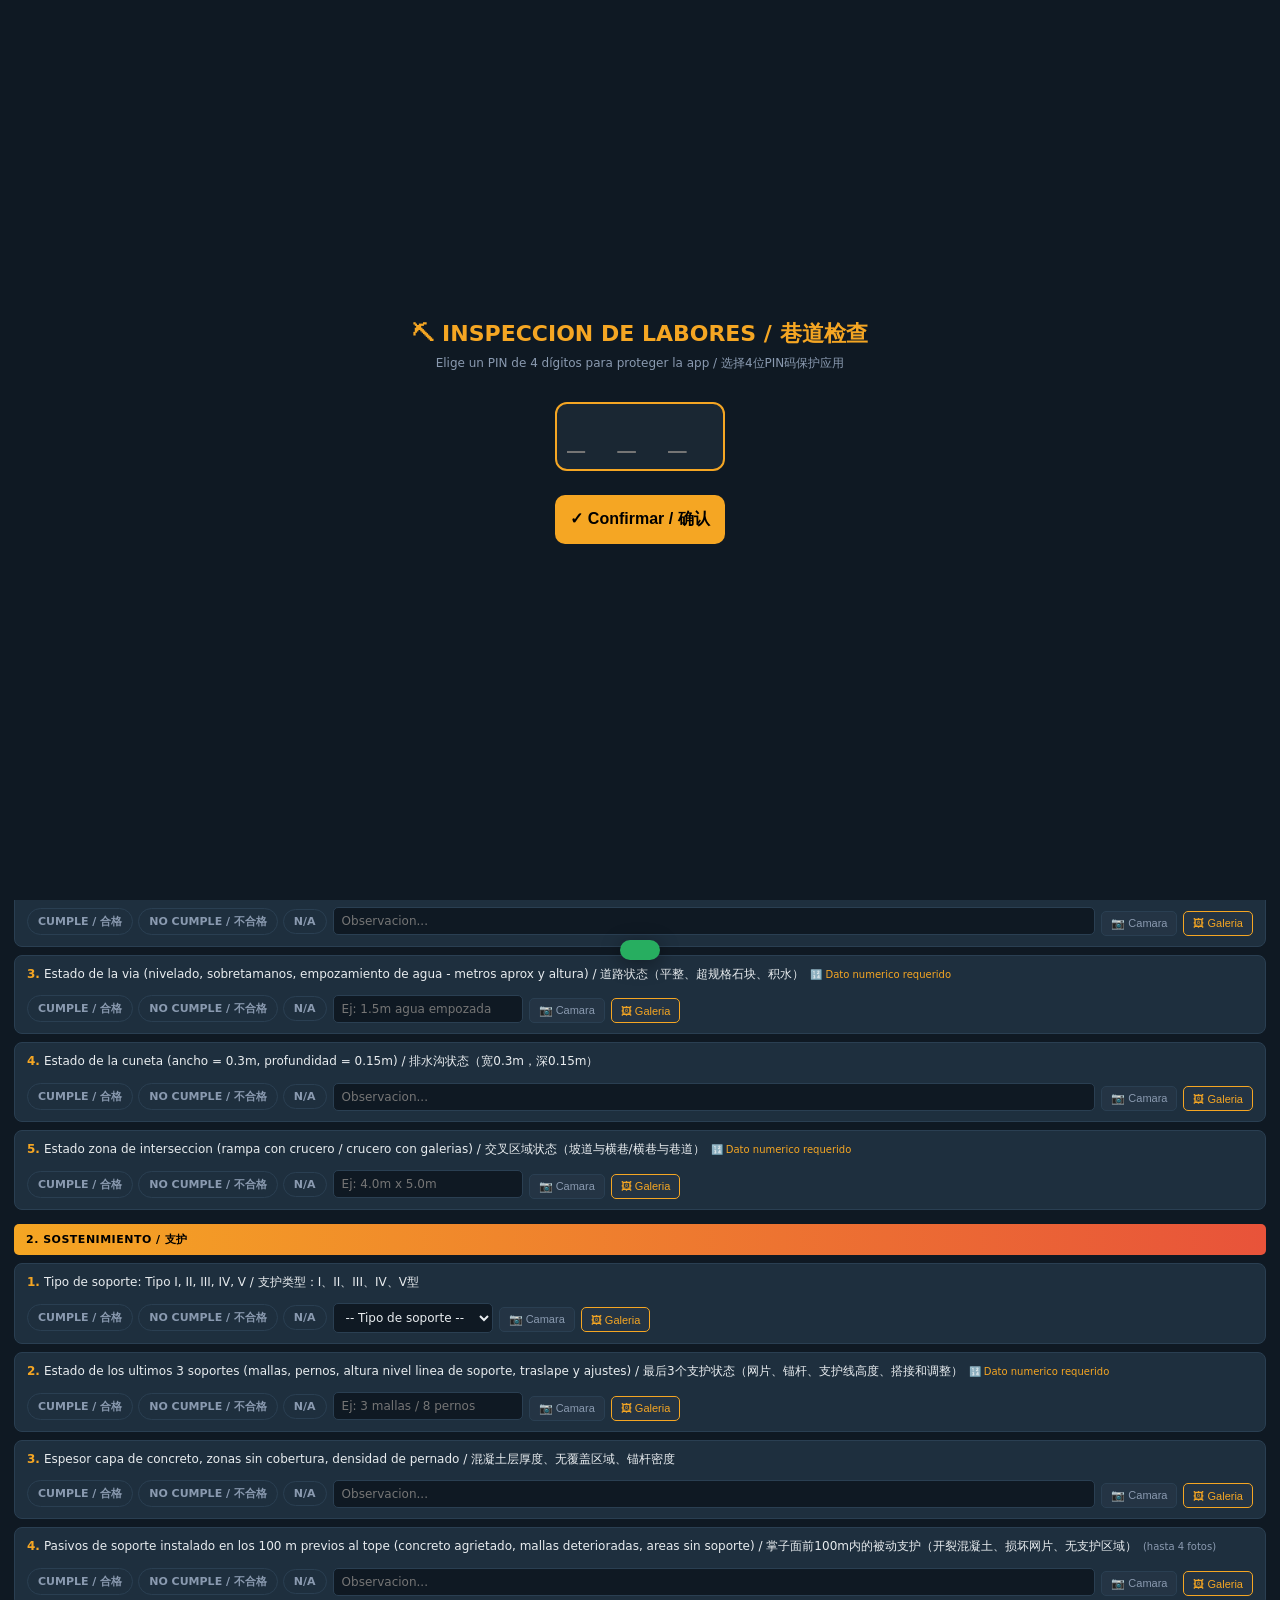
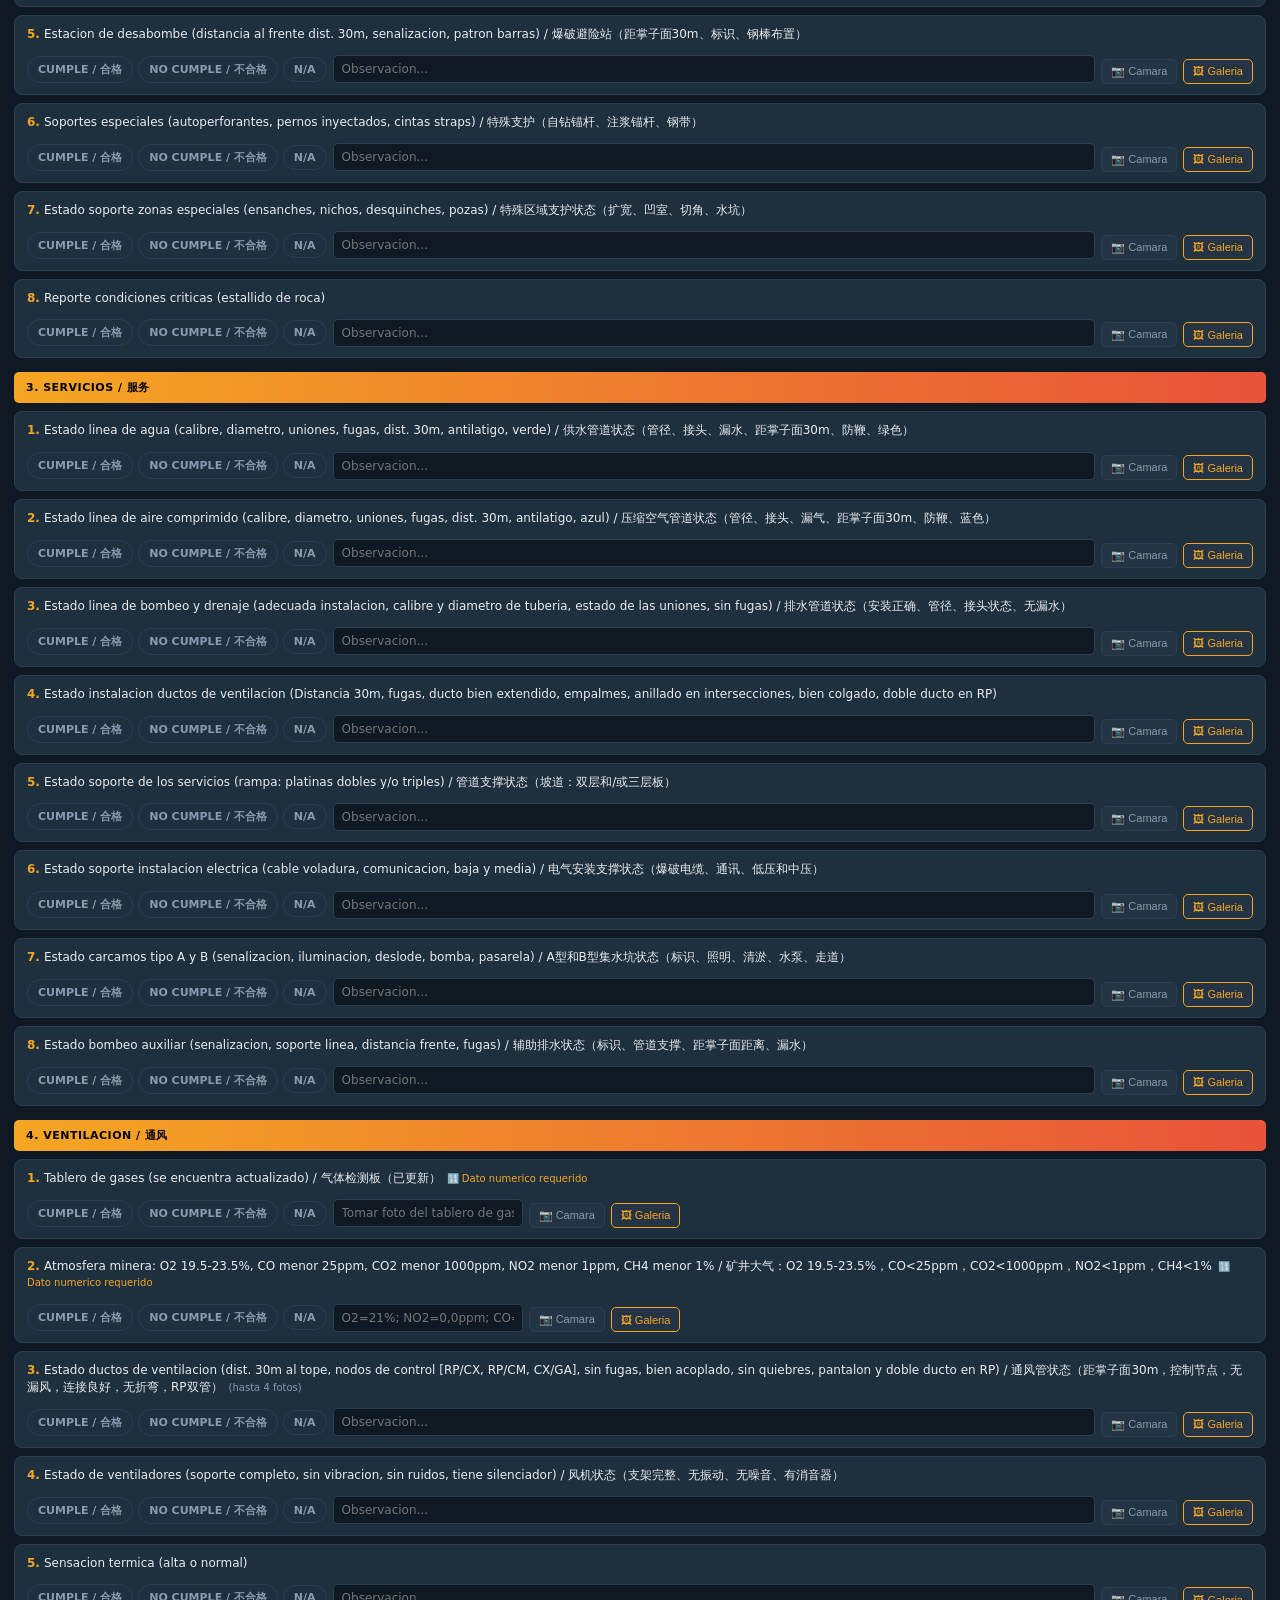
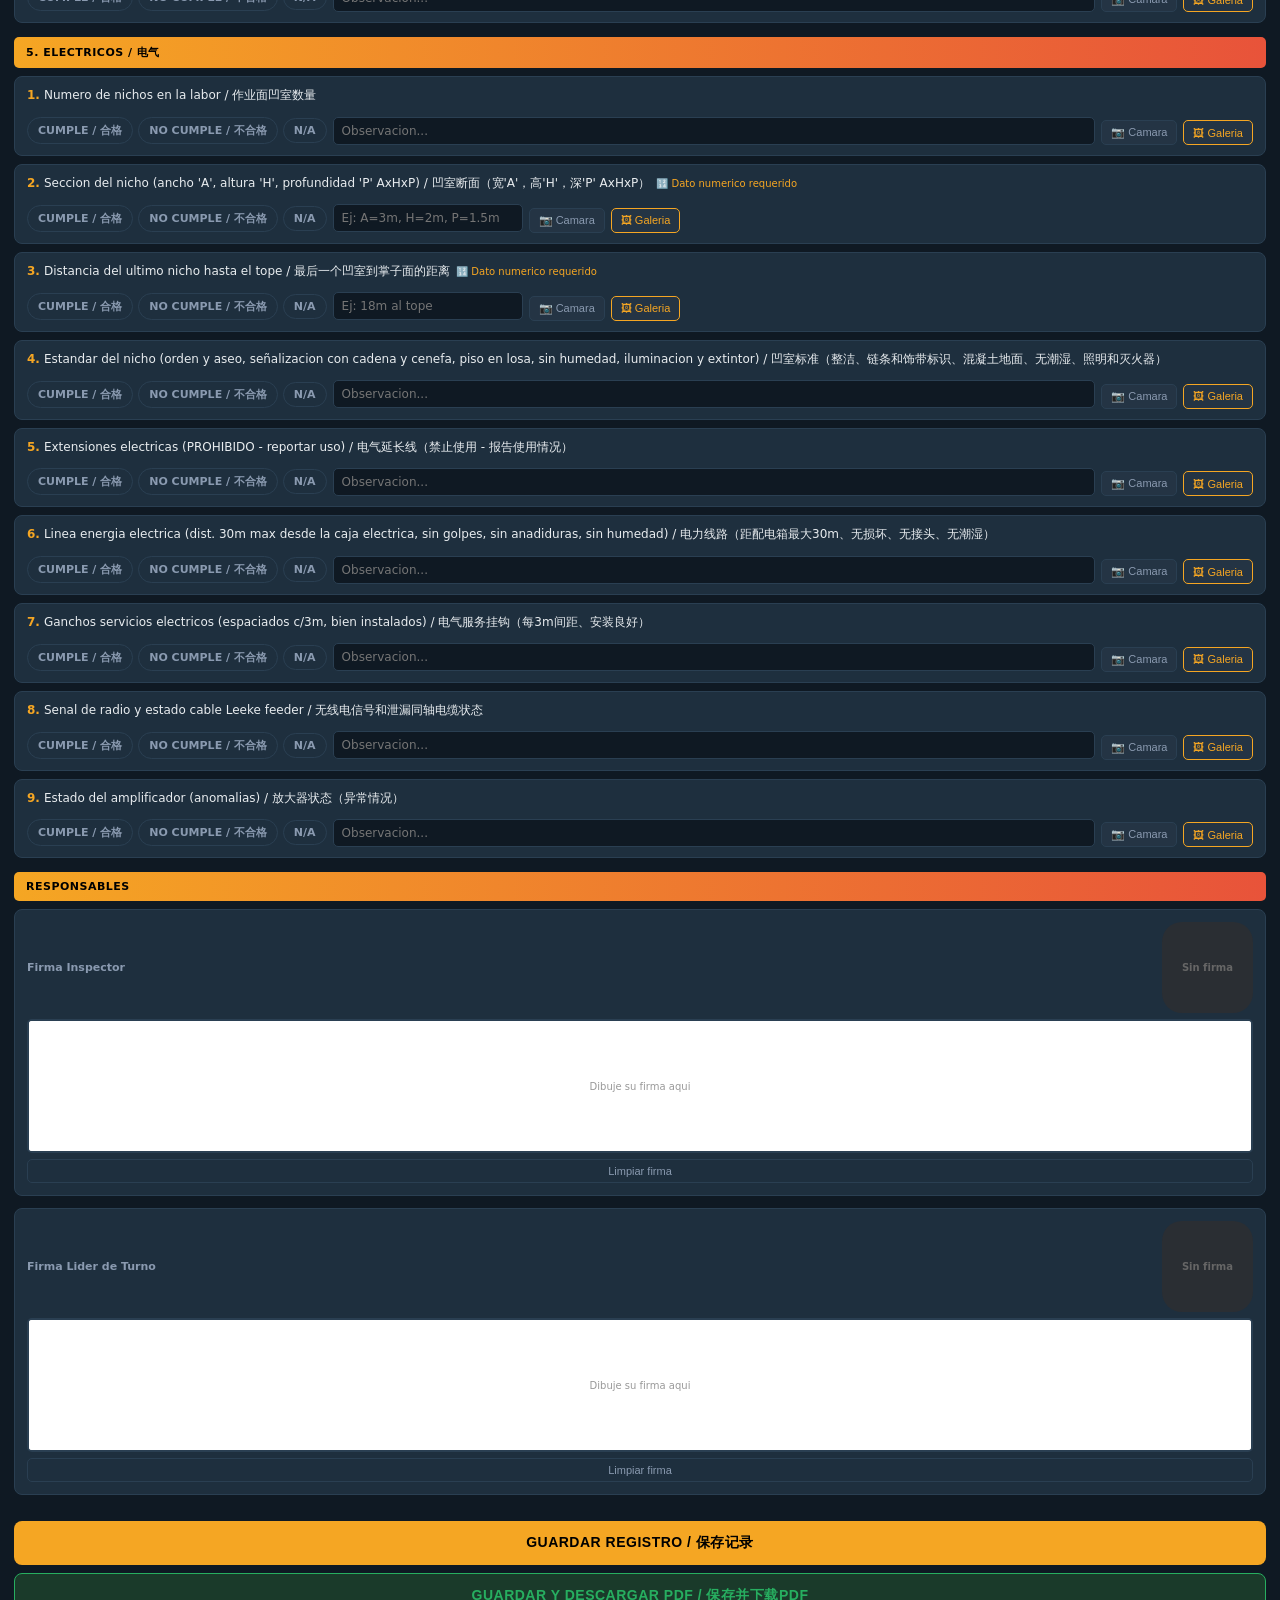
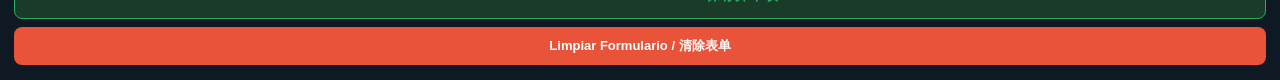
==== index.html @ 02105bdb "Rename Register_Inspeccion.html to index.html" ====
<!DOCTYPE html>
<html lang="es">
<head>
<meta charset="UTF-8">
<meta http-equiv="Content-Security-Policy" content="default-src 'self' 'unsafe-inline' 'unsafe-eval' data: blob:; connect-src 'self' https://script.google.com https://drive.google.com https://sheets.googleapis.com https://cdnjs.cloudflare.com; script-src 'self' 'unsafe-inline' 'unsafe-eval' https://cdnjs.cloudflare.com; img-src 'self' data: blob:;">
<meta name="viewport" content="width=device-width, initial-scale=1.0, maximum-scale=1.0, user-scalable=no">
<meta name="mobile-web-app-capable" content="yes">
<title>Inspeccion de Labores</title>
<!-- SheetJS cargado de forma diferida solo cuando hay internet - si no, exporta CSV -->
<style>
:root{--c-bg:#0f1923;--c-surface:#1a2733;--c-card:#1e2f3e;--c-border:#2a3f52;--c-accent:#f5a623;--c-accent2:#e8533a;--c-ok:#27ae60;--c-no:#e74c3c;--c-na:#7f8c8d;--c-text:#e8ecef;--c-muted:#8a9ab0;--c-section:#243444;--r:8px;--r-sm:5px;--font:'Segoe UI',system-ui,sans-serif}
*{box-sizing:border-box;margin:0;padding:0;-webkit-tap-highlight-color:transparent}
body{background:var(--c-bg);color:var(--c-text);font-family:var(--font);font-size:14px;min-height:100vh}
.app-header{background:linear-gradient(135deg,#1a2733 0%,#0f1923 100%);border-bottom:2px solid var(--c-accent);padding:12px 16px;position:sticky;top:0;z-index:100}
.app-header h1{font-size:13px;font-weight:700;color:var(--c-accent);letter-spacing:.5px;text-transform:uppercase}
.app-header p{font-size:11px;color:var(--c-muted);margin-top:2px}
.header-row{display:flex;align-items:center;justify-content:space-between}
.badge{background:var(--c-accent);color:#000;font-size:10px;font-weight:700;padding:2px 7px;border-radius:20px}
.tabs{display:flex;background:var(--c-surface);border-bottom:1px solid var(--c-border);overflow-x:auto;scrollbar-width:none}
.tabs::-webkit-scrollbar{display:none}
.tab{flex:0 0 auto;padding:10px 14px;font-size:12px;font-weight:600;color:var(--c-muted);cursor:pointer;border-bottom:2px solid transparent;white-space:nowrap}
.tab.active{color:var(--c-accent);border-bottom-color:var(--c-accent)}
.view{display:none;padding:14px}.view.active{display:block}
.form-header{background:var(--c-card);border-radius:var(--r);padding:14px;margin-bottom:14px;border:1px solid var(--c-border)}
.form-title{font-size:12px;font-weight:700;color:var(--c-accent);text-transform:uppercase;letter-spacing:.5px;margin-bottom:10px;display:flex;align-items:center;justify-content:space-between;flex-wrap:wrap;gap:6px}
.maestro-tag{font-size:9px;font-weight:600;background:var(--c-section);color:var(--c-muted);padding:2px 8px;border-radius:20px;border:1px solid var(--c-border)}
.maestro-tag.updated{color:var(--c-ok);border-color:var(--c-ok);background:#1a3a2a}
.field-grid{display:grid;grid-template-columns:1fr 1fr;gap:8px}
.field{display:flex;flex-direction:column;gap:4px}.field.full{grid-column:1/-1}
.field label{font-size:10px;font-weight:600;color:var(--c-muted);text-transform:uppercase;letter-spacing:.4px;display:flex;align-items:center;gap:5px}
.lbl-m{font-size:9px;color:var(--c-accent);font-weight:700;background:#2a1f05;padding:1px 5px;border-radius:10px}
.lbl-s{font-size:9px;color:#4fc3f7;font-weight:700;background:#051a2a;padding:1px 5px;border-radius:10px}
.select-wrap{position:relative}
.select-wrap::after{content:'\25BE';position:absolute;right:10px;top:50%;transform:translateY(-50%);color:var(--c-muted);pointer-events:none;font-size:12px}
.field select,.field input[type=date]{background:var(--c-bg);border:1px solid var(--c-border);border-radius:var(--r-sm);color:var(--c-text);font-size:13px;padding:8px 10px;font-family:var(--font);outline:none;width:100%;appearance:none;-webkit-appearance:none}
.field select:focus,.field input[type=date]:focus{border-color:var(--c-accent)}
.labor-wrap{position:relative}
.labor-search{width:100%;background:var(--c-bg);border:1.5px solid #4fc3f7;border-radius:var(--r-sm);color:var(--c-text);font-size:13px;padding:8px 10px;font-family:var(--font);outline:none}
.labor-search.has-val{border-color:var(--c-ok);color:var(--c-ok)}
.labor-search::placeholder{color:var(--c-muted)}
.labor-dd{display:none;position:absolute;z-index:300;width:100%;max-height:220px;overflow-y:auto;background:var(--c-card);border:1.5px solid #4fc3f7;border-top:none;border-radius:0 0 var(--r-sm) var(--r-sm);box-shadow:0 8px 24px rgba(0,0,0,.4)}
.labor-dd.open{display:block}
.labor-opt{padding:9px 12px;font-size:12px;cursor:pointer;color:var(--c-text);border-bottom:1px solid var(--c-border);font-family:monospace}
.labor-opt:hover,.labor-opt.sel{background:var(--c-section);color:#4fc3f7}
.labor-hint{font-size:10px;color:var(--c-muted);margin-top:4px}
.id-box{background:var(--c-bg);border:1.5px solid var(--c-accent);border-radius:var(--r-sm);padding:8px 12px;margin-bottom:10px;display:flex;align-items:center;justify-content:space-between}
.id-lbl{font-size:10px;font-weight:700;color:var(--c-muted);text-transform:uppercase;letter-spacing:.5px}
.id-val{font-size:16px;font-weight:800;color:var(--c-accent);font-family:monospace}
.sec-header{background:linear-gradient(90deg,var(--c-accent) 0%,var(--c-accent2) 100%);color:#000;font-size:11px;font-weight:800;padding:8px 12px;border-radius:var(--r-sm);margin:14px 0 8px;text-transform:uppercase;letter-spacing:.5px}
.item-card{background:var(--c-card);border:1px solid var(--c-border);border-radius:var(--r);margin-bottom:8px;overflow:hidden}
.item-card.has-value{border-color:#2a5040}
.item-desc{padding:10px 12px 6px;font-size:12px;line-height:1.4;color:var(--c-text)}
.item-desc .num{color:var(--c-accent);font-weight:700;margin-right:4px}
.item-controls{display:flex;gap:6px;padding:6px 12px 10px;align-items:center;flex-wrap:wrap}
.radio-group{display:flex;gap:5px}
.radio-btn{display:flex;align-items:center;cursor:pointer}
.radio-btn input[type=radio]{display:none}
.radio-lbl{padding:5px 10px;border-radius:20px;font-size:11px;font-weight:700;border:1.5px solid var(--c-border);color:var(--c-muted);cursor:pointer;white-space:nowrap}
.radio-btn.opt-ok input:checked+.radio-lbl{background:#1a4a30;color:var(--c-ok);border-color:var(--c-ok)}
.radio-btn.opt-no input:checked+.radio-lbl{background:#4a1a1a;color:var(--c-no);border-color:var(--c-no)}
.radio-btn.opt-na input:checked+.radio-lbl{background:#2a2e33;color:#aaa;border-color:#555}
.obs-field{flex:1;min-width:130px;background:var(--c-bg);border:1px solid var(--c-border);border-radius:var(--r-sm);color:var(--c-text);font-size:12px;padding:6px 8px;font-family:var(--font);outline:none}
.obs-field:focus{border-color:var(--c-accent)}
.photo-btn{background:var(--c-section);border:1px solid var(--c-border);border-radius:var(--r-sm);color:var(--c-muted);font-size:11px;padding:5px 9px;cursor:pointer;white-space:nowrap;display:flex;align-items:center;gap:4px}
.photo-btn-gallery{background:var(--c-section);border:1px solid var(--c-accent);color:var(--c-accent)}
.photo-btn-del{background:#2a1010;border:1px solid var(--c-no);color:var(--c-no)}
.photo-controls{display:flex;gap:6px;flex-wrap:wrap;margin-top:4px}
.photo-count{background:var(--c-accent);color:#000;font-size:10px;font-weight:700;padding:1px 5px;border-radius:10px}
.firma-section{margin-top:14px}
.firma-block{background:var(--c-card);border:1px solid var(--c-border);border-radius:var(--r);padding:12px;margin-bottom:12px}
.firma-block.signed{border-color:#2a6040}
.canvas-wrap{background:#fff;border-radius:var(--r-sm);overflow:hidden;border:2px solid var(--c-border);position:relative}
.canvas-wrap.active-sig{border-color:var(--c-accent)}
.sig-canvas{display:block;touch-action:none;cursor:crosshair}
.canvas-label{font-size:11px;color:var(--c-muted);margin-bottom:6px;font-weight:600;display:flex;align-items:center;justify-content:space-between}
.sig-status{font-size:10px;font-weight:700;padding:2px 8px;border-radius:20px}
.sig-status.empty{background:#2a2e33;color:#666}
.sig-status.done{background:#1a4a30;color:var(--c-ok)}
.sig-hint{font-size:10px;color:#999;text-align:center;position:absolute;top:50%;left:50%;transform:translate(-50%,-50%);pointer-events:none;transition:opacity .2s}
.sig-actions{display:flex;gap:8px;margin-top:6px}
.btn-clear-sig{background:none;border:1px solid var(--c-border);color:var(--c-muted);font-size:11px;padding:5px 12px;border-radius:var(--r-sm);cursor:pointer;flex:1}
.sig-preview{margin-top:8px;display:none}
.sig-preview .preview-label{font-size:10px;color:var(--c-muted);margin-bottom:4px}
.sig-preview img{width:100%;border-radius:var(--r-sm);border:1px solid var(--c-border);background:#fff}
.btn-primary{background:var(--c-accent);color:#000;font-weight:800;font-size:14px;padding:13px;border:none;border-radius:var(--r);cursor:pointer;width:100%;text-transform:uppercase;letter-spacing:.5px;margin-top:14px}
.btn-primary:active{opacity:.8}
.btn-save-pdf{background:#1a3a2a;color:var(--c-ok);font-weight:800;font-size:14px;padding:13px;border:1.5px solid var(--c-ok);border-radius:var(--r);cursor:pointer;width:100%;text-transform:uppercase;letter-spacing:.5px;margin-top:8px;display:flex;align-items:center;justify-content:center;gap:8px}
.btn-save-pdf:active{opacity:.8}
.btn-danger{background:var(--c-accent2);color:#fff;font-weight:700;font-size:13px;padding:10px;border:none;border-radius:var(--r);cursor:pointer;width:100%;margin-top:8px}
.record-card{background:var(--c-card);border:1px solid var(--c-border);border-radius:var(--r);padding:12px;margin-bottom:10px}
.record-head{display:flex;justify-content:space-between;align-items:flex-start;margin-bottom:8px}
.record-id{font-size:11px;font-weight:700;color:var(--c-accent)}
.record-date{font-size:11px;color:var(--c-muted)}
.record-meta{display:flex;flex-wrap:wrap;gap:5px;margin-bottom:8px}
.meta-chip{background:var(--c-section);font-size:11px;padding:3px 8px;border-radius:20px;color:var(--c-muted)}
.meta-chip span{color:var(--c-text);font-weight:600}
.record-stats{display:flex;gap:8px;margin-bottom:10px}
.stat{text-align:center;background:var(--c-bg);border-radius:var(--r-sm);padding:6px 10px;flex:1}
.stat-num{font-size:18px;font-weight:800}.stat-lbl{font-size:10px;color:var(--c-muted)}
.stat.ok .stat-num{color:var(--c-ok)}.stat.no .stat-num{color:var(--c-no)}.stat.na .stat-num{color:var(--c-na)}
.record-actions{display:flex;gap:6px;flex-wrap:wrap}
.btn-act{font-size:11px;font-weight:700;padding:8px 10px;border-radius:var(--r-sm);cursor:pointer;border:none}
.btn-view{background:var(--c-section);color:var(--c-text);border:1px solid var(--c-border);flex:1;min-width:50px}
.btn-add-sig{background:#1a3a2a;color:var(--c-ok);border:1px solid var(--c-ok)}
.record-card-pending-sig{border-color:var(--c-accent);border-width:1.5px}
.btn-xls{background:#1a2a3a;color:#4fc3f7;border:1px solid #2a5070}
.btn-del{background:#3a1a1a;color:var(--c-no);border:1px solid #5a2020}
.detail-overlay{display:none;position:fixed;inset:0;background:var(--c-bg);z-index:200;overflow-y:auto}
.detail-overlay.open{display:block}
.detail-header{background:var(--c-surface);padding:14px 16px;display:flex;align-items:center;gap:12px;position:sticky;top:0;z-index:10;border-bottom:1px solid var(--c-border)}
.btn-back{background:none;border:none;color:var(--c-accent);font-size:20px;cursor:pointer;padding:0 4px}
.detail-title{font-size:13px;font-weight:700;color:var(--c-text);flex:1}
.detail-body{padding:14px}
.detail-item{display:flex;justify-content:space-between;align-items:flex-start;padding:8px 0;border-bottom:1px solid var(--c-border);gap:8px}
.detail-item-desc{font-size:12px;color:var(--c-text);flex:1;line-height:1.4}
.detail-item-status{font-size:11px;font-weight:700;padding:3px 8px;border-radius:20px;white-space:nowrap}
.status-ok{background:#1a4a30;color:var(--c-ok)}.status-no{background:#4a1a1a;color:var(--c-no)}.status-na{background:#2a2e33;color:#aaa}
.detail-obs{font-size:11px;color:var(--c-muted);margin-top:3px;font-style:italic}
.photo-thumb{display:flex;flex-wrap:wrap;gap:4px;margin-top:5px}
.photo-thumb img{width:54px;height:54px;object-fit:cover;border-radius:4px;border:1px solid var(--c-border)}
.export-row{display:flex;gap:8px;margin-bottom:12px;flex-wrap:wrap}
.exp-pdf{flex:1;background:#1a3a2a;color:var(--c-ok);border:1.5px solid var(--c-ok);font-size:13px;font-weight:700;padding:10px;border-radius:var(--r);cursor:pointer}
.exp-xls{flex:1;background:#1a2a3a;color:#4fc3f7;border:1.5px solid #4fc3f7;font-size:13px;font-weight:700;padding:10px;border-radius:var(--r);cursor:pointer}
.config-card{background:var(--c-card);border:1px solid var(--c-border);border-radius:var(--r);padding:14px;margin-bottom:14px}
.config-title{font-size:12px;font-weight:700;color:var(--c-accent);text-transform:uppercase;margin-bottom:8px}
.drop-zone{border:2px dashed var(--c-border);border-radius:var(--r);padding:24px;text-align:center;margin:10px 0;cursor:pointer}
.drop-icon{font-size:32px;margin-bottom:8px}
.drop-text{font-size:12px;color:var(--c-muted)}
.btn-import{background:var(--c-accent);color:#000;font-size:12px;font-weight:700;padding:8px 16px;border:none;border-radius:var(--r-sm);cursor:pointer;margin-top:8px}
.import-status{font-size:11px;text-align:center;margin-top:8px;min-height:16px}
.labor-list-item{display:flex;align-items:center;gap:8px;padding:5px 8px;border-radius:4px;margin-bottom:3px}
.labor-list-item:nth-child(odd){background:var(--c-section)}
.labor-num{font-size:10px;color:var(--c-muted);min-width:24px}
.labor-code{font-size:12px;color:#4fc3f7;font-family:monospace}
.empty{text-align:center;padding:40px 20px;color:var(--c-muted)}
.empty-icon{font-size:40px;margin-bottom:12px}
.toast{position:fixed;bottom:20px;left:50%;transform:translateX(-50%) translateY(80px);background:#27ae60;color:#fff;padding:10px 20px;border-radius:20px;font-size:13px;font-weight:600;z-index:999;transition:transform .3s;white-space:nowrap;box-shadow:0 4px 20px rgba(0,0,0,.4)}
.toast.show{transform:translateX(-50%) translateY(0)}.toast.error{background:var(--c-accent2)}
.counter-bar{display:flex;gap:8px;padding:10px 14px;background:var(--c-surface);border-bottom:1px solid var(--c-border)}
.counter{flex:1;text-align:center}.counter-n{font-size:16px;font-weight:800}.counter-l{font-size:10px;color:var(--c-muted)}
.c-ok{color:var(--c-ok)}.c-no{color:var(--c-no)}.c-na{color:var(--c-na)}.c-pending{color:var(--c-accent)}
.loading-overlay{display:none;position:fixed;inset:0;background:rgba(15,25,35,.88);z-index:500;align-items:center;justify-content:center;flex-direction:column;gap:14px}
.loading-overlay.show{display:flex}
.spinner{width:40px;height:40px;border:4px solid var(--c-border);border-top-color:var(--c-accent);border-radius:50%;animation:spin .8s linear infinite}
@keyframes spin{to{transform:rotate(360deg)}}
.loading-txt{color:var(--c-text);font-size:13px;font-weight:600}
.setup-overlay{display:none;position:fixed;inset:0;background:rgba(15,25,35,.95);z-index:600;align-items:center;justify-content:center;padding:20px}
.setup-overlay.show{display:flex}
.setup-card{background:var(--c-card);border:1px solid var(--c-accent);border-radius:var(--r);padding:24px 20px;max-width:380px;text-align:center}
.setup-icon{font-size:40px;margin-bottom:12px}
.setup-card h2{font-size:15px;color:var(--c-accent);margin-bottom:10px}
.setup-card p{font-size:12px;color:var(--c-muted);line-height:1.6;margin-bottom:14px;text-align:left}
.setup-card code{background:var(--c-bg);padding:2px 6px;border-radius:4px;color:#4fc3f7;font-family:monospace}
.btn-setup{background:var(--c-accent);color:#000;font-weight:700;font-size:13px;padding:10px 20px;border:none;border-radius:var(--r-sm);cursor:pointer;width:100%}

.pin-overlay{position:fixed;top:0;left:0;width:100%;height:100%;background:#0F1923;z-index:99999;display:flex;flex-direction:column;align-items:center;justify-content:center;padding:20px;box-sizing:border-box}
.pin-logo{color:var(--c-accent);font-size:22px;font-weight:700;margin-bottom:6px}
.pin-sub{color:var(--c-muted);font-size:12px;margin-bottom:30px;text-align:center}
.pin-dots{display:flex;gap:16px;margin-bottom:30px}
.pin-dot{width:18px;height:18px;border-radius:50%;border:2px solid var(--c-border);background:transparent;transition:background .2s}
.pin-dot.filled{background:var(--c-accent);border-color:var(--c-accent)}
.pin-keypad{display:grid;grid-template-columns:repeat(3,1fr);gap:12px;width:240px}
.pin-key{background:var(--c-section);border:1px solid var(--c-border);border-radius:12px;color:var(--c-text);font-size:22px;font-weight:600;padding:16px;text-align:center;cursor:pointer;user-select:none;transition:background .1s}
.pin-key:active{background:var(--c-accent);color:#000}
.pin-key.del{font-size:16px;color:var(--c-muted)}
.pin-error{color:var(--c-no);font-size:12px;height:18px;margin-top:8px;text-align:center}
.pin-hint{color:var(--c-muted);font-size:11px;margin-top:16px;text-align:center}
</style>

<link rel="manifest" href="/inspeccion-labores/manifest.json">
<meta name="theme-color" content="#F5A623">
<meta name="apple-mobile-web-app-capable" content="yes">
<meta name="apple-mobile-web-app-status-bar-style" content="black-translucent">
<meta name="apple-mobile-web-app-title" content="Inspeccion">
<meta name="mobile-web-app-capable" content="yes">
<link rel="apple-touch-icon" href="data:image/svg+xml,%3Csvg xmlns='http://www.w3.org/2000/svg' viewBox='0 0 100 100'%3E%3Crect width='100' height='100' fill='%230F1923'/%3E%3Ctext y='.9em' font-size='80' x='10'%3E%E2%9B%8F%3C/text%3E%3C/svg%3E">
<script>
if("serviceWorker" in navigator){
  // Actualizar hora atmósfera cuando se hace foco en ese campo
document.addEventListener("focusin", function(e){
  if(e.target && e.target.id === "obs-sec4_1"){
    actualizarPlaceholderAtmosfera();
  }
});

window.addEventListener("load", function(){
    navigator.serviceWorker.register("/inspeccion-labores/sw.js", {scope: "/inspeccion-labores/"})
      .then(function(reg){
        console.log("SW registrado OK:", reg.scope);
        // Verificar actualizaciones
        reg.addEventListener("updatefound", function(){
          var newSW = reg.installing;
          newSW.addEventListener("statechange", function(){
            if(newSW.state === "installed" && navigator.serviceWorker.controller){
              newSW.postMessage({action: "skipWaiting"});
            }
          });
        });
      })
      .catch(function(err){ console.log("SW error:", err); });

    // Al recuperar conexion tras offline: recargar suavemente
    navigator.serviceWorker.addEventListener("controllerchange", function(){
      if(!window._swReloading){
        window._swReloading = true;
        window.location.reload();
      }
    });
  });
}
</script>
</head>
<body>
<div class="setup-overlay" id="setupOverlay">
  <div class="setup-card">
    <div class="setup-icon">&#128193;</div>
    <h2>Carpeta de Trabajo Offline</h2>
    <p>
      Esta aplicacion guarda todos los registros, fotos y firmas directamente en el almacenamiento de tu dispositivo.<br><br>
      Para mantener todo organizado, te recomendamos:<br><br>
      1. Crea una carpeta llamada <code>InspeccionLabores</code> en tu dispositivo (Descargas o Documentos)<br>
      2. Guarda este archivo HTML dentro de esa carpeta<br>
      3. Todos los PDF y Excel que generes, guardalos tambien ahi<br><br>
      Una vez configurado, la app funciona <b style="color:#4fc3f7">100% sin conexion a internet</b>.
    </p>
    <button class="btn-setup" onclick="closeSetup()">Entendido, continuar</button>
  </div>
</div>

<div class="app-header">
  <div id="storageAviso" style="display:none"></div>
  <div class="header-row">
    <div>
      <h1>Inspeccion de Labores</h1>
      <p>Inspector de Proyectos</p>
    </div>
    <span class="badge" id="recordCount">0 reg.</span>
  </div>
</div>

<div class="tabs">
  <div class="tab active" onclick="switchTab('form')">Nuevo / 新建</div>
  <div class="tab" onclick="switchTab('records')">Guardados / 已保存</div>
  <div class="tab" onclick="switchTab('config')">Maestro / 主表</div>
</div>

<div class="counter-bar" id="counterBar">
  <div class="counter"><div class="counter-n c-ok" id="cnt-ok">0</div><div class="counter-l">CUMPLE / 合格</div></div>
  <div class="counter"><div class="counter-n c-no" id="cnt-no">0</div><div class="counter-l">NO CUMPLE / 不合格</div></div>
  <div class="counter"><div class="counter-n c-na" id="cnt-na">0</div><div class="counter-l">N/A / 不适用</div></div>
  <div class="counter"><div class="counter-n c-pending" id="cnt-pending">0</div><div class="counter-l">PENDIENTE / 待处理</div></div>
</div>
<div style="padding:0 12px 2px;display:flex;justify-content:flex-end">
  <span id="storageIndicator" style="font-size:10px;color:var(--c-muted)"></span>
</div>
<div style="padding:0 12px 4px">
  <div class="progress-bar-wrap">
    <div class="progress-bar-fill" id="progressFill" style="width:0%"></div>
  </div>
  <div class="progress-pct" id="progressPct">0% completado (0/35 ítems)</div>
</div>

<div class="view active" id="view-form">
  <div class="form-header">
    <div class="form-title">
      Datos Generales / 基本信息
      <span class="maestro-tag" id="maestroTag">Maestro original</span>
    </div>

    <div class="id-box">
      <span class="id-lbl">ID Registro</span>
      <span class="id-val" id="displayID">---</span>
    </div>

    <div class="field-grid">
      <div class="field">
        <label>Fecha / 日期</label>
        <input type="date" id="f-fecha" onchange="generateID()">
      </div>
      <div class="field">
        <label>Turno / 班次</label>
        <div class="select-wrap">
          <select id="f-turno" onchange="onTurnoChange(this.value)">
        <option value="">-- Turno --</option>
        <option value="Dia">Día</option>
        <option value="Noche">Noche</option>
          </select>
        </div>
      </div>
      <div class="field full">
        <label>Inspector / 检查员 <span class="lbl-m">MAESTRO</span></label>
        <div class="select-wrap">
          <select id="f-inspector">
        <option value="">-- Inspector --</option>
        <option value="Cindy Paola Muñoz Cifuentes">Cindy Paola Muñoz Cifuentes</option>
        <option value="Lizeth Johana Hernandez Oliveros">Lizeth Johana Hernandez Oliveros</option>
        <option value="Andrea Rosas">Andrea Rosas</option>
        <option value="Camilo Arias">Camilo Arias</option>
        <option value="Abel Silva">Abel Silva</option>
        <option value="Jenesis Llanos">Jenesis Llanos</option>
        <option value="Leonardo Montes">Leonardo Montes</option>
          </select>
        </div>
      </div>
      <div class="field full">
        <label>Contratista / 承包商 <span class="lbl-m">MAESTRO</span></label>
        <div class="select-wrap">
          <select id="f-contratista" onchange="onContratistaChange(this.value)">
        <option value="">-- Contratista --</option>
        <option value="HONGDA LIAN SHAO">HONGDA LIAN SHAO</option>
        <option value="JIN SHAN ANDES">JIN SHAN ANDES</option>
        <option value="OPERACION MINA">OPERACION MINA</option>
          </select>
        </div>
      </div>
      <div class="field">
        <label>Semana / 周 <span class="lbl-r">*</span></label>
        <div class="select-wrap">
          <select id="f-semana">
        <option value="">-- Semana --</option>
        <option value="1">Semana 1 (26 Sep - 02 Oct)</option>
        <option value="2">Semana 2 (03 Oct - 09 Oct)</option>
        <option value="3">Semana 3 (10 Oct - 16 Oct)</option>
        <option value="4">Semana 4 (17 Oct - 23 Oct)</option>
        <option value="5">Semana 5 (24 Oct - 25 Oct)</option>
          </select>
        </div>
      </div>
      <div class="field">
        <label>Guardia / 警卫 <span class="lbl-m">MAESTRO</span></label>
        <div class="select-wrap">
          <select id="f-guardia">
        <option value="">-- Guardia --</option>
        <option value="A">A</option>
        <option value="B">B</option>
        <option value="C">C</option>
          </select>
        </div>
      </div>
      <div class="field">
        <label>Lider Turno / 班长 <span class="lbl-m">MAESTRO</span></label>
        <div class="select-wrap">
          <select id="f-lider">
        <option value="">-- Lider de Turno --</option>
          </select>
        </div>
      </div>
      <div class="field full">
        <label>Actividad / 活动 <span class="lbl-m">MAESTRO</span></label>
        <div class="select-wrap">
          <select id="f-actividad">
        <option value="">-- Actividad --</option>
        <option value="Balastreo">Balastreo</option>
        <option value="Bombeo auxiliar">Bombeo auxiliar</option>
        <option value="Calafateo">Calafateo</option>
        <option value="Cargue de explosivo">Cargue de explosivo</option>
        <option value="Cartografía">Cartografía</option>
        <option value="Control de pasivos">Control de pasivos</option>
        <option value="Desabombe">Desabombe</option>
        <option value="Deslode">Deslode</option>
        <option value="Desquinche">Desquinche</option>
        <option value="Emboquille">Emboquille</option>
        <option value="Ensanche">Ensanche</option>
        <option value="Instalación autoperforantes">Instalación autoperforantes</option>
        <option value="Instalación cableado eléctrico">Instalación cableado eléctrico</option>
        <option value="Instalación cinta strap">Instalación cinta strap</option>
        <option value="Instalación de anclas de servicios">Instalación de anclas de servicios</option>
        <option value="Instalación tuberia">Instalación tuberia</option>
        <option value="Instalación ventilador">Instalación ventilador</option>
        <option value="Inyección de pernos">Inyección de pernos</option>
        <option value="Lanzado frente de avance">Lanzado frente de avance</option>
        <option value="Lanzado intersección">Lanzado intersección</option>
        <option value="Lanzado pasivos">Lanzado pasivos</option>
        <option value="Levantamiento topográfico">Levantamiento topográfico</option>
        <option value="Limpieza de estéril">Limpieza de estéril</option>
        <option value="Limpieza de mineral">Limpieza de mineral</option>
        <option value="Limpieza de pata">Limpieza de pata</option>
        <option value="Muestreo geológico">Muestreo geológico</option>
        <option value="Perforación Camara">Perforación Camara</option>
        <option value="Perforación Crucero">Perforación Crucero</option>
        <option value="Perforación Despate">Perforación Despate</option>
        <option value="Perforación Food Wall">Perforación Food Wall</option>
        <option value="Perforación Galería">Perforación Galería</option>
        <option value="Perforación Jackleg">Perforación Jackleg</option>
        <option value="Perforación Rampa">Perforación Rampa</option>
        <option value="Perforación Realce">Perforación Realce</option>
        <option value="Perforación nicho">Perforación nicho</option>
        <option value="Predril">Predril</option>
        <option value="Reperforación">Reperforación</option>
        <option value="Sin actividad">Sin actividad</option>
        <option value="Soporte">Soporte</option>
        <option value="Soporte Tipo II">Soporte Tipo II</option>
        <option value="Soporte Tipo IV">Soporte Tipo IV</option>
        <option value="Soporte Tipo V">Soporte Tipo V</option>
        <option value="Soporte tipo I">Soporte tipo I</option>
        <option value="SoporteTipo III">SoporteTipo III</option>
        <option value="Vaceado de losa">Vaceado de losa</option>
        <option value="Ventilación">Ventilación</option>
        <optgroup label="— Labor no realizada —">
        <option value="Parado por geología">Parado por geología</option>
        <option value="Sin acceso por carga acumulada">Sin acceso por carga acumulada</option>
        <option value="La labor está inundada">La labor está inundada</option>
        <option value="La labor no cuenta con ventilación">La labor no cuenta con ventilación</option>
        <option value="La labor no se ha emboquillado">La labor no se ha emboquillado</option>
        <option value="Frente parado por decisiones técnicas">Frente parado por decisiones técnicas</option>
        <option value="La labor pasa a fase de explotación">La labor pasa a fase de explotación</option>
        </optgroup>
          </select>
        </div>
      </div>
      <div class="field full">
        <label>Labor / 工作面 <span class="lbl-s">SEMANAL</span></label>
        <div class="labor-wrap">
          <input class="labor-search" id="laborSearch" type="text"
            placeholder="Selecciona primero la Contratista..."
            autocomplete="off" oninput="filterLabor()"
            onfocus="openLaborDD()" onblur="closeLaborDD()"
            disabled>
          <div class="labor-dd" id="laborDD"></div>
        </div>
        <div class="labor-hint" id="laborHint">Sin seleccion - toca para buscar</div>
        <input type="hidden" id="f-labor">
      </div>
      <div class="field full" id="finality-field" style="display:none">
        <label>Finalidad / 目的 <span class="lbl-m">MAESTRO</span></label>
        <input type="text" id="f-finality" readonly
          style="background:var(--c-section);color:var(--c-accent);font-weight:600;border:1px solid var(--c-border);border-radius:var(--r);padding:9px 12px;width:100%;box-sizing:border-box;cursor:default"
          placeholder="—">
      </div>
    </div>
  </div>

  <div id="checklistContainer"></div>

  <div class="firma-section">
    <div class="sec-header">Responsables</div>

    <div class="firma-block" id="blk-sigInspector">
      <div class="canvas-label">
        <span>Firma Inspector</span>
        <span class="sig-status empty" id="st-sigInspector">Sin firma</span>
      </div>
      <div class="canvas-wrap" id="wrap-sigInspector">
        <canvas id="sigInspector"></canvas>
        <div class="sig-hint" id="hint-sigInspector">Dibuje su firma aqui</div>
      </div>
      <div class="sig-actions">
        <button class="btn-clear-sig" onclick="clearSig('sigInspector')">Limpiar firma</button>
      </div>
      <div class="sig-preview" id="prev-sigInspector">
        <div class="preview-label">Vista previa capturada:</div>
        <img id="prevImg-sigInspector" src="" alt="Firma inspector">
      </div>
    </div>

    <div class="firma-block" id="blk-sigLider">
      <div class="canvas-label">
        <span>Firma Lider de Turno</span>
        <span class="sig-status empty" id="st-sigLider">Sin firma</span>
      </div>
      <div class="canvas-wrap" id="wrap-sigLider">
        <canvas id="sigLider"></canvas>
        <div class="sig-hint" id="hint-sigLider">Dibuje su firma aqui</div>
      </div>
      <div class="sig-actions">
        <button class="btn-clear-sig" onclick="clearSig('sigLider')">Limpiar firma</button>
      </div>
      <div class="sig-preview" id="prev-sigLider">
        <div class="preview-label">Vista previa capturada:</div>
        <img id="prevImg-sigLider" src="" alt="Firma lider">
      </div>
    </div>
  </div>

  <button class="btn-primary" onclick="saveRecord()">GUARDAR REGISTRO / 保存记录</button>
  <button class="btn-save-pdf" onclick="saveAndDownloadPDF()">GUARDAR Y DESCARGAR PDF / 保存并下载PDF</button>
  <button class="btn-danger" onclick="resetForm()">Limpiar Formulario / 清除表单</button>
</div>

<div class="view" id="view-records">
  <div id="export-warning" style="display:none;background:#2a1010;border:1px solid var(--c-no);border-radius:var(--r);padding:10px 12px;margin-bottom:10px;font-size:12px;color:var(--c-no)">
    ⚠ <strong>Registros pendientes de exportar / 待导出记录</strong> — expórtalos antes de cerrar la app o desinstalarla para no perder la información.
  </div>
  <button class="btn-xls btn-act" style="width:100%;margin-bottom:12px;padding:11px;font-size:13px;border-radius:var(--r)"
    onclick="exportAllXLS()">Exportar TODOS a Excel / 导出全部到Excel</button>
  <div id="recordsList"></div>
</div>

<div class="view" id="view-config">
  <div class="config-card">
    <div class="config-title">Actualizar Maestro Semanal</div>
    <p style="font-size:12px;color:var(--c-muted);line-height:1.6;margin-bottom:4px">
      Cada semana el administrador sube el nuevo Excel maestro.<br>
      Solo se actualiza la lista de <span style="color:#4fc3f7;font-weight:700">Labor</span> desde el Maestro.<br>
      Los demas campos se mantienen del maestro original.
    </p>
    <div class="drop-zone" onclick="document.getElementById('maestroInput').click()">
      <div class="drop-icon">&#128194;</div>
      <div class="drop-text">Toca para seleccionar el archivo .xlsx actualizado</div>
      <button class="btn-import">Seleccionar archivo</button>
    </div>
    <input type="file" id="maestroInput" accept=".xlsx,.xls" style="display:none" onchange="importMaestro(this)">
    <button onclick="importarMaestroDispositivo()" style="width:100%;margin-top:10px;padding:12px;font-size:13px;background:var(--c-ok);color:#fff;border:none;border-radius:var(--r);cursor:pointer;font-weight:700">📂 Importar Maestro desde dispositivo</button>
    <button onclick="mostrarPantallaPIN('set')" style="width:100%;margin-top:8px;padding:10px;font-size:12px;background:#1a2733;color:var(--c-muted);border:1px solid var(--c-border);border-radius:var(--r);cursor:pointer">🔒 Cambiar PIN de seguridad</button>
    <div class="import-status" id="importStatus"></div>
  </div>

  <div class="config-card">
    <div class="config-title">Carpeta de Trabajo</div>
    <p style="font-size:12px;color:var(--c-muted);line-height:1.6">
      Guarda este archivo y todos los PDF/Excel generados en una carpeta llamada
      <code style="background:var(--c-bg);padding:2px 6px;border-radius:4px;color:#4fc3f7">InspeccionLabores</code>
      en tu dispositivo para mantener todo organizado y disponible sin conexion.
    </p>
  </div>

  <div class="config-card">
    <div class="config-title" style="display:flex;align-items:center;justify-content:space-between">
      <span>Labores vigentes</span>
      <span id="laborCount" style="font-size:11px;color:var(--c-muted);font-weight:400"></span>
    </div>
    <div id="laborListPreview" style="max-height:350px;overflow-y:auto;margin-top:8px"></div>
  </div>
</div>

<div class="detail-overlay" id="detailOverlay">
  <div class="detail-header">
    <button class="btn-back" onclick="closeDetail()">&#8592;</button>
    <div class="detail-title" id="detailTitle">Detalle del Registro</div>
  </div>
  <div class="detail-body" id="detailBody"></div>
</div>

<div class="loading-overlay" id="loadingOverlay">
  <div class="spinner"></div>
  <div class="loading-txt" id="loadingTxt">Generando...</div>
</div>
<div class="toast" id="toast"></div>
<script>
var MAESTRO = {
  actividades: ["Balastreo", "Bombeo auxiliar", "Calafateo", "Cargue de explosivo", "Cartografía", "Control de pasivos", "Desabombe", "Deslode", "Desquinche", "Emboquille", "Ensanche", "Instalación autoperforantes", "Instalación cableado eléctrico", "Instalación cinta strap", "Instalación de anclas de servicios", "Instalación tuberia", "Instalación ventilador", "Inyección de pernos", "Lanzado frente de avance", "Lanzado intersección", "Lanzado pasivos", "Levantamiento topográfico", "Limpieza de estéril", "Limpieza de mineral", "Limpieza de pata", "Muestreo geológico", "Perforación Camara", "Perforación Crucero", "Perforación Despate", "Perforación Food Wall", "Perforación Galería", "Perforación Jackleg", "Perforación Rampa", "Perforación Realce", "Perforación nicho", "Predril", "Reperforación", "Sin actividad", "Soporte", "Soporte Tipo II", "Soporte Tipo IV", "Soporte Tipo V", "Soporte tipo I", "SoporteTipo III", "Vaceado de losa", "Ventilación"],
  inspectores: ["Cindy Paola Muñoz Cifuentes", "Lizeth Johana Hernandez Oliveros", "Andrea Rosas", "Camilo Arias", "Abel Silva", "Jenesis Llanos", "Leonardo Montes"],
  contratistas: ["HONGDA LIAN SHAO", "JIN SHAN ANDES"],
  guardias: ["A", "B"],
  laboresBase: [],
  metrosCM: {},
  laboresMaestroCompleto: {},
  laboresFinality: {},
  laboresSeccion: {},
  laboresPorContratista: {
    "JIN SHAN ANDES": [],
    "HONGDA LIAN SHAO": [],
    "OPERACION MINA": []
  }
};

var SECTIONS = [
  {id:"sec1",num:"1",title:"SECCION / 断面",items:[
    "Medidas seccion de la labor evaluada (GA solo aplica en el ancho) / 评估作业断面尺寸（GA仅适用于宽度）",
    "Estado de la gradiente (marcada +/- 10m, actualizada) / 坡度状态（每10m标记，已更新）",
    "Estado de la via (nivelado, sobretamanos, empozamiento de agua - metros aprox y altura) / 道路状态（平整、超规格石块、积水）",
    "Estado de la cuneta (ancho = 0.3m, profundidad = 0.15m) / 排水沟状态（宽0.3m，深0.15m）",
    "Estado zona de interseccion (rampa con crucero / crucero con galerias) / 交叉区域状态（坡道与横巷/横巷与巷道）"
  ]},
  {id:"sec2",num:"2",title:"SOSTENIMIENTO / 支护",items:[
    "Tipo de soporte: Tipo I, II, III, IV, V / 支护类型：I、II、III、IV、V型",
    "Estado de los ultimos 3 soportes (mallas, pernos, altura nivel linea de soporte, traslape y ajustes) / 最后3个支护状态（网片、锚杆、支护线高度、搭接和调整）",
    "Espesor capa de concreto, zonas sin cobertura, densidad de pernado / 混凝土层厚度、无覆盖区域、锚杆密度",
    "Pasivos de soporte instalado en los 100 m previos al tope (concreto agrietado, mallas deterioradas, areas sin soporte) / 掌子面前100m内的被动支护（开裂混凝土、损坏网片、无支护区域）",
    "Estacion de desabombe (distancia al frente dist. 30m, senalizacion, patron barras) / 爆破避险站（距掌子面30m、标识、钢棒布置）",
    "Soportes especiales (autoperforantes, pernos inyectados, cintas straps) / 特殊支护（自钻锚杆、注浆锚杆、钢带）",
    "Estado soporte zonas especiales (ensanches, nichos, desquinches, pozas) / 特殊区域支护状态（扩宽、凹室、切角、水坑）",
    "Reporte condiciones criticas (estallido de roca)"
  ]},
  {id:"sec3",num:"3",title:"SERVICIOS / 服务",items:[
    "Estado linea de agua (calibre, diametro, uniones, fugas, dist. 30m, antilatigo, verde) / 供水管道状态（管径、接头、漏水、距掌子面30m、防鞭、绿色）",
    "Estado linea de aire comprimido (calibre, diametro, uniones, fugas, dist. 30m, antilatigo, azul) / 压缩空气管道状态（管径、接头、漏气、距掌子面30m、防鞭、蓝色）",
    "Estado linea de bombeo y drenaje (adecuada instalacion, calibre y diametro de tuberia, estado de las uniones, sin fugas) / 排水管道状态（安装正确、管径、接头状态、无漏水）",
    "Estado instalacion ductos de ventilacion (Distancia 30m, fugas, ducto bien extendido, empalmes, anillado en intersecciones, bien colgado, doble ducto en RP)",
    "Estado soporte de los servicios (rampa: platinas dobles y/o triples) / 管道支撑状态（坡道：双层和/或三层板）",
    "Estado soporte instalacion electrica (cable voladura, comunicacion, baja y media) / 电气安装支撑状态（爆破电缆、通讯、低压和中压）",
    "Estado carcamos tipo A y B (senalizacion, iluminacion, deslode, bomba, pasarela) / A型和B型集水坑状态（标识、照明、清淤、水泵、走道）",
    "Estado bombeo auxiliar (senalizacion, soporte linea, distancia frente, fugas) / 辅助排水状态（标识、管道支撑、距掌子面距离、漏水）"
  ]},
  {id:"sec4",num:"4",title:"VENTILACION / 通风",items:[
    "Tablero de gases (se encuentra actualizado) / 气体检测板（已更新）",
    "Atmosfera minera: O2 19.5-23.5%, CO menor 25ppm, CO2 menor 1000ppm, NO2 menor 1ppm, CH4 menor 1% / 矿井大气：O2 19.5-23.5%，CO<25ppm，CO2<1000ppm，NO2<1ppm，CH4<1%",
    "Estado ductos de ventilacion (dist. 30m al tope, nodos de control [RP/CX, RP/CM, CX/GA], sin fugas, bien acoplado, sin quiebres, pantalon y doble ducto en RP) / 通风管状态（距掌子面30m，控制节点，无漏风，连接良好，无折弯，RP双管）",
    "Estado de ventiladores (soporte completo, sin vibracion, sin ruidos, tiene silenciador) / 风机状态（支架完整、无振动、无噪音、有消音器）",
    "Sensacion termica (alta o normal)"
  ]},
  {id:"sec5",num:"5",title:"ELECTRICOS / 电气",items:[
    "Numero de nichos en la labor / 作业面凹室数量",
    "Seccion del nicho (ancho 'A', altura 'H', profundidad 'P' AxHxP) / 凹室断面（宽'A'，高'H'，深'P' AxHxP）",
    "Distancia del ultimo nicho hasta el tope / 最后一个凹室到掌子面的距离",
    "Estandar del nicho (orden y aseo, señalizacion con cadena y cenefa, piso en losa, sin humedad, iluminacion y extintor) / 凹室标准（整洁、链条和饰带标识、混凝土地面、无潮湿、照明和灭火器）",
    "Extensiones electricas (PROHIBIDO - reportar uso) / 电气延长线（禁止使用 - 报告使用情况）",
    "Linea energia electrica (dist. 30m max desde la caja electrica, sin golpes, sin anadiduras, sin humedad) / 电力线路（距配电箱最大30m、无损坏、无接头、无潮湿）",
    "Ganchos servicios electricos (espaciados c/3m, bien instalados) / 电气服务挂钩（每3m间距、安装良好）",
    "Senal de radio y estado cable Leeke feeder / 无线电信号和泄漏同轴电缆状态",
    "Estado del amplificador (anomalias) / 放大器状态（异常情况）"
  ]}
];

var formData = {};
var photos = {};

var LIDERES_POR_CONTRATISTA = {
  "OPERACION MINA": [
    "Kevin Aleyzer Villa Garzon",
    "Juan Sebastian Castro Moreno",
    "Andres Felipe Pinto Chapuel",
    "Zamyr Saddam Laiseca Lazaro",
    "Samuel Emiro Alvarez Amaya",
    "Carlos Aurelio Reyes Perez",
    "Julian Humberto Fernandez Niño",
    "Oscar Mario Benjumea Zuluaga",
    "Hernan Dario Santiago Alvarez",
    "Haryd Raul Abuchaibe Correa",
    "Nestor Dionisio Serrano Martinez"
  ],
  "JIN SHAN ANDES": [
    "Clemente Piña Moreno",
    "Wilmer Andrés Londoño Basilio",
    "Edwin Arturo Zuluaga Salazar",
    "Juan David López Díaz",
    "Fabian Monsalve",
    "Carlos Polo"
  ],
  "HONGDA LIAN SHAO": [
    "Luis Gómez",
    "Deider Pérez",
    "Sebastian Gallego",
    "Cristian Duarte",
    "Juan Hidalgo",
    "Guillermo Obregon",
    "Oscar Quiroz",
    "Duver Gómez",
    "Weimar Garcia",
    "Luis Garcia"
  ]
};

function onContratistaChange(val){
  // Limpiar labor
  document.getElementById("f-labor").value = "";
  var inp = document.getElementById("laborSearch");
  var dd  = document.getElementById("laborDD");
  if(inp) inp.value = "";
  if(dd){ dd.innerHTML = ""; dd.classList.remove("open"); }

  // Limpiar Finality
  var finField = document.getElementById("finality-field");
  var finInp   = document.getElementById("f-finality");
  if(finField){ finField.style.display = "none"; }
  if(finInp)  { finInp.value = ""; }

  // Filtrar lider de turno según contratista
  var selLider = document.getElementById("f-lider");
  selLider.innerHTML = '<option value="">-- Lider de Turno --</option>';
  if(val && LIDERES_POR_CONTRATISTA[val]){
    LIDERES_POR_CONTRATISTA[val].forEach(function(nombre){
      var opt = document.createElement("option");
      opt.value = nombre;
      opt.textContent = nombre;
      selLider.appendChild(opt);
    });
  }

  if(!val){
    if(inp){ inp.disabled=true; inp.style.opacity="0.5"; inp.placeholder="Selecciona primero la Contratista..."; }
    return;
  }
  var labores = MAESTRO.laboresPorContratista[val] || [];
  if(inp){ inp.disabled=false; inp.style.opacity="1"; inp.placeholder="Buscar labor "+val.split(" ")[0]+"... ("+labores.length+" labores Oct-Sep-Ago)"; }
}

function getLabores(){
  try{
    var s = JSON.parse(localStorage.getItem("maestroLabores") || "null");
    return s || MAESTRO.laboresBase;
  }catch(e){ return MAESTRO.laboresBase; }
}
function getMaestroMeta(){
  try{ return JSON.parse(localStorage.getItem("maestroMeta") || "null"); }
  catch(e){ return null; }
}

var laborBlurTimer = null;
var LABOR_REGEX = /^(VS|YR)_\d{4}_(GA|RP|CX|CM|FW)\d{2,4}[NSEW]?$/;

function validarFormatoLabor(val){
  return LABOR_REGEX.test(val.trim());
}

function getUltimos3Meses(){
  return ['October','September','August'];
}

function getLaboresByContratista(){
  var cont = document.getElementById("f-contratista").value;
  if(!cont) return getLabores();
  var lista = MAESTRO.laboresPorContratista[cont] || [];
  return lista;
}

function filterLabor(){
  var cont = document.getElementById("f-contratista").value;
  if(!cont) return;
  var q = document.getElementById("laborSearch").value.trim();
  var all = getLaboresByContratista();
  var list = q ? all.filter(function(l){ return l.toLowerCase().indexOf(q.toLowerCase()) !== -1; }) : all;
  var dd = document.getElementById("laborDD");
  var finMap = MAESTRO.laboresFinality || {};
  var html = "";

  for(var i=0;i<Math.min(list.length,100);i++){
    var l = list[i];
    var cur = document.getElementById("f-labor").value;
    var selCls = (l===cur) ? " sel" : "";
    var fin = finMap[l] ? "<span style='color:var(--c-muted);font-size:10px;margin-left:6px'>— " + finMap[l] + "</span>" : "";
    html += "<div class=\"labor-opt" + selCls + "\" onmousedown=\"selectLabor(\'" + l + "\')\">" + l + fin + "</div>";
  }

  // Si no hay resultados y el texto tiene formato válido → permitir usar texto libre
  if(list.length === 0 && q){
    if(validarFormatoLabor(q)){
      html = "<div class=\"labor-opt\" style=\"color:var(--c-accent);border:1px solid var(--c-accent);border-radius:4px;margin:4px\" onmousedown=\"selectLabor('" + q + "')\">✓ Usar: <strong>" + q + "</strong> — no está en el plan</div>";
    } else {
      html = "<div class=\"labor-opt\" style=\"color:var(--c-muted);cursor:default\">"
           + "<div>Sin resultados en el plan.</div>"
           + "<div style='font-size:10px;margin-top:4px;color:var(--c-no)'>Para digitar una labor, use el formato:</div>"
           + "<div style='font-size:10px;font-family:monospace;color:var(--c-accent)'>[VS|YR]_[0000]_[GA|RP|CX|CM|FW][0000][N|S|E|W]</div>"
           + "<div style='font-size:10px;color:var(--c-muted)'>Ej: VS_0946_GA9389W</div>"
           + "</div>";
    }
  }

  dd.innerHTML = html;
  dd.classList.add("open");
}

function renderLaborDD(list){
  var dd = document.getElementById("laborDD");
  var cur = document.getElementById("f-labor").value;
  if(!list.length){
    dd.innerHTML = "<div class=\"labor-opt\" style=\"color:var(--c-muted);cursor:default\">Sin resultados</div>";
    return;
  }
  var finMap = MAESTRO.laboresFinality || {};
  var html = "";
  for(var i=0;i<Math.min(list.length,100);i++){
    var l = list[i];
    var selCls = (l===cur) ? " sel" : "";
    var fin = finMap[l] ? "<span style='color:var(--c-muted);font-size:10px;margin-left:6px'>— " + finMap[l] + "</span>" : "";
    html += "<div class=\"labor-opt" + selCls + "\" onmousedown=\"selectLabor(\'" + l + "\')\">" + l + fin + "</div>";
  }
  dd.innerHTML = html;
}
function openLaborDD(){
  clearTimeout(laborBlurTimer);
  var cont = document.getElementById("f-contratista").value;
  if(!cont){
    // Sin contratista seleccionada: no abrir dropdown
    return;
  }
  var labores = getLaboresByContratista();
  renderLaborDD(labores);
  document.getElementById("laborDD").classList.add("open");
}
function closeLaborDD(){
  laborBlurTimer = setTimeout(function(){
    document.getElementById("laborDD").classList.remove("open");
  }, 250);
}
function selectLabor(val){
  clearTimeout(laborBlurTimer);
  document.getElementById("f-labor").value = val;
  var inp = document.getElementById("laborSearch");
  inp.value = val;
  inp.classList.add("has-val");
  var hint = document.getElementById("laborHint");
  hint.textContent = "Seleccionado: " + val;
  hint.style.color = "#4fc3f7";
  document.getElementById("laborDD").classList.remove("open");

  // Mostrar Finality si existe
  var finMap = MAESTRO.laboresFinality || {};
  var finVal = finMap[val] || "";
  var finField = document.getElementById("finality-field");
  var finInp   = document.getElementById("f-finality");
  if(finField && finInp){
    if(finVal){
      finInp.value = finVal;
      finField.style.display = "block";
    } else {
      finInp.value = "";
      finField.style.display = "none";
    }
  }

  // ── Ductos ventilación: CM/FW >= 20m → instale bifurcación ──────────────
  var ductoId = "sec4_2";  // Estado ductos de ventilación
  var obsDucto = document.getElementById("obs-" + ductoId);
  if(obsDucto){
    var aplicaBifurcacion = false;
    if(/CM/i.test(val) || /FW/i.test(val)){
      var metrosCM3 = MAESTRO.metrosCM || {};
      if((metrosCM3[val] || 0) >= 20) aplicaBifurcacion = true;
    }
    if(aplicaBifurcacion){
      var txtBif = "Instale bifurcacion de ducto";
      if(!obsDucto.value || obsDucto.value === txtBif){
        obsDucto.value = txtBif;
        obsDucto.style.border = "1.5px solid var(--c-accent)";
        if(!formData[ductoId]) formData[ductoId] = {status:null, obs:"", photos:[]};
        formData[ductoId].obs = txtBif;
      }
    } else {
      if(obsDucto.value === "Instale bifurcacion de ducto"){
        obsDucto.value = "";
        obsDucto.style.border = "";
        if(formData[ductoId]) formData[ductoId].obs = "";
      }
    }
  }

  // ── Atmósfera: actualizar hora ─────────────────────────────────────────────
  setTimeout(actualizarPlaceholderAtmosfera, 500);

  // ── Cuneta: auto-llenar observacion para RP, CX, CM>=30m ─────────────────
  var cunetaObsId = "sec1_3";
  var obsCuneta = document.getElementById("obs-" + cunetaObsId);
  if(obsCuneta){
    var aplicaCuneta = false;
    if(/RP/i.test(val) || /CX/i.test(val)){
      aplicaCuneta = true;
    } else if(/CM/i.test(val)){
      var metrosCM2 = MAESTRO.metrosCM || {};
      if((metrosCM2[val] || 0) >= 30) aplicaCuneta = true;
    }
    if(aplicaCuneta){
      obsCuneta.value = "A=0.3m, P=0.15m";
      obsCuneta.style.border = "1.5px solid var(--c-ok)";
      if(!formData[cunetaObsId]) formData[cunetaObsId] = {status:null, obs:"", photos:[]};
      formData[cunetaObsId].obs = "A=0.3m, P=0.15m";
    } else {
      if(obsCuneta.value === "A=0.3m, P=0.15m"){
        obsCuneta.value = "";
        obsCuneta.style.border = "";
        if(formData[cunetaObsId]) formData[cunetaObsId].obs = "";
      }
    }
  }

  // Actualizar cuneta visibility
  updateCunetaVisibility();

  // Pre-llenar seccion nicho (sec5_1) según iniciales de la labor
  // Formato labor: VS_XXXX_INICIALES o YR_XXXX_INICIALES
  var nichoId = "sec5_1";
  var obsNicho = document.getElementById("obs-" + nichoId);
  if(!obsNicho) return;

  var medida = "";
  if(/RP/i.test(val)){
    medida = "A=3m, H=3m, P=2.5m";
  } else if(/GA/i.test(val) || /CX/i.test(val) || /FW/i.test(val)){
    medida = "A=2m, H=2m, P=2m";
  } else if(/CM/i.test(val)){
    // CM aplica solo si tiene >= 30m planeados en el Maestro
    var metrosCM = MAESTRO.metrosCM || {};
    var metros = metrosCM[val] || 0;
    if(metros >= 30){
      medida = "A=2m, H=2m, P=2m";
    }
  }

  // ── Medidas sección desde Maestro con +7% tolerancia ────────────────────
  var seccionId = "sec1_0";
  var obsSec = document.getElementById("obs-" + seccionId);
  if(obsSec){
    var seccionMap = MAESTRO.laboresSeccion || {};
    var medidaBase = seccionMap[val];
    if(medidaBase){
      // Parsear "ancho x alto" → aplicar +7%
      var partes = medidaBase.split("x").map(function(p){ return parseFloat(p.trim()); });
      var ancho = partes[0]; var alto = partes[1];
      var anchoMax = Math.round(ancho * 1.07 * 10) / 10;
      var altoMax  = alto ? Math.round(alto  * 1.07 * 10) / 10 : null;
      var esGA = /GA/i.test(val);
      var medMostrar, placeholder, hint;
      if(esGA){
        // GA: mostrar ambas medidas pero solo validar ancho
        medMostrar = anchoMax + "m x " + altoMax + "m";
        placeholder = "GA - Máx ancho: " + anchoMax + "m (base " + ancho + "m +7%) — Solo se valida el ancho";
        hint = "GA: si el ancho supera " + anchoMax + "m → NO CUMPLE. La altura es solo referencia.";
      } else {
        medMostrar = anchoMax + "m x " + altoMax + "m";
        placeholder = "Máx tolerado: " + anchoMax + "m x " + altoMax + "m (base " + ancho + "x" + alto + " +7%) — Si es mayor: NO CUMPLE + foto";
        hint = "Si la medida supera " + anchoMax + "m x " + altoMax + "m → marcar NO CUMPLE + foto obligatoria";
      }
      obsSec.placeholder = placeholder;
      obsSec.value = medMostrar;
      obsSec.style.border = "1.5px solid var(--c-accent)";
      if(!formData[seccionId]) formData[seccionId] = {status:null, obs:"", photos:[]};
      formData[seccionId].obs = medMostrar;
      // Guardar medida para validación posterior
      window._seccionMax = {ancho: anchoMax, alto: altoMax, esGA: esGA, labor: val};
      showToast("Sección " + val.split("_")[2] + ": máx " + medMostrar);
    } else {
      // Fallback por tipo si no está en el mapa
      var medSec = "", pl = "";
      if(/RP/i.test(val)){   medSec="5.4m x 5.4m";  pl="RP: máx 5.4m x 5.4m"; }
      else if(/GA/i.test(val)){ medSec="3.5m (solo ancho)"; pl="GA: máx 3.5m ancho"; }
      else if(/CX/i.test(val)){ medSec="4.8m x 4.6m"; pl="CX: máx 4.8m x 4.6m"; }
      if(medSec){
        obsSec.value = medSec; obsSec.placeholder = pl;
        obsSec.style.border = "1.5px solid var(--c-accent)";
        if(!formData[seccionId]) formData[seccionId] = {status:null, obs:"", photos:[]};
        formData[seccionId].obs = medSec;
      }
    }
  }

  if(medida){
    obsNicho.value = medida;
    obsNicho.style.border = "1.5px solid var(--c-ok)";
    obsNicho.style.background = "";
    // Guardar en formData
    if(!formData[nichoId]) formData[nichoId] = {status:null, obs:"", photos:[]};
    formData[nichoId].obs = medida;
    showToast("Sección nicho: " + medida);
  } else {
    // Limpiar si no coincide con ningún patrón
    if(obsNicho.value === "A=3m, H=3m, P=2.5m" || obsNicho.value === "A=2m, H=2m, P=2m"){
      obsNicho.value = "";
      obsNicho.style.border = "";
      if(formData[nichoId]) formData[nichoId].obs = "";
    }
  }
}

function importMaestro(input){
  var file = input.files[0];
  if(!file) return;
  showLoading("Leyendo Maestro...");
  var reader = new FileReader();
  reader.onload = function(e){
    try{
      var data = new Uint8Array(e.target.result);
      var wb = XLSX.read(data, {type:"array"});
      var ws = wb.Sheets[wb.SheetNames[0]];
      var rows = XLSX.utils.sheet_to_json(ws, {header:1, defval:null});
      procesarMaestroGitHub(rows);
      localStorage.setItem("maestroImportado", JSON.stringify({
        data: rows,
        importadoAt: new Date().toISOString(),
        filename: file.name
      }));
      hideLoading();
    }catch(err){
      hideLoading();
      showToast("Error leyendo el archivo", true);
      console.error(err);
    }
  };
  reader.readAsArrayBuffer(file);
  input.value = "";
}

function updateMaestroTag(){
  var meta = getMaestroMeta();
  var tag = document.getElementById("maestroTag");
  if(meta){
    var d = new Date(meta.updatedAt);
    tag.textContent = "Actualizado " + d.toLocaleDateString("es-CO");
    tag.className = "maestro-tag updated";
  }
}

function renderLaborListPreview(){
  var labores = getLabores();
  var meta = getMaestroMeta();
  document.getElementById("laborCount").textContent = labores.length + " labores";
  var st = document.getElementById("importStatus");
  if(meta){
    st.innerHTML = "<span style=\"color:var(--c-ok)\">" + meta.filename + " - " + meta.count + " labores - " + new Date(meta.updatedAt).toLocaleString("es-CO") + "</span>";
  }else{
    st.innerHTML = "<span style=\"color:var(--c-muted)\">Usando maestro original (" + labores.length + " labores)</span>";
  }
  var html = "";
  for(var i=0;i<labores.length;i++){
    html += "<div class=\"labor-list-item\"><span class=\"labor-num\">" + (i+1) + "</span><span class=\"labor-code\">" + labores[i] + "</span></div>";
  }
  document.getElementById("laborListPreview").innerHTML = html;
}
</script>
<script>
// Items con campo alfanumerico obligatorio en observacion
// Formato: secId_idx : label de ejemplo
var NUMERIC_ITEMS = {
  "sec4_0": {label:"Tomar foto del tablero de gases"},
  "sec4_1": {label:"O2=21%; NO2=0,0ppm; CO=25ppm; CO2=0,0ppm; LEL=0,0 | Hora: HH:MM"},
  "sec1_0": {label:"Ej: 3.5m x 4.2m"},
  "sec1_2": {label:"Ej: 1.5m agua empozada"},
  "sec1_4": {label:"Ej: 4.0m x 5.0m"},
  "sec2_1": {label:"Ej: 3 mallas / 8 pernos"},
  "sec5_1": {label:"Ej: A=3m, H=2m, P=1.5m"},
  "sec5_2": {label:"Ej: 18m al tope"}
};

// Items que solo muestran CUMPLE / NO CUMPLE para labores RP o CX (sec1_3 = Estado cuneta)
var CUNETA_ONLY_RP_CX = "sec1_3";

// Item con lista desplegable de tipo de soporte (sec2_0)
var TIPO_SOPORTE_ID = "sec2_0";
var TIPOS_SOPORTE = ["Tipo I","Tipo II","Tipo III","Tipo IV","Tipo V"];

// Item con hasta 4 fotos (sec2_3 = Estado soporte instalado)
var MAX4_FOTO_IDS = {"sec2_3": true, "sec4_2": true}; // Items que permiten hasta 4 fotos

function isLaborRpCx(){
  var labor = document.getElementById("f-labor").value || "";
  return /_(RP|CX)/i.test(labor);
}

function renderChecklist(){
  var c = document.getElementById("checklistContainer");
  c.innerHTML = "";
  for(var s=0;s<SECTIONS.length;s++){
    var sec = SECTIONS[s];
    var h = document.createElement("div");
    h.className = "sec-header";
    h.textContent = sec.num + ". " + sec.title;
    c.appendChild(h);
    for(var idx=0; idx<sec.items.length; idx++){
      (function(sec, idx){
        var id = sec.id + "_" + idx;
        var card = document.createElement("div");
        card.className = "item-card";
        card.id = "card-" + id;
        var es = sec.items[idx];
        var numInfo = NUMERIC_ITEMS[id];
        var isTipoSoporte = (id === TIPO_SOPORTE_ID);
        var isCuneta = (id === CUNETA_ONLY_RP_CX);
        var is4Fotos = (MAX4_FOTO_IDS[id] === true);

        var cardHtml = "<div class=\"item-desc\"><span class=\"num\">" + (idx+1) + ".</span>" + es;
        if(numInfo) cardHtml += "<span style=\"color:var(--c-accent);font-size:10px;margin-left:6px\">&#128290; Dato numerico requerido</span>";
        if(is4Fotos) cardHtml += "<span style=\"color:var(--c-muted);font-size:10px;margin-left:6px\">(hasta 4 fotos)</span>";
        cardHtml += "</div>";

        cardHtml += "<div class=\"item-controls\"><div class=\"radio-group\">";
        cardHtml += "<label class=\"radio-btn opt-ok\"><input type=\"radio\" name=\"" + id + "\" value=\"ok\" onchange=\"onStatus(&quot;" + id + "&quot;,&quot;ok&quot;)\"><span class=\"radio-lbl\">CUMPLE / 合格</span></label>";
        cardHtml += "<label class=\"radio-btn opt-no\"><input type=\"radio\" name=\"" + id + "\" value=\"no\" onchange=\"onStatus(&quot;" + id + "&quot;,&quot;no&quot;)\"><span class=\"radio-lbl\">NO CUMPLE / 不合格</span></label>";
        // Cuneta: solo muestra N/A si la labor NO es RP/CX
        if(!isCuneta){
          cardHtml += "<label class=\"radio-btn opt-na\"><input type=\"radio\" name=\"" + id + "\" value=\"na\" onchange=\"onStatus(&quot;" + id + "&quot;,&quot;na&quot;)\"><span class=\"radio-lbl\">N/A</span></label>";
        } else {
          // Si es cuneta, mostrar N/A solo cuando labor no es RP/CX
          if(!isLaborRpCx()){
            cardHtml += "<label class=\"radio-btn opt-na\"><input type=\"radio\" name=\"" + id + "\" value=\"na\" onchange=\"onStatus(&quot;" + id + "&quot;,&quot;na&quot;)\"><span class=\"radio-lbl\">N/A</span></label>";
          }
        }
        cardHtml += "</div>";

        // Campo de observacion: numerico, lista soporte, o texto libre
        if(isTipoSoporte){
          // Lista desplegable tipo de soporte
          cardHtml += "<select class=\"obs-field\" id=\"obs-" + id + "\" onchange=\"onObs(&quot;" + id + "&quot;,this.value)\" style=\"max-width:160px\">";
          cardHtml += "<option value=\"\">-- Tipo de soporte --</option>";
          for(var t=0;t<TIPOS_SOPORTE.length;t++){
            cardHtml += "<option value=\"" + TIPOS_SOPORTE[t] + "\">" + TIPOS_SOPORTE[t] + "</option>";
          }
          cardHtml += "</select>";
        } else if(numInfo){
          // Campo numerico con placeholder descriptivo
          cardHtml += "<input class=\"obs-field\" type=\"text\" placeholder=\"" + numInfo.label + "\" id=\"obs-" + id + "\" oninput=\"onObs(&quot;" + id + "&quot;,this.value)\" style=\"max-width:190px\">";
        } else {
          cardHtml += "<input class=\"obs-field\" type=\"text\" placeholder=\"Observacion...\" id=\"obs-" + id + "\" oninput=\"onObs(&quot;" + id + "&quot;,this.value)\">";
        }

        // Boton foto con maxFotos segun el item + opcion galeria + boton eliminar
        var maxF = is4Fotos ? 4 : 1;
        cardHtml += "<div class=\"photo-controls\" id=\"photo-controls-" + id + "\">";
        cardHtml += "<button class=\"photo-btn\" onclick=\"addPhotoItem(&quot;" + id + "&quot;," + maxF + ",false)\">📷 Camara <span id=\"pcount-" + id + "\" class=\"photo-count\" style=\"display:none\">0</span></button>";
        cardHtml += "<button class=\"photo-btn photo-btn-gallery\" onclick=\"addPhotoItem(&quot;" + id + "&quot;," + maxF + ",true)\">🖼 Galeria</button>";
        cardHtml += "<button class=\"photo-btn photo-btn-del\" id=\"delfoto-" + id + "\" onclick=\"deletePhoto(&quot;" + id + "&quot;)\" style=\"display:none\">🗑 Borrar foto</button>";
        cardHtml += "</div>";
        cardHtml += "</div>";

        card.innerHTML = cardHtml;
        c.appendChild(card);
      })(sec, idx);
    }
  }
  updateCounters();

  // Actualizar cuneta según labor seleccionada
  updateCunetaVisibility();
}

function updateCunetaVisibility(){
  // Si la labor tiene RP o CX, ocultar opcion N/A en cuneta y mostrar solo CUMPLE/NO CUMPLE
  var cunetaCard = document.getElementById("card-" + CUNETA_ONLY_RP_CX);
  if(!cunetaCard) return;
  var naLabel = cunetaCard.querySelector(".opt-na");
  if(naLabel){
    naLabel.style.display = isLaborRpCx() ? "none" : "";
  }
}

// Escuchar cambio de labor para actualizar cuneta
document.addEventListener("DOMContentLoaded", function(){
  var laborInp = document.getElementById("f-labor");
  if(laborInp) laborInp.addEventListener("change", updateCunetaVisibility);
  // También al seleccionar del dropdown
  var laborSearch = document.getElementById("laborSearch");
  if(laborSearch) laborSearch.addEventListener("input", function(){
    setTimeout(updateCunetaVisibility, 300);
  });
});

function onStatus(id, val){
  if(!formData[id]) formData[id] = {status:null, obs:"", photos:[]};
  formData[id].status = val;
  var card = document.getElementById("card-" + id);
  card.classList.add("has-value");

  // Si es NO CUMPLE: resaltar campos obs y foto como obligatorios
  var obsField = document.getElementById("obs-" + id);
  var pcountEl = document.getElementById("pcount-" + id);
  var photoBtn = card.querySelector(".photo-btn");

  if(val === "no"){
    // Marcar observacion como obligatoria
    if(obsField){
      obsField.placeholder = "OBLIGATORIO: Describe el hallazgo...";
      obsField.style.border = "1.5px solid var(--c-no)";
      obsField.style.background = "#2a1010";
      obsField.oninput = function(){
        onObs(id, this.value);
        // Si ya tiene texto, vuelve a borde normal
        if(this.value.trim().length > 0){
          this.style.border = "1.5px solid var(--c-ok)";
          this.style.background = "var(--c-bg)";
        } else {
          this.style.border = "1.5px solid var(--c-no)";
          this.style.background = "#2a1010";
        }
      };
    }
    // Marcar foto como obligatoria
    if(photoBtn){
      photoBtn.style.background = "#4a1a1a";
      photoBtn.style.borderColor = "var(--c-no)";
      photoBtn.style.color = "var(--c-no)";
      photoBtn.innerHTML = "FOTO OBLIGATORIA <span id=\"pcount-" + id + "\" class=\"photo-count\" style=\"display:none\">1</span>";
    }
    // Mostrar aviso en la tarjeta
    if(!document.getElementById("nc-warn-" + id)){
      var warn = document.createElement("div");
      warn.id = "nc-warn-" + id;
      warn.style.cssText = "background:#4a1a1a;color:var(--c-no);font-size:10px;font-weight:700;padding:4px 12px;border-top:1px solid var(--c-no)";
      warn.textContent = "NO CUMPLE — Observacion y foto son obligatorias para guardar";
      card.appendChild(warn);
    }
  } else {
    // Si cambia a CUMPLE o N/A, restaurar campos
    if(obsField){
      obsField.placeholder = "Observacion...";
      obsField.style.border = "";
      obsField.style.background = "";
      obsField.oninput = function(){ onObs(id, this.value); };
    }
    if(photoBtn){
      photoBtn.style.background = "";
      photoBtn.style.borderColor = "";
      photoBtn.style.color = "";
      photoBtn.innerHTML = "Foto <span id=\"pcount-" + id + "\" class=\"photo-count\" style=\""+(formData[id]&&formData[id].photos&&formData[id].photos.length?"":"display:none")+"\">"+((formData[id]&&formData[id].photos)?formData[id].photos.length:"0")+"</span>";
    }
    var oldWarn = document.getElementById("nc-warn-" + id);
    if(oldWarn) oldWarn.remove();
  }
  updateCounters();
}
function onObs(id, val){
  if(!formData[id]) formData[id] = {status:null, obs:"", photos:[]};
  formData[id].obs = val;

  // Regla: si sec5_2 (distancia último nicho) >= 80m
  // → alertar en obs de sec5_0 (número de nichos) que se debe construir nicho
  if(id === "sec5_2"){
    var nichoAlertId = "sec5_0";
    var obsNichoEl = document.getElementById("obs-" + nichoAlertId);
    var ALERTA = "⚠ CONSTRUIR NICHO — distancia al tope supera 80m";

    // Extraer valor numérico del texto ingresado
    var num = parseFloat(val.replace(",", "."));

    if(!isNaN(num) && num >= 80){
      // 1. Activar alerta en observación de "Número de nichos"
      if(obsNichoEl){
        obsNichoEl.value = ALERTA;
        obsNichoEl.style.border     = "1.5px solid var(--c-no)";
        obsNichoEl.style.background = "#2a1010";
        obsNichoEl.style.color      = "var(--c-no)";
        obsNichoEl.style.fontWeight = "700";
        obsNichoEl.readOnly = true;
      }
      // 2. Guardar obs en formData
      if(!formData[nichoAlertId]) formData[nichoAlertId] = {status:null, obs:"", photos:[]};
      formData[nichoAlertId].obs = ALERTA;

      // 3. Marcar automáticamente como NO CUMPLE
      formData[nichoAlertId].status = "no";
      var radioNo = document.querySelector("input[name='" + nichoAlertId + "'][value='no']");
      if(radioNo){
        radioNo.checked = true;
        var card = document.getElementById("card-" + nichoAlertId);
        if(card) card.classList.add("has-value");
      }
      updateCounters();

      // 4. Activar estado visual de foto obligatoria en el ítem 1
      var cardNicho = document.getElementById("card-" + nichoAlertId);
      if(cardNicho){
        var photoBtn = cardNicho.querySelector(".photo-btn");
        if(photoBtn){
          photoBtn.style.background  = "#4a1a1a";
          photoBtn.style.borderColor = "var(--c-no)";
          photoBtn.style.color       = "var(--c-no)";
          photoBtn.innerHTML = "FOTO OBLIGATORIA <span id='pcount-" + nichoAlertId + "' class='photo-count' style='display:" + (photos[nichoAlertId] && photos[nichoAlertId].length ? "inline" : "none") + "'>" + (photos[nichoAlertId] ? photos[nichoAlertId].length : 0) + "</span>";
        }
        // Aviso visual en tarjeta si no existe ya
        if(!document.getElementById("nc-warn-" + nichoAlertId)){
          var warn = document.createElement("div");
          warn.id = "nc-warn-" + nichoAlertId;
          warn.style.cssText = "background:#4a1a1a;color:var(--c-no);font-size:10px;font-weight:700;padding:4px 12px;border-top:1px solid var(--c-no)";
          warn.textContent = "NO CUMPLE automatico — Distancia >= 80m: CONSTRUIR NICHO. Foto obligatoria.";
          cardNicho.appendChild(warn);
        }
      }
      // 5. Toast de aviso
      showToast("Distancia >= 80m — N°1 marcado NO CUMPLE. Adjunta foto.", true);

    } else {
      // Si bajan de 80m o borran el valor: limpiar todo lo automático
      if(obsNichoEl && obsNichoEl.value === ALERTA){
        obsNichoEl.value = "";
        obsNichoEl.style.border     = "";
        obsNichoEl.style.background = "";
        obsNichoEl.style.color      = "";
        obsNichoEl.style.fontWeight = "";
        obsNichoEl.readOnly = false;
        if(formData[nichoAlertId]){
          formData[nichoAlertId].obs    = "";
          formData[nichoAlertId].status = null;
        }
        // Desmarcar radio NO CUMPLE
        var radioNo = document.querySelector("input[name='" + nichoAlertId + "'][value='no']");
        if(radioNo) radioNo.checked = false;
        // Limpiar aviso visual
        var oldWarn = document.getElementById("nc-warn-" + nichoAlertId);
        if(oldWarn) oldWarn.remove();
        // Restaurar botón foto
        var cardNicho = document.getElementById("card-" + nichoAlertId);
        if(cardNicho){
          var photoBtn = cardNicho.querySelector(".photo-btn");
          if(photoBtn){
            photoBtn.style.background  = "";
            photoBtn.style.borderColor = "";
            photoBtn.style.color       = "";
            var cnt = photos[nichoAlertId] ? photos[nichoAlertId].length : 0;
            photoBtn.innerHTML = "Foto <span id='pcount-" + nichoAlertId + "' class='photo-count' style='display:" + (cnt ? "inline" : "none") + "'>" + cnt + "</span>";
          }
        }
        updateCounters();
      }
    }
  }
}
function deletePhoto(id){
  if(!photos[id] || photos[id].length === 0){
    showToast("No hay foto para borrar", true);
    return;
  }
  if(!confirm("¿Borrar la foto de este hallazgo?")){return;}
  // Borrar la ultima foto (o unica)
  photos[id].pop();
  if(!formData[id]) formData[id] = {status:null, obs:"", photos:[]};
  formData[id].photos = photos[id];
  // Actualizar contador
  var sp = document.getElementById("pcount-" + id);
  if(sp){
    if(photos[id].length > 0){
      sp.textContent = photos[id].length;
    } else {
      sp.style.display = "none";
      sp.textContent = "0";
    }
  }
  // Ocultar boton borrar si no quedan fotos
  var delBtn = document.getElementById("delfoto-" + id);
  if(delBtn && photos[id].length === 0) delBtn.style.display = "none";
  // Restaurar estilo del boton foto si era NC obligatorio
  var card = document.getElementById("card-" + id);
  if(card){
    var photoBtn = card.querySelector(".photo-btn");
    if(photoBtn && photos[id].length === 0){
      photoBtn.style.background = "";
      photoBtn.style.borderColor = "";
      photoBtn.style.color = "";
    }
  }
  showToast("Foto eliminada correctamente");
}

function mostrarBannerBorrarRegistros(n){
  var old = document.getElementById("bannerBorrar");
  if(old) old.remove();

  var banner = document.createElement("div");
  banner.id = "bannerBorrar";
  banner.style.cssText = "position:fixed;bottom:0;left:0;right:0;background:#1a3a2a;border-top:2px solid var(--c-ok);padding:16px;z-index:9999;display:flex;flex-direction:column;gap:10px;box-shadow:0 -4px 20px rgba(0,0,0,0.4)";
  banner.innerHTML = '<div style="color:var(--c-ok);font-weight:700;font-size:13px">✓ Excel exportado correctamente</div>'
    + '<div style="color:#a0c4a0;font-size:12px">¿Eliminar los ' + n + ' registro(s) de la app para liberar espacio?<br>Confirma que el archivo Excel se descargó antes de borrar.</div>'
    + '<div style="display:flex;gap:10px">'
    + '<button onclick="confirmarBorrarRegistros()" style="flex:2;background:var(--c-ok);color:#fff;border:none;padding:12px;border-radius:8px;font-size:14px;font-weight:700;cursor:pointer">🗑 Sí, eliminar registros / 删除记录</button>'
    + '<button onclick="document.getElementById(\'bannerBorrar\').remove()" style="flex:1;background:var(--c-section);color:var(--c-muted);border:1px solid var(--c-border);padding:12px;border-radius:8px;font-size:13px;cursor:pointer">Conservar / 保留</button>'
    + '</div>';
  document.body.appendChild(banner);
}

function confirmarBorrarRegistros(){
  localStorage.removeItem("inspRecords");
  var banner = document.getElementById("bannerBorrar");
  if(banner) banner.remove();
  renderRecords();
  updateBadge();
  showToast("✓ Registros eliminados — app lista para nuevas inspecciones");
}
function updatePhotoDeleteBtn(id){
  var delBtn = document.getElementById("delfoto-" + id);
  if(delBtn){
    delBtn.style.display = (photos[id] && photos[id].length > 0) ? "flex" : "none";
  }
}
function updateCounters(){
  var ok=0, no=0, na=0, p=0;
  for(var s=0;s<SECTIONS.length;s++){
    var sec = SECTIONS[s];
    for(var i=0;i<sec.items.length;i++){
      var d = formData[sec.id + "_" + i];
      if(!d || !d.status) p++;
      else if(d.status==="ok") ok++;
      else if(d.status==="no") no++;
      else na++;
    }
  }
  document.getElementById("cnt-ok").textContent = ok;
  document.getElementById("cnt-no").textContent = no;
  document.getElementById("cnt-na").textContent = na;
  document.getElementById("cnt-pending").textContent = p;
  // Actualizar barra de progreso
  var total = ok + no + na + p;
  var done  = ok + no + na;
  var pct   = total > 0 ? Math.round(done/total*100) : 0;
  var fill  = document.getElementById("progressFill");
  var label = document.getElementById("progressPct");
  if(fill)  fill.style.width = pct + "%";
  if(fill){
    if(pct === 100) fill.style.background = "linear-gradient(90deg,var(--c-ok),#4fc3f7)";
    else if(pct >= 50) fill.style.background = "linear-gradient(90deg,#F5A623,#4fc3f7)";
    else fill.style.background = "linear-gradient(90deg,var(--c-no),#F5A623)";
  }
  if(label) label.textContent = pct + "% completado (" + done + "/" + total + " ítems)";
}

function addPhoto(id){ addPhotoItem(id, 1, false); }

function addPhotoItem(id, maxFotos, fromGallery){
  maxFotos = maxFotos || 1;
  var actual = (photos[id] || []).length;
  if(actual >= maxFotos){
    showToast("Maximo " + maxFotos + " foto(s). Borra la actual primero.", true);
    return;
  }
  var inp = document.createElement("input");
  inp.type = "file";
  inp.accept = "image/*";
  if(!fromGallery) inp.capture = "environment";
  inp.multiple = false;
  inp.onchange = function(){
    var files = Array.prototype.slice.call(this.files);
    var f = files[0]; if(!f) return;
    (function(f){
      var reader = new FileReader();
      reader.onload = function(e){
        var img = new Image();
        img.onload = function(){
          var canvas = document.createElement("canvas");
          var MAX = 480;
          var w = img.width, h = img.height;
          if(w > MAX){ h = Math.round(h*MAX/w); w = MAX; }
          if(h > MAX){ w = Math.round(w*MAX/h); h = MAX; }
          canvas.width = w; canvas.height = h;
          var ctx = canvas.getContext("2d");
          ctx.drawImage(img,0,0,w,h);

          // ── MARCA DE AGUA ──────────────────────────────────────────
          // Construir texto: ID_REGISTRO | #NUM | Nombre ítem
          var itemNum = obtenerNumeroItem(id);
          var itemNombre = obtenerNombreItem(id);
          var recID = document.getElementById("f-recID") ?
                      document.getElementById("f-recID").value :
                      (typeof generateID === "function" ? "" : "");
          // Si no hay ID aún usar labor + fecha
          if(!recID){
            var labor = (document.getElementById("f-labor")||{}).value || "";
            var fecha = (document.getElementById("f-fecha")||{}).value || "";
            recID = labor && fecha ? labor + "_" + fecha : "PENDIENTE";
          }
          var waterText = recID + " | #" + itemNum + " | " + itemNombre;

          var fontSize = Math.max(11, Math.round(w * 0.032));
          ctx.font = "bold " + fontSize + "px Arial";
          var textW = ctx.measureText(waterText).width;
          var padX = 8, padY = 6, barH = fontSize + padY * 2;

          // Fondo semitransparente
          ctx.fillStyle = "rgba(0,0,0,0.55)";
          ctx.fillRect(0, h - barH, w, barH);

          // Texto blanco
          ctx.fillStyle = "#FFFFFF";
          ctx.fillText(waterText, padX, h - padY - 1, w - padX * 2);
          // ──────────────────────────────────────────────────────────

          var url = canvas.toDataURL("image/jpeg", 0.5);
          if(!photos[id]) photos[id] = [];
          photos[id].push(url);
          if(!formData[id]) formData[id] = {status:null, obs:"", photos:[]};
          formData[id].photos = photos[id];
          var sp = document.getElementById("pcount-" + id);
          if(sp){ sp.style.display = "inline"; sp.textContent = photos[id].length; }
          var delBtn = document.getElementById("delfoto-" + id);
          if(delBtn) delBtn.style.display = "flex";
          showToast("Foto guardada (" + photos[id].length + "/" + maxFotos + ")");
        };
        img.src = e.target.result;
      };
      reader.readAsDataURL(f);
    })(f);
  };
  inp.click();
}

// Obtener número del ítem (ej: sec2_3 → número secuencial global)
function obtenerNumeroItem(id){
  var num = 0;
  for(var s=0; s<SECTIONS.length; s++){
    for(var i=0; i<SECTIONS[s].items.length; i++){
      num++;
      if(SECTIONS[s].id + "_" + i === id) return num;
    }
  }
  return id;
}

// Obtener nombre abreviado del ítem (máx 40 chars, sin texto chino)
function obtenerNombreItem(id){
  for(var s=0; s<SECTIONS.length; s++){
    for(var i=0; i<SECTIONS[s].items.length; i++){
      if(SECTIONS[s].id + "_" + i === id){
        var nombre = SECTIONS[s].items[i];
        // Eliminar texto chino y lo que venga después de /
        nombre = nombre.split("/")[0].trim();
        // Eliminar paréntesis largos
        nombre = nombre.replace(/\s*\([^)]{20,}\)/g,"").trim();
        // Truncar
        if(nombre.length > 38) nombre = nombre.substring(0,36) + "..";
        return nombre;
      }
    }
  }
  return id;
}

var sigState = {};
function initSig(cid){
  var cv = document.getElementById(cid);
  var wrap = document.getElementById("wrap-" + cid);
  if(!cv || !wrap) return;
  var W = wrap.clientWidth || 320, H = 130, DPR = window.devicePixelRatio || 1;
  cv.width = Math.floor(W*DPR);
  cv.height = Math.floor(H*DPR);
  cv.style.width = W + "px";
  cv.style.height = H + "px";
  cv.style.display = "block";
  var ctx = cv.getContext("2d");
  ctx.scale(DPR, DPR);
  ctx.fillStyle = "#ffffff";
  ctx.fillRect(0,0,W,H);
  ctx.strokeStyle = "#111111";
  ctx.lineWidth = 2.2;
  ctx.lineCap = "round";
  ctx.lineJoin = "round";
  sigState[cid] = {hasStrokes:false, ctx:ctx, W:W, H:H};
  var drawing=false, lx=0, ly=0;

  function pos(e){
    var rc = cv.getBoundingClientRect();
    var s = e.touches ? e.touches[0] : e;
    return [s.clientX - rc.left, s.clientY - rc.top];
  }
  function start(e){
    drawing = true;
    var p = pos(e); lx=p[0]; ly=p[1];
    ctx.beginPath();
    ctx.arc(lx,ly,1.1,0,Math.PI*2);
    ctx.fillStyle = "#111";
    ctx.fill();
  }
  function move(e){
    if(!drawing) return;
    var p = pos(e);
    ctx.beginPath();
    ctx.moveTo(lx,ly);
    ctx.lineTo(p[0],p[1]);
    ctx.stroke();
    lx=p[0]; ly=p[1];
    if(!sigState[cid].hasStrokes){
      sigState[cid].hasStrokes = true;
      var hint = document.getElementById("hint-" + cid);
      if(hint) hint.style.opacity = "0";
      document.getElementById("wrap-" + cid).classList.add("active-sig");
    }
  }
  function end(){
    if(!drawing) return;
    drawing = false;
    if(sigState[cid].hasStrokes){
      updateSigStatus(cid, true);
      showSigPreview(cid);
    }
  }
  cv.addEventListener("mousedown", function(e){ e.preventDefault(); start(e); });
  cv.addEventListener("mousemove", function(e){ e.preventDefault(); move(e); });
  cv.addEventListener("mouseup", end);
  cv.addEventListener("mouseleave", end);
  cv.addEventListener("touchstart", function(e){ e.preventDefault(); start(e); }, {passive:false});
  cv.addEventListener("touchmove", function(e){ e.preventDefault(); move(e); }, {passive:false});
  cv.addEventListener("touchend", end, {passive:false});
}
function updateSigStatus(cid, signed){
  var st = document.getElementById("st-" + cid);
  var blk = document.getElementById("blk-" + cid);
  if(!st) return;
  if(signed){
    st.textContent = "Firmado";
    st.className = "sig-status done";
    if(blk) blk.classList.add("signed");
  }else{
    st.textContent = "Sin firma";
    st.className = "sig-status empty";
    if(blk) blk.classList.remove("signed");
  }
}
function showSigPreview(cid){
  var prev = document.getElementById("prev-" + cid);
  var img = document.getElementById("prevImg-" + cid);
  var cv = document.getElementById(cid);
  if(!prev || !img || !cv) return;
  img.src = cv.toDataURL("image/png");
  prev.style.display = "block";
}
function clearSig(cid){
  var cv = document.getElementById(cid);
  var s = sigState[cid];
  if(!cv || !s) return;
  s.ctx.fillStyle = "#ffffff";
  s.ctx.fillRect(0,0,s.W,s.H);
  s.hasStrokes = false;
  var hint = document.getElementById("hint-" + cid);
  if(hint) hint.style.opacity = "1";
  document.getElementById("wrap-" + cid).classList.remove("active-sig");
  updateSigStatus(cid, false);
  var prev = document.getElementById("prev-" + cid);
  if(prev) prev.style.display = "none";
}
function getSigData(cid){
  var cv = document.getElementById(cid);
  var s = sigState[cid];
  if(!cv || !s || !s.hasStrokes) return null;
  return cv.toDataURL("image/png");
}
function isSigEmpty(cid){
  return !sigState[cid] || !sigState[cid].hasStrokes;
}

function generateID(){
  var fecha = document.getElementById("f-fecha").value || getFechaLocal();
  var d = fecha.replace(/-/g, "");
  var key = "idSeq_" + d;
  var seq = parseInt(localStorage.getItem(key) || "0", 10) + 1;
  localStorage.setItem(key, seq);
  var id = "INS-" + d + "-" + String(seq).padStart(4, "0");
  document.getElementById("displayID").textContent = id;
  return id;
}

function saveRecord(){
  var fecha = document.getElementById("f-fecha").value;
  var inspector = document.getElementById("f-inspector").value;
  var labor = document.getElementById("f-labor").value;
  if(!fecha){ showToast("Selecciona la fecha", true); return; }
  if(!inspector){ showToast("Selecciona el inspector", true); return; }
  if(!labor){ showToast("Selecciona la labor", true); return; }
  // Validar formato si fue digitada manualmente
  var laborAll = getLaboresByContratista();
  if(laborAll.indexOf(labor) === -1 && !validarFormatoLabor(labor)){
    showToast("⚠ Formato inválido. Ej: VS_0946_GA9389W o YR_0886_CX00", true);
    return;
  }
  var ncSinObs = [], ncSinFoto = [];
  for(var sv=0;sv<SECTIONS.length;sv++){
    var secv = SECTIONS[sv];
    for(var iv=0;iv<secv.items.length;iv++){
      var iidv = secv.id + "_" + iv;
      var dv = formData[iidv];
      if(dv && dv.status === "no"){
        if(!dv.obs || dv.obs.trim().length === 0) ncSinObs.push(secv.num+"."+(iv+1));
        if(!dv.photos || dv.photos.length === 0) ncSinFoto.push(secv.num+"."+(iv+1));
      }
    }
  }
  if(ncSinObs.length > 0){
    showToast("Falta observacion en NC: " + ncSinObs.slice(0,3).join(", ") + (ncSinObs.length>3?" y "+(ncSinObs.length-3)+" mas":""), true);
    return;
  }
  if(ncSinFoto.length > 0){
    if(!confirm("Faltan fotos en " + ncSinFoto.length + " hallazgo(s) NC:\n" + ncSinFoto.slice(0,5).join(", ") + "\n\n¿Guardar sin fotos?")) return;
  }

  if(isSigEmpty("sigInspector") || isSigEmpty("sigLider")){
    var faltan = [];
    if(isSigEmpty("sigInspector")) faltan.push("Inspector");
    if(isSigEmpty("sigLider")) faltan.push("Lider");
    if(!confirm("Falta firma de: " + faltan.join(" y ") + "\n\nGuardar de todas formas?")) return;
  }
  var rec = {
    id: Date.now(),
    recID: generateID(),
    savedAt: new Date().toISOString(),
    fecha: fecha,
    turno: document.getElementById("f-turno").value,
    actividad: document.getElementById("f-actividad").value,
    inspector: inspector,
    labor: labor,
    contratista: document.getElementById("f-contratista").value,
    semana: document.getElementById("f-semana").value,
    guardia: document.getElementById("f-guardia").value,
    lider: document.getElementById("f-lider").value,
    items: JSON.parse(JSON.stringify(formData)),
    sigInspector: getSigData("sigInspector"),
    sigLider: getSigData("sigLider")
  };
  var recs = getRecords();
  recs.unshift(rec);
  try{
    localStorage.setItem("inspRecords", JSON.stringify(recs));
    updateBadge();
    // Sincronizar con Google Sheets
    syncToSheets(rec, function(){
      showToast("Registro guardado y enviado a Google Sheets ✓");
    }, function(err){
      if(err === "offline"){
        showToast("Guardado localmente — se sincronizara al conectarse");
      verificarAlmacenamiento();
      } else {
        showToast("Guardado localmente — reintentando Sheets...");
      verificarAlmacenamiento();
      }
    });
    resetForm();
    setTimeout(function(){ switchTab("records"); }, 900);
  }catch(e){
    showToast("Almacenamiento lleno - exporta a Excel primero", true);
  }
}
function getRecords(){
  try{ return JSON.parse(localStorage.getItem("inspRecords") || "[]"); }
  catch(e){ return []; }
}

function saveAndDownloadPDF(){
  // Validar campos obligatorios
  var fecha = document.getElementById("f-fecha").value;
  var inspector = document.getElementById("f-inspector").value;
  var labor = document.getElementById("f-labor").value;
  if(!fecha){ showToast("Selecciona la fecha", true); return; }
  if(!inspector){ showToast("Selecciona el inspector", true); return; }
  if(!labor){ showToast("Selecciona la labor", true); return; }
  if(isSigEmpty("sigInspector") || isSigEmpty("sigLider")){
    var faltan = [];
    if(isSigEmpty("sigInspector")) faltan.push("Inspector");
    if(isSigEmpty("sigLider")) faltan.push("Lider");
    if(!confirm("Falta firma de: " + faltan.join(" y ") + "\n\nContinuar y descargar PDF de todas formas?")) return;
  }
  // Construir y guardar el registro
  var rec = {
    id: Date.now(),
    recID: generateID(),
    savedAt: new Date().toISOString(),
    fecha: fecha,
    turno: document.getElementById("f-turno").value,
    actividad: document.getElementById("f-actividad").value,
    inspector: inspector,
    labor: labor,
    contratista: document.getElementById("f-contratista").value,
    semana: document.getElementById("f-semana").value,
    guardia: document.getElementById("f-guardia").value,
    lider: document.getElementById("f-lider").value,
    items: JSON.parse(JSON.stringify(formData)),
    sigInspector: getSigData("sigInspector"),
    sigLider: getSigData("sigLider")
  };
  var recs = getRecords();
  recs.unshift(rec);
  try{
    localStorage.setItem("inspRecords", JSON.stringify(recs));
    updateBadge();
    showToast("Registro guardado — generando PDF...");
    // Sincronizar con Google Sheets
    syncToSheets(rec, null, null);
    // Generar y descargar PDF directamente (descarga como archivo HTML imprimible)
    setTimeout(function(){
      downloadPDFDirect(rec);
      resetForm();
    }, 400);
  }catch(e){
    showToast("Almacenamiento lleno - exporta a Excel primero", true);
  }
}

function downloadPDFDirect(rec){
  // Generar el HTML del informe y descargarlo directamente como archivo
  // El inspector lo abre desde la carpeta InspeccionLabores y usa Imprimir > Guardar PDF
  var vs = Object.keys(rec.items || {}).map(function(k){ return rec.items[k]; });
  var okN = vs.filter(function(v){ return v && v.status==="ok"; }).length;
  var noN = vs.filter(function(v){ return v && v.status==="no"; }).length;
  var naN = vs.filter(function(v){ return v && v.status==="na"; }).length;
  var totN = 0;
  for(var s=0;s<SECTIONS.length;s++) totN += SECTIONS[s].items.length;
  var pct = (totN-naN)>0 ? Math.round(okN/(totN-naN)*100) : 0;
  var idDisp = rec.recID || ("INS-" + rec.id.toString().slice(-6));

  var filas = "";
  var gN = 0;
  for(var s=0;s<SECTIONS.length;s++){
    var sec = SECTIONS[s];
    filas += "<tr class=\"sec-row\"><td colspan=\"4\">" + sec.num + ". " + sec.title + "</td></tr>";
    for(var i=0;i<sec.items.length;i++){
      gN++;
      var iid = sec.id + "_" + i;
      var d = rec.items[iid];
      var es = sec.items[i];
      var st = d ? (d.status==="ok" ? "CUMPLE" : d.status==="no" ? "NO CUMPLE" : "N/A") : "-";
      var cls = d ? (d.status==="ok" ? "ok" : d.status==="no" ? "no" : "na") : "";
      var obsHtml = (d && d.obs) ? "<div class=\"obs\">Obs: " + d.obs + "</div>" : "";
      var fotoHtml = "";
      if(d && d.photos && d.photos.length){
        fotoHtml = "<div class=\"fotos\"><img src=\"" + d.photos[0] + "\"></div>";
      }
      var altCls = (gN%2===0) ? "alt" : "";
      filas += "<tr class=\"" + altCls + "\"><td class=\"num\">" + gN + "</td>" +
               "<td class=\"desc\">" + es + obsHtml + fotoHtml + "</td>" +
               "<td class=\"badge " + cls + "\">" + st + "</td>" +
               "<td class=\"obsCol\">" + (d&&d.obs?d.obs:"") + "</td></tr>";
    }
  }
  var firmaInsp = rec.sigInspector ? ("<img src=\"" + rec.sigInspector + "\" class=\"sig-img\">") : "<div class=\"no-sig\">Sin firma</div>";
  var firmaLid  = rec.sigLider     ? ("<img src=\"" + rec.sigLider     + "\" class=\"sig-img\">") : "<div class=\"no-sig\">Sin firma</div>";

  var doc = "";
  doc += "<!DOCTYPE html><html><head><meta charset=\"UTF-8\">";
  doc += "<title>Inspeccion " + idDisp + "</title><style>";
  doc += "*{box-sizing:border-box;margin:0;padding:0}";
  doc += "body{font-family:Arial,sans-serif;font-size:9pt;color:#1a1a1a;background:#fff}";
  doc += ".header{background:#0f1923;color:#fff;padding:10px 14px;display:flex;justify-content:space-between;align-items:center}";
  doc += ".header h1{font-size:12pt;color:#f5a623;font-weight:bold;margin-bottom:2px}";
  doc += ".header p{font-size:7.5pt;color:#8a9ab0;margin:0}";
  doc += ".rec-id{font-size:13pt;font-weight:bold;color:#f5a623;font-family:monospace;text-align:right}";
  doc += ".rec-date{font-size:7pt;color:#8a9ab0;text-align:right}";
  doc += ".datos{background:#1e2f3e;color:#e8ecef;padding:8px 14px}";
  doc += ".datos-grid{display:grid;grid-template-columns:1fr 1fr;gap:5px 16px;margin-top:6px}";
  doc += ".dato-lbl{font-size:6.5pt;color:#8a9ab0;text-transform:uppercase}";
  doc += ".dato-val{font-size:8.5pt;font-weight:bold;color:#e8ecef;word-break:break-word}";
  doc += ".labor-row{margin:6px 0 4px;border-top:1px solid #2a3f52;padding-top:5px}";
  doc += ".labor-val{font-size:10pt;font-weight:bold;color:#4fc3f7;font-family:monospace}";
  doc += ".stats{display:grid;grid-template-columns:repeat(5,1fr);gap:3px;margin:6px 0}";
  doc += ".stat{padding:5px 4px;text-align:center;border-radius:3px}";
  doc += ".stat-num{font-size:14pt;font-weight:bold;display:block}";
  doc += ".stat-lbl{font-size:6pt;text-transform:uppercase;display:block;margin-top:1px}";
  doc += ".s0{background:#334e68;color:#e8ecef}.s1{background:#1a6b3a;color:#fff}";
  doc += ".s2{background:#b91c1c;color:#fff}.s3{background:#6b7280;color:#fff}.s4{background:#c07800;color:#fff}";
  doc += "table{width:100%;border-collapse:collapse;font-size:8pt}";
  doc += "th{background:#0f1923;color:#f5a623;padding:4px 5px;text-align:left;font-size:7.5pt;border:1px solid #2a3f52}";
  doc += "td{padding:3px 5px;border:1px solid #dde2e8;vertical-align:top}";
  doc += "tr.alt td{background:#f7f8fa}";
  doc += "tr.sec-row td{background:#1a2733;color:#f5a623;font-weight:bold;font-size:8pt;padding:4px 6px;border:none}";
  doc += ".num{width:22px;text-align:center;color:#6b7280;font-size:7.5pt}";
  doc += ".desc{width:52%}.obs{font-size:7pt;color:#6b7280;margin-top:2px;font-style:italic}";
  doc += ".fotos img{width:50px;height:50px;object-fit:cover;border-radius:2px;border:1px solid #dde2e8;margin-top:3px}";
  doc += ".badge{width:56px;text-align:center;font-weight:bold;font-size:7pt;border-radius:3px;white-space:nowrap}";
  doc += ".badge.ok{background:#e8f5ee;color:#1a6b3a}.badge.no{background:#fdecea;color:#b91c1c}.badge.na{background:#f3f4f6;color:#6b7280}";
  doc += ".obsCol{font-size:7.5pt;color:#444;width:22%}";
  doc += ".firmas{display:grid;grid-template-columns:1fr 1fr;gap:10px;margin-top:8px;padding:8px 14px}";
  doc += ".firma-box{border:1px solid #dde2e8;border-radius:4px;padding:6px;text-align:center;background:#f9fafb}";
  doc += ".firma-lbl{font-size:7pt;color:#6b7280;margin-bottom:4px;text-transform:uppercase;letter-spacing:.3px}";
  doc += ".firma-nombre{font-size:8.5pt;font-weight:bold;color:#1a1a1a;margin-top:4px}";
  doc += ".sig-img{max-width:100%;height:50px;object-fit:contain;background:#fff;display:block;margin:0 auto}";
  doc += ".no-sig{height:50px;line-height:50px;color:#ccc;font-size:8pt}";
  doc += ".pie{padding:4px 14px;border-top:1px solid #dde2e8;display:flex;justify-content:space-between;font-size:6.5pt;color:#8a9ab0}";
  doc += ".print-bar{background:#1a2733;padding:10px 14px;display:flex;gap:10px;align-items:center;border-bottom:2px solid #f5a623;position:sticky;top:0}";
  doc += ".btn-p{background:#f5a623;color:#000;font-weight:bold;font-size:11pt;padding:8px 20px;border:none;border-radius:6px;cursor:pointer}";
  doc += ".hint{color:#8a9ab0;font-size:9pt}";
  doc += "@media print{body{-webkit-print-color-adjust:exact;print-color-adjust:exact}.print-bar{display:none}}";
  doc += "<\/style>\n<\/head><body>";
  doc += "<div class=\"print-bar\">";
  doc += "<button class=\"btn-p\" onclick=\"window.print()\">Imprimir / Guardar como PDF</button>";
  doc += "<span class=\"hint\">Elige Imprimir y selecciona Guardar como PDF. Guardalo en la carpeta InspeccionLabores</span>";
  doc += "</div>";
  doc += "<div class=\"header\"><div><h1>INFORME DE INSPECCION DE LABORES / 巷道检查</h1><p>Inspector de Proyectos</p></div>";
  doc += "<div><div class=\"rec-id\">" + idDisp + "</div><div class=\"rec-date\">" + new Date(rec.savedAt).toLocaleString("es-CO") + "</div></div></div>";
  doc += "<div class=\"datos\">";
  doc += "<div class=\"labor-row\"><span class=\"dato-lbl\">Labor / Actividad</span><br>";
  doc += "<span class=\"labor-val\">" + (rec.labor||"-") + "</span>";
  doc += "<span style=\"margin:0 8px;color:#8a9ab0\">|</span>";
  doc += "<span style=\"color:#e8ecef;font-size:8.5pt\">" + (rec.actividad||"-") + "</span></div>";
  doc += "<div class=\"datos-grid\">";
  doc += "<div><div class=\"dato-lbl\">Fecha</div><div class=\"dato-val\">" + (rec.fecha||"-") + "</div></div>";
  doc += "<div><div class=\"dato-lbl\">Turno</div><div class=\"dato-val\">" + (rec.turno||"-") + "</div></div>";
  doc += "<div><div class=\"dato-lbl\">Guardia</div><div class=\"dato-val\">" + (rec.guardia||"-") + "</div></div>";
  doc += "<div><div class=\"dato-lbl\">Inspector</div><div class=\"dato-val\">" + (rec.inspector||"-") + "</div></div>";
  doc += "<div><div class=\"dato-lbl\">Contratista</div><div class=\"dato-val\">" + (rec.contratista||"-") + "</div></div>";
  doc += "<div><div class=\"dato-lbl\">Lider de Turno</div><div class=\"dato-val\">" + (rec.lider||"-") + "</div></div>";
  doc += "<div><div class=\"dato-lbl\">Semana</div><div class=\"dato-val\">" + (rec.semana||"-") + "</div></div>";
  doc += "<div><div class=\"dato-lbl\">Finalidad</div><div class=\"dato-val\">" + ((MAESTRO.laboresFinality&&MAESTRO.laboresFinality[rec.labor])||"-") + "</div></div>";
  doc += "</div></div>";
  doc += "<div class=\"stats\">";
  doc += "<div class=\"stat s0\"><span class=\"stat-num\">" + totN + "</span><span class=\"stat-lbl\">Total</span></div>";
  doc += "<div class=\"stat s1\"><span class=\"stat-num\">" + okN + "</span><span class=\"stat-lbl\">Cumple / 合格</span></div>";
  doc += "<div class=\"stat s2\"><span class=\"stat-num\">" + noN + "</span><span class=\"stat-lbl\">No Cumple / 不合格</span></div>";
  doc += "<div class=\"stat s3\"><span class=\"stat-num\">" + naN + "</span><span class=\"stat-lbl\">N/A</span></div>";
  doc += "<div class=\"stat s4\"><span class=\"stat-num\">" + pct + "%</span><span class=\"stat-lbl\">Cumplim.</span></div>";
  doc += "</div>";
  doc += "<table><thead><tr><th style=\"width:22px\">N</th><th>Estandar</th><th style=\"width:58px\">Resultado</th><th style=\"width:22%\">Observacion</th></tr></thead>";
  doc += "<tbody>" + filas + "</tbody></table>";
  doc += "<div class=\"firmas\">";
  doc += "<div class=\"firma-box\"><div class=\"firma-lbl\">Firma Inspector</div>" + firmaInsp + "<div class=\"firma-nombre\">" + (rec.inspector||"-") + "</div></div>";
  doc += "<div class=\"firma-box\"><div class=\"firma-lbl\">Firma Lider de Turno</div>" + firmaLid + "<div class=\"firma-nombre\">" + (rec.lider||"-") + "</div></div>";
  doc += "</div>";
  doc += "<div class=\"pie\"><span>" + idDisp + " | " + (rec.labor||"") + " | " + (rec.fecha||"") + " | " + (rec.inspector||"") + "</span><span>Inspeccion de Labores</span></div>";
  doc += "<\/body><\/html>";

  // Descarga directa como archivo .html
  var blob = new Blob([doc], {type:"text/html;charset=utf-8"});
  var url = URL.createObjectURL(blob);
  var a = document.createElement("a");
  a.href = url;
  a.download = idDisp + "_" + (rec.labor||"labor").replace(/[^a-zA-Z0-9_-]/g,"_") + ".html";
  document.body.appendChild(a);
  a.click();
  document.body.removeChild(a);
  URL.revokeObjectURL(url);
  showToast("PDF descargado en tu carpeta InspeccionLabores");
}

function resetForm(){
  formData = {};
  photos = {};
  ["f-fecha","f-actividad","f-inspector","f-contratista","f-semana","f-guardia","f-lider","f-turno"].forEach(function(id){
    document.getElementById(id).value = "";
  });
  document.getElementById("f-labor").value = "";
  var ls = document.getElementById("laborSearch");
  ls.value = "";
  ls.classList.remove("has-val");
  var lh = document.getElementById("laborHint");
  lh.textContent = "Sin seleccion - toca para buscar";
  lh.style.color = "";
  document.getElementById("laborDD").innerHTML = "";
  renderChecklist();
  clearSig("sigInspector");
  clearSig("sigLider");
  document.getElementById("f-fecha").value = getFechaLocal();
  generateID();
}
</script>
<script>
function renderRecords(){
  var recs = getRecords();
  var list = document.getElementById("recordsList");
  if(!recs.length){
    list.innerHTML = "<div class=\"empty\"><div class=\"empty-icon\">[ ]</div><p>No hay registros guardados aun.</p></div>";
    return;
  }
  // Fecha de hoy en formato YYYY-MM-DD
  var hoy = getFechaLocal();

  var html = "";
  for(var i=0;i<recs.length;i++){
    var r = recs[i];
    var v = Object.keys(r.items || {}).map(function(k){ return r.items[k]; });
    var ok = v.filter(function(x){ return x && x.status==="ok"; }).length;
    var no = v.filter(function(x){ return x && x.status==="no"; }).length;
    var na = v.filter(function(x){ return x && x.status==="na"; }).length;
    var d = new Date(r.savedAt);
    var ds = d.toLocaleDateString("es-CO", {day:"2-digit", month:"short", year:"numeric"});
    var ts = d.toLocaleTimeString("es-CO", {hour:"2-digit", minute:"2-digit"});
    var tp = v.reduce(function(s,x){ return s + (x && x.photos ? x.photos.length : 0); }, 0);
    var hasSigInsp = r.sigInspector && r.sigInspector.length > 10;
    var hasSigLider = r.sigLider && r.sigLider.length > 10;
    var idDisp = r.recID || ("#" + r.id.toString().slice(-6));

    // Verificar disponibilidad de firma según turno
    var ahora = new Date();
    var horaActual = ahora.getHours() * 60 + ahora.getMinutes(); // minutos del día
    var fechaHoy = getFechaLocal();
    var recFecha = (r.fecha || "").substring(0,10);
    var turno = (r.turno || "").toLowerCase();
    var dentroTurno = false;

    if(turno === "dia"){
      // Turno día: disponible si es el mismo día y hora < 18:00 (1080 min)
      dentroTurno = (recFecha === fechaHoy) && (horaActual < 18 * 60);
    } else if(turno === "noche"){
      // Turno noche: disponible si es el mismo día después de 18:00
      // o si es el día siguiente antes de las 06:00
      var ayer = new Date(ahora); ayer.setDate(ayer.getDate()-1);
      var fechaAyer = ayer.toISOString().split("T")[0];
      if(recFecha === fechaHoy && horaActual >= 18 * 60){
        dentroTurno = true; // misma noche, aún no cierra
      } else if(recFecha === fechaAyer && horaActual < 6 * 60){
        dentroTurno = true; // madrugada siguiente, antes de 06:00
      }
    } else {
      // Sin turno definido: mismo día
      dentroTurno = (recFecha === fechaHoy);
    }

    var faltaFirmaLider = !hasSigLider && dentroTurno;
    var faltaFirmaInsp  = !hasSigInsp  && dentroTurno;
    var pendienteFirma  = faltaFirmaLider || faltaFirmaInsp;

    html += "<div class=\"record-card" + (pendienteFirma ? " record-card-pending-sig" : "") + "\">";
    html += "<div class=\"record-head\"><div class=\"record-id\">" + idDisp + "</div><div class=\"record-date\">" + ds + " " + ts + "</div></div>";
    html += "<div class=\"record-meta\">";
    html += "<div class=\"meta-chip\">Inspector: <span>" + (r.inspector||"-") + "</span></div>";
    html += "<div class=\"meta-chip\">Labor: <span style=\"color:#4fc3f7;font-family:monospace\">" + (r.labor||"-") + "</span></div>";
    if(r.turno) html += "<div class=\"meta-chip\">Turno: <span>" + r.turno + "</span></div>";
    if(tp>0) html += "<div class=\"meta-chip\">Fotos: <span>" + tp + "</span></div>";
    // Indicador de firmas
    if(hasSigInsp && hasSigLider){
      html += "<div class=\"meta-chip\"><span style=\"color:var(--c-ok)\">✓ Firmado completo</span></div>";
    } else {
      if(hasSigInsp) html += "<div class=\"meta-chip\"><span style=\"color:var(--c-ok)\">✓ Firma inspector</span></div>";
      else html += "<div class=\"meta-chip\"><span style=\"color:var(--c-no)\">⚠ Falta firma inspector</span></div>";
      if(hasSigLider) html += "<div class=\"meta-chip\"><span style=\"color:var(--c-ok)\">✓ Firma lider</span></div>";
      else html += "<div class=\"meta-chip\"><span style=\"color:var(--c-no)\">⚠ Falta firma lider</span></div>";
    }
    if(dentroTurno && !hasSigInsp && !hasSigLider){
      var limite = turno === "dia" ? "17:59" : (turno === "noche" ? "05:59" : "hoy");
      html += "<div class=\"meta-chip\"><span style=\"color:var(--c-muted);font-size:10px\">⏱ Disponible para firmar hasta las " + limite + "</span></div>";
    }
    html += "</div>";
    html += "<div class=\"record-stats\">";
    html += "<div class=\"stat ok\"><div class=\"stat-num\">" + ok + "</div><div class=\"stat-lbl\">Cumple / 合格</div></div>";
    html += "<div class=\"stat no\"><div class=\"stat-num\">" + no + "</div><div class=\"stat-lbl\">No Cumple / 不合格</div></div>";
    html += "<div class=\"stat na\"><div class=\"stat-num\">" + na + "</div><div class=\"stat-lbl\">N/A</div></div>";
    html += "</div>";
    html += "<div class=\"record-actions\">";
    html += "<button class=\"btn-act btn-view\" onclick=\"viewDetail(" + r.id + ")\">Ver / 查看</button>";
    html += "<button class=\"btn-act btn-pdf\" onclick=\"exportPDF(" + r.id + ")\">PDF</button>";
    html += "<button class=\"btn-act btn-xls\" onclick=\"exportOneXLS(" + r.id + ")\">Excel</button>";
    html += "<button class=\"btn-act\" onclick=\"deleteRecord(" + r.id + ")\" style=\"background:#2a1010;color:var(--c-no);border:1px solid var(--c-no)\">🗑</button>";
    // Botones de firma — disponibles hasta 12 horas después de guardar
    if(faltaFirmaInsp){
      html += "<button class=\"btn-act btn-add-sig\" onclick=\"agregarFirmaInspector(" + r.id + ")\" style=\"background:#1a2a3a;color:#4fc3f7;border:1px solid #4fc3f7\">✍ Firma Inspector / 检查员签名</button>";
    }
    if(faltaFirmaLider){
      html += "<button class=\"btn-act btn-add-sig\" onclick=\"agregarFirmaLider(" + r.id + ")\">✍ Firma Lider / 班长签名</button>";
    }
    html += "</div></div>";
  }
  list.innerHTML = html;
  // Mostrar/ocultar aviso de exportacion pendiente
  var warn = document.getElementById("export-warning");
  if(warn) warn.style.display = recs.length > 0 ? "block" : "none";
  verificarAlmacenamiento();
}

function deleteRecord(id){
  if(!confirm("Eliminar este registro?")) return;
  var recs = getRecords().filter(function(r){ return r.id !== id; });
  localStorage.setItem("inspRecords", JSON.stringify(recs));
  renderRecords();
  updateBadge();
  showToast("Registro eliminado");
}

function agregarFirmaInspector(id){
  var recs = getRecords();
  var rec = recs.filter(function(r){ return r.id === id; })[0];
  if(!rec){ showToast("Registro no encontrado", true); return; }

  var ahora_f = new Date();
  var horaActual_f = ahora_f.getHours() * 60 + ahora_f.getMinutes();
  var fechaHoy_f = getFechaLocal();
  var recFecha_f = (rec.fecha || "").substring(0,10);
  var turno_f = (rec.turno || "").toLowerCase();
  var dentroTurno_f = false;
  if(turno_f === "dia"){
    dentroTurno_f = (recFecha_f === fechaHoy_f) && (horaActual_f < 18 * 60);
  } else if(turno_f === "noche"){
    var ayer_f = new Date(ahora_f); ayer_f.setDate(ayer_f.getDate()-1);
    var fechaAyer_f = ayer_f.toISOString().split("T")[0];
    dentroTurno_f = (recFecha_f === fechaHoy_f && horaActual_f >= 18*60) || (recFecha_f === fechaAyer_f && horaActual_f < 6*60);
  } else {
    dentroTurno_f = (recFecha_f === fechaHoy_f);
  }
  if(!dentroTurno_f){
    showToast("Fuera del horario del turno para agregar firma", true);
    return;
  }

  var overlay = document.createElement("div");
  overlay.id = "sigInspModal";
  overlay.style.cssText = "position:fixed;top:0;left:0;width:100%;height:100%;background:rgba(0,0,0,0.85);z-index:9999;display:flex;flex-direction:column;align-items:center;justify-content:center;padding:20px;box-sizing:border-box";
  overlay.innerHTML = '<div style="background:var(--c-card);border-radius:12px;padding:20px;width:100%;max-width:400px">'
    + '<div style="color:#4fc3f7;font-size:14px;font-weight:700;margin-bottom:4px">FIRMA INSPECTOR / 检查员签名</div>'
    + '<div style="color:var(--c-muted);font-size:11px;margin-bottom:4px">Registro: ' + (rec.recID||id) + '</div>'
    + '<div style="color:var(--c-muted);font-size:11px;margin-bottom:12px">Inspector: ' + (rec.inspector||"-") + '</div>'
    + '<div style="background:#fff;border-radius:8px;overflow:hidden;border:1px solid var(--c-border)">'
    + '<canvas id="sigInspModal-canvas" style="width:100%;display:block;touch-action:none"></canvas>'
    + '</div>'
    + '<div style="color:var(--c-muted);font-size:10px;text-align:center;margin-top:6px">Firma del inspector / 检查员签名</div>'
    + '<div style="display:flex;gap:10px;margin-top:14px">'
    + '<button onclick="clearSigInspModal()" style="flex:1;background:var(--c-section);color:var(--c-muted);border:none;padding:10px;border-radius:8px;font-size:13px;cursor:pointer">Limpiar</button>'
    + '<button onclick="guardarFirmaInspector(' + id + ')" style="flex:2;background:#1a3a4a;color:#4fc3f7;border:1px solid #4fc3f7;padding:10px;border-radius:8px;font-size:13px;font-weight:700;cursor:pointer">Guardar Firma / 保存签名</button>'
    + '<button onclick="cerrarModalFirmaInsp()" style="flex:1;background:var(--c-accent2);color:#fff;border:none;padding:10px;border-radius:8px;font-size:13px;cursor:pointer">Cancelar / 取消</button>'
    + '</div></div>';
  document.body.appendChild(overlay);

  var canvas = document.getElementById("sigInspModal-canvas");
  canvas.width = canvas.offsetWidth * (window.devicePixelRatio || 1);
  canvas.height = 160 * (window.devicePixelRatio || 1);
  canvas.style.height = "160px";
  var ctx = canvas.getContext("2d");
  ctx.fillStyle = "#ffffff"; ctx.fillRect(0,0,canvas.width,canvas.height);
  ctx.scale(window.devicePixelRatio||1, window.devicePixelRatio||1);
  ctx.strokeStyle = "#111"; ctx.lineWidth = 2; ctx.lineCap = "round";
  var drawing = false; var hasStrokes = false;
  function getPos(e){ var rect=canvas.getBoundingClientRect(); var src=e.touches?e.touches[0]:e; return{x:src.clientX-rect.left,y:src.clientY-rect.top}; }
  canvas.addEventListener("mousedown",function(e){drawing=true;var p=getPos(e);ctx.beginPath();ctx.moveTo(p.x,p.y);});
  canvas.addEventListener("mousemove",function(e){if(!drawing)return;var p=getPos(e);ctx.lineTo(p.x,p.y);ctx.stroke();hasStrokes=true;});
  canvas.addEventListener("mouseup",function(){drawing=false;});
  canvas.addEventListener("touchstart",function(e){e.preventDefault();drawing=true;var p=getPos(e);ctx.beginPath();ctx.moveTo(p.x,p.y);});
  canvas.addEventListener("touchmove",function(e){e.preventDefault();if(!drawing)return;var p=getPos(e);ctx.lineTo(p.x,p.y);ctx.stroke();hasStrokes=true;});
  canvas.addEventListener("touchend",function(){drawing=false;});
  window._sigInspModalHasStrokes = function(){ return hasStrokes; };
  window._sigInspModalData = function(){ return canvas.toDataURL("image/png"); };
}

function clearSigInspModal(){
  var canvas = document.getElementById("sigInspModal-canvas");
  if(!canvas) return;
  var ctx = canvas.getContext("2d");
  ctx.fillStyle="#ffffff"; ctx.fillRect(0,0,canvas.width,canvas.height);
}

function cerrarModalFirmaInsp(){
  var m = document.getElementById("sigInspModal");
  if(m) m.remove();
}

function guardarFirmaInspector(id){
  if(!window._sigInspModalHasStrokes || !window._sigInspModalHasStrokes()){
    showToast("Por favor dibuje la firma del inspector", true); return;
  }
  var sigData = window._sigInspModalData ? window._sigInspModalData() : null;
  if(!sigData){ showToast("Error capturando firma", true); return; }
  var recs = getRecords();
  for(var i=0;i<recs.length;i++){
    if(recs[i].id === id){
      recs[i].sigInspector = sigData;
      recs[i].firmaInspAt = new Date().toISOString();
      break;
    }
  }
  localStorage.setItem("inspRecords", JSON.stringify(recs));
  cerrarModalFirmaInsp();
  renderRecords();
  showToast("Firma del inspector guardada ✓ / 检查员签名已保存 ✓");
}
function agregarFirmaLider(id){
  var recs = getRecords();
  var rec = recs.filter(function(r){ return r.id === id; })[0];
  if(!rec){ showToast("Registro no encontrado", true); return; }

  // Verificar dentro de 12 horas
  var ahora_l = new Date();
  var horaActual_l = ahora_l.getHours() * 60 + ahora_l.getMinutes();
  var fechaHoy_l = getFechaLocal();
  var recFecha_l = (rec.fecha || "").substring(0,10);
  var turno_l = (rec.turno || "").toLowerCase();
  var dentroTurno_l = false;
  if(turno_l === "dia"){
    dentroTurno_l = (recFecha_l === fechaHoy_l) && (horaActual_l < 18 * 60);
  } else if(turno_l === "noche"){
    var ayer_l = new Date(ahora_l); ayer_l.setDate(ayer_l.getDate()-1);
    var fechaAyer_l = ayer_l.toISOString().split("T")[0];
    dentroTurno_l = (recFecha_l === fechaHoy_l && horaActual_l >= 18*60) || (recFecha_l === fechaAyer_l && horaActual_l < 6*60);
  } else {
    dentroTurno_l = (recFecha_l === fechaHoy_l);
  }
  if(!dentroTurno_l){
    showToast("Fuera del horario del turno para agregar firma", true);
    return;
  }

  // Crear modal para capturar firma del líder
  var overlay = document.createElement("div");
  overlay.id = "sigLiderModal";
  overlay.style.cssText = "position:fixed;top:0;left:0;width:100%;height:100%;background:rgba(0,0,0,0.85);z-index:9999;display:flex;flex-direction:column;align-items:center;justify-content:center;padding:20px;box-sizing:border-box";

  overlay.innerHTML = '<div style="background:var(--c-card);border-radius:12px;padding:20px;width:100%;max-width:400px">'
    + '<div style="color:var(--c-accent);font-size:14px;font-weight:700;margin-bottom:4px">FIRMA LIDER DE TURNO / 班长签名</div>'
    + '<div style="color:var(--c-muted);font-size:11px;margin-bottom:4px">Registro: ' + (rec.recID||id) + '</div>'
    + '<div style="color:var(--c-muted);font-size:11px;margin-bottom:12px">Lider: ' + (rec.lider||"-") + '</div>'
    + '<div style="background:#fff;border-radius:8px;overflow:hidden;border:1px solid var(--c-border)">'
    + '<canvas id="sigLiderModal-canvas" style="width:100%;display:block;touch-action:none"></canvas>'
    + '</div>'
    + '<div style="color:var(--c-muted);font-size:10px;text-align:center;margin-top:6px">Dibuje la firma del lider aqui</div>'
    + '<div style="display:flex;gap:10px;margin-top:14px">'
    + '<button onclick="clearSigModal()" style="flex:1;background:var(--c-section);color:var(--c-muted);border:none;padding:10px;border-radius:8px;font-size:13px;cursor:pointer">Limpiar</button>'
    + '<button onclick="guardarFirmaLider(' + id + ')" style="flex:2;background:var(--c-ok);color:#fff;border:none;padding:10px;border-radius:8px;font-size:13px;font-weight:700;cursor:pointer">Guardar Firma / 保存签名</button>'
    + '<button onclick="cerrarModalFirma()" style="flex:1;background:var(--c-accent2);color:#fff;border:none;padding:10px;border-radius:8px;font-size:13px;cursor:pointer">Cancelar / 取消</button>'
    + '</div></div>';

  document.body.appendChild(overlay);

  // Inicializar canvas de firma
  var canvas = document.getElementById("sigLiderModal-canvas");
  canvas.width = canvas.offsetWidth * (window.devicePixelRatio || 1);
  canvas.height = 160 * (window.devicePixelRatio || 1);
  canvas.style.height = "160px";
  var ctx = canvas.getContext("2d");
  ctx.fillStyle = "#ffffff";
  ctx.fillRect(0,0,canvas.width,canvas.height);
  ctx.scale(window.devicePixelRatio||1, window.devicePixelRatio||1);
  ctx.strokeStyle = "#111";
  ctx.lineWidth = 2;
  ctx.lineCap = "round";

  var drawing = false;
  var hasStrokes = false;

  function getPos(e){
    var rect = canvas.getBoundingClientRect();
    var src = e.touches ? e.touches[0] : e;
    return { x: src.clientX - rect.left, y: src.clientY - rect.top };
  }
  canvas.addEventListener("mousedown", function(e){ drawing=true; var p=getPos(e); ctx.beginPath(); ctx.moveTo(p.x,p.y); });
  canvas.addEventListener("mousemove", function(e){ if(!drawing) return; var p=getPos(e); ctx.lineTo(p.x,p.y); ctx.stroke(); hasStrokes=true; });
  canvas.addEventListener("mouseup", function(){ drawing=false; });
  canvas.addEventListener("touchstart", function(e){ e.preventDefault(); drawing=true; var p=getPos(e); ctx.beginPath(); ctx.moveTo(p.x,p.y); });
  canvas.addEventListener("touchmove", function(e){ e.preventDefault(); if(!drawing) return; var p=getPos(e); ctx.lineTo(p.x,p.y); ctx.stroke(); hasStrokes=true; });
  canvas.addEventListener("touchend", function(){ drawing=false; });

  window._sigModalHasStrokes = function(){ return hasStrokes; };
  window._sigModalData = function(){ return canvas.toDataURL("image/png"); };
}

function clearSigModal(){
  var canvas = document.getElementById("sigLiderModal-canvas");
  if(!canvas) return;
  var ctx = canvas.getContext("2d");
  ctx.fillStyle="#ffffff";
  ctx.fillRect(0,0,canvas.width,canvas.height);
}

function cerrarModalFirma(){
  var m = document.getElementById("sigLiderModal");
  if(m) m.remove();
}

function guardarFirmaLider(id){
  if(!window._sigModalHasStrokes || !window._sigModalHasStrokes()){
    showToast("Por favor dibuje la firma del lider", true);
    return;
  }
  var sigData = window._sigModalData ? window._sigModalData() : null;
  if(!sigData){ showToast("Error capturando firma", true); return; }

  // Actualizar el registro en localStorage
  var recs = getRecords();
  for(var i=0;i<recs.length;i++){
    if(recs[i].id === id){
      recs[i].sigLider = sigData;
      recs[i].firmaLiderAt = new Date().toISOString();
      break;
    }
  }
  localStorage.setItem("inspRecords", JSON.stringify(recs));
  cerrarModalFirma();
  renderRecords();
  showToast("Firma del lider guardada ✓ / 班长签名已保存 ✓");
}

function viewDetail(id){
  var rec = getRecords().filter(function(r){ return r.id === id; })[0];
  if(!rec) return;
  var idDisp = rec.recID || ("#" + id.toString().slice(-6));
  document.getElementById("detailTitle").textContent = idDisp + " - " + (rec.inspector||"");

  var html = "<div class=\"export-row\">";
  html += "<button class=\"exp-pdf\" onclick=\"exportPDF(" + id + ")\">Exportar PDF</button>";
  html += "<button class=\"exp-xls\" onclick=\"exportOneXLS(" + id + ")\">Exportar Excel</button>";
  html += "</div>";

  html += "<div class=\"form-header\" style=\"margin-bottom:14px\">";
  html += "<div class=\"form-title\">Datos Generales / 基本信息</div>";
  html += "<div style=\"display:grid;grid-template-columns:1fr 1fr;gap:6px;font-size:12px\">";
  html += "<div style=\"grid-column:1/-1;background:var(--c-bg);border:1px solid var(--c-accent);border-radius:4px;padding:6px 10px;display:flex;align-items:center;justify-content:space-between;margin-bottom:4px\">";
  html += "<span style=\"font-size:10px;color:var(--c-muted);font-weight:600;text-transform:uppercase\">ID Registro</span>";
  html += "<span style=\"font-size:15px;font-weight:800;color:var(--c-accent);font-family:monospace\">" + idDisp + "</span></div>";
  html += "<div><b>Fecha:</b> " + (rec.fecha||"-") + "</div><div><b>Turno:</b> " + (rec.turno||"-") + "</div>";
  html += "<div><b>Inspector:</b> " + (rec.inspector||"-") + "</div><div><b>Guardia:</b> " + (rec.guardia||"-") + "</div>";
  html += "<div style=\"grid-column:1/-1\"><b>Labor:</b> <span style=\"color:#4fc3f7;font-family:monospace;font-size:13px\">" + (rec.labor||"-") + "</span></div>";
  html += "<div><b>Contratista:</b> " + (rec.contratista||"-") + "</div><div><b>Lider:</b> " + (rec.lider||"-") + "</div>";
  html += "<div style=\"grid-column:1/-1\"><b>Actividad:</b> " + (rec.actividad||"-") + "</div>";
  html += "</div></div>";

  for(var s=0;s<SECTIONS.length;s++){
    var sec = SECTIONS[s];
    html += "<div class=\"sec-header\">" + sec.num + ". " + sec.title + "</div>";
    for(var i=0;i<sec.items.length;i++){
      var iid = sec.id + "_" + i;
      var d = rec.items[iid];
      var sh = "<span class=\"detail-item-status\" style=\"background:#2a2e33;color:#555\">-</span>";
      if(d && d.status==="ok") sh = "<span class=\"detail-item-status status-ok\">CUMPLE / 合格</span>";
      if(d && d.status==="no") sh = "<span class=\"detail-item-status status-no\">NO CUMPLE / 不合格</span>";
      if(d && d.status==="na") sh = "<span class=\"detail-item-status status-na\">N/A</span>";
      var es = sec.items[i];
      var thumbs = "";
      if(d && d.photos && d.photos.length){
        thumbs = "<div class=\"photo-thumb\">";
        for(var pj=0;pj<d.photos.length;pj++){
          thumbs += "<img src=\"" + d.photos[pj] + "\" loading=\"lazy\">";
        }
        thumbs += "</div>";
      }
      var obsHtml = (d && d.obs) ? "<div class=\"detail-obs\">" + d.obs + "</div>" : "";
      html += "<div class=\"detail-item\"><div class=\"detail-item-desc\">" + (i+1) + ". " + es + obsHtml + thumbs + "</div>" + sh + "</div>";
    }
  }

  if(rec.sigInspector || rec.sigLider){
    html += "<div class=\"firma-section\"><div class=\"sec-header\">Firmas capturadas</div>";
    if(rec.sigInspector){
      html += "<div style=\"margin-bottom:10px\"><div style=\"font-size:11px;color:var(--c-muted);margin-bottom:5px\">Inspector</div>";
      html += "<div class=\"canvas-wrap\"><img src=\"" + rec.sigInspector + "\" style=\"width:100%;display:block;background:#fff\"></div></div>";
    }
    if(rec.sigLider){
      html += "<div><div style=\"font-size:11px;color:var(--c-muted);margin-bottom:5px\">Lider de Turno</div>";
      html += "<div class=\"canvas-wrap\"><img src=\"" + rec.sigLider + "\" style=\"width:100%;display:block;background:#fff\"></div></div>";
    }
    html += "</div>";
  }

  document.getElementById("detailBody").innerHTML = html;
  document.getElementById("detailOverlay").classList.add("open");
}
function closeDetail(){
  document.getElementById("detailOverlay").classList.remove("open");
}

function exportPDF(id){
  var rec = getRecords().filter(function(r){ return r.id === id; })[0];
  if(!rec){ showToast("Registro no encontrado", true); return; }

  var vs = Object.keys(rec.items || {}).map(function(k){ return rec.items[k]; });
  var okN = vs.filter(function(v){ return v && v.status==="ok"; }).length;
  var noN = vs.filter(function(v){ return v && v.status==="no"; }).length;
  var naN = vs.filter(function(v){ return v && v.status==="na"; }).length;
  var totN = 0;
  for(var s=0;s<SECTIONS.length;s++) totN += SECTIONS[s].items.length;
  var pct = (totN-naN) > 0 ? Math.round(okN/(totN-naN)*100) : 0;

  var filas = "";
  var gN = 0;
  for(var s=0;s<SECTIONS.length;s++){
    var sec = SECTIONS[s];
    filas += "<tr class=\"sec-row\"><td colspan=\"4\">" + sec.num + ". " + sec.title + "</td></tr>";
    for(var i=0;i<sec.items.length;i++){
      gN++;
      var iid = sec.id + "_" + i;
      var d = rec.items[iid];
      var es = sec.items[i];
      var st = d ? (d.status==="ok" ? "CUMPLE" : d.status==="no" ? "NO CUMPLE" : "N/A") : "-";
      var cls = d ? (d.status==="ok" ? "ok" : d.status==="no" ? "no" : "na") : "";
      var obsHtml = (d && d.obs) ? "<div class=\"obs\">Obs: " + d.obs + "</div>" : "";
      var fotoHtml = "";
      if(d && d.photos && d.photos.length){
        fotoHtml = "<div class=\"fotos\">";
        var maxShow = Math.min(d.photos.length, 6);
        for(var pj=0;pj<maxShow;pj++){
          fotoHtml += "<img src=\"" + d.photos[pj] + "\">";
        }
        fotoHtml += "</div>";
      }
      var altCls = (gN % 2 === 0) ? "alt" : "";
      filas += "<tr class=\"" + altCls + "\"><td class=\"num\">" + gN + "</td><td class=\"desc\">" + es + obsHtml + fotoHtml + "</td><td class=\"badge " + cls + "\">" + st + "</td><td class=\"obsCol\">" + (d && d.obs ? d.obs : "") + "</td></tr>";
    }
  }

  var firmaInsp = rec.sigInspector ? ("<img src=\"" + rec.sigInspector + "\" class=\"sig-img\">") : "<div class=\"no-sig\">Sin firma</div>";
  var firmaLid = rec.sigLider ? ("<img src=\"" + rec.sigLider + "\" class=\"sig-img\">") : "<div class=\"no-sig\">Sin firma</div>";
  var idDisp = rec.recID || ("ID-" + rec.id.toString().slice(-6));

  var doc = "";
  doc += "<!DOCTYPE html><html><head><meta charset=\"UTF-8\">";
  doc += "<title>Inspeccion " + idDisp + "</title><style>";
  doc += "*{box-sizing:border-box;margin:0;padding:0}";
  doc += "body{font-family:Arial,sans-serif;font-size:9pt;color:#1a1a1a;background:#fff}";
  doc += ".header{background:#0f1923;color:#fff;padding:10px 14px;display:flex;justify-content:space-between;align-items:center}";
  doc += ".header h1{font-size:12pt;color:#f5a623;font-weight:bold;margin-bottom:2px}";
  doc += ".header p{font-size:7.5pt;color:#8a9ab0}";
  doc += ".rec-id{font-size:13pt;font-weight:bold;color:#f5a623;font-family:monospace;text-align:right}";
  doc += ".rec-date{font-size:7pt;color:#8a9ab0;text-align:right}";
  doc += ".datos{background:#1e2f3e;color:#e8ecef;padding:8px 14px}";
  doc += ".datos-grid{display:grid;grid-template-columns:1fr 1fr;gap:5px 16px;margin-top:6px}";
  doc += ".dato-lbl{font-size:6.5pt;color:#8a9ab0;text-transform:uppercase}";
  doc += ".dato-val{font-size:8.5pt;font-weight:bold;color:#e8ecef;word-break:break-word}";
  doc += ".labor-row{margin:6px 0 4px;border-top:1px solid #2a3f52;padding-top:5px}";
  doc += ".labor-val{font-size:10pt;font-weight:bold;color:#4fc3f7;font-family:monospace}";
  doc += ".act-val{font-size:8.5pt;color:#e8ecef}";
  doc += ".stats{display:grid;grid-template-columns:repeat(5,1fr);gap:3px;margin:6px 0}";
  doc += ".stat{padding:5px 4px;text-align:center;border-radius:3px}";
  doc += ".stat-num{font-size:14pt;font-weight:bold;display:block}";
  doc += ".stat-lbl{font-size:6pt;text-transform:uppercase;display:block;margin-top:1px}";
  doc += ".s0{background:#334e68;color:#e8ecef}.s1{background:#1a6b3a;color:#fff}";
  doc += ".s2{background:#b91c1c;color:#fff}.s3{background:#6b7280;color:#fff}.s4{background:#c07800;color:#fff}";
  doc += "table{width:100%;border-collapse:collapse;font-size:8pt}";
  doc += "th{background:#0f1923;color:#f5a623;padding:4px 5px;text-align:left;font-size:7.5pt;border:1px solid #2a3f52}";
  doc += "td{padding:3px 5px;border:1px solid #dde2e8;vertical-align:top}";
  doc += "tr.alt td{background:#f7f8fa}";
  doc += "tr.sec-row td{background:#1a2733;color:#f5a623;font-weight:bold;font-size:8pt;padding:4px 6px;border:none}";
  doc += ".num{width:22px;text-align:center;color:#6b7280;font-size:7.5pt}";
  doc += ".desc{width:55%}";
  doc += ".obs{font-size:7pt;color:#6b7280;margin-top:2px;font-style:italic}";
  doc += ".fotos{display:flex;gap:3px;margin-top:3px;flex-wrap:wrap}";
  doc += ".fotos img{width:46px;height:46px;object-fit:cover;border-radius:2px;border:1px solid #dde2e8}";
  doc += ".badge{width:56px;text-align:center;font-weight:bold;font-size:7pt;border-radius:3px;white-space:nowrap}";
  doc += ".badge.ok{background:#e8f5ee;color:#1a6b3a}.badge.no{background:#fdecea;color:#b91c1c}.badge.na{background:#f3f4f6;color:#6b7280}";
  doc += ".obsCol{font-size:7.5pt;color:#444;width:22%}";
  doc += ".firmas{display:grid;grid-template-columns:1fr 1fr;gap:10px;margin-top:8px}";
  doc += ".firma-box{border:1px solid #dde2e8;border-radius:4px;padding:6px;text-align:center;background:#f9fafb}";
  doc += ".firma-lbl{font-size:7pt;color:#6b7280;margin-bottom:4px;text-transform:uppercase}";
  doc += ".firma-nombre{font-size:8.5pt;font-weight:bold;color:#1a1a1a;margin-top:4px}";
  doc += ".sig-img{max-width:100%;height:50px;object-fit:contain;background:#fff;display:block;margin:0 auto}";
  doc += ".no-sig{height:50px;line-height:50px;color:#ccc;font-size:8pt}";
  doc += ".pie{margin-top:8px;border-top:1px solid #dde2e8;padding-top:4px;font-size:6.5pt;color:#8a9ab0;display:flex;justify-content:space-between}";
  doc += "@media print{body{-webkit-print-color-adjust:exact;print-color-adjust:exact}.no-print{display:none}}";
  doc += ".print-bar{background:#1a2733;padding:10px 14px;display:flex;gap:10px;align-items:center;position:sticky;top:0;border-bottom:2px solid #f5a623}";
  doc += ".btn-print{background:#f5a623;color:#000;font-weight:bold;font-size:11pt;padding:8px 20px;border:none;border-radius:6px;cursor:pointer}";
  doc += ".btn-close{background:#2a3f52;color:#e8ecef;font-size:10pt;padding:8px 14px;border:none;border-radius:6px;cursor:pointer}";
  doc += ".print-hint{color:#8a9ab0;font-size:9pt}";
  doc += "<\/style>\n<\/head><body>";

  doc += "<div class=\"print-bar no-print\">";
  doc += "<button class=\"btn-print\" onclick=\"window.print()\">Imprimir o Guardar como PDF</button>";
  doc += "<button class=\"btn-close\" onclick=\"window.close()\">Cerrar</button>";
  doc += "<span class=\"print-hint\">Usa Imprimir y elige Guardar como PDF, luego guardalo en tu carpeta InspeccionLabores</span>";
  doc += "</div>";

  doc += "<div class=\"header\"><div><h1>INFORME DE INSPECCION DE LABORES / 巷道检查</h1><p>Inspector de Proyectos</p></div>";
  doc += "<div><div class=\"rec-id\">" + idDisp + "</div><div class=\"rec-date\">" + new Date(rec.savedAt).toLocaleString("es-CO") + "</div></div></div>";

  doc += "<div class=\"datos\">";
  doc += "<div class=\"labor-row\"><span class=\"dato-lbl\">Labor / Actividad:</span><br>";
  doc += "<span class=\"labor-val\">" + (rec.labor||"-") + "</span>";
  doc += "<span style=\"margin-left:10px;color:#8a9ab0\">|</span>";
  doc += "<span style=\"margin-left:10px\" class=\"act-val\">" + (rec.actividad||"-") + "</span></div>";
  doc += "<div class=\"datos-grid\">";
  doc += "<div><div class=\"dato-lbl\">Fecha</div><div class=\"dato-val\">" + (rec.fecha||"-") + "</div></div>";
  doc += "<div><div class=\"dato-lbl\">Turno</div><div class=\"dato-val\">" + (rec.turno||"-") + "</div></div>";
  doc += "<div><div class=\"dato-lbl\">Guardia</div><div class=\"dato-val\">" + (rec.guardia||"-") + "</div></div>";
  doc += "<div><div class=\"dato-lbl\">Inspector</div><div class=\"dato-val\">" + (rec.inspector||"-") + "</div></div>";
  doc += "<div><div class=\"dato-lbl\">Contratista</div><div class=\"dato-val\">" + (rec.contratista||"-") + "</div></div>";
  doc += "<div><div class=\"dato-lbl\">Lider de Turno</div><div class=\"dato-val\">" + (rec.lider||"-") + "</div></div>";
  doc += "<div><div class=\"dato-lbl\">Semana</div><div class=\"dato-val\">" + (rec.semana||"-") + "</div></div>";
  doc += "<div><div class=\"dato-lbl\">Finalidad</div><div class=\"dato-val\">" + ((MAESTRO.laboresFinality&&MAESTRO.laboresFinality[rec.labor])||"-") + "</div></div>";
  doc += "</div></div>";

  doc += "<div class=\"stats\">";
  doc += "<div class=\"stat s0\"><span class=\"stat-num\">" + totN + "</span><span class=\"stat-lbl\">Total</span></div>";
  doc += "<div class=\"stat s1\"><span class=\"stat-num\">" + okN + "</span><span class=\"stat-lbl\">Cumple / 合格</span></div>";
  doc += "<div class=\"stat s2\"><span class=\"stat-num\">" + noN + "</span><span class=\"stat-lbl\">No Cumple / 不合格</span></div>";
  doc += "<div class=\"stat s3\"><span class=\"stat-num\">" + naN + "</span><span class=\"stat-lbl\">N/A</span></div>";
  doc += "<div class=\"stat s4\"><span class=\"stat-num\">" + pct + "%</span><span class=\"stat-lbl\">Cumplim.</span></div>";
  doc += "</div>";

  doc += "<table><thead><tr><th style=\"width:22px\">N</th><th>Estandar de Reconocimiento</th><th style=\"width:58px\">Resultado</th><th style=\"width:22%\">Observacion</th></tr></thead>";
  doc += "<tbody>" + filas + "</tbody></table>";

  doc += "<div class=\"firmas\">";
  doc += "<div class=\"firma-box\"><div class=\"firma-lbl\">Firma Inspector</div>" + firmaInsp + "<div class=\"firma-nombre\">" + (rec.inspector||"-") + "</div></div>";
  doc += "<div class=\"firma-box\"><div class=\"firma-lbl\">Firma Lider de Turno</div>" + firmaLid + "<div class=\"firma-nombre\">" + (rec.lider||"-") + "</div></div>";
  doc += "</div>";

  doc += "<div class=\"pie\"><span>" + idDisp + " | " + (rec.labor||"") + " | " + (rec.fecha||"") + " | " + (rec.inspector||"") + "</span><span>Inspeccion de Labores</span></div>";
  doc += "<\/body><\/html>";

  var win = window.open("", "_blank");
  if(win){
    win.document.open();
    win.document.write(doc);
    win.document.close();
    showToast("Informe listo - usa Imprimir para guardar como PDF");
  }else{
    var blob = new Blob([doc], {type:"text/html;charset=utf-8"});
    var url = URL.createObjectURL(blob);
    var a = document.createElement("a");
    a.href = url;
    a.download = "Inspeccion_" + (rec.fecha||"sf") + "_" + (rec.labor||"labor").replace(/[^a-zA-Z0-9_-]/g,"_") + ".html";
    a.click();
    URL.revokeObjectURL(url);
    showToast("Descargado como HTML - abrelo y usa Imprimir, Guardar como PDF");
  }
}

function buildRows(recs){
  var hdr = ["ID REGISTRO","FECHA","TURNO","INSPECTOR","LABOR","CONTRATISTA","GUARDIA","LIDER TURNO","ACTIVIDAD","GUARDADO","TOTAL","CUMPLE","NO CUMPLE","N/A","% CUMPLIM."];
  for(var s=0;s<SECTIONS.length;s++){
    var sec = SECTIONS[s];
    for(var i=0;i<sec.items.length;i++){
      hdr.push("["+sec.num+"."+(i+1)+"] "+sec.items[i].substring(0,30));
      hdr.push("Observacion");
      hdr.push("Fotos");
    }
  }
  var rows = [hdr];
  for(var r=0;r<recs.length;r++){
    var rec = recs[r];
    var vs = Object.keys(rec.items||{}).map(function(k){ return rec.items[k]; });
    var ok = vs.filter(function(v){ return v&&v.status==="ok"; }).length;
    var no = vs.filter(function(v){ return v&&v.status==="no"; }).length;
    var na = vs.filter(function(v){ return v&&v.status==="na"; }).length;
    var tot = 0;
    for(var s2=0;s2<SECTIONS.length;s2++) tot += SECTIONS[s2].items.length;
    var pct = (tot-na)>0 ? parseFloat(((ok/(tot-na))*100).toFixed(1)) : 0;
    var base = [
      rec.recID||rec.id.toString().slice(-6),
      rec.fecha||"",rec.turno||"",rec.inspector||"",rec.labor||"",
      rec.contratista||"",rec.guardia||"",rec.lider||"",rec.actividad||"",
      new Date(rec.savedAt).toLocaleString("es-CO"),
      tot,ok,no,na,pct
    ];
    var items = [];
    for(var s3=0;s3<SECTIONS.length;s3++){
      var sec3 = SECTIONS[s3];
      for(var i3=0;i3<sec3.items.length;i3++){
        var d = rec.items[sec3.id+"_"+i3];
        var status = d?(d.status==="ok"?"CUMPLE":d.status==="no"?"NO CUMPLE":"N/A"):"PENDIENTE";
        items.push(status,(d&&d.obs)?d.obs:"",(d&&d.photos)?d.photos.length:0);
      }
    }
    rows.push(base.concat(items));
  }
  return rows;
}

// ── Exportar como CSV (100% offline, sin librerías externas) ──────────────
function rowsToCSV(rows){
  return rows.map(function(row){
    return row.map(function(cell){
      var v = String(cell===null||cell===undefined?"":cell);
      // Escapar comillas y envolver en comillas si contiene coma, salto o comilla
      if(v.indexOf(",")!==-1||v.indexOf("\n")!==-1||v.indexOf('"')!==-1){
        v = '"'+v.replace(/"/g,'""')+'"';
      }
      return v;
    }).join(",");
  }).join("\r\n");
}

function downloadCSV(rows, filename){
  var csv = "\uFEFF" + rowsToCSV(rows); // BOM para UTF-8 en Excel
  var blob = new Blob([csv], {type:"text/csv;charset=utf-8;"});
  var url = URL.createObjectURL(blob);
  var a = document.createElement("a");
  a.href = url;
  a.download = filename;
  document.body.appendChild(a);
  a.click();
  document.body.removeChild(a);
  URL.revokeObjectURL(url);
}

// ── Intentar XLSX si SheetJS está disponible (online), si no CSV (offline) ──
function exportOneXLS(id){
  var rec = getRecords().filter(function(r){ return r.id===id; })[0];
  if(!rec) return;
  var rows = buildRows([rec]);
  var base = "Inspeccion_"+(rec.fecha||"sf")+"_"+(rec.inspector||"").replace(/ /g,"_");
  if(typeof XLSX !== "undefined"){
    try{
      var ws=XLSX.utils.aoa_to_sheet(rows);
      ws["!cols"]=rows[0].map(function(_,ci){
        return {wch:Math.min(Math.max(10,rows.reduce(function(m,r){return Math.max(m,String(r[ci]||"").length);},0))+2,45)};
      });
      var wb=XLSX.utils.book_new();
      XLSX.utils.book_append_sheet(wb,ws,"Registros");
      XLSX.writeFile(wb,base+".xlsx");
      showToast("Excel descargado");
      return;
    }catch(e){ console.warn("XLSX falló, usando CSV:", e); }
  }
  // Fallback offline: CSV (se abre en Excel perfectamente)
  downloadCSV(rows, base+".csv");
  showToast("Descargado como CSV (abre en Excel)");
}

function buildHallazgosRows(recs){
  // Construir hallazgos NC con contador global continuo
  var hallazgos = [];
  var ncSeq = 0;
  for(var ri=0;ri<recs.length;ri++){
    var rec = recs[ri];
    for(var s=0;s<SECTIONS.length;s++){
      var sec = SECTIONS[s];
      for(var i=0;i<sec.items.length;i++){
        var d = rec.items[sec.id+"_"+i];
        if(d && d.status==="no"){
          ncSeq++;
          hallazgos.push({
            ncId: "NC-"+String(ncSeq).padStart(4,"0"),
            recId: rec.recID||rec.id.toString().slice(-6),
            fecha: rec.fecha||"",
            turno: rec.turno||"",
            inspector: rec.inspector||"",
            labor: rec.labor||"",
            contratista: rec.contratista||"",
            lider: rec.lider||"",
            seccion: sec.num+". "+sec.title,
            estandar: sec.items[i],
            observacion: d.obs||"",
            foto: (d.photos && d.photos[0]) ? d.photos[0] : null
          });
        }
      }
    }
  }
  return hallazgos;
}

function exportAllXLS(){
  var recs = getRecords();
  if(!recs.length){ showToast("No hay registros", true); return; }
  showLoading("Generando Excel completo...");
  setTimeout(function(){
    try{
      var fname = "BD_Inspecciones_"+getFechaLocal();

      if(typeof XLSX !== "undefined"){
        try{
          var wb = XLSX.utils.book_new();

          // ── Hoja 1: BD_Registros ──────────────────────────────────────────
          var rows = buildRows(recs);
          var ws1 = XLSX.utils.aoa_to_sheet(rows);
          ws1["!cols"] = rows[0].map(function(_,ci){
            return {wch:Math.min(Math.max(10,rows.reduce(function(m,r){return Math.max(m,String(r[ci]||"").length);},0))+2,45)};
          });
          XLSX.utils.book_append_sheet(wb, ws1, "BD_Registros");

          // ── Hoja 2: Hallazgos_NoConformidades con fotos ───────────────────
          var hallazgos = buildHallazgosRows(recs);
          var hdrNC = ["ID HALLAZGO NC","ID REGISTRO","FECHA","TURNO","INSPECTOR",
                       "LABOR","CONTRATISTA","LIDER TURNO","SECCION",
                       "ESTANDAR NO CUMPLE","OBSERVACION","FOTO (base64)","ESTADO CIERRE"];
          var rowsNC = [hdrNC];
          for(var hi=0;hi<hallazgos.length;hi++){
            var h = hallazgos[hi];
            rowsNC.push([
              h.ncId, h.recId, h.fecha, h.turno, h.inspector,
              h.labor, h.contratista, h.lider, h.seccion,
              h.estandar, h.observacion,
              h.foto ? "FOTO_ADJUNTA" : "Sin foto",
              "PENDIENTE"
            ]);
          }
          var ws2 = XLSX.utils.aoa_to_sheet(rowsNC);
          ws2["!cols"] = hdrNC.map(function(h,i){
            return {wch: i===9?40 : i===10?35 : i===11?15 : Math.min(25,h.length+4)};
          });

          // Insertar fotos como imágenes en columna L (índice 11)
          if(!ws2["!images"]) ws2["!images"] = [];
          for(var fi=0;fi<hallazgos.length;fi++){
            if(hallazgos[fi].foto){
              try{
                var b64 = hallazgos[fi].foto.replace(/^data:image\/\w+;base64,/,"");
                var tipo = hallazgos[fi].foto.indexOf("png") !== -1 ? "PNG" : "JPEG";
                ws2["!images"].push({
                  "!pos": {r: fi+1, c: 11},
                  "!datatype": "base64",
                  "!data": b64,
                  "!ext": tipo.toLowerCase(),
                  "!w": 80, "!h": 60
                });
              }catch(imgErr){ console.warn("Foto no insertada:", imgErr); }
            }
          }
          XLSX.utils.book_append_sheet(wb, ws2, "Hallazgos_NC");

          // Ajustar altura de filas en Hallazgos para ver fotos
          ws2["!rows"] = rowsNC.map(function(_,i){
            return i===0 ? {hpt:20} : {hpt:50};
          });

          XLSX.writeFile(wb, fname+".xlsx");

          // Descargar fotos individualmente nombradas con ID NC
          var totalFotos = hallazgos.filter(function(h){ return h.foto; }).length;
          var fotosDescargadas = 0;

          function mostrarBannerFinal(){
            hideLoading();
            mostrarBannerBorrarRegistros(recs.length);
          }

          if(totalFotos > 0){
            showToast("Excel guardado. Descargando "+totalFotos+" foto(s)...");
            setTimeout(function(){
              hallazgos.forEach(function(h, idx){
                if(!h.foto) return;
                setTimeout(function(){
                  try{
                    var itemN = obtenerNumeroItem(h.id||""); var nombreFoto = h.ncId+"_#"+itemN+"_"+h.inspector.split(" ")[0]+".jpg";
                    var a = document.createElement("a");
                    a.href = h.foto;
                    a.download = nombreFoto;
                    document.body.appendChild(a);
                    a.click();
                    document.body.removeChild(a);
                    fotosDescargadas++;
                    if(fotosDescargadas === totalFotos){
                      showToast("✓ "+totalFotos+" foto(s) descargada(s)");
                      mostrarBannerFinal();
                    }
                  }catch(fe){ console.warn("Error descargando foto:", fe); }
                }, idx * 800);
              });
            }, 1000);
          } else {
            showToast("Excel completo: "+recs.length+" registro(s)");
            mostrarBannerFinal();
          }
          return;
        }catch(e){
          console.warn("XLSX falló:", e);
        }
      }
      // Fallback offline: CSV
      var rows2 = buildRows(recs);
      downloadCSV(rows2, fname+".csv");
      showToast("CSV descargado — abrelo en Excel");
    }catch(e){
      console.error(e);
      showToast("Error al exportar", true);
    }
    hideLoading();
  }, 150);
}

function exportOneXLS(id){
  var rec = getRecords().filter(function(r){ return r.id===id; })[0];
  if(!rec) return;
  var fname = "Inspeccion_"+(rec.fecha||"sf")+"_"+(rec.inspector||"").split(" ")[0];
  if(typeof XLSX !== "undefined"){
    try{
      var wb = XLSX.utils.book_new();
      var rows = buildRows([rec]);
      var ws = XLSX.utils.aoa_to_sheet(rows);
      ws["!cols"] = rows[0].map(function(_,ci){
        return {wch:Math.min(Math.max(10,rows.reduce(function(m,r){return Math.max(m,String(r[ci]||"").length);},0))+2,45)};
      });
      XLSX.utils.book_append_sheet(wb, ws, "Registro");

      // Hallazgos NC de este registro
      var hallazgos = buildHallazgosRows([rec]);
      if(hallazgos.length){
        var hdrNC = ["ID HALLAZGO NC","ESTANDAR NO CUMPLE","OBSERVACION","SECCION","FOTO","ESTADO"];
        var rowsNC = [hdrNC];
        for(var hi=0;hi<hallazgos.length;hi++){
          var h = hallazgos[hi];
          rowsNC.push([h.ncId, h.estandar, h.observacion, h.seccion,
                       h.foto ? "FOTO_ADJUNTA" : "Sin foto", "PENDIENTE"]);
        }
        var ws2 = XLSX.utils.aoa_to_sheet(rowsNC);
        XLSX.utils.book_append_sheet(wb, ws2, "Hallazgos_NC");
      }
      XLSX.writeFile(wb, fname+".xlsx");
      // Descargar fotos del registro
      var totalF = hallazgos.filter(function(h){ return h.foto; }).length;
      if(totalF > 0){
        setTimeout(function(){
          hallazgos.forEach(function(h, idx){
            if(!h.foto) return;
            setTimeout(function(){
              var a = document.createElement("a");
              a.href = h.foto;
              var itemN2 = obtenerNumeroItem(h.id||""); a.download = h.ncId+"_#"+itemN2+"_"+h.inspector.split(" ")[0]+".jpg";
              document.body.appendChild(a);
              a.click();
              document.body.removeChild(a);
            }, idx * 800);
          });
          showToast("Excel + "+totalF+" foto(s) descargadas");
        }, 800);
      } else {
        showToast("Excel descargado");
      }
      return;
    }catch(e){ console.warn("XLSX falló:", e); }
  }
  downloadCSV(buildRows([rec]), fname+".csv");
  showToast("CSV descargado");
}

// ── Cargar SheetJS de forma diferida solo si hay conexión ──────────────────
(function loadXLSXifOnline(){
  if(!navigator.onLine) return; // sin internet, no intentar
  var s = document.createElement("script");
  s.src = "https://cdnjs.cloudflare.com/ajax/libs/xlsx/0.18.5/xlsx.full.min.js";
  s.onerror = function(){ console.log("SheetJS no disponible — modo CSV offline activo"); };
  s.onload  = function(){ console.log("SheetJS cargado — exportacion Excel disponible"); };
  document.head.appendChild(s);
}());

function switchTab(name){
  var views = document.querySelectorAll(".view");
  for(var i=0;i<views.length;i++) views[i].classList.remove("active");
  var tabs = document.querySelectorAll(".tab");
  for(var j=0;j<tabs.length;j++) tabs[j].classList.remove("active");
  document.getElementById("view-" + name).classList.add("active");
  var idx = (name==="form") ? 0 : (name==="records") ? 1 : 2;
  tabs[idx].classList.add("active");
  if(name==="records") renderRecords();
  if(name==="config") renderLaborListPreview();
  document.getElementById("counterBar").style.display = (name==="form") ? "flex" : "none";
}
function updateBadge(){
  document.getElementById("recordCount").textContent = getRecords().length + " reg.";
}
function showToast(msg, err){
  var t = document.getElementById("toast");
  t.textContent = msg;
  t.className = "toast show" + (err ? " error" : "");
  setTimeout(function(){ t.classList.remove("show"); }, 2800);
}
function showLoading(txt){
  document.getElementById("loadingTxt").textContent = txt || "Procesando...";
  document.getElementById("loadingOverlay").classList.add("show");
}
function hideLoading(){
  document.getElementById("loadingOverlay").classList.remove("show");
}
function closeSetup(){
  document.getElementById("setupOverlay").classList.remove("show");
  localStorage.setItem("setupSeen", "3.1");
}

window.addEventListener("load", function(){
  renderChecklist();
  requestAnimationFrame(function(){
    initSig("sigInspector");
    initSig("sigLider");
  });
  document.getElementById("f-fecha").value = getFechaLocal();
  generateID();
  updateBadge();
  updateMaestroTag();
  // Mostrar setup si es primera vez O si se actualizó la app (nueva versión)
  var APP_VERSION = "3.1";
  if(localStorage.getItem("setupSeen") !== APP_VERSION){
    document.getElementById("setupOverlay").classList.add("show");
  }
});
window.addEventListener("resize", function(){
  if(isSigEmpty("sigInspector")) initSig("sigInspector");
  if(isSigEmpty("sigLider")) initSig("sigLider");
});

// ── Sincronización con Google Sheets ─────────────────────────────────────────
var SHEETS_URL = "https://script.google.com/macros/s/AKfycbyZrqrKJJtKb0KfvAQaa9lvN4b3KWM-R91cuGgn5PrVfp7T4cR9LqCfAvrzFE9X8SwUTQ/exec";
var SYNC_KEY   = "pendingSyncQueue";

function getPendingQueue(){
  try{ return JSON.parse(localStorage.getItem(SYNC_KEY) || "[]"); }
  catch(e){ return []; }
}
function savePendingQueue(q){
  try{ localStorage.setItem(SYNC_KEY, JSON.stringify(q)); }
  catch(e){}
}

function buildSyncPayload(rec){
  var vs = Object.keys(rec.items || {}).map(function(k){ return rec.items[k]; });
  var ok = vs.filter(function(v){ return v && v.status==="ok"; }).length;
  var no = vs.filter(function(v){ return v && v.status==="no"; }).length;
  var na = vs.filter(function(v){ return v && v.status==="na"; }).length;
  var tot = 0;
  for(var s=0;s<SECTIONS.length;s++) tot += SECTIONS[s].items.length;
  var pct = (tot-na)>0 ? parseFloat(((ok/(tot-na))*100).toFixed(1)) : 0;

  // Hallazgos NC
  var hallazgos = [];
  for(var si=0;si<SECTIONS.length;si++){
    var sec = SECTIONS[si];
    for(var ii=0;ii<sec.items.length;ii++){
      var d = rec.items[sec.id+"_"+ii];
      if(d && d.status==="no"){
        hallazgos.push({
          seccion:    sec.num+". "+sec.title,
          estandar:   sec.items[ii],
          observacion: d.obs || "",
          fotoBase64: (d.photos && d.photos[0]) ? d.photos[0] : ""
        });
      }
    }
  }

  return {
    recID:        rec.recID || rec.id.toString().slice(-6),
    fecha:        rec.fecha || "",
    turno:        rec.turno || "",
    inspector:    rec.inspector || "",
    contratista:  rec.contratista || "",
    guardia:      rec.guardia || "",
    lider:        rec.lider || "",
    actividad:    rec.actividad || "",
    labor:        rec.labor || "",
    savedAt:      rec.savedAt || new Date().toISOString(),
    total:        tot,
    cumple:       ok,
    noCumple:     no,
    na:           na,
    pct:          pct,
    hallazgos:    hallazgos,
    sigInspector: rec.sigInspector || "",
    sigLider:     rec.sigLider     || ""
  };
}

function syncToSheets(rec, onSuccess, onError){
  if(!navigator.onLine){
    // Sin conexion: guardar en cola pendiente
    var q = getPendingQueue();
    q.push(buildSyncPayload(rec));
    savePendingQueue(q);
    if(onError) onError("offline");
    return;
  }
  var payload = buildSyncPayload(rec);
  // Usar GET con datos en URL para evitar bloqueos CORS/CSP
  var params = encodeURIComponent(JSON.stringify(payload));
  var getUrl = SHEETS_URL + "?data=" + params;
  var img = new Image();
  img.onload = img.onerror = function(){
    if(onSuccess) onSuccess();
  };
  img.src = getUrl;
  // También intentar fetch como respaldo
  fetch(getUrl, {method:"GET", mode:"no-cors"})
    .then(function(){ if(onSuccess) onSuccess(); })
    .catch(function(err){
      var q = getPendingQueue();
      q.push(payload);
      savePendingQueue(q);
      if(onError) onError(err);
    });
}

function syncPendingQueue(){
  if(!navigator.onLine) return;
  var q = getPendingQueue();
  if(!q.length) return;
  var remaining = [];
  var sent = 0;
  q.forEach(function(payload){
    fetch(SHEETS_URL, {
      method: "POST",
      mode:   "no-cors",
      headers: {"Content-Type":"application/json"},
      body: JSON.stringify(payload)
    }).then(function(){
      sent++;
      if(sent > 0) showToast(sent + " registro(s) sincronizado(s) con Google Sheets");
    }).catch(function(){
      remaining.push(payload);
    });
  });
  savePendingQueue(remaining);
}

// Al recuperar conexion: sincronizar cola pendiente automaticamente
window.addEventListener("online", function(){
  setTimeout(syncPendingQueue, 2000);
});

// Intentar sincronizar al cargar si hay pendientes
window.addEventListener("load", function(){
  setTimeout(function(){
    if(navigator.onLine && getPendingQueue().length > 0){
      syncPendingQueue();
    }
  }, 3000);
});


// ── Aviso registros sin exportar al cerrar/salir ──────────────────────────────
function tieneRegistrosSinExportar(){
  var recs = getRecords();
  return recs && recs.length > 0;
}

function mostrarAvisoExportacion(){
  if(!tieneRegistrosSinExportar()) return false;
  var recs = getRecords();
  var msg = "⚠ ATENCIÓN: Tienes " + recs.length + " registro(s) guardado(s) sin exportar.\n\n" +
            "Si eliminas la app o borras el navegador, estos registros se perderán.\n\n" +
            "¿Deseas exportarlos ahora antes de continuar?";
  return confirm(msg);
}

// Detectar cierre de pestaña/navegador
window.addEventListener("beforeunload", function(e){
  if(tieneRegistrosSinExportar()){
    var msg = "Tienes registros sin exportar. ¿Seguro que deseas salir?";
    e.preventDefault();
    e.returnValue = msg;
    return msg;
  }
});

// Verificar al cargar la app si hay registros pendientes hace más de 1 turno (12h)
window.addEventListener("load", function(){
  setTimeout(function(){
    var recs = getRecords();
    if(!recs || !recs.length) return;
    // Verificar si algún registro tiene más de 12 horas sin exportar
    var ahora = new Date().getTime();
    var masAntiguo = recs.reduce(function(min, r){
      var t = new Date(r.savedAt).getTime();
      return t < min ? t : min;
    }, ahora);
    var horas = Math.floor((ahora - masAntiguo) / 3600000);
    if(horas >= 12){
      showToast("⚠ Tienes " + recs.length + " registro(s) con más de " + horas + "h sin exportar", true);
    }
  }, 3000);
});


function onTurnoChange(val){
  var fechaInp = document.getElementById("f-fecha");
  if(!fechaInp) return;
  var ahora = new Date();
  var hora = ahora.getHours();
  if(val === "Dia"){
    // Turno día: 06:00-18:00 — usar fecha actual
    fechaInp.value = getFechaLocal();
  } else if(val === "Noche"){
    if(hora < 6){
      var ayer = new Date(ahora);
      ayer.setDate(ayer.getDate() - 1);
      var y=ayer.getFullYear(),m=String(ayer.getMonth()+1).padStart(2,"0"),d=String(ayer.getDate()).padStart(2,"0");
      fechaInp.value = y+"-"+m+"-"+d;
    } else {
      fechaInp.value = getFechaLocal();
    }
  }
}


// ── Carga dinámica del Maestro desde GitHub ───────────────────────────────────
var MAESTRO_GITHUB_URL = "https://raw.githubusercontent.com/JMMS14373/inspeccion-labores/main/Maestro.xlsx";

function cargarMaestroDesdeGitHub(){
  if(!navigator.onLine) return; // Sin red, usar maestro embebido
  fetch(MAESTRO_GITHUB_URL)
    .then(function(r){ return r.arrayBuffer(); })
    .then(function(buffer){
      if(typeof XLSX === "undefined"){ return; }
      var wb = XLSX.read(buffer, {type:"array"});
      var ws = wb.Sheets[wb.SheetNames[0]];
      var data = XLSX.utils.sheet_to_json(ws, {header:1, defval:null});
      procesarMaestroGitHub(data);
    })
    .catch(function(err){ console.log("Maestro GitHub no disponible, usando embebido:", err); });
}

function procesarMaestroGitHub(data){
  var CONTRATISTAS = ["JIN SHAN ANDES","HONGDA LIAN SHAO","OPERACION MINA"];
  var MESES_OBJ = ["October","September","August"];

  var mapa = {};
  var mapaSeccion  = {};
  var mapaFinality = {};
  var mapaActive   = {};
  var metrosCM     = {};

  // Auto-detectar columnas desde la fila de cabeceras (fila 0)
  var headers = data[0] || [];
  var colMonthly = -1, colMonth = -1, colCont = -1;
  var colSize = -1, colMetros = -1, colFin = -1, colActive = -1;

  for(var ci=0; ci<headers.length; ci++){
    var h = headers[ci] ? String(headers[ci]).toLowerCase().trim() : '';
    if(h.indexOf('monthly plan') !== -1 && colMonthly === -1) colMonthly = ci;
    if((h === 'month / 月' || h === 'month') && colMonth === -1) colMonth = ci;
    if((h === 'contractor / 承包商' || h === 'contractor') && colCont === -1) colCont = ci;
    if(h.indexOf('size') !== -1 && colSize === -1) colSize = ci;
    if(h.indexOf('meters plan') !== -1 && colMetros === -1) colMetros = ci;
    if(h.indexOf('finality') !== -1 && colFin === -1) colFin = ci;
    if(h.indexOf('active') !== -1 && colActive === -1) colActive = ci;
  }

  // Fallback a índices conocidos si no encuentra cabeceras
  if(colMonthly === -1) colMonthly = 25;  // Col Z
  if(colMonth   === -1) colMonth   = 21;  // Col V
  if(colCont    === -1) colCont    = 22;  // Col W
  if(colSize    === -1) colSize    = 26;  // Col AA
  if(colMetros  === -1) colMetros  = 27;  // Col AB
  if(colFin     === -1) colFin     = 28;  // Col AC
  if(colActive  === -1) colActive  = 29;  // Col AD

  console.log("procesarMaestroGitHub cols:", {colMonthly:colMonthly, colMonth:colMonth, colCont:colCont, colFin:colFin, colActive:colActive});

  function getVal(row, idx){
    var v = row[idx];
    return (v === null || v === undefined || v === "") ? null : String(v).trim();
  }

  for(var ri=1; ri<data.length; ri++){
    var row = data[ri];
    if(!row || row.length < colMonthly) continue;

    var mes      = getVal(row, colMonth);
    var cont     = getVal(row, colCont);
    var labor    = getVal(row, colMonthly);
    var seccion  = getVal(row, colSize);
    var metros   = row[colMetros];
    var finality = getVal(row, colFin);
    var active   = row[colActive];

    if(!mes || !labor) continue;
    if(MESES_OBJ.indexOf(mes) === -1) continue;
    if(!/^(VS|YR)_/.test(labor)) continue;

    var isActive = (active === true || String(active).toLowerCase() === 'true');
    mapaActive[labor] = isActive;
    if(!isActive) continue;

    if(cont && CONTRATISTAS.indexOf(cont) !== -1){
      if(!mapa[mes]) mapa[mes] = {};
      if(!mapa[mes][cont]) mapa[mes][cont] = [];
      if(mapa[mes][cont].indexOf(labor) === -1) mapa[mes][cont].push(labor);
    }

    if(seccion && !mapaSeccion[labor]) mapaSeccion[labor] = seccion;

    if(finality && !mapaFinality[labor]){
      var finClean = finality.replace(/\s*\/\s*[\u4e00-\u9fff\u3000-\u303f]+.*$/, '').trim();
      finClean = finClean.replace(/[\u4e00-\u9fff]+.*$/, '').trim().replace(/\/$/, '').trim();
      if(finClean) mapaFinality[labor] = finClean;
    }

    if((labor.indexOf('CM') !== -1 || labor.indexOf('FW') !== -1) && metros){
      try{
        var m = parseInt(String(metros).replace('m',''));
        if(!metrosCM[labor] || m > metrosCM[labor]) metrosCM[labor] = m;
      }catch(e){}
    }
  }

  // Construir lista final Oct→Sep→Aug sin repetir
  var mapaFinal = {};
  CONTRATISTAS.forEach(function(cont){
    var seen = {}, lista = [];
    MESES_OBJ.forEach(function(mes){
      if(mapa[mes] && mapa[mes][cont]){
        mapa[mes][cont].forEach(function(lab){
          if(!seen[lab]){ seen[lab]=true; lista.push(lab); }
        });
      }
    });
    mapaFinal[cont] = lista;
  });

  // Actualizar MAESTRO
  MAESTRO.laboresMaestroCompleto = mapa;
  MAESTRO.laboresPorContratista  = mapaFinal;
  MAESTRO.laboresSeccion         = mapaSeccion;
  MAESTRO.laboresFinality        = mapaFinality;
  MAESTRO.laboresActive          = mapaActive;
  MAESTRO.metrosCM               = metrosCM;
  var todas = [];
  CONTRATISTAS.forEach(function(c){
    (mapaFinal[c]||[]).forEach(function(l){ if(todas.indexOf(l)===-1) todas.push(l); });
  });
  MAESTRO.laboresBase = todas;

  // Actualizar UI
  var st = document.getElementById("importStatus");
  if(st) st.innerHTML = "<span style='color:var(--c-ok)'>✓ Maestro importado: JIN=" +
    (mapaFinal["JIN SHAN ANDES"]||[]).length + " HONGDA=" +
    (mapaFinal["HONGDA LIAN SHAO"]||[]).length + " OM=" +
    (mapaFinal["OPERACION MINA"]||[]).length + " | Finality=" +
    Object.keys(mapaFinality).length + "</span>";

  var contEl = document.getElementById("f-contratista");
  if(contEl && contEl.value) onContratistaChange(contEl.value);

  showToast("Maestro actualizado correctamente \u2713");
}
// Cargar al iniciar si hay conexión
window.addEventListener("load", function(){
  setTimeout(cargarMaestroDesdeGitHub, 2000);
});


// ── Monitor de almacenamiento ─────────────────────────────────────────────────
function verificarAlmacenamiento(){
  try{
    // Calcular uso actual del localStorage
    var total = 0;
    for(var key in localStorage){
      if(localStorage.hasOwnProperty(key)){
        total += localStorage[key].length * 2; // UTF-16 = 2 bytes por char
      }
    }
    var usadoMB = (total / 1024 / 1024).toFixed(2);
    var limiteEstimado = /iPhone|iPad|iPod/i.test(navigator.userAgent) ? 5 : 10;
    var porcentaje = Math.round((usadoMB / limiteEstimado) * 100);

    // Actualizar indicador visual si existe
    var indicador = document.getElementById("storageIndicator");
    if(indicador){
      indicador.textContent = usadoMB + "MB / ~" + limiteEstimado + "MB (" + porcentaje + "%)";
      indicador.style.color = porcentaje >= 70 ? "var(--c-no)" : porcentaje >= 50 ? "var(--c-accent)" : "var(--c-muted)";
    }

    // Avisos por nivel
    if(porcentaje >= 90){
      mostrarAvisoAlmacenamiento("🔴 CRÍTICO: Almacenamiento al " + porcentaje + "% — Exporta y limpia la app AHORA para evitar pérdida de datos", "no");
    } else if(porcentaje >= 70){
      mostrarAvisoAlmacenamiento("🟡 Almacenamiento al " + porcentaje + "% — Exporta los registros pronto para liberar espacio", "accent");
    } else {
      // Ocultar aviso si existe
      var aviso = document.getElementById("storageAviso");
      if(aviso) aviso.style.display = "none";
    }
  }catch(e){ console.warn("Error verificando almacenamiento:", e); }
}

function mostrarAvisoAlmacenamiento(msg, tipo){
  var aviso = document.getElementById("storageAviso");
  if(!aviso){
    aviso = document.createElement("div");
    aviso.id = "storageAviso";
    aviso.style.cssText = "position:fixed;top:0;left:0;right:0;padding:10px 14px;font-size:12px;font-weight:600;text-align:center;z-index:8888;cursor:pointer";
    aviso.onclick = function(){ switchTab("records"); };
    document.body.appendChild(aviso);
  }
  aviso.style.display = "block";
  aviso.textContent = msg;
  if(tipo === "no"){
    aviso.style.background = "#2a1010";
    aviso.style.color = "var(--c-no)";
    aviso.style.borderBottom = "2px solid var(--c-no)";
  } else {
    aviso.style.background = "#2a1a00";
    aviso.style.color = "var(--c-accent)";
    aviso.style.borderBottom = "2px solid var(--c-accent)";
  }
}

// Verificar al cargar y cada vez que se guarda un registro
window.addEventListener("load", function(){
  setTimeout(verificarAlmacenamiento, 1500);
});
window.addEventListener("storage", verificarAlmacenamiento);


// ── Placeholder dinámico con hora para Atmósfera (sec4_1) ─────────────────
function actualizarPlaceholderAtmosfera(){
  var obsAtm = document.getElementById("obs-sec4_1");
  if(!obsAtm) return;
  var ahora = new Date();
  var hora = String(ahora.getHours()).padStart(2,"0") + ":" + String(ahora.getMinutes()).padStart(2,"0");
  obsAtm.placeholder = "O2=21%; NO2=0,0ppm; CO=25ppm; CO2=0,0ppm; LEL=0,0 | Hora: " + hora;
  // Si está vacío, pre-llenar con los valores
  if(!obsAtm.value){
    obsAtm.value = "O2=21%; NO2=0,0ppm; CO=25ppm; CO2=0,0ppm; LEL=0,0 | Hora: " + hora;
    if(!formData["sec4_1"]) formData["sec4_1"] = {status:null, obs:"", photos:[]};
    formData["sec4_1"].obs = obsAtm.value;
  }
}


function getFechaLocal(){
  var ahora = new Date();
  var y = ahora.getFullYear();
  var m = String(ahora.getMonth()+1).padStart(2,"0");
  var d = String(ahora.getDate()).padStart(2,"0");
  return y+"-"+m+"-"+d;
}

// ── PIN DE SEGURIDAD ──────────────────────────────────────────────────────────
var PIN_KEY = "appInspPin";
var PIN_LAST_ACTIVE = "appInspLastActive";
var PIN_TIMEOUT = 15 * 60 * 1000; // 15 minutos
var _pinBuffer = "";
var _pinMode = ""; // "set" | "confirm" | "unlock"
var _pinTemp = "";

function pinGuardado(){ return !!localStorage.getItem(PIN_KEY); }
function pinCorrecto(p){ return localStorage.getItem(PIN_KEY) === p; }

function actualizarActividadPin(){
  localStorage.setItem(PIN_LAST_ACTIVE, Date.now().toString());
}

function verificarTimeoutPin(){
  if(!pinGuardado()) return;
  var last = parseInt(localStorage.getItem(PIN_LAST_ACTIVE)||"0");
  if(Date.now() - last > PIN_TIMEOUT){
    mostrarPantallaPIN("unlock");
  }
}

function mostrarPantallaPIN(modo){
  _pinMode = modo;
  _pinBuffer = "";

  var overlay = document.getElementById("pinOverlay");
  if(overlay) overlay.remove();

  var sub = modo === "set"
    ? "Elige un PIN de 4 dígitos para proteger la app / 选择4位PIN码保护应用"
    : "La app está bloqueada. Ingresa tu PIN / 应用已锁定，请输入PIN码";

  var ov = document.createElement("div");
  ov.id = "pinOverlay";
  ov.className = "pin-overlay";
  ov.innerHTML =
    '<div class="pin-logo">⛏ INSPECCION DE LABORES / 巷道检查</div>' +
    '<div class="pin-sub">' + sub + '</div>' +
    '<input id="pinInput" type="tel" inputmode="numeric" pattern="[0-9]*" maxlength="4" ' +
    'placeholder="_ _ _ _" autocomplete="off" ' +
    'style="font-size:32px;letter-spacing:12px;text-align:center;width:170px;padding:14px 10px;' +
    'background:#1a2733;border:2px solid var(--c-accent);border-radius:12px;' +
    'color:var(--c-accent);margin-bottom:24px;outline:none;box-sizing:border-box;">' +
    '<button id="pinBtn" onclick="pinNativoConfirmar()" ' +
    'style="background:var(--c-accent);color:#000;border:none;width:170px;' +
    'padding:14px;border-radius:10px;font-size:16px;font-weight:700;cursor:pointer;margin-bottom:12px;">' +
    '✓ Confirmar / 确认</button>' +
    '<div class="pin-error" id="pinError"></div>' +
    (modo === "unlock" ? '<div class="pin-hint">¿Olvidaste tu PIN? Contacta al administrador</div>' : '');

  document.body.appendChild(ov);

  var inp = document.getElementById("pinInput");
  if(inp){
    inp.addEventListener("input", function(){
      this.value = this.value.replace(/\D/g,'').slice(0,4);
      _pinBuffer = this.value;
    });
    inp.addEventListener("keydown", function(e){
      if(e.key === "Enter") pinNativoConfirmar();
    });
    setTimeout(function(){ inp.focus(); }, 400);
  }
}

function pinNativoConfirmar(){
  actualizarActividadPin();
  var err = document.getElementById("pinError");
  if(err) err.textContent = "";
  var inp = document.getElementById("pinInput");
  if(inp) _pinBuffer = inp.value.replace(/\D/g,'').slice(0,4);

  if(_pinBuffer.length < 4){
    if(err) err.textContent = "Ingresa 4 dígitos / 请输入4位数字";
    return;
  }
  if(_pinMode === "set"){
    localStorage.setItem(PIN_KEY, _pinBuffer);
    actualizarActividadPin();
    var ov = document.getElementById("pinOverlay");
    if(ov) ov.remove();
    showToast("PIN configurado correctamente ✓");
  } else if(_pinMode === "unlock"){
    if(pinCorrecto(_pinBuffer)){
      actualizarActividadPin();
      var ov = document.getElementById("pinOverlay");
      if(ov) ov.remove();
    } else {
      _pinBuffer = "";
      if(inp){ inp.value = ""; inp.focus(); }
      if(err) err.textContent = "PIN incorrecto. Intenta de nuevo / 密码错误，请重试";
    }
  }
}

function actualizarDotsPIN(){ /* no-op con input nativo */ }

// Importar Maestro desde archivo del dispositivo
function importarMaestroDispositivo(){
  var inp = document.createElement("input");
  inp.type = "file";
  inp.accept = ".xlsx,.xls";
  inp.onchange = function(){
    var file = this.files[0];
    if(!file){ return; }
    showLoading("Leyendo Maestro...");
    var reader = new FileReader();
    reader.onload = function(e){
      try{
        if(typeof XLSX === "undefined"){ hideLoading(); showToast("Error: XLSX no disponible", true); return; }
        var wb = XLSX.read(e.target.result, {type:"array"});
        var ws = wb.Sheets[wb.SheetNames[0]];
        var data = XLSX.utils.sheet_to_json(ws, {header:1, defval:null});
        procesarMaestroGitHub(data);
        // Guardar en localStorage para persistencia
        localStorage.setItem("maestroImportado", JSON.stringify({
          data: data,
          importadoAt: new Date().toISOString(),
          filename: file.name
        }));
        hideLoading();
        showToast("Maestro actualizado correctamente ✓");
        // Actualizar hint de labores
        var cont = document.getElementById("f-contratista");
        if(cont && cont.value) onContratistaChange(cont.value);
      }catch(err){
        hideLoading();
        showToast("Error al leer el Maestro: " + err.message, true);
      }
    };
    reader.readAsArrayBuffer(file);
  };
  inp.click();
}

// Cargar Maestro guardado en localStorage al iniciar
function cargarMaestroGuardado(){
  try{
    var saved = localStorage.getItem("maestroImportado");
    if(!saved) return;
    var obj = JSON.parse(saved);
    if(obj && obj.data){
      procesarMaestroGitHub(obj.data);
      var d = new Date(obj.importadoAt);
      var st = document.getElementById("importStatus");
      if(st) st.innerHTML = "<span style=\"color:var(--c-ok)\">" + obj.filename + " — " + d.toLocaleString("es-CO") + "</span>";
    }
  }catch(e){ console.warn("Error cargando Maestro guardado:", e); }
}

// Control de actividad para bloqueo automático
document.addEventListener("touchstart", actualizarActividadPin);
document.addEventListener("click", actualizarActividadPin);
document.addEventListener("keydown", actualizarActividadPin);

// Verificar timeout cada 60 segundos
setInterval(verificarTimeoutPin, 60000);

// Inicializar PIN al cargar
window.addEventListener("load", function(){
  setTimeout(function(){
    cargarMaestroGuardado();
    if(!pinGuardado()){
      mostrarPantallaPIN("set");
    } else {
      var last = parseInt(localStorage.getItem(PIN_LAST_ACTIVE)||"0");
      if(Date.now() - last > PIN_TIMEOUT){
        mostrarPantallaPIN("unlock");
      } else {
        actualizarActividadPin();
      }
    }
  }, 500);
});

</script>
</body>
</html>
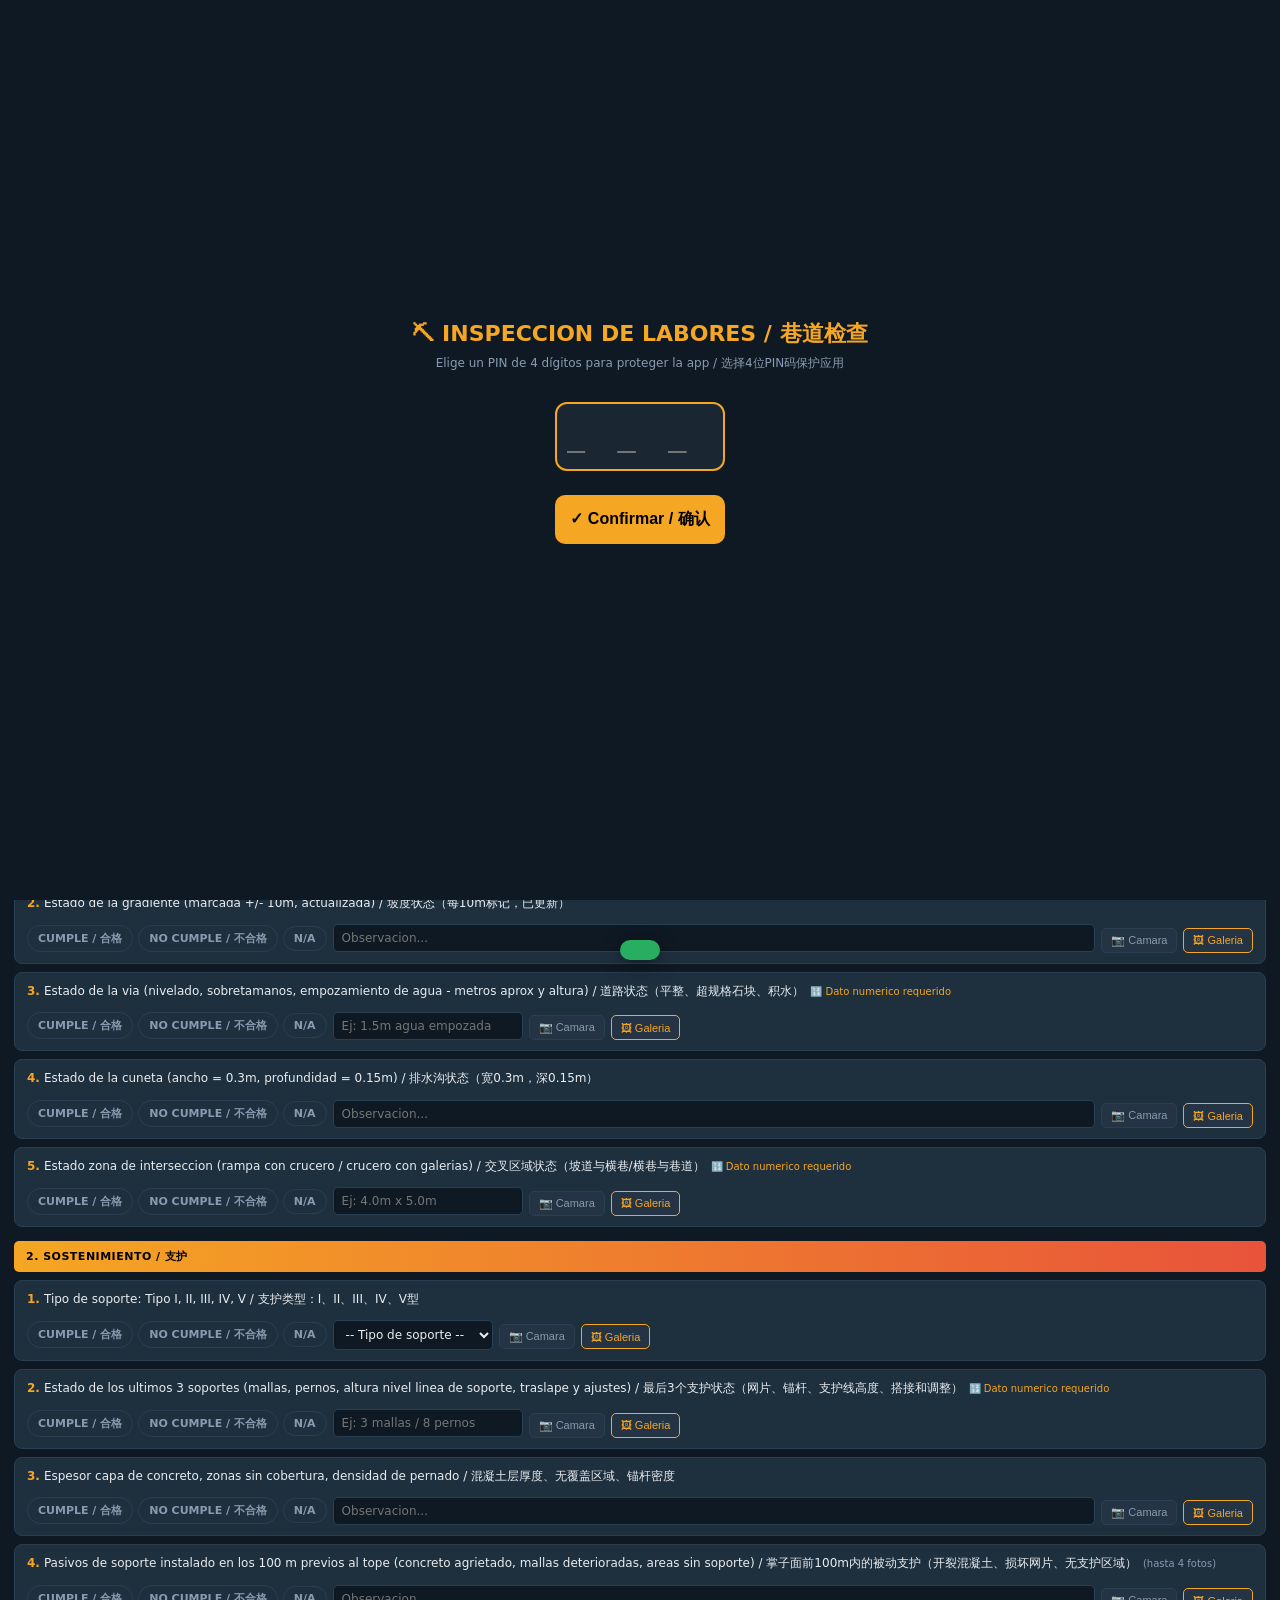
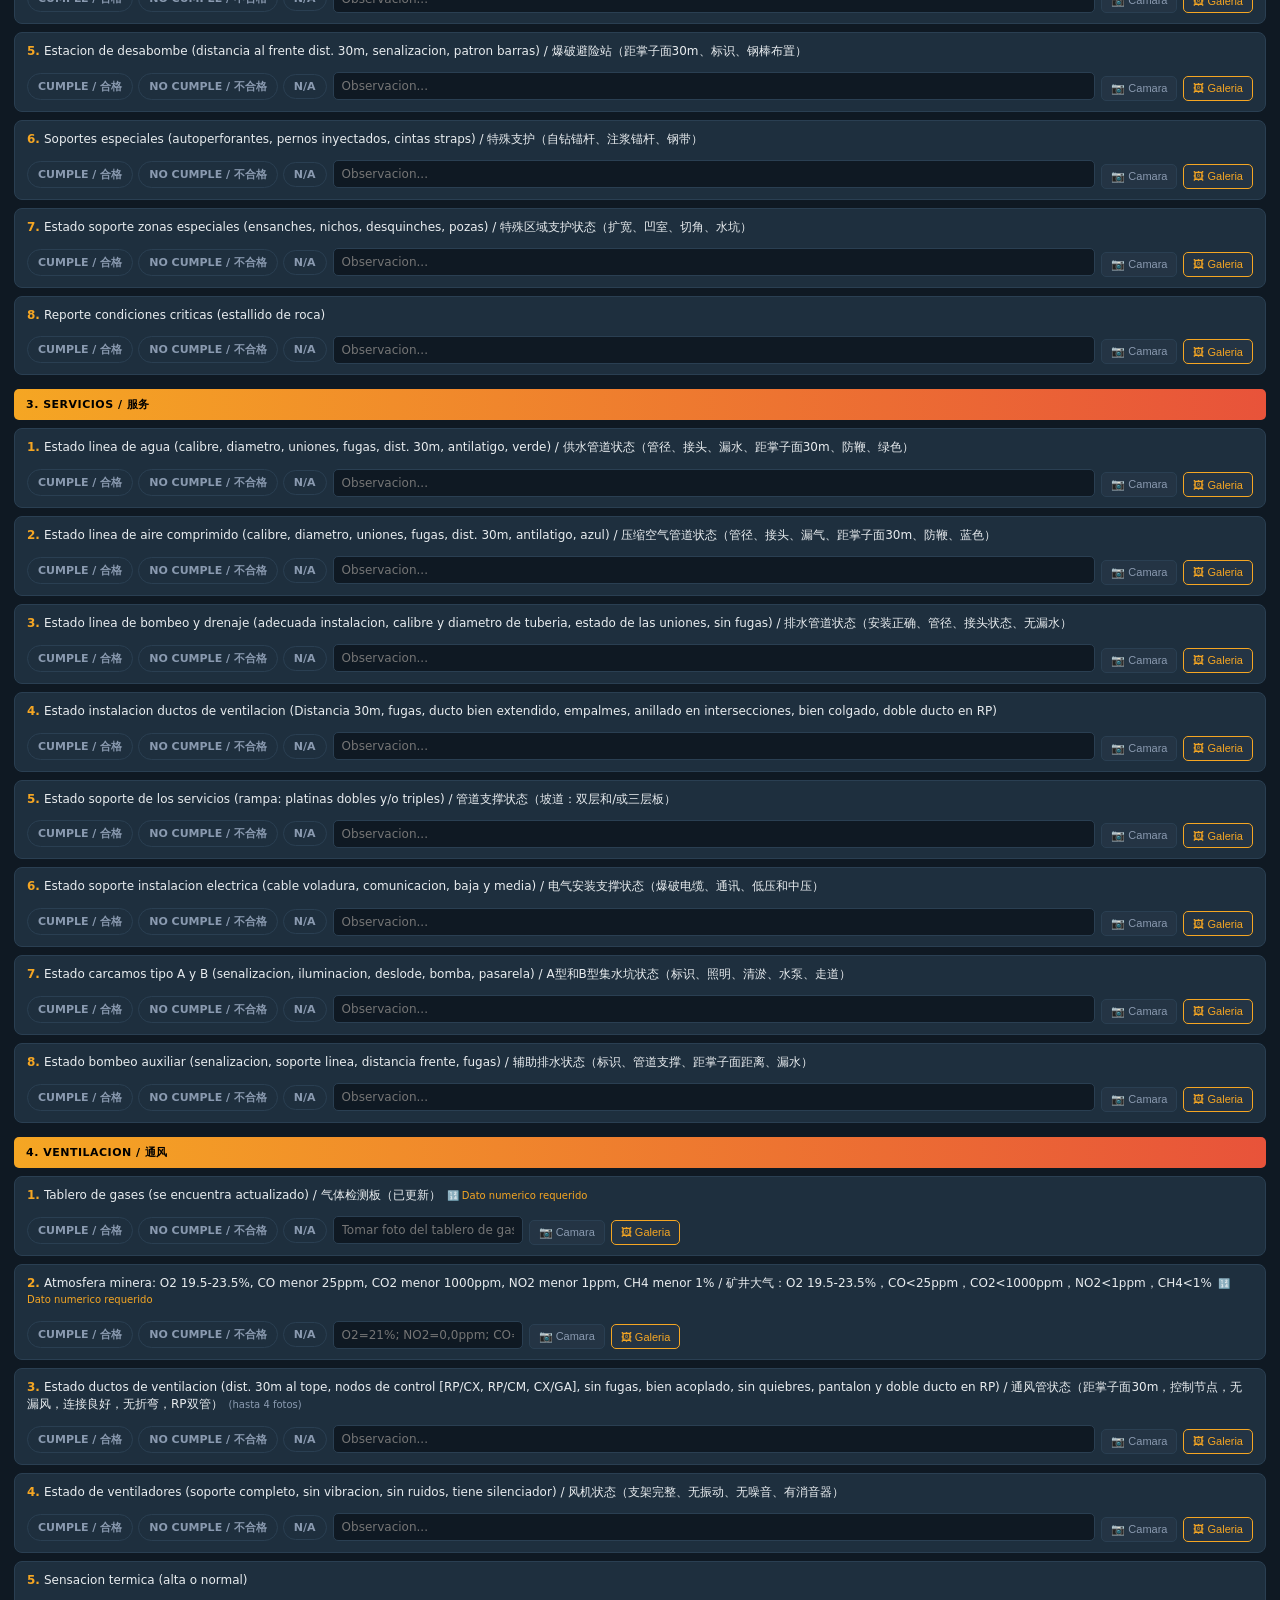
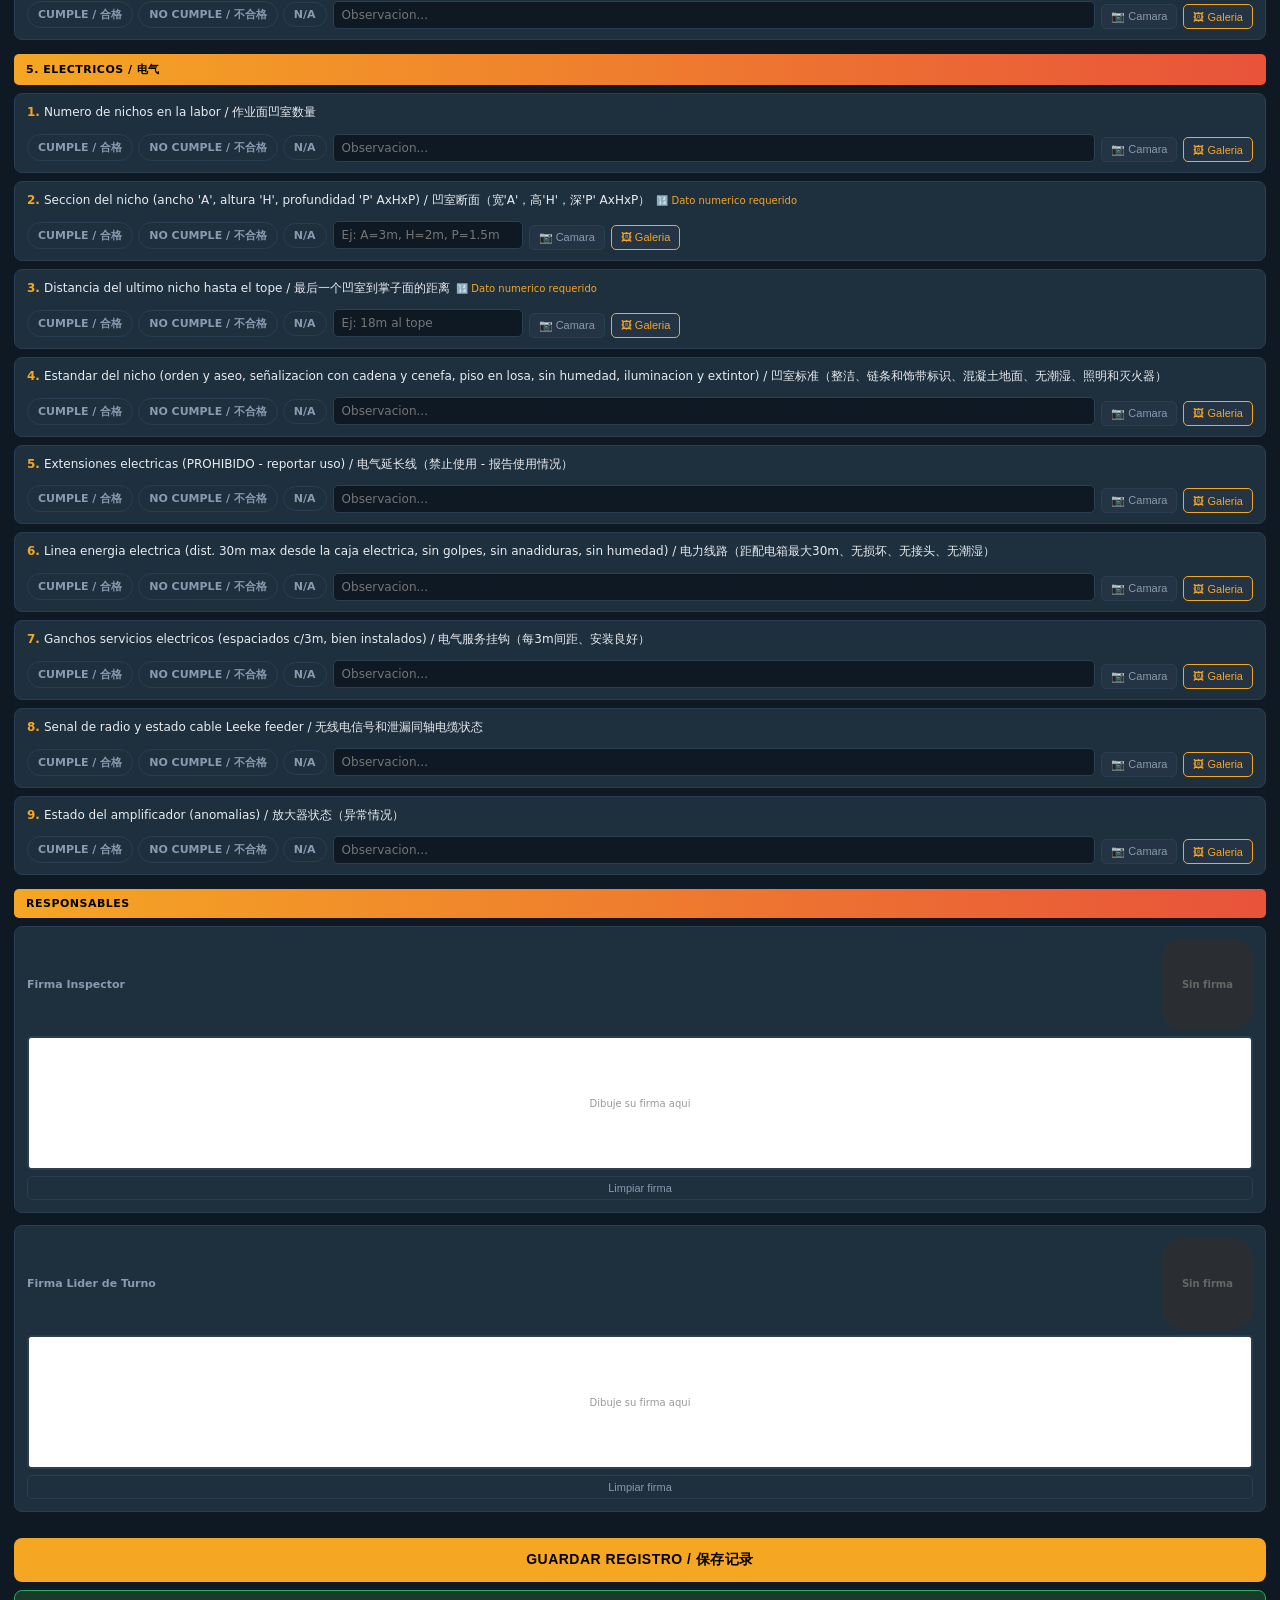
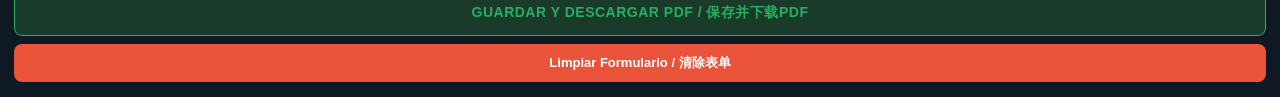
==== commit fda6a95a: "Add files via upload" ====
--- a/index.html
+++ b/index.html
@@ -2,170 +2,12 @@
 <html lang="es">
 <head>
 <meta charset="UTF-8">
-<meta http-equiv="Content-Security-Policy" content="default-src 'self' 'unsafe-inline' 'unsafe-eval' data: blob:; connect-src 'self' https://script.google.com https://drive.google.com https://sheets.googleapis.com https://cdnjs.cloudflare.com; script-src 'self' 'unsafe-inline' 'unsafe-eval' https://cdnjs.cloudflare.com; img-src 'self' data: blob:;">
+<meta http-equiv="Content-Security-Policy" content="default-src 'self' 'unsafe-inline' 'unsafe-eval' data: blob:; connect-src 'self' https://cdnjs.cloudflare.com; script-src 'self' 'unsafe-inline' 'unsafe-eval' https://cdnjs.cloudflare.com; img-src 'self' data: blob:;">
 <meta name="viewport" content="width=device-width, initial-scale=1.0, maximum-scale=1.0, user-scalable=no">
 <meta name="mobile-web-app-capable" content="yes">
 <title>Inspeccion de Labores</title>
 <!-- SheetJS cargado de forma diferida solo cuando hay internet - si no, exporta CSV -->
-<style>
-:root{--c-bg:#0f1923;--c-surface:#1a2733;--c-card:#1e2f3e;--c-border:#2a3f52;--c-accent:#f5a623;--c-accent2:#e8533a;--c-ok:#27ae60;--c-no:#e74c3c;--c-na:#7f8c8d;--c-text:#e8ecef;--c-muted:#8a9ab0;--c-section:#243444;--r:8px;--r-sm:5px;--font:'Segoe UI',system-ui,sans-serif}
-*{box-sizing:border-box;margin:0;padding:0;-webkit-tap-highlight-color:transparent}
-body{background:var(--c-bg);color:var(--c-text);font-family:var(--font);font-size:14px;min-height:100vh}
-.app-header{background:linear-gradient(135deg,#1a2733 0%,#0f1923 100%);border-bottom:2px solid var(--c-accent);padding:12px 16px;position:sticky;top:0;z-index:100}
-.app-header h1{font-size:13px;font-weight:700;color:var(--c-accent);letter-spacing:.5px;text-transform:uppercase}
-.app-header p{font-size:11px;color:var(--c-muted);margin-top:2px}
-.header-row{display:flex;align-items:center;justify-content:space-between}
-.badge{background:var(--c-accent);color:#000;font-size:10px;font-weight:700;padding:2px 7px;border-radius:20px}
-.tabs{display:flex;background:var(--c-surface);border-bottom:1px solid var(--c-border);overflow-x:auto;scrollbar-width:none}
-.tabs::-webkit-scrollbar{display:none}
-.tab{flex:0 0 auto;padding:10px 14px;font-size:12px;font-weight:600;color:var(--c-muted);cursor:pointer;border-bottom:2px solid transparent;white-space:nowrap}
-.tab.active{color:var(--c-accent);border-bottom-color:var(--c-accent)}
-.view{display:none;padding:14px}.view.active{display:block}
-.form-header{background:var(--c-card);border-radius:var(--r);padding:14px;margin-bottom:14px;border:1px solid var(--c-border)}
-.form-title{font-size:12px;font-weight:700;color:var(--c-accent);text-transform:uppercase;letter-spacing:.5px;margin-bottom:10px;display:flex;align-items:center;justify-content:space-between;flex-wrap:wrap;gap:6px}
-.maestro-tag{font-size:9px;font-weight:600;background:var(--c-section);color:var(--c-muted);padding:2px 8px;border-radius:20px;border:1px solid var(--c-border)}
-.maestro-tag.updated{color:var(--c-ok);border-color:var(--c-ok);background:#1a3a2a}
-.field-grid{display:grid;grid-template-columns:1fr 1fr;gap:8px}
-.field{display:flex;flex-direction:column;gap:4px}.field.full{grid-column:1/-1}
-.field label{font-size:10px;font-weight:600;color:var(--c-muted);text-transform:uppercase;letter-spacing:.4px;display:flex;align-items:center;gap:5px}
-.lbl-m{font-size:9px;color:var(--c-accent);font-weight:700;background:#2a1f05;padding:1px 5px;border-radius:10px}
-.lbl-s{font-size:9px;color:#4fc3f7;font-weight:700;background:#051a2a;padding:1px 5px;border-radius:10px}
-.select-wrap{position:relative}
-.select-wrap::after{content:'\25BE';position:absolute;right:10px;top:50%;transform:translateY(-50%);color:var(--c-muted);pointer-events:none;font-size:12px}
-.field select,.field input[type=date]{background:var(--c-bg);border:1px solid var(--c-border);border-radius:var(--r-sm);color:var(--c-text);font-size:13px;padding:8px 10px;font-family:var(--font);outline:none;width:100%;appearance:none;-webkit-appearance:none}
-.field select:focus,.field input[type=date]:focus{border-color:var(--c-accent)}
-.labor-wrap{position:relative}
-.labor-search{width:100%;background:var(--c-bg);border:1.5px solid #4fc3f7;border-radius:var(--r-sm);color:var(--c-text);font-size:13px;padding:8px 10px;font-family:var(--font);outline:none}
-.labor-search.has-val{border-color:var(--c-ok);color:var(--c-ok)}
-.labor-search::placeholder{color:var(--c-muted)}
-.labor-dd{display:none;position:absolute;z-index:300;width:100%;max-height:220px;overflow-y:auto;background:var(--c-card);border:1.5px solid #4fc3f7;border-top:none;border-radius:0 0 var(--r-sm) var(--r-sm);box-shadow:0 8px 24px rgba(0,0,0,.4)}
-.labor-dd.open{display:block}
-.labor-opt{padding:9px 12px;font-size:12px;cursor:pointer;color:var(--c-text);border-bottom:1px solid var(--c-border);font-family:monospace}
-.labor-opt:hover,.labor-opt.sel{background:var(--c-section);color:#4fc3f7}
-.labor-hint{font-size:10px;color:var(--c-muted);margin-top:4px}
-.id-box{background:var(--c-bg);border:1.5px solid var(--c-accent);border-radius:var(--r-sm);padding:8px 12px;margin-bottom:10px;display:flex;align-items:center;justify-content:space-between}
-.id-lbl{font-size:10px;font-weight:700;color:var(--c-muted);text-transform:uppercase;letter-spacing:.5px}
-.id-val{font-size:16px;font-weight:800;color:var(--c-accent);font-family:monospace}
-.sec-header{background:linear-gradient(90deg,var(--c-accent) 0%,var(--c-accent2) 100%);color:#000;font-size:11px;font-weight:800;padding:8px 12px;border-radius:var(--r-sm);margin:14px 0 8px;text-transform:uppercase;letter-spacing:.5px}
-.item-card{background:var(--c-card);border:1px solid var(--c-border);border-radius:var(--r);margin-bottom:8px;overflow:hidden}
-.item-card.has-value{border-color:#2a5040}
-.item-desc{padding:10px 12px 6px;font-size:12px;line-height:1.4;color:var(--c-text)}
-.item-desc .num{color:var(--c-accent);font-weight:700;margin-right:4px}
-.item-controls{display:flex;gap:6px;padding:6px 12px 10px;align-items:center;flex-wrap:wrap}
-.radio-group{display:flex;gap:5px}
-.radio-btn{display:flex;align-items:center;cursor:pointer}
-.radio-btn input[type=radio]{display:none}
-.radio-lbl{padding:5px 10px;border-radius:20px;font-size:11px;font-weight:700;border:1.5px solid var(--c-border);color:var(--c-muted);cursor:pointer;white-space:nowrap}
-.radio-btn.opt-ok input:checked+.radio-lbl{background:#1a4a30;color:var(--c-ok);border-color:var(--c-ok)}
-.radio-btn.opt-no input:checked+.radio-lbl{background:#4a1a1a;color:var(--c-no);border-color:var(--c-no)}
-.radio-btn.opt-na input:checked+.radio-lbl{background:#2a2e33;color:#aaa;border-color:#555}
-.obs-field{flex:1;min-width:130px;background:var(--c-bg);border:1px solid var(--c-border);border-radius:var(--r-sm);color:var(--c-text);font-size:12px;padding:6px 8px;font-family:var(--font);outline:none}
-.obs-field:focus{border-color:var(--c-accent)}
-.photo-btn{background:var(--c-section);border:1px solid var(--c-border);border-radius:var(--r-sm);color:var(--c-muted);font-size:11px;padding:5px 9px;cursor:pointer;white-space:nowrap;display:flex;align-items:center;gap:4px}
-.photo-btn-gallery{background:var(--c-section);border:1px solid var(--c-accent);color:var(--c-accent)}
-.photo-btn-del{background:#2a1010;border:1px solid var(--c-no);color:var(--c-no)}
-.photo-controls{display:flex;gap:6px;flex-wrap:wrap;margin-top:4px}
-.photo-count{background:var(--c-accent);color:#000;font-size:10px;font-weight:700;padding:1px 5px;border-radius:10px}
-.firma-section{margin-top:14px}
-.firma-block{background:var(--c-card);border:1px solid var(--c-border);border-radius:var(--r);padding:12px;margin-bottom:12px}
-.firma-block.signed{border-color:#2a6040}
-.canvas-wrap{background:#fff;border-radius:var(--r-sm);overflow:hidden;border:2px solid var(--c-border);position:relative}
-.canvas-wrap.active-sig{border-color:var(--c-accent)}
-.sig-canvas{display:block;touch-action:none;cursor:crosshair}
-.canvas-label{font-size:11px;color:var(--c-muted);margin-bottom:6px;font-weight:600;display:flex;align-items:center;justify-content:space-between}
-.sig-status{font-size:10px;font-weight:700;padding:2px 8px;border-radius:20px}
-.sig-status.empty{background:#2a2e33;color:#666}
-.sig-status.done{background:#1a4a30;color:var(--c-ok)}
-.sig-hint{font-size:10px;color:#999;text-align:center;position:absolute;top:50%;left:50%;transform:translate(-50%,-50%);pointer-events:none;transition:opacity .2s}
-.sig-actions{display:flex;gap:8px;margin-top:6px}
-.btn-clear-sig{background:none;border:1px solid var(--c-border);color:var(--c-muted);font-size:11px;padding:5px 12px;border-radius:var(--r-sm);cursor:pointer;flex:1}
-.sig-preview{margin-top:8px;display:none}
-.sig-preview .preview-label{font-size:10px;color:var(--c-muted);margin-bottom:4px}
-.sig-preview img{width:100%;border-radius:var(--r-sm);border:1px solid var(--c-border);background:#fff}
-.btn-primary{background:var(--c-accent);color:#000;font-weight:800;font-size:14px;padding:13px;border:none;border-radius:var(--r);cursor:pointer;width:100%;text-transform:uppercase;letter-spacing:.5px;margin-top:14px}
-.btn-primary:active{opacity:.8}
-.btn-save-pdf{background:#1a3a2a;color:var(--c-ok);font-weight:800;font-size:14px;padding:13px;border:1.5px solid var(--c-ok);border-radius:var(--r);cursor:pointer;width:100%;text-transform:uppercase;letter-spacing:.5px;margin-top:8px;display:flex;align-items:center;justify-content:center;gap:8px}
-.btn-save-pdf:active{opacity:.8}
-.btn-danger{background:var(--c-accent2);color:#fff;font-weight:700;font-size:13px;padding:10px;border:none;border-radius:var(--r);cursor:pointer;width:100%;margin-top:8px}
-.record-card{background:var(--c-card);border:1px solid var(--c-border);border-radius:var(--r);padding:12px;margin-bottom:10px}
-.record-head{display:flex;justify-content:space-between;align-items:flex-start;margin-bottom:8px}
-.record-id{font-size:11px;font-weight:700;color:var(--c-accent)}
-.record-date{font-size:11px;color:var(--c-muted)}
-.record-meta{display:flex;flex-wrap:wrap;gap:5px;margin-bottom:8px}
-.meta-chip{background:var(--c-section);font-size:11px;padding:3px 8px;border-radius:20px;color:var(--c-muted)}
-.meta-chip span{color:var(--c-text);font-weight:600}
-.record-stats{display:flex;gap:8px;margin-bottom:10px}
-.stat{text-align:center;background:var(--c-bg);border-radius:var(--r-sm);padding:6px 10px;flex:1}
-.stat-num{font-size:18px;font-weight:800}.stat-lbl{font-size:10px;color:var(--c-muted)}
-.stat.ok .stat-num{color:var(--c-ok)}.stat.no .stat-num{color:var(--c-no)}.stat.na .stat-num{color:var(--c-na)}
-.record-actions{display:flex;gap:6px;flex-wrap:wrap}
-.btn-act{font-size:11px;font-weight:700;padding:8px 10px;border-radius:var(--r-sm);cursor:pointer;border:none}
-.btn-view{background:var(--c-section);color:var(--c-text);border:1px solid var(--c-border);flex:1;min-width:50px}
-.btn-add-sig{background:#1a3a2a;color:var(--c-ok);border:1px solid var(--c-ok)}
-.record-card-pending-sig{border-color:var(--c-accent);border-width:1.5px}
-.btn-xls{background:#1a2a3a;color:#4fc3f7;border:1px solid #2a5070}
-.btn-del{background:#3a1a1a;color:var(--c-no);border:1px solid #5a2020}
-.detail-overlay{display:none;position:fixed;inset:0;background:var(--c-bg);z-index:200;overflow-y:auto}
-.detail-overlay.open{display:block}
-.detail-header{background:var(--c-surface);padding:14px 16px;display:flex;align-items:center;gap:12px;position:sticky;top:0;z-index:10;border-bottom:1px solid var(--c-border)}
-.btn-back{background:none;border:none;color:var(--c-accent);font-size:20px;cursor:pointer;padding:0 4px}
-.detail-title{font-size:13px;font-weight:700;color:var(--c-text);flex:1}
-.detail-body{padding:14px}
-.detail-item{display:flex;justify-content:space-between;align-items:flex-start;padding:8px 0;border-bottom:1px solid var(--c-border);gap:8px}
-.detail-item-desc{font-size:12px;color:var(--c-text);flex:1;line-height:1.4}
-.detail-item-status{font-size:11px;font-weight:700;padding:3px 8px;border-radius:20px;white-space:nowrap}
-.status-ok{background:#1a4a30;color:var(--c-ok)}.status-no{background:#4a1a1a;color:var(--c-no)}.status-na{background:#2a2e33;color:#aaa}
-.detail-obs{font-size:11px;color:var(--c-muted);margin-top:3px;font-style:italic}
-.photo-thumb{display:flex;flex-wrap:wrap;gap:4px;margin-top:5px}
-.photo-thumb img{width:54px;height:54px;object-fit:cover;border-radius:4px;border:1px solid var(--c-border)}
-.export-row{display:flex;gap:8px;margin-bottom:12px;flex-wrap:wrap}
-.exp-pdf{flex:1;background:#1a3a2a;color:var(--c-ok);border:1.5px solid var(--c-ok);font-size:13px;font-weight:700;padding:10px;border-radius:var(--r);cursor:pointer}
-.exp-xls{flex:1;background:#1a2a3a;color:#4fc3f7;border:1.5px solid #4fc3f7;font-size:13px;font-weight:700;padding:10px;border-radius:var(--r);cursor:pointer}
-.config-card{background:var(--c-card);border:1px solid var(--c-border);border-radius:var(--r);padding:14px;margin-bottom:14px}
-.config-title{font-size:12px;font-weight:700;color:var(--c-accent);text-transform:uppercase;margin-bottom:8px}
-.drop-zone{border:2px dashed var(--c-border);border-radius:var(--r);padding:24px;text-align:center;margin:10px 0;cursor:pointer}
-.drop-icon{font-size:32px;margin-bottom:8px}
-.drop-text{font-size:12px;color:var(--c-muted)}
-.btn-import{background:var(--c-accent);color:#000;font-size:12px;font-weight:700;padding:8px 16px;border:none;border-radius:var(--r-sm);cursor:pointer;margin-top:8px}
-.import-status{font-size:11px;text-align:center;margin-top:8px;min-height:16px}
-.labor-list-item{display:flex;align-items:center;gap:8px;padding:5px 8px;border-radius:4px;margin-bottom:3px}
-.labor-list-item:nth-child(odd){background:var(--c-section)}
-.labor-num{font-size:10px;color:var(--c-muted);min-width:24px}
-.labor-code{font-size:12px;color:#4fc3f7;font-family:monospace}
-.empty{text-align:center;padding:40px 20px;color:var(--c-muted)}
-.empty-icon{font-size:40px;margin-bottom:12px}
-.toast{position:fixed;bottom:20px;left:50%;transform:translateX(-50%) translateY(80px);background:#27ae60;color:#fff;padding:10px 20px;border-radius:20px;font-size:13px;font-weight:600;z-index:999;transition:transform .3s;white-space:nowrap;box-shadow:0 4px 20px rgba(0,0,0,.4)}
-.toast.show{transform:translateX(-50%) translateY(0)}.toast.error{background:var(--c-accent2)}
-.counter-bar{display:flex;gap:8px;padding:10px 14px;background:var(--c-surface);border-bottom:1px solid var(--c-border)}
-.counter{flex:1;text-align:center}.counter-n{font-size:16px;font-weight:800}.counter-l{font-size:10px;color:var(--c-muted)}
-.c-ok{color:var(--c-ok)}.c-no{color:var(--c-no)}.c-na{color:var(--c-na)}.c-pending{color:var(--c-accent)}
-.loading-overlay{display:none;position:fixed;inset:0;background:rgba(15,25,35,.88);z-index:500;align-items:center;justify-content:center;flex-direction:column;gap:14px}
-.loading-overlay.show{display:flex}
-.spinner{width:40px;height:40px;border:4px solid var(--c-border);border-top-color:var(--c-accent);border-radius:50%;animation:spin .8s linear infinite}
-@keyframes spin{to{transform:rotate(360deg)}}
-.loading-txt{color:var(--c-text);font-size:13px;font-weight:600}
-.setup-overlay{display:none;position:fixed;inset:0;background:rgba(15,25,35,.95);z-index:600;align-items:center;justify-content:center;padding:20px}
-.setup-overlay.show{display:flex}
-.setup-card{background:var(--c-card);border:1px solid var(--c-accent);border-radius:var(--r);padding:24px 20px;max-width:380px;text-align:center}
-.setup-icon{font-size:40px;margin-bottom:12px}
-.setup-card h2{font-size:15px;color:var(--c-accent);margin-bottom:10px}
-.setup-card p{font-size:12px;color:var(--c-muted);line-height:1.6;margin-bottom:14px;text-align:left}
-.setup-card code{background:var(--c-bg);padding:2px 6px;border-radius:4px;color:#4fc3f7;font-family:monospace}
-.btn-setup{background:var(--c-accent);color:#000;font-weight:700;font-size:13px;padding:10px 20px;border:none;border-radius:var(--r-sm);cursor:pointer;width:100%}
-
-.pin-overlay{position:fixed;top:0;left:0;width:100%;height:100%;background:#0F1923;z-index:99999;display:flex;flex-direction:column;align-items:center;justify-content:center;padding:20px;box-sizing:border-box}
-.pin-logo{color:var(--c-accent);font-size:22px;font-weight:700;margin-bottom:6px}
-.pin-sub{color:var(--c-muted);font-size:12px;margin-bottom:30px;text-align:center}
-.pin-dots{display:flex;gap:16px;margin-bottom:30px}
-.pin-dot{width:18px;height:18px;border-radius:50%;border:2px solid var(--c-border);background:transparent;transition:background .2s}
-.pin-dot.filled{background:var(--c-accent);border-color:var(--c-accent)}
-.pin-keypad{display:grid;grid-template-columns:repeat(3,1fr);gap:12px;width:240px}
-.pin-key{background:var(--c-section);border:1px solid var(--c-border);border-radius:12px;color:var(--c-text);font-size:22px;font-weight:600;padding:16px;text-align:center;cursor:pointer;user-select:none;transition:background .1s}
-.pin-key:active{background:var(--c-accent);color:#000}
-.pin-key.del{font-size:16px;color:var(--c-muted)}
-.pin-error{color:var(--c-no);font-size:12px;height:18px;margin-top:8px;text-align:center}
-.pin-hint{color:var(--c-muted);font-size:11px;margin-top:16px;text-align:center}
-</style>
+<link rel="stylesheet" href="estilos.css">
 
 <link rel="manifest" href="/inspeccion-labores/manifest.json">
 <meta name="theme-color" content="#F5A623">
@@ -175,39 +17,109 @@
 <meta name="mobile-web-app-capable" content="yes">
 <link rel="apple-touch-icon" href="data:image/svg+xml,%3Csvg xmlns='http://www.w3.org/2000/svg' viewBox='0 0 100 100'%3E%3Crect width='100' height='100' fill='%230F1923'/%3E%3Ctext y='.9em' font-size='80' x='10'%3E%E2%9B%8F%3C/text%3E%3C/svg%3E">
 <script>
-if("serviceWorker" in navigator){
-  // Actualizar hora atmósfera cuando se hace foco en ese campo
-document.addEventListener("focusin", function(e){
-  if(e.target && e.target.id === "obs-sec4_1"){
-    actualizarPlaceholderAtmosfera();
+// ── ACTUALIZACIÓN FORZADA DE LA APP ───────────────────────────────────────────
+// APP_BUILD debe coincidir con CACHE_NAME de sw.js. Al subir una versión nueva se cambian los dos.
+var APP_BUILD = "4.5";
+(function(){
+  if(!("serviceWorker" in navigator)) return;
+  var BASE = "/inspeccion-labores/";
+  var recargando = false, pendiente = false;
+  var teniaControl = !!navigator.serviceWorker.controller;   // en la primera instalacion no hay que recargar
+
+  // ¿Hay un registro a medio llenar? (no se recarga encima del trabajo del inspector)
+  function ocupado(){
+    try{
+      for(var k in photos){ if(photos[k] && photos[k].length) return true; }
+      for(var j in formData){ if(formData[j] && formData[j].status) return true; }
+      var ids = ["f-labor","f-inspector","f-contratista","f-lider","f-actividad","f-actividad-otra","f-actividad-motivo"];
+      for(var q=0; q<ids.length; q++){
+        var el = document.getElementById(ids[q]);
+        if(el && el.value) return true;
+      }
+      if(typeof sigState !== "undefined"){
+        for(var sk in sigState){ if(sigState[sk] && sigState[sk].hasStrokes) return true; }
+      }
+    }catch(e){}
+    return false;
   }
-});
-
-window.addEventListener("load", function(){
-    navigator.serviceWorker.register("/inspeccion-labores/sw.js", {scope: "/inspeccion-labores/"})
+
+  function banner(){
+    if(document.getElementById("bannerUpd")) return;
+    var d = document.createElement("div");
+    d.id = "bannerUpd";
+    d.style.cssText = "position:fixed;left:0;right:0;bottom:0;z-index:99999;background:#F5A623;color:#000;padding:10px 12px;font:600 13px Arial,sans-serif;display:flex;gap:10px;align-items:center;justify-content:space-between";
+    d.innerHTML = '<span>Nueva versión disponible. Termina y guarda tu registro: la app se actualizará sola al guardar.<br><small>有新版本。请完成并保存记录，保存后应用将自动更新。</small></span>'
+      + '<button id="bannerUpdBtn" style="background:#000;color:#fff;border:none;border-radius:8px;padding:10px 14px;font-weight:700">Actualizar / 更新</button>';
+    document.body.appendChild(d);
+    document.getElementById("bannerUpdBtn").onclick = function(){
+      if(ocupado() && !confirm("Hay un registro en curso. Si actualizas ahora SE PERDERÁ lo que llevas.\n正在填写的记录将丢失。\n\n¿Actualizar de todos modos? / 仍要更新吗？")) return;
+      recargarLimpio(null, true);
+    };
+  }
+
+  // Borra cachés y service worker viejos y recarga con una URL nueva (esquiva el caché HTTP)
+  function recargarLimpio(version, forzar, soloRecargar){
+    if(recargando) return;
+    if(!forzar && ocupado()){ pendiente = true; banner(); return; }
+    recargando = true;
+    var p = [];
+    if(!soloRecargar){
+    try{ if(window.caches) p.push(caches.keys().then(function(ks){ return Promise.all(ks.map(function(k){ return caches.delete(k); })); })); }catch(e){}
+    try{ p.push(navigator.serviceWorker.getRegistrations().then(function(rs){ return Promise.all(rs.map(function(r){ return r.unregister(); })); })); }catch(e){}
+    }
+    // los registros viven en localStorage y sobreviven a la recarga: no mostrar el aviso de "salir" de beforeunload
+    window.__actualizandoApp = true;
+    var ir = function(){ location.replace(BASE + "?v=" + (version || APP_BUILD) + "&t=" + Date.now()); };
+    Promise.all(p).then(ir, ir);
+  }
+
+  // Compara la versión instalada con la publicada (sin usar ningún caché)
+  function verificarVersion(){
+    if(recargando || !navigator.onLine) return;
+    fetch(BASE + "index.html?_=" + Date.now(), {cache:"no-store"})
+      .then(function(r){ return r.ok ? r.text() : ""; })
+      .then(function(t){
+        var m = /var APP_BUILD = "([^"]+)"/.exec(t);
+        if(m && m[1] !== APP_BUILD){
+          // tope de seguridad: máximo 3 intentos por sesión para no entrar en bucle
+          var n = 0; try{ n = parseInt(sessionStorage.getItem("updTry")||"0",10); sessionStorage.setItem("updTry", String(n+1)); }catch(e){}
+          if(n < 3) recargarLimpio(m[1], false);
+        } else { try{ sessionStorage.removeItem("updTry"); }catch(e){} }
+      }).catch(function(){});
+  }
+
+  window.addEventListener("load", function(){
+    navigator.serviceWorker.register(BASE + "sw.js", {scope: BASE, updateViaCache: "none"})
       .then(function(reg){
-        console.log("SW registrado OK:", reg.scope);
-        // Verificar actualizaciones
+        function revisar(){ try{ reg.update(); }catch(e){} verificarVersion(); }
         reg.addEventListener("updatefound", function(){
-          var newSW = reg.installing;
-          newSW.addEventListener("statechange", function(){
-            if(newSW.state === "installed" && navigator.serviceWorker.controller){
-              newSW.postMessage({action: "skipWaiting"});
+          var nw = reg.installing;
+          if(!nw) return;
+          nw.addEventListener("statechange", function(){
+            if(nw.state === "installed" && navigator.serviceWorker.controller){
+              nw.postMessage({action: "skipWaiting"});
             }
           });
         });
+        revisar();
+        document.addEventListener("visibilitychange", function(){ if(document.visibilityState === "visible") revisar(); });
+        window.addEventListener("online", revisar);
+        setInterval(revisar, 5 * 60 * 1000);
       })
       .catch(function(err){ console.log("SW error:", err); });
 
-    // Al recuperar conexion tras offline: recargar suavemente
+    // Un service worker nuevo tomó el control: recargar cuando no haya un registro en curso
     navigator.serviceWorker.addEventListener("controllerchange", function(){
-      if(!window._swReloading){
-        window._swReloading = true;
-        window.location.reload();
-      }
+      if(!teniaControl) return;
+      if(!ocupado()) recargarLimpio(null, true, true); else { pendiente = true; banner(); }
     });
+    // Si había un registro en curso y ya se guardó/limpió, aplicar la actualización pendiente
+    setInterval(function(){ if(pendiente && !ocupado()) recargarLimpio(null, true, false); }, 10000);
+
+    var tag = document.getElementById("appBuildTag");
+    if(tag) tag.textContent = "v" + APP_BUILD;
   });
-}
+})();
 </script>
 </head>
 <body>
@@ -265,6 +177,7 @@
     <div class="form-title">
       Datos Generales / 基本信息
       <span class="maestro-tag" id="maestroTag">Maestro original</span>
+      <span id="appBuildTag" style="font-size:10px;color:var(--c-muted);margin-left:6px"></span>
     </div>
 
     <div class="id-box">
@@ -292,13 +205,9 @@
         <div class="select-wrap">
           <select id="f-inspector">
         <option value="">-- Inspector --</option>
-        <option value="Cindy Paola Muñoz Cifuentes">Cindy Paola Muñoz Cifuentes</option>
-        <option value="Lizeth Johana Hernandez Oliveros">Lizeth Johana Hernandez Oliveros</option>
-        <option value="Andrea Rosas">Andrea Rosas</option>
-        <option value="Camilo Arias">Camilo Arias</option>
-        <option value="Abel Silva">Abel Silva</option>
-        <option value="Jenesis Llanos">Jenesis Llanos</option>
-        <option value="Leonardo Montes">Leonardo Montes</option>
+        <option value="Inspector Ejemplo 1">Inspector Ejemplo 1</option>
+        <option value="Inspector Ejemplo 2">Inspector Ejemplo 2</option>
+        <option value="Inspector Ejemplo 3">Inspector Ejemplo 3</option>
           </select>
         </div>
       </div>
@@ -307,9 +216,9 @@
         <div class="select-wrap">
           <select id="f-contratista" onchange="onContratistaChange(this.value)">
         <option value="">-- Contratista --</option>
-        <option value="HONGDA LIAN SHAO">HONGDA LIAN SHAO</option>
-        <option value="JIN SHAN ANDES">JIN SHAN ANDES</option>
-        <option value="OPERACION MINA">OPERACION MINA</option>
+        <option value="Contratista 1">Contratista 1</option>
+        <option value="Contratista 2">Contratista 2</option>
+        <option value="Contratista 3">Contratista 3</option>
           </select>
         </div>
       </div>
@@ -318,12 +227,8 @@
         <div class="select-wrap">
           <select id="f-semana">
         <option value="">-- Semana --</option>
-        <option value="1">Semana 1 (26 Sep - 02 Oct)</option>
-        <option value="2">Semana 2 (03 Oct - 09 Oct)</option>
-        <option value="3">Semana 3 (10 Oct - 16 Oct)</option>
-        <option value="4">Semana 4 (17 Oct - 23 Oct)</option>
-        <option value="5">Semana 5 (24 Oct - 25 Oct)</option>
-          </select>
+        </select>
+          <div id="cicloInfo" style="font-size:11px;color:var(--c-muted);margin-top:4px"></div>
         </div>
       </div>
       <div class="field">
@@ -348,7 +253,7 @@
       <div class="field full">
         <label>Actividad / 活动 <span class="lbl-m">MAESTRO</span></label>
         <div class="select-wrap">
-          <select id="f-actividad">
+          <select id="f-actividad" onchange="onActividadChange()">
         <option value="">-- Actividad --</option>
         <option value="Balastreo">Balastreo</option>
         <option value="Bombeo auxiliar">Bombeo auxiliar</option>
@@ -396,7 +301,7 @@
         <option value="SoporteTipo III">SoporteTipo III</option>
         <option value="Vaceado de losa">Vaceado de losa</option>
         <option value="Ventilación">Ventilación</option>
-        <optgroup label="— Labor no realizada —">
+        <optgroup label="— Labor no inspeccionada —">
         <option value="Parado por geología">Parado por geología</option>
         <option value="Sin acceso por carga acumulada">Sin acceso por carga acumulada</option>
         <option value="La labor está inundada">La labor está inundada</option>
@@ -405,8 +310,15 @@
         <option value="Frente parado por decisiones técnicas">Frente parado por decisiones técnicas</option>
         <option value="La labor pasa a fase de explotación">La labor pasa a fase de explotación</option>
         </optgroup>
-          </select>
-        </div>
+        <option value="__otra__">✎ Otra actividad (escribir) / 其他活动（手写）</option>
+          </select>
+        </div>
+        <input id="f-actividad-otra" type="text" maxlength="60" autocomplete="off"
+          placeholder="Escribe la actividad / 请输入活动名称"
+          style="display:none;margin-top:6px;width:100%;box-sizing:border-box;padding:10px;border-radius:8px;border:1px solid var(--c-border);background:var(--c-card);color:var(--c-text,#fff);font-size:14px">
+        <input id="f-actividad-motivo" type="text" maxlength="80" autocomplete="off"
+          placeholder="Motivo de Sin actividad (obligatorio) / 无活动原因（必填）"
+          style="display:none;margin-top:6px;width:100%;box-sizing:border-box;padding:10px;border-radius:8px;border:1px solid var(--c-border);background:var(--c-card);color:var(--c-text,#fff);font-size:14px">
       </div>
       <div class="field full">
         <label>Labor / 工作面 <span class="lbl-s">SEMANAL</span></label>
@@ -536,2881 +448,6 @@
   <div class="loading-txt" id="loadingTxt">Generando...</div>
 </div>
 <div class="toast" id="toast"></div>
-<script>
-var MAESTRO = {
-  actividades: ["Balastreo", "Bombeo auxiliar", "Calafateo", "Cargue de explosivo", "Cartografía", "Control de pasivos", "Desabombe", "Deslode", "Desquinche", "Emboquille", "Ensanche", "Instalación autoperforantes", "Instalación cableado eléctrico", "Instalación cinta strap", "Instalación de anclas de servicios", "Instalación tuberia", "Instalación ventilador", "Inyección de pernos", "Lanzado frente de avance", "Lanzado intersección", "Lanzado pasivos", "Levantamiento topográfico", "Limpieza de estéril", "Limpieza de mineral", "Limpieza de pata", "Muestreo geológico", "Perforación Camara", "Perforación Crucero", "Perforación Despate", "Perforación Food Wall", "Perforación Galería", "Perforación Jackleg", "Perforación Rampa", "Perforación Realce", "Perforación nicho", "Predril", "Reperforación", "Sin actividad", "Soporte", "Soporte Tipo II", "Soporte Tipo IV", "Soporte Tipo V", "Soporte tipo I", "SoporteTipo III", "Vaceado de losa", "Ventilación"],
-  inspectores: ["Cindy Paola Muñoz Cifuentes", "Lizeth Johana Hernandez Oliveros", "Andrea Rosas", "Camilo Arias", "Abel Silva", "Jenesis Llanos", "Leonardo Montes"],
-  contratistas: ["HONGDA LIAN SHAO", "JIN SHAN ANDES"],
-  guardias: ["A", "B"],
-  laboresBase: [],
-  metrosCM: {},
-  laboresMaestroCompleto: {},
-  laboresFinality: {},
-  laboresSeccion: {},
-  laboresPorContratista: {
-    "JIN SHAN ANDES": [],
-    "HONGDA LIAN SHAO": [],
-    "OPERACION MINA": []
-  }
-};
-
-var SECTIONS = [
-  {id:"sec1",num:"1",title:"SECCION / 断面",items:[
-    "Medidas seccion de la labor evaluada (GA solo aplica en el ancho) / 评估作业断面尺寸（GA仅适用于宽度）",
-    "Estado de la gradiente (marcada +/- 10m, actualizada) / 坡度状态（每10m标记，已更新）",
-    "Estado de la via (nivelado, sobretamanos, empozamiento de agua - metros aprox y altura) / 道路状态（平整、超规格石块、积水）",
-    "Estado de la cuneta (ancho = 0.3m, profundidad = 0.15m) / 排水沟状态（宽0.3m，深0.15m）",
-    "Estado zona de interseccion (rampa con crucero / crucero con galerias) / 交叉区域状态（坡道与横巷/横巷与巷道）"
-  ]},
-  {id:"sec2",num:"2",title:"SOSTENIMIENTO / 支护",items:[
-    "Tipo de soporte: Tipo I, II, III, IV, V / 支护类型：I、II、III、IV、V型",
-    "Estado de los ultimos 3 soportes (mallas, pernos, altura nivel linea de soporte, traslape y ajustes) / 最后3个支护状态（网片、锚杆、支护线高度、搭接和调整）",
-    "Espesor capa de concreto, zonas sin cobertura, densidad de pernado / 混凝土层厚度、无覆盖区域、锚杆密度",
-    "Pasivos de soporte instalado en los 100 m previos al tope (concreto agrietado, mallas deterioradas, areas sin soporte) / 掌子面前100m内的被动支护（开裂混凝土、损坏网片、无支护区域）",
-    "Estacion de desabombe (distancia al frente dist. 30m, senalizacion, patron barras) / 爆破避险站（距掌子面30m、标识、钢棒布置）",
-    "Soportes especiales (autoperforantes, pernos inyectados, cintas straps) / 特殊支护（自钻锚杆、注浆锚杆、钢带）",
-    "Estado soporte zonas especiales (ensanches, nichos, desquinches, pozas) / 特殊区域支护状态（扩宽、凹室、切角、水坑）",
-    "Reporte condiciones criticas (estallido de roca)"
-  ]},
-  {id:"sec3",num:"3",title:"SERVICIOS / 服务",items:[
-    "Estado linea de agua (calibre, diametro, uniones, fugas, dist. 30m, antilatigo, verde) / 供水管道状态（管径、接头、漏水、距掌子面30m、防鞭、绿色）",
-    "Estado linea de aire comprimido (calibre, diametro, uniones, fugas, dist. 30m, antilatigo, azul) / 压缩空气管道状态（管径、接头、漏气、距掌子面30m、防鞭、蓝色）",
-    "Estado linea de bombeo y drenaje (adecuada instalacion, calibre y diametro de tuberia, estado de las uniones, sin fugas) / 排水管道状态（安装正确、管径、接头状态、无漏水）",
-    "Estado instalacion ductos de ventilacion (Distancia 30m, fugas, ducto bien extendido, empalmes, anillado en intersecciones, bien colgado, doble ducto en RP)",
-    "Estado soporte de los servicios (rampa: platinas dobles y/o triples) / 管道支撑状态（坡道：双层和/或三层板）",
-    "Estado soporte instalacion electrica (cable voladura, comunicacion, baja y media) / 电气安装支撑状态（爆破电缆、通讯、低压和中压）",
-    "Estado carcamos tipo A y B (senalizacion, iluminacion, deslode, bomba, pasarela) / A型和B型集水坑状态（标识、照明、清淤、水泵、走道）",
-    "Estado bombeo auxiliar (senalizacion, soporte linea, distancia frente, fugas) / 辅助排水状态（标识、管道支撑、距掌子面距离、漏水）"
-  ]},
-  {id:"sec4",num:"4",title:"VENTILACION / 通风",items:[
-    "Tablero de gases (se encuentra actualizado) / 气体检测板（已更新）",
-    "Atmosfera minera: O2 19.5-23.5%, CO menor 25ppm, CO2 menor 1000ppm, NO2 menor 1ppm, CH4 menor 1% / 矿井大气：O2 19.5-23.5%，CO<25ppm，CO2<1000ppm，NO2<1ppm，CH4<1%",
-    "Estado ductos de ventilacion (dist. 30m al tope, nodos de control [RP/CX, RP/CM, CX/GA], sin fugas, bien acoplado, sin quiebres, pantalon y doble ducto en RP) / 通风管状态（距掌子面30m，控制节点，无漏风，连接良好，无折弯，RP双管）",
-    "Estado de ventiladores (soporte completo, sin vibracion, sin ruidos, tiene silenciador) / 风机状态（支架完整、无振动、无噪音、有消音器）",
-    "Sensacion termica (alta o normal)"
-  ]},
-  {id:"sec5",num:"5",title:"ELECTRICOS / 电气",items:[
-    "Numero de nichos en la labor / 作业面凹室数量",
-    "Seccion del nicho (ancho 'A', altura 'H', profundidad 'P' AxHxP) / 凹室断面（宽'A'，高'H'，深'P' AxHxP）",
-    "Distancia del ultimo nicho hasta el tope / 最后一个凹室到掌子面的距离",
-    "Estandar del nicho (orden y aseo, señalizacion con cadena y cenefa, piso en losa, sin humedad, iluminacion y extintor) / 凹室标准（整洁、链条和饰带标识、混凝土地面、无潮湿、照明和灭火器）",
-    "Extensiones electricas (PROHIBIDO - reportar uso) / 电气延长线（禁止使用 - 报告使用情况）",
-    "Linea energia electrica (dist. 30m max desde la caja electrica, sin golpes, sin anadiduras, sin humedad) / 电力线路（距配电箱最大30m、无损坏、无接头、无潮湿）",
-    "Ganchos servicios electricos (espaciados c/3m, bien instalados) / 电气服务挂钩（每3m间距、安装良好）",
-    "Senal de radio y estado cable Leeke feeder / 无线电信号和泄漏同轴电缆状态",
-    "Estado del amplificador (anomalias) / 放大器状态（异常情况）"
-  ]}
-];
-
-var formData = {};
-var photos = {};
-
-var LIDERES_POR_CONTRATISTA = {
-  "OPERACION MINA": [
-    "Kevin Aleyzer Villa Garzon",
-    "Juan Sebastian Castro Moreno",
-    "Andres Felipe Pinto Chapuel",
-    "Zamyr Saddam Laiseca Lazaro",
-    "Samuel Emiro Alvarez Amaya",
-    "Carlos Aurelio Reyes Perez",
-    "Julian Humberto Fernandez Niño",
-    "Oscar Mario Benjumea Zuluaga",
-    "Hernan Dario Santiago Alvarez",
-    "Haryd Raul Abuchaibe Correa",
-    "Nestor Dionisio Serrano Martinez"
-  ],
-  "JIN SHAN ANDES": [
-    "Clemente Piña Moreno",
-    "Wilmer Andrés Londoño Basilio",
-    "Edwin Arturo Zuluaga Salazar",
-    "Juan David López Díaz",
-    "Fabian Monsalve",
-    "Carlos Polo"
-  ],
-  "HONGDA LIAN SHAO": [
-    "Luis Gómez",
-    "Deider Pérez",
-    "Sebastian Gallego",
-    "Cristian Duarte",
-    "Juan Hidalgo",
-    "Guillermo Obregon",
-    "Oscar Quiroz",
-    "Duver Gómez",
-    "Weimar Garcia",
-    "Luis Garcia"
-  ]
-};
-
-function onContratistaChange(val){
-  // Limpiar labor
-  document.getElementById("f-labor").value = "";
-  var inp = document.getElementById("laborSearch");
-  var dd  = document.getElementById("laborDD");
-  if(inp) inp.value = "";
-  if(dd){ dd.innerHTML = ""; dd.classList.remove("open"); }
-
-  // Limpiar Finality
-  var finField = document.getElementById("finality-field");
-  var finInp   = document.getElementById("f-finality");
-  if(finField){ finField.style.display = "none"; }
-  if(finInp)  { finInp.value = ""; }
-
-  // Filtrar lider de turno según contratista
-  var selLider = document.getElementById("f-lider");
-  selLider.innerHTML = '<option value="">-- Lider de Turno --</option>';
-  if(val && LIDERES_POR_CONTRATISTA[val]){
-    LIDERES_POR_CONTRATISTA[val].forEach(function(nombre){
-      var opt = document.createElement("option");
-      opt.value = nombre;
-      opt.textContent = nombre;
-      selLider.appendChild(opt);
-    });
-  }
-
-  if(!val){
-    if(inp){ inp.disabled=true; inp.style.opacity="0.5"; inp.placeholder="Selecciona primero la Contratista..."; }
-    return;
-  }
-  var labores = MAESTRO.laboresPorContratista[val] || [];
-  if(inp){ inp.disabled=false; inp.style.opacity="1"; inp.placeholder="Buscar labor "+val.split(" ")[0]+"... ("+labores.length+" labores Oct-Sep-Ago)"; }
-}
-
-function getLabores(){
-  try{
-    var s = JSON.parse(localStorage.getItem("maestroLabores") || "null");
-    return s || MAESTRO.laboresBase;
-  }catch(e){ return MAESTRO.laboresBase; }
-}
-function getMaestroMeta(){
-  try{ return JSON.parse(localStorage.getItem("maestroMeta") || "null"); }
-  catch(e){ return null; }
-}
-
-var laborBlurTimer = null;
-var LABOR_REGEX = /^(VS|YR)_\d{4}_(GA|RP|CX|CM|FW)\d{2,4}[NSEW]?$/;
-
-function validarFormatoLabor(val){
-  return LABOR_REGEX.test(val.trim());
-}
-
-function getUltimos3Meses(){
-  return ['October','September','August'];
-}
-
-function getLaboresByContratista(){
-  var cont = document.getElementById("f-contratista").value;
-  if(!cont) return getLabores();
-  var lista = MAESTRO.laboresPorContratista[cont] || [];
-  return lista;
-}
-
-function filterLabor(){
-  var cont = document.getElementById("f-contratista").value;
-  if(!cont) return;
-  var q = document.getElementById("laborSearch").value.trim();
-  var all = getLaboresByContratista();
-  var list = q ? all.filter(function(l){ return l.toLowerCase().indexOf(q.toLowerCase()) !== -1; }) : all;
-  var dd = document.getElementById("laborDD");
-  var finMap = MAESTRO.laboresFinality || {};
-  var html = "";
-
-  for(var i=0;i<Math.min(list.length,100);i++){
-    var l = list[i];
-    var cur = document.getElementById("f-labor").value;
-    var selCls = (l===cur) ? " sel" : "";
-    var fin = finMap[l] ? "<span style='color:var(--c-muted);font-size:10px;margin-left:6px'>— " + finMap[l] + "</span>" : "";
-    html += "<div class=\"labor-opt" + selCls + "\" onmousedown=\"selectLabor(\'" + l + "\')\">" + l + fin + "</div>";
-  }
-
-  // Si no hay resultados y el texto tiene formato válido → permitir usar texto libre
-  if(list.length === 0 && q){
-    if(validarFormatoLabor(q)){
-      html = "<div class=\"labor-opt\" style=\"color:var(--c-accent);border:1px solid var(--c-accent);border-radius:4px;margin:4px\" onmousedown=\"selectLabor('" + q + "')\">✓ Usar: <strong>" + q + "</strong> — no está en el plan</div>";
-    } else {
-      html = "<div class=\"labor-opt\" style=\"color:var(--c-muted);cursor:default\">"
-           + "<div>Sin resultados en el plan.</div>"
-           + "<div style='font-size:10px;margin-top:4px;color:var(--c-no)'>Para digitar una labor, use el formato:</div>"
-           + "<div style='font-size:10px;font-family:monospace;color:var(--c-accent)'>[VS|YR]_[0000]_[GA|RP|CX|CM|FW][0000][N|S|E|W]</div>"
-           + "<div style='font-size:10px;color:var(--c-muted)'>Ej: VS_0946_GA9389W</div>"
-           + "</div>";
-    }
-  }
-
-  dd.innerHTML = html;
-  dd.classList.add("open");
-}
-
-function renderLaborDD(list){
-  var dd = document.getElementById("laborDD");
-  var cur = document.getElementById("f-labor").value;
-  if(!list.length){
-    dd.innerHTML = "<div class=\"labor-opt\" style=\"color:var(--c-muted);cursor:default\">Sin resultados</div>";
-    return;
-  }
-  var finMap = MAESTRO.laboresFinality || {};
-  var html = "";
-  for(var i=0;i<Math.min(list.length,100);i++){
-    var l = list[i];
-    var selCls = (l===cur) ? " sel" : "";
-    var fin = finMap[l] ? "<span style='color:var(--c-muted);font-size:10px;margin-left:6px'>— " + finMap[l] + "</span>" : "";
-    html += "<div class=\"labor-opt" + selCls + "\" onmousedown=\"selectLabor(\'" + l + "\')\">" + l + fin + "</div>";
-  }
-  dd.innerHTML = html;
-}
-function openLaborDD(){
-  clearTimeout(laborBlurTimer);
-  var cont = document.getElementById("f-contratista").value;
-  if(!cont){
-    // Sin contratista seleccionada: no abrir dropdown
-    return;
-  }
-  var labores = getLaboresByContratista();
-  renderLaborDD(labores);
-  document.getElementById("laborDD").classList.add("open");
-}
-function closeLaborDD(){
-  laborBlurTimer = setTimeout(function(){
-    document.getElementById("laborDD").classList.remove("open");
-  }, 250);
-}
-function selectLabor(val){
-  clearTimeout(laborBlurTimer);
-  document.getElementById("f-labor").value = val;
-  var inp = document.getElementById("laborSearch");
-  inp.value = val;
-  inp.classList.add("has-val");
-  var hint = document.getElementById("laborHint");
-  hint.textContent = "Seleccionado: " + val;
-  hint.style.color = "#4fc3f7";
-  document.getElementById("laborDD").classList.remove("open");
-
-  // Mostrar Finality si existe
-  var finMap = MAESTRO.laboresFinality || {};
-  var finVal = finMap[val] || "";
-  var finField = document.getElementById("finality-field");
-  var finInp   = document.getElementById("f-finality");
-  if(finField && finInp){
-    if(finVal){
-      finInp.value = finVal;
-      finField.style.display = "block";
-    } else {
-      finInp.value = "";
-      finField.style.display = "none";
-    }
-  }
-
-  // ── Ductos ventilación: CM/FW >= 20m → instale bifurcación ──────────────
-  var ductoId = "sec4_2";  // Estado ductos de ventilación
-  var obsDucto = document.getElementById("obs-" + ductoId);
-  if(obsDucto){
-    var aplicaBifurcacion = false;
-    if(/CM/i.test(val) || /FW/i.test(val)){
-      var metrosCM3 = MAESTRO.metrosCM || {};
-      if((metrosCM3[val] || 0) >= 20) aplicaBifurcacion = true;
-    }
-    if(aplicaBifurcacion){
-      var txtBif = "Instale bifurcacion de ducto";
-      if(!obsDucto.value || obsDucto.value === txtBif){
-        obsDucto.value = txtBif;
-        obsDucto.style.border = "1.5px solid var(--c-accent)";
-        if(!formData[ductoId]) formData[ductoId] = {status:null, obs:"", photos:[]};
-        formData[ductoId].obs = txtBif;
-      }
-    } else {
-      if(obsDucto.value === "Instale bifurcacion de ducto"){
-        obsDucto.value = "";
-        obsDucto.style.border = "";
-        if(formData[ductoId]) formData[ductoId].obs = "";
-      }
-    }
-  }
-
-  // ── Atmósfera: actualizar hora ─────────────────────────────────────────────
-  setTimeout(actualizarPlaceholderAtmosfera, 500);
-
-  // ── Cuneta: auto-llenar observacion para RP, CX, CM>=30m ─────────────────
-  var cunetaObsId = "sec1_3";
-  var obsCuneta = document.getElementById("obs-" + cunetaObsId);
-  if(obsCuneta){
-    var aplicaCuneta = false;
-    if(/RP/i.test(val) || /CX/i.test(val)){
-      aplicaCuneta = true;
-    } else if(/CM/i.test(val)){
-      var metrosCM2 = MAESTRO.metrosCM || {};
-      if((metrosCM2[val] || 0) >= 30) aplicaCuneta = true;
-    }
-    if(aplicaCuneta){
-      obsCuneta.value = "A=0.3m, P=0.15m";
-      obsCuneta.style.border = "1.5px solid var(--c-ok)";
-      if(!formData[cunetaObsId]) formData[cunetaObsId] = {status:null, obs:"", photos:[]};
-      formData[cunetaObsId].obs = "A=0.3m, P=0.15m";
-    } else {
-      if(obsCuneta.value === "A=0.3m, P=0.15m"){
-        obsCuneta.value = "";
-        obsCuneta.style.border = "";
-        if(formData[cunetaObsId]) formData[cunetaObsId].obs = "";
-      }
-    }
-  }
-
-  // Actualizar cuneta visibility
-  updateCunetaVisibility();
-
-  // Pre-llenar seccion nicho (sec5_1) según iniciales de la labor
-  // Formato labor: VS_XXXX_INICIALES o YR_XXXX_INICIALES
-  var nichoId = "sec5_1";
-  var obsNicho = document.getElementById("obs-" + nichoId);
-  if(!obsNicho) return;
-
-  var medida = "";
-  if(/RP/i.test(val)){
-    medida = "A=3m, H=3m, P=2.5m";
-  } else if(/GA/i.test(val) || /CX/i.test(val) || /FW/i.test(val)){
-    medida = "A=2m, H=2m, P=2m";
-  } else if(/CM/i.test(val)){
-    // CM aplica solo si tiene >= 30m planeados en el Maestro
-    var metrosCM = MAESTRO.metrosCM || {};
-    var metros = metrosCM[val] || 0;
-    if(metros >= 30){
-      medida = "A=2m, H=2m, P=2m";
-    }
-  }
-
-  // ── Medidas sección desde Maestro con +7% tolerancia ────────────────────
-  var seccionId = "sec1_0";
-  var obsSec = document.getElementById("obs-" + seccionId);
-  if(obsSec){
-    var seccionMap = MAESTRO.laboresSeccion || {};
-    var medidaBase = seccionMap[val];
-    if(medidaBase){
-      // Parsear "ancho x alto" → aplicar +7%
-      var partes = medidaBase.split("x").map(function(p){ return parseFloat(p.trim()); });
-      var ancho = partes[0]; var alto = partes[1];
-      var anchoMax = Math.round(ancho * 1.07 * 10) / 10;
-      var altoMax  = alto ? Math.round(alto  * 1.07 * 10) / 10 : null;
-      var esGA = /GA/i.test(val);
-      var medMostrar, placeholder, hint;
-      if(esGA){
-        // GA: mostrar ambas medidas pero solo validar ancho
-        medMostrar = anchoMax + "m x " + altoMax + "m";
-        placeholder = "GA - Máx ancho: " + anchoMax + "m (base " + ancho + "m +7%) — Solo se valida el ancho";
-        hint = "GA: si el ancho supera " + anchoMax + "m → NO CUMPLE. La altura es solo referencia.";
-      } else {
-        medMostrar = anchoMax + "m x " + altoMax + "m";
-        placeholder = "Máx tolerado: " + anchoMax + "m x " + altoMax + "m (base " + ancho + "x" + alto + " +7%) — Si es mayor: NO CUMPLE + foto";
-        hint = "Si la medida supera " + anchoMax + "m x " + altoMax + "m → marcar NO CUMPLE + foto obligatoria";
-      }
-      obsSec.placeholder = placeholder;
-      obsSec.value = medMostrar;
-      obsSec.style.border = "1.5px solid var(--c-accent)";
-      if(!formData[seccionId]) formData[seccionId] = {status:null, obs:"", photos:[]};
-      formData[seccionId].obs = medMostrar;
-      // Guardar medida para validación posterior
-      window._seccionMax = {ancho: anchoMax, alto: altoMax, esGA: esGA, labor: val};
-      showToast("Sección " + val.split("_")[2] + ": máx " + medMostrar);
-    } else {
-      // Fallback por tipo si no está en el mapa
-      var medSec = "", pl = "";
-      if(/RP/i.test(val)){   medSec="5.4m x 5.4m";  pl="RP: máx 5.4m x 5.4m"; }
-      else if(/GA/i.test(val)){ medSec="3.5m (solo ancho)"; pl="GA: máx 3.5m ancho"; }
-      else if(/CX/i.test(val)){ medSec="4.8m x 4.6m"; pl="CX: máx 4.8m x 4.6m"; }
-      if(medSec){
-        obsSec.value = medSec; obsSec.placeholder = pl;
-        obsSec.style.border = "1.5px solid var(--c-accent)";
-        if(!formData[seccionId]) formData[seccionId] = {status:null, obs:"", photos:[]};
-        formData[seccionId].obs = medSec;
-      }
-    }
-  }
-
-  if(medida){
-    obsNicho.value = medida;
-    obsNicho.style.border = "1.5px solid var(--c-ok)";
-    obsNicho.style.background = "";
-    // Guardar en formData
-    if(!formData[nichoId]) formData[nichoId] = {status:null, obs:"", photos:[]};
-    formData[nichoId].obs = medida;
-    showToast("Sección nicho: " + medida);
-  } else {
-    // Limpiar si no coincide con ningún patrón
-    if(obsNicho.value === "A=3m, H=3m, P=2.5m" || obsNicho.value === "A=2m, H=2m, P=2m"){
-      obsNicho.value = "";
-      obsNicho.style.border = "";
-      if(formData[nichoId]) formData[nichoId].obs = "";
-    }
-  }
-}
-
-function importMaestro(input){
-  var file = input.files[0];
-  if(!file) return;
-  showLoading("Leyendo Maestro...");
-  var reader = new FileReader();
-  reader.onload = function(e){
-    try{
-      var data = new Uint8Array(e.target.result);
-      var wb = XLSX.read(data, {type:"array"});
-      var ws = wb.Sheets[wb.SheetNames[0]];
-      var rows = XLSX.utils.sheet_to_json(ws, {header:1, defval:null});
-      procesarMaestroGitHub(rows);
-      localStorage.setItem("maestroImportado", JSON.stringify({
-        data: rows,
-        importadoAt: new Date().toISOString(),
-        filename: file.name
-      }));
-      hideLoading();
-    }catch(err){
-      hideLoading();
-      showToast("Error leyendo el archivo", true);
-      console.error(err);
-    }
-  };
-  reader.readAsArrayBuffer(file);
-  input.value = "";
-}
-
-function updateMaestroTag(){
-  var meta = getMaestroMeta();
-  var tag = document.getElementById("maestroTag");
-  if(meta){
-    var d = new Date(meta.updatedAt);
-    tag.textContent = "Actualizado " + d.toLocaleDateString("es-CO");
-    tag.className = "maestro-tag updated";
-  }
-}
-
-function renderLaborListPreview(){
-  var labores = getLabores();
-  var meta = getMaestroMeta();
-  document.getElementById("laborCount").textContent = labores.length + " labores";
-  var st = document.getElementById("importStatus");
-  if(meta){
-    st.innerHTML = "<span style=\"color:var(--c-ok)\">" + meta.filename + " - " + meta.count + " labores - " + new Date(meta.updatedAt).toLocaleString("es-CO") + "</span>";
-  }else{
-    st.innerHTML = "<span style=\"color:var(--c-muted)\">Usando maestro original (" + labores.length + " labores)</span>";
-  }
-  var html = "";
-  for(var i=0;i<labores.length;i++){
-    html += "<div class=\"labor-list-item\"><span class=\"labor-num\">" + (i+1) + "</span><span class=\"labor-code\">" + labores[i] + "</span></div>";
-  }
-  document.getElementById("laborListPreview").innerHTML = html;
-}
-</script>
-<script>
-// Items con campo alfanumerico obligatorio en observacion
-// Formato: secId_idx : label de ejemplo
-var NUMERIC_ITEMS = {
-  "sec4_0": {label:"Tomar foto del tablero de gases"},
-  "sec4_1": {label:"O2=21%; NO2=0,0ppm; CO=25ppm; CO2=0,0ppm; LEL=0,0 | Hora: HH:MM"},
-  "sec1_0": {label:"Ej: 3.5m x 4.2m"},
-  "sec1_2": {label:"Ej: 1.5m agua empozada"},
-  "sec1_4": {label:"Ej: 4.0m x 5.0m"},
-  "sec2_1": {label:"Ej: 3 mallas / 8 pernos"},
-  "sec5_1": {label:"Ej: A=3m, H=2m, P=1.5m"},
-  "sec5_2": {label:"Ej: 18m al tope"}
-};
-
-// Items que solo muestran CUMPLE / NO CUMPLE para labores RP o CX (sec1_3 = Estado cuneta)
-var CUNETA_ONLY_RP_CX = "sec1_3";
-
-// Item con lista desplegable de tipo de soporte (sec2_0)
-var TIPO_SOPORTE_ID = "sec2_0";
-var TIPOS_SOPORTE = ["Tipo I","Tipo II","Tipo III","Tipo IV","Tipo V"];
-
-// Item con hasta 4 fotos (sec2_3 = Estado soporte instalado)
-var MAX4_FOTO_IDS = {"sec2_3": true, "sec4_2": true}; // Items que permiten hasta 4 fotos
-
-function isLaborRpCx(){
-  var labor = document.getElementById("f-labor").value || "";
-  return /_(RP|CX)/i.test(labor);
-}
-
-function renderChecklist(){
-  var c = document.getElementById("checklistContainer");
-  c.innerHTML = "";
-  for(var s=0;s<SECTIONS.length;s++){
-    var sec = SECTIONS[s];
-    var h = document.createElement("div");
-    h.className = "sec-header";
-    h.textContent = sec.num + ". " + sec.title;
-    c.appendChild(h);
-    for(var idx=0; idx<sec.items.length; idx++){
-      (function(sec, idx){
-        var id = sec.id + "_" + idx;
-        var card = document.createElement("div");
-        card.className = "item-card";
-        card.id = "card-" + id;
-        var es = sec.items[idx];
-        var numInfo = NUMERIC_ITEMS[id];
-        var isTipoSoporte = (id === TIPO_SOPORTE_ID);
-        var isCuneta = (id === CUNETA_ONLY_RP_CX);
-        var is4Fotos = (MAX4_FOTO_IDS[id] === true);
-
-        var cardHtml = "<div class=\"item-desc\"><span class=\"num\">" + (idx+1) + ".</span>" + es;
-        if(numInfo) cardHtml += "<span style=\"color:var(--c-accent);font-size:10px;margin-left:6px\">&#128290; Dato numerico requerido</span>";
-        if(is4Fotos) cardHtml += "<span style=\"color:var(--c-muted);font-size:10px;margin-left:6px\">(hasta 4 fotos)</span>";
-        cardHtml += "</div>";
-
-        cardHtml += "<div class=\"item-controls\"><div class=\"radio-group\">";
-        cardHtml += "<label class=\"radio-btn opt-ok\"><input type=\"radio\" name=\"" + id + "\" value=\"ok\" onchange=\"onStatus(&quot;" + id + "&quot;,&quot;ok&quot;)\"><span class=\"radio-lbl\">CUMPLE / 合格</span></label>";
-        cardHtml += "<label class=\"radio-btn opt-no\"><input type=\"radio\" name=\"" + id + "\" value=\"no\" onchange=\"onStatus(&quot;" + id + "&quot;,&quot;no&quot;)\"><span class=\"radio-lbl\">NO CUMPLE / 不合格</span></label>";
-        // Cuneta: solo muestra N/A si la labor NO es RP/CX
-        if(!isCuneta){
-          cardHtml += "<label class=\"radio-btn opt-na\"><input type=\"radio\" name=\"" + id + "\" value=\"na\" onchange=\"onStatus(&quot;" + id + "&quot;,&quot;na&quot;)\"><span class=\"radio-lbl\">N/A</span></label>";
-        } else {
-          // Si es cuneta, mostrar N/A solo cuando labor no es RP/CX
-          if(!isLaborRpCx()){
-            cardHtml += "<label class=\"radio-btn opt-na\"><input type=\"radio\" name=\"" + id + "\" value=\"na\" onchange=\"onStatus(&quot;" + id + "&quot;,&quot;na&quot;)\"><span class=\"radio-lbl\">N/A</span></label>";
-          }
-        }
-        cardHtml += "</div>";
-
-        // Campo de observacion: numerico, lista soporte, o texto libre
-        if(isTipoSoporte){
-          // Lista desplegable tipo de soporte
-          cardHtml += "<select class=\"obs-field\" id=\"obs-" + id + "\" onchange=\"onObs(&quot;" + id + "&quot;,this.value)\" style=\"max-width:160px\">";
-          cardHtml += "<option value=\"\">-- Tipo de soporte --</option>";
-          for(var t=0;t<TIPOS_SOPORTE.length;t++){
-            cardHtml += "<option value=\"" + TIPOS_SOPORTE[t] + "\">" + TIPOS_SOPORTE[t] + "</option>";
-          }
-          cardHtml += "</select>";
-        } else if(numInfo){
-          // Campo numerico con placeholder descriptivo
-          cardHtml += "<input class=\"obs-field\" type=\"text\" placeholder=\"" + numInfo.label + "\" id=\"obs-" + id + "\" oninput=\"onObs(&quot;" + id + "&quot;,this.value)\" style=\"max-width:190px\">";
-        } else {
-          cardHtml += "<input class=\"obs-field\" type=\"text\" placeholder=\"Observacion...\" id=\"obs-" + id + "\" oninput=\"onObs(&quot;" + id + "&quot;,this.value)\">";
-        }
-
-        // Boton foto con maxFotos segun el item + opcion galeria + boton eliminar
-        var maxF = is4Fotos ? 4 : 1;
-        cardHtml += "<div class=\"photo-controls\" id=\"photo-controls-" + id + "\">";
-        cardHtml += "<button class=\"photo-btn\" onclick=\"addPhotoItem(&quot;" + id + "&quot;," + maxF + ",false)\">📷 Camara <span id=\"pcount-" + id + "\" class=\"photo-count\" style=\"display:none\">0</span></button>";
-        cardHtml += "<button class=\"photo-btn photo-btn-gallery\" onclick=\"addPhotoItem(&quot;" + id + "&quot;," + maxF + ",true)\">🖼 Galeria</button>";
-        cardHtml += "<button class=\"photo-btn photo-btn-del\" id=\"delfoto-" + id + "\" onclick=\"deletePhoto(&quot;" + id + "&quot;)\" style=\"display:none\">🗑 Borrar foto</button>";
-        cardHtml += "</div>";
-        cardHtml += "</div>";
-
-        card.innerHTML = cardHtml;
-        c.appendChild(card);
-      })(sec, idx);
-    }
-  }
-  updateCounters();
-
-  // Actualizar cuneta según labor seleccionada
-  updateCunetaVisibility();
-}
-
-function updateCunetaVisibility(){
-  // Si la labor tiene RP o CX, ocultar opcion N/A en cuneta y mostrar solo CUMPLE/NO CUMPLE
-  var cunetaCard = document.getElementById("card-" + CUNETA_ONLY_RP_CX);
-  if(!cunetaCard) return;
-  var naLabel = cunetaCard.querySelector(".opt-na");
-  if(naLabel){
-    naLabel.style.display = isLaborRpCx() ? "none" : "";
-  }
-}
-
-// Escuchar cambio de labor para actualizar cuneta
-document.addEventListener("DOMContentLoaded", function(){
-  var laborInp = document.getElementById("f-labor");
-  if(laborInp) laborInp.addEventListener("change", updateCunetaVisibility);
-  // También al seleccionar del dropdown
-  var laborSearch = document.getElementById("laborSearch");
-  if(laborSearch) laborSearch.addEventListener("input", function(){
-    setTimeout(updateCunetaVisibility, 300);
-  });
-});
-
-function onStatus(id, val){
-  if(!formData[id]) formData[id] = {status:null, obs:"", photos:[]};
-  formData[id].status = val;
-  var card = document.getElementById("card-" + id);
-  card.classList.add("has-value");
-
-  // Si es NO CUMPLE: resaltar campos obs y foto como obligatorios
-  var obsField = document.getElementById("obs-" + id);
-  var pcountEl = document.getElementById("pcount-" + id);
-  var photoBtn = card.querySelector(".photo-btn");
-
-  if(val === "no"){
-    // Marcar observacion como obligatoria
-    if(obsField){
-      obsField.placeholder = "OBLIGATORIO: Describe el hallazgo...";
-      obsField.style.border = "1.5px solid var(--c-no)";
-      obsField.style.background = "#2a1010";
-      obsField.oninput = function(){
-        onObs(id, this.value);
-        // Si ya tiene texto, vuelve a borde normal
-        if(this.value.trim().length > 0){
-          this.style.border = "1.5px solid var(--c-ok)";
-          this.style.background = "var(--c-bg)";
-        } else {
-          this.style.border = "1.5px solid var(--c-no)";
-          this.style.background = "#2a1010";
-        }
-      };
-    }
-    // Marcar foto como obligatoria
-    if(photoBtn){
-      photoBtn.style.background = "#4a1a1a";
-      photoBtn.style.borderColor = "var(--c-no)";
-      photoBtn.style.color = "var(--c-no)";
-      photoBtn.innerHTML = "FOTO OBLIGATORIA <span id=\"pcount-" + id + "\" class=\"photo-count\" style=\"display:none\">1</span>";
-    }
-    // Mostrar aviso en la tarjeta
-    if(!document.getElementById("nc-warn-" + id)){
-      var warn = document.createElement("div");
-      warn.id = "nc-warn-" + id;
-      warn.style.cssText = "background:#4a1a1a;color:var(--c-no);font-size:10px;font-weight:700;padding:4px 12px;border-top:1px solid var(--c-no)";
-      warn.textContent = "NO CUMPLE — Observacion y foto son obligatorias para guardar";
-      card.appendChild(warn);
-    }
-  } else {
-    // Si cambia a CUMPLE o N/A, restaurar campos
-    if(obsField){
-      obsField.placeholder = "Observacion...";
-      obsField.style.border = "";
-      obsField.style.background = "";
-      obsField.oninput = function(){ onObs(id, this.value); };
-    }
-    if(photoBtn){
-      photoBtn.style.background = "";
-      photoBtn.style.borderColor = "";
-      photoBtn.style.color = "";
-      photoBtn.innerHTML = "Foto <span id=\"pcount-" + id + "\" class=\"photo-count\" style=\""+(formData[id]&&formData[id].photos&&formData[id].photos.length?"":"display:none")+"\">"+((formData[id]&&formData[id].photos)?formData[id].photos.length:"0")+"</span>";
-    }
-    var oldWarn = document.getElementById("nc-warn-" + id);
-    if(oldWarn) oldWarn.remove();
-  }
-  updateCounters();
-}
-function onObs(id, val){
-  if(!formData[id]) formData[id] = {status:null, obs:"", photos:[]};
-  formData[id].obs = val;
-
-  // Regla: si sec5_2 (distancia último nicho) >= 80m
-  // → alertar en obs de sec5_0 (número de nichos) que se debe construir nicho
-  if(id === "sec5_2"){
-    var nichoAlertId = "sec5_0";
-    var obsNichoEl = document.getElementById("obs-" + nichoAlertId);
-    var ALERTA = "⚠ CONSTRUIR NICHO — distancia al tope supera 80m";
-
-    // Extraer valor numérico del texto ingresado
-    var num = parseFloat(val.replace(",", "."));
-
-    if(!isNaN(num) && num >= 80){
-      // 1. Activar alerta en observación de "Número de nichos"
-      if(obsNichoEl){
-        obsNichoEl.value = ALERTA;
-        obsNichoEl.style.border     = "1.5px solid var(--c-no)";
-        obsNichoEl.style.background = "#2a1010";
-        obsNichoEl.style.color      = "var(--c-no)";
-        obsNichoEl.style.fontWeight = "700";
-        obsNichoEl.readOnly = true;
-      }
-      // 2. Guardar obs en formData
-      if(!formData[nichoAlertId]) formData[nichoAlertId] = {status:null, obs:"", photos:[]};
-      formData[nichoAlertId].obs = ALERTA;
-
-      // 3. Marcar automáticamente como NO CUMPLE
-      formData[nichoAlertId].status = "no";
-      var radioNo = document.querySelector("input[name='" + nichoAlertId + "'][value='no']");
-      if(radioNo){
-        radioNo.checked = true;
-        var card = document.getElementById("card-" + nichoAlertId);
-        if(card) card.classList.add("has-value");
-      }
-      updateCounters();
-
-      // 4. Activar estado visual de foto obligatoria en el ítem 1
-      var cardNicho = document.getElementById("card-" + nichoAlertId);
-      if(cardNicho){
-        var photoBtn = cardNicho.querySelector(".photo-btn");
-        if(photoBtn){
-          photoBtn.style.background  = "#4a1a1a";
-          photoBtn.style.borderColor = "var(--c-no)";
-          photoBtn.style.color       = "var(--c-no)";
-          photoBtn.innerHTML = "FOTO OBLIGATORIA <span id='pcount-" + nichoAlertId + "' class='photo-count' style='display:" + (photos[nichoAlertId] && photos[nichoAlertId].length ? "inline" : "none") + "'>" + (photos[nichoAlertId] ? photos[nichoAlertId].length : 0) + "</span>";
-        }
-        // Aviso visual en tarjeta si no existe ya
-        if(!document.getElementById("nc-warn-" + nichoAlertId)){
-          var warn = document.createElement("div");
-          warn.id = "nc-warn-" + nichoAlertId;
-          warn.style.cssText = "background:#4a1a1a;color:var(--c-no);font-size:10px;font-weight:700;padding:4px 12px;border-top:1px solid var(--c-no)";
-          warn.textContent = "NO CUMPLE automatico — Distancia >= 80m: CONSTRUIR NICHO. Foto obligatoria.";
-          cardNicho.appendChild(warn);
-        }
-      }
-      // 5. Toast de aviso
-      showToast("Distancia >= 80m — N°1 marcado NO CUMPLE. Adjunta foto.", true);
-
-    } else {
-      // Si bajan de 80m o borran el valor: limpiar todo lo automático
-      if(obsNichoEl && obsNichoEl.value === ALERTA){
-        obsNichoEl.value = "";
-        obsNichoEl.style.border     = "";
-        obsNichoEl.style.background = "";
-        obsNichoEl.style.color      = "";
-        obsNichoEl.style.fontWeight = "";
-        obsNichoEl.readOnly = false;
-        if(formData[nichoAlertId]){
-          formData[nichoAlertId].obs    = "";
-          formData[nichoAlertId].status = null;
-        }
-        // Desmarcar radio NO CUMPLE
-        var radioNo = document.querySelector("input[name='" + nichoAlertId + "'][value='no']");
-        if(radioNo) radioNo.checked = false;
-        // Limpiar aviso visual
-        var oldWarn = document.getElementById("nc-warn-" + nichoAlertId);
-        if(oldWarn) oldWarn.remove();
-        // Restaurar botón foto
-        var cardNicho = document.getElementById("card-" + nichoAlertId);
-        if(cardNicho){
-          var photoBtn = cardNicho.querySelector(".photo-btn");
-          if(photoBtn){
-            photoBtn.style.background  = "";
-            photoBtn.style.borderColor = "";
-            photoBtn.style.color       = "";
-            var cnt = photos[nichoAlertId] ? photos[nichoAlertId].length : 0;
-            photoBtn.innerHTML = "Foto <span id='pcount-" + nichoAlertId + "' class='photo-count' style='display:" + (cnt ? "inline" : "none") + "'>" + cnt + "</span>";
-          }
-        }
-        updateCounters();
-      }
-    }
-  }
-}
-function deletePhoto(id){
-  if(!photos[id] || photos[id].length === 0){
-    showToast("No hay foto para borrar", true);
-    return;
-  }
-  if(!confirm("¿Borrar la foto de este hallazgo?")){return;}
-  // Borrar la ultima foto (o unica)
-  photos[id].pop();
-  if(!formData[id]) formData[id] = {status:null, obs:"", photos:[]};
-  formData[id].photos = photos[id];
-  // Actualizar contador
-  var sp = document.getElementById("pcount-" + id);
-  if(sp){
-    if(photos[id].length > 0){
-      sp.textContent = photos[id].length;
-    } else {
-      sp.style.display = "none";
-      sp.textContent = "0";
-    }
-  }
-  // Ocultar boton borrar si no quedan fotos
-  var delBtn = document.getElementById("delfoto-" + id);
-  if(delBtn && photos[id].length === 0) delBtn.style.display = "none";
-  // Restaurar estilo del boton foto si era NC obligatorio
-  var card = document.getElementById("card-" + id);
-  if(card){
-    var photoBtn = card.querySelector(".photo-btn");
-    if(photoBtn && photos[id].length === 0){
-      photoBtn.style.background = "";
-      photoBtn.style.borderColor = "";
-      photoBtn.style.color = "";
-    }
-  }
-  showToast("Foto eliminada correctamente");
-}
-
-function mostrarBannerBorrarRegistros(n){
-  var old = document.getElementById("bannerBorrar");
-  if(old) old.remove();
-
-  var banner = document.createElement("div");
-  banner.id = "bannerBorrar";
-  banner.style.cssText = "position:fixed;bottom:0;left:0;right:0;background:#1a3a2a;border-top:2px solid var(--c-ok);padding:16px;z-index:9999;display:flex;flex-direction:column;gap:10px;box-shadow:0 -4px 20px rgba(0,0,0,0.4)";
-  banner.innerHTML = '<div style="color:var(--c-ok);font-weight:700;font-size:13px">✓ Excel exportado correctamente</div>'
-    + '<div style="color:#a0c4a0;font-size:12px">¿Eliminar los ' + n + ' registro(s) de la app para liberar espacio?<br>Confirma que el archivo Excel se descargó antes de borrar.</div>'
-    + '<div style="display:flex;gap:10px">'
-    + '<button onclick="confirmarBorrarRegistros()" style="flex:2;background:var(--c-ok);color:#fff;border:none;padding:12px;border-radius:8px;font-size:14px;font-weight:700;cursor:pointer">🗑 Sí, eliminar registros / 删除记录</button>'
-    + '<button onclick="document.getElementById(\'bannerBorrar\').remove()" style="flex:1;background:var(--c-section);color:var(--c-muted);border:1px solid var(--c-border);padding:12px;border-radius:8px;font-size:13px;cursor:pointer">Conservar / 保留</button>'
-    + '</div>';
-  document.body.appendChild(banner);
-}
-
-function confirmarBorrarRegistros(){
-  localStorage.removeItem("inspRecords");
-  var banner = document.getElementById("bannerBorrar");
-  if(banner) banner.remove();
-  renderRecords();
-  updateBadge();
-  showToast("✓ Registros eliminados — app lista para nuevas inspecciones");
-}
-function updatePhotoDeleteBtn(id){
-  var delBtn = document.getElementById("delfoto-" + id);
-  if(delBtn){
-    delBtn.style.display = (photos[id] && photos[id].length > 0) ? "flex" : "none";
-  }
-}
-function updateCounters(){
-  var ok=0, no=0, na=0, p=0;
-  for(var s=0;s<SECTIONS.length;s++){
-    var sec = SECTIONS[s];
-    for(var i=0;i<sec.items.length;i++){
-      var d = formData[sec.id + "_" + i];
-      if(!d || !d.status) p++;
-      else if(d.status==="ok") ok++;
-      else if(d.status==="no") no++;
-      else na++;
-    }
-  }
-  document.getElementById("cnt-ok").textContent = ok;
-  document.getElementById("cnt-no").textContent = no;
-  document.getElementById("cnt-na").textContent = na;
-  document.getElementById("cnt-pending").textContent = p;
-  // Actualizar barra de progreso
-  var total = ok + no + na + p;
-  var done  = ok + no + na;
-  var pct   = total > 0 ? Math.round(done/total*100) : 0;
-  var fill  = document.getElementById("progressFill");
-  var label = document.getElementById("progressPct");
-  if(fill)  fill.style.width = pct + "%";
-  if(fill){
-    if(pct === 100) fill.style.background = "linear-gradient(90deg,var(--c-ok),#4fc3f7)";
-    else if(pct >= 50) fill.style.background = "linear-gradient(90deg,#F5A623,#4fc3f7)";
-    else fill.style.background = "linear-gradient(90deg,var(--c-no),#F5A623)";
-  }
-  if(label) label.textContent = pct + "% completado (" + done + "/" + total + " ítems)";
-}
-
-function addPhoto(id){ addPhotoItem(id, 1, false); }
-
-function addPhotoItem(id, maxFotos, fromGallery){
-  maxFotos = maxFotos || 1;
-  var actual = (photos[id] || []).length;
-  if(actual >= maxFotos){
-    showToast("Maximo " + maxFotos + " foto(s). Borra la actual primero.", true);
-    return;
-  }
-  var inp = document.createElement("input");
-  inp.type = "file";
-  inp.accept = "image/*";
-  if(!fromGallery) inp.capture = "environment";
-  inp.multiple = false;
-  inp.onchange = function(){
-    var files = Array.prototype.slice.call(this.files);
-    var f = files[0]; if(!f) return;
-    (function(f){
-      var reader = new FileReader();
-      reader.onload = function(e){
-        var img = new Image();
-        img.onload = function(){
-          var canvas = document.createElement("canvas");
-          var MAX = 480;
-          var w = img.width, h = img.height;
-          if(w > MAX){ h = Math.round(h*MAX/w); w = MAX; }
-          if(h > MAX){ w = Math.round(w*MAX/h); h = MAX; }
-          canvas.width = w; canvas.height = h;
-          var ctx = canvas.getContext("2d");
-          ctx.drawImage(img,0,0,w,h);
-
-          // ── MARCA DE AGUA ──────────────────────────────────────────
-          // Construir texto: ID_REGISTRO | #NUM | Nombre ítem
-          var itemNum = obtenerNumeroItem(id);
-          var itemNombre = obtenerNombreItem(id);
-          var recID = document.getElementById("f-recID") ?
-                      document.getElementById("f-recID").value :
-                      (typeof generateID === "function" ? "" : "");
-          // Si no hay ID aún usar labor + fecha
-          if(!recID){
-            var labor = (document.getElementById("f-labor")||{}).value || "";
-            var fecha = (document.getElementById("f-fecha")||{}).value || "";
-            recID = labor && fecha ? labor + "_" + fecha : "PENDIENTE";
-          }
-          var waterText = recID + " | #" + itemNum + " | " + itemNombre;
-
-          var fontSize = Math.max(11, Math.round(w * 0.032));
-          ctx.font = "bold " + fontSize + "px Arial";
-          var textW = ctx.measureText(waterText).width;
-          var padX = 8, padY = 6, barH = fontSize + padY * 2;
-
-          // Fondo semitransparente
-          ctx.fillStyle = "rgba(0,0,0,0.55)";
-          ctx.fillRect(0, h - barH, w, barH);
-
-          // Texto blanco
-          ctx.fillStyle = "#FFFFFF";
-          ctx.fillText(waterText, padX, h - padY - 1, w - padX * 2);
-          // ──────────────────────────────────────────────────────────
-
-          var url = canvas.toDataURL("image/jpeg", 0.5);
-          if(!photos[id]) photos[id] = [];
-          photos[id].push(url);
-          if(!formData[id]) formData[id] = {status:null, obs:"", photos:[]};
-          formData[id].photos = photos[id];
-          var sp = document.getElementById("pcount-" + id);
-          if(sp){ sp.style.display = "inline"; sp.textContent = photos[id].length; }
-          var delBtn = document.getElementById("delfoto-" + id);
-          if(delBtn) delBtn.style.display = "flex";
-          showToast("Foto guardada (" + photos[id].length + "/" + maxFotos + ")");
-        };
-        img.src = e.target.result;
-      };
-      reader.readAsDataURL(f);
-    })(f);
-  };
-  inp.click();
-}
-
-// Obtener número del ítem (ej: sec2_3 → número secuencial global)
-function obtenerNumeroItem(id){
-  var num = 0;
-  for(var s=0; s<SECTIONS.length; s++){
-    for(var i=0; i<SECTIONS[s].items.length; i++){
-      num++;
-      if(SECTIONS[s].id + "_" + i === id) return num;
-    }
-  }
-  return id;
-}
-
-// Obtener nombre abreviado del ítem (máx 40 chars, sin texto chino)
-function obtenerNombreItem(id){
-  for(var s=0; s<SECTIONS.length; s++){
-    for(var i=0; i<SECTIONS[s].items.length; i++){
-      if(SECTIONS[s].id + "_" + i === id){
-        var nombre = SECTIONS[s].items[i];
-        // Eliminar texto chino y lo que venga después de /
-        nombre = nombre.split("/")[0].trim();
-        // Eliminar paréntesis largos
-        nombre = nombre.replace(/\s*\([^)]{20,}\)/g,"").trim();
-        // Truncar
-        if(nombre.length > 38) nombre = nombre.substring(0,36) + "..";
-        return nombre;
-      }
-    }
-  }
-  return id;
-}
-
-var sigState = {};
-function initSig(cid){
-  var cv = document.getElementById(cid);
-  var wrap = document.getElementById("wrap-" + cid);
-  if(!cv || !wrap) return;
-  var W = wrap.clientWidth || 320, H = 130, DPR = window.devicePixelRatio || 1;
-  cv.width = Math.floor(W*DPR);
-  cv.height = Math.floor(H*DPR);
-  cv.style.width = W + "px";
-  cv.style.height = H + "px";
-  cv.style.display = "block";
-  var ctx = cv.getContext("2d");
-  ctx.scale(DPR, DPR);
-  ctx.fillStyle = "#ffffff";
-  ctx.fillRect(0,0,W,H);
-  ctx.strokeStyle = "#111111";
-  ctx.lineWidth = 2.2;
-  ctx.lineCap = "round";
-  ctx.lineJoin = "round";
-  sigState[cid] = {hasStrokes:false, ctx:ctx, W:W, H:H};
-  var drawing=false, lx=0, ly=0;
-
-  function pos(e){
-    var rc = cv.getBoundingClientRect();
-    var s = e.touches ? e.touches[0] : e;
-    return [s.clientX - rc.left, s.clientY - rc.top];
-  }
-  function start(e){
-    drawing = true;
-    var p = pos(e); lx=p[0]; ly=p[1];
-    ctx.beginPath();
-    ctx.arc(lx,ly,1.1,0,Math.PI*2);
-    ctx.fillStyle = "#111";
-    ctx.fill();
-  }
-  function move(e){
-    if(!drawing) return;
-    var p = pos(e);
-    ctx.beginPath();
-    ctx.moveTo(lx,ly);
-    ctx.lineTo(p[0],p[1]);
-    ctx.stroke();
-    lx=p[0]; ly=p[1];
-    if(!sigState[cid].hasStrokes){
-      sigState[cid].hasStrokes = true;
-      var hint = document.getElementById("hint-" + cid);
-      if(hint) hint.style.opacity = "0";
-      document.getElementById("wrap-" + cid).classList.add("active-sig");
-    }
-  }
-  function end(){
-    if(!drawing) return;
-    drawing = false;
-    if(sigState[cid].hasStrokes){
-      updateSigStatus(cid, true);
-      showSigPreview(cid);
-    }
-  }
-  cv.addEventListener("mousedown", function(e){ e.preventDefault(); start(e); });
-  cv.addEventListener("mousemove", function(e){ e.preventDefault(); move(e); });
-  cv.addEventListener("mouseup", end);
-  cv.addEventListener("mouseleave", end);
-  cv.addEventListener("touchstart", function(e){ e.preventDefault(); start(e); }, {passive:false});
-  cv.addEventListener("touchmove", function(e){ e.preventDefault(); move(e); }, {passive:false});
-  cv.addEventListener("touchend", end, {passive:false});
-}
-function updateSigStatus(cid, signed){
-  var st = document.getElementById("st-" + cid);
-  var blk = document.getElementById("blk-" + cid);
-  if(!st) return;
-  if(signed){
-    st.textContent = "Firmado";
-    st.className = "sig-status done";
-    if(blk) blk.classList.add("signed");
-  }else{
-    st.textContent = "Sin firma";
-    st.className = "sig-status empty";
-    if(blk) blk.classList.remove("signed");
-  }
-}
-function showSigPreview(cid){
-  var prev = document.getElementById("prev-" + cid);
-  var img = document.getElementById("prevImg-" + cid);
-  var cv = document.getElementById(cid);
-  if(!prev || !img || !cv) return;
-  img.src = cv.toDataURL("image/png");
-  prev.style.display = "block";
-}
-function clearSig(cid){
-  var cv = document.getElementById(cid);
-  var s = sigState[cid];
-  if(!cv || !s) return;
-  s.ctx.fillStyle = "#ffffff";
-  s.ctx.fillRect(0,0,s.W,s.H);
-  s.hasStrokes = false;
-  var hint = document.getElementById("hint-" + cid);
-  if(hint) hint.style.opacity = "1";
-  document.getElementById("wrap-" + cid).classList.remove("active-sig");
-  updateSigStatus(cid, false);
-  var prev = document.getElementById("prev-" + cid);
-  if(prev) prev.style.display = "none";
-}
-function getSigData(cid){
-  var cv = document.getElementById(cid);
-  var s = sigState[cid];
-  if(!cv || !s || !s.hasStrokes) return null;
-  return cv.toDataURL("image/png");
-}
-function isSigEmpty(cid){
-  return !sigState[cid] || !sigState[cid].hasStrokes;
-}
-
-function generateID(){
-  var fecha = document.getElementById("f-fecha").value || getFechaLocal();
-  var d = fecha.replace(/-/g, "");
-  var key = "idSeq_" + d;
-  var seq = parseInt(localStorage.getItem(key) || "0", 10) + 1;
-  localStorage.setItem(key, seq);
-  var id = "INS-" + d + "-" + String(seq).padStart(4, "0");
-  document.getElementById("displayID").textContent = id;
-  return id;
-}
-
-function saveRecord(){
-  var fecha = document.getElementById("f-fecha").value;
-  var inspector = document.getElementById("f-inspector").value;
-  var labor = document.getElementById("f-labor").value;
-  if(!fecha){ showToast("Selecciona la fecha", true); return; }
-  if(!inspector){ showToast("Selecciona el inspector", true); return; }
-  if(!labor){ showToast("Selecciona la labor", true); return; }
-  // Validar formato si fue digitada manualmente
-  var laborAll = getLaboresByContratista();
-  if(laborAll.indexOf(labor) === -1 && !validarFormatoLabor(labor)){
-    showToast("⚠ Formato inválido. Ej: VS_0946_GA9389W o YR_0886_CX00", true);
-    return;
-  }
-  var ncSinObs = [], ncSinFoto = [];
-  for(var sv=0;sv<SECTIONS.length;sv++){
-    var secv = SECTIONS[sv];
-    for(var iv=0;iv<secv.items.length;iv++){
-      var iidv = secv.id + "_" + iv;
-      var dv = formData[iidv];
-      if(dv && dv.status === "no"){
-        if(!dv.obs || dv.obs.trim().length === 0) ncSinObs.push(secv.num+"."+(iv+1));
-        if(!dv.photos || dv.photos.length === 0) ncSinFoto.push(secv.num+"."+(iv+1));
-      }
-    }
-  }
-  if(ncSinObs.length > 0){
-    showToast("Falta observacion en NC: " + ncSinObs.slice(0,3).join(", ") + (ncSinObs.length>3?" y "+(ncSinObs.length-3)+" mas":""), true);
-    return;
-  }
-  if(ncSinFoto.length > 0){
-    if(!confirm("Faltan fotos en " + ncSinFoto.length + " hallazgo(s) NC:\n" + ncSinFoto.slice(0,5).join(", ") + "\n\n¿Guardar sin fotos?")) return;
-  }
-
-  if(isSigEmpty("sigInspector") || isSigEmpty("sigLider")){
-    var faltan = [];
-    if(isSigEmpty("sigInspector")) faltan.push("Inspector");
-    if(isSigEmpty("sigLider")) faltan.push("Lider");
-    if(!confirm("Falta firma de: " + faltan.join(" y ") + "\n\nGuardar de todas formas?")) return;
-  }
-  var rec = {
-    id: Date.now(),
-    recID: generateID(),
-    savedAt: new Date().toISOString(),
-    fecha: fecha,
-    turno: document.getElementById("f-turno").value,
-    actividad: document.getElementById("f-actividad").value,
-    inspector: inspector,
-    labor: labor,
-    contratista: document.getElementById("f-contratista").value,
-    semana: document.getElementById("f-semana").value,
-    guardia: document.getElementById("f-guardia").value,
-    lider: document.getElementById("f-lider").value,
-    items: JSON.parse(JSON.stringify(formData)),
-    sigInspector: getSigData("sigInspector"),
-    sigLider: getSigData("sigLider")
-  };
-  var recs = getRecords();
-  recs.unshift(rec);
-  try{
-    localStorage.setItem("inspRecords", JSON.stringify(recs));
-    updateBadge();
-    // Sincronizar con Google Sheets
-    syncToSheets(rec, function(){
-      showToast("Registro guardado y enviado a Google Sheets ✓");
-    }, function(err){
-      if(err === "offline"){
-        showToast("Guardado localmente — se sincronizara al conectarse");
-      verificarAlmacenamiento();
-      } else {
-        showToast("Guardado localmente — reintentando Sheets...");
-      verificarAlmacenamiento();
-      }
-    });
-    resetForm();
-    setTimeout(function(){ switchTab("records"); }, 900);
-  }catch(e){
-    showToast("Almacenamiento lleno - exporta a Excel primero", true);
-  }
-}
-function getRecords(){
-  try{ return JSON.parse(localStorage.getItem("inspRecords") || "[]"); }
-  catch(e){ return []; }
-}
-
-function saveAndDownloadPDF(){
-  // Validar campos obligatorios
-  var fecha = document.getElementById("f-fecha").value;
-  var inspector = document.getElementById("f-inspector").value;
-  var labor = document.getElementById("f-labor").value;
-  if(!fecha){ showToast("Selecciona la fecha", true); return; }
-  if(!inspector){ showToast("Selecciona el inspector", true); return; }
-  if(!labor){ showToast("Selecciona la labor", true); return; }
-  if(isSigEmpty("sigInspector") || isSigEmpty("sigLider")){
-    var faltan = [];
-    if(isSigEmpty("sigInspector")) faltan.push("Inspector");
-    if(isSigEmpty("sigLider")) faltan.push("Lider");
-    if(!confirm("Falta firma de: " + faltan.join(" y ") + "\n\nContinuar y descargar PDF de todas formas?")) return;
-  }
-  // Construir y guardar el registro
-  var rec = {
-    id: Date.now(),
-    recID: generateID(),
-    savedAt: new Date().toISOString(),
-    fecha: fecha,
-    turno: document.getElementById("f-turno").value,
-    actividad: document.getElementById("f-actividad").value,
-    inspector: inspector,
-    labor: labor,
-    contratista: document.getElementById("f-contratista").value,
-    semana: document.getElementById("f-semana").value,
-    guardia: document.getElementById("f-guardia").value,
-    lider: document.getElementById("f-lider").value,
-    items: JSON.parse(JSON.stringify(formData)),
-    sigInspector: getSigData("sigInspector"),
-    sigLider: getSigData("sigLider")
-  };
-  var recs = getRecords();
-  recs.unshift(rec);
-  try{
-    localStorage.setItem("inspRecords", JSON.stringify(recs));
-    updateBadge();
-    showToast("Registro guardado — generando PDF...");
-    // Sincronizar con Google Sheets
-    syncToSheets(rec, null, null);
-    // Generar y descargar PDF directamente (descarga como archivo HTML imprimible)
-    setTimeout(function(){
-      downloadPDFDirect(rec);
-      resetForm();
-    }, 400);
-  }catch(e){
-    showToast("Almacenamiento lleno - exporta a Excel primero", true);
-  }
-}
-
-function downloadPDFDirect(rec){
-  // Generar el HTML del informe y descargarlo directamente como archivo
-  // El inspector lo abre desde la carpeta InspeccionLabores y usa Imprimir > Guardar PDF
-  var vs = Object.keys(rec.items || {}).map(function(k){ return rec.items[k]; });
-  var okN = vs.filter(function(v){ return v && v.status==="ok"; }).length;
-  var noN = vs.filter(function(v){ return v && v.status==="no"; }).length;
-  var naN = vs.filter(function(v){ return v && v.status==="na"; }).length;
-  var totN = 0;
-  for(var s=0;s<SECTIONS.length;s++) totN += SECTIONS[s].items.length;
-  var pct = (totN-naN)>0 ? Math.round(okN/(totN-naN)*100) : 0;
-  var idDisp = rec.recID || ("INS-" + rec.id.toString().slice(-6));
-
-  var filas = "";
-  var gN = 0;
-  for(var s=0;s<SECTIONS.length;s++){
-    var sec = SECTIONS[s];
-    filas += "<tr class=\"sec-row\"><td colspan=\"4\">" + sec.num + ". " + sec.title + "</td></tr>";
-    for(var i=0;i<sec.items.length;i++){
-      gN++;
-      var iid = sec.id + "_" + i;
-      var d = rec.items[iid];
-      var es = sec.items[i];
-      var st = d ? (d.status==="ok" ? "CUMPLE" : d.status==="no" ? "NO CUMPLE" : "N/A") : "-";
-      var cls = d ? (d.status==="ok" ? "ok" : d.status==="no" ? "no" : "na") : "";
-      var obsHtml = (d && d.obs) ? "<div class=\"obs\">Obs: " + d.obs + "</div>" : "";
-      var fotoHtml = "";
-      if(d && d.photos && d.photos.length){
-        fotoHtml = "<div class=\"fotos\"><img src=\"" + d.photos[0] + "\"></div>";
-      }
-      var altCls = (gN%2===0) ? "alt" : "";
-      filas += "<tr class=\"" + altCls + "\"><td class=\"num\">" + gN + "</td>" +
-               "<td class=\"desc\">" + es + obsHtml + fotoHtml + "</td>" +
-               "<td class=\"badge " + cls + "\">" + st + "</td>" +
-               "<td class=\"obsCol\">" + (d&&d.obs?d.obs:"") + "</td></tr>";
-    }
-  }
-  var firmaInsp = rec.sigInspector ? ("<img src=\"" + rec.sigInspector + "\" class=\"sig-img\">") : "<div class=\"no-sig\">Sin firma</div>";
-  var firmaLid  = rec.sigLider     ? ("<img src=\"" + rec.sigLider     + "\" class=\"sig-img\">") : "<div class=\"no-sig\">Sin firma</div>";
-
-  var doc = "";
-  doc += "<!DOCTYPE html><html><head><meta charset=\"UTF-8\">";
-  doc += "<title>Inspeccion " + idDisp + "</title><style>";
-  doc += "*{box-sizing:border-box;margin:0;padding:0}";
-  doc += "body{font-family:Arial,sans-serif;font-size:9pt;color:#1a1a1a;background:#fff}";
-  doc += ".header{background:#0f1923;color:#fff;padding:10px 14px;display:flex;justify-content:space-between;align-items:center}";
-  doc += ".header h1{font-size:12pt;color:#f5a623;font-weight:bold;margin-bottom:2px}";
-  doc += ".header p{font-size:7.5pt;color:#8a9ab0;margin:0}";
-  doc += ".rec-id{font-size:13pt;font-weight:bold;color:#f5a623;font-family:monospace;text-align:right}";
-  doc += ".rec-date{font-size:7pt;color:#8a9ab0;text-align:right}";
-  doc += ".datos{background:#1e2f3e;color:#e8ecef;padding:8px 14px}";
-  doc += ".datos-grid{display:grid;grid-template-columns:1fr 1fr;gap:5px 16px;margin-top:6px}";
-  doc += ".dato-lbl{font-size:6.5pt;color:#8a9ab0;text-transform:uppercase}";
-  doc += ".dato-val{font-size:8.5pt;font-weight:bold;color:#e8ecef;word-break:break-word}";
-  doc += ".labor-row{margin:6px 0 4px;border-top:1px solid #2a3f52;padding-top:5px}";
-  doc += ".labor-val{font-size:10pt;font-weight:bold;color:#4fc3f7;font-family:monospace}";
-  doc += ".stats{display:grid;grid-template-columns:repeat(5,1fr);gap:3px;margin:6px 0}";
-  doc += ".stat{padding:5px 4px;text-align:center;border-radius:3px}";
-  doc += ".stat-num{font-size:14pt;font-weight:bold;display:block}";
-  doc += ".stat-lbl{font-size:6pt;text-transform:uppercase;display:block;margin-top:1px}";
-  doc += ".s0{background:#334e68;color:#e8ecef}.s1{background:#1a6b3a;color:#fff}";
-  doc += ".s2{background:#b91c1c;color:#fff}.s3{background:#6b7280;color:#fff}.s4{background:#c07800;color:#fff}";
-  doc += "table{width:100%;border-collapse:collapse;font-size:8pt}";
-  doc += "th{background:#0f1923;color:#f5a623;padding:4px 5px;text-align:left;font-size:7.5pt;border:1px solid #2a3f52}";
-  doc += "td{padding:3px 5px;border:1px solid #dde2e8;vertical-align:top}";
-  doc += "tr.alt td{background:#f7f8fa}";
-  doc += "tr.sec-row td{background:#1a2733;color:#f5a623;font-weight:bold;font-size:8pt;padding:4px 6px;border:none}";
-  doc += ".num{width:22px;text-align:center;color:#6b7280;font-size:7.5pt}";
-  doc += ".desc{width:52%}.obs{font-size:7pt;color:#6b7280;margin-top:2px;font-style:italic}";
-  doc += ".fotos img{width:50px;height:50px;object-fit:cover;border-radius:2px;border:1px solid #dde2e8;margin-top:3px}";
-  doc += ".badge{width:56px;text-align:center;font-weight:bold;font-size:7pt;border-radius:3px;white-space:nowrap}";
-  doc += ".badge.ok{background:#e8f5ee;color:#1a6b3a}.badge.no{background:#fdecea;color:#b91c1c}.badge.na{background:#f3f4f6;color:#6b7280}";
-  doc += ".obsCol{font-size:7.5pt;color:#444;width:22%}";
-  doc += ".firmas{display:grid;grid-template-columns:1fr 1fr;gap:10px;margin-top:8px;padding:8px 14px}";
-  doc += ".firma-box{border:1px solid #dde2e8;border-radius:4px;padding:6px;text-align:center;background:#f9fafb}";
-  doc += ".firma-lbl{font-size:7pt;color:#6b7280;margin-bottom:4px;text-transform:uppercase;letter-spacing:.3px}";
-  doc += ".firma-nombre{font-size:8.5pt;font-weight:bold;color:#1a1a1a;margin-top:4px}";
-  doc += ".sig-img{max-width:100%;height:50px;object-fit:contain;background:#fff;display:block;margin:0 auto}";
-  doc += ".no-sig{height:50px;line-height:50px;color:#ccc;font-size:8pt}";
-  doc += ".pie{padding:4px 14px;border-top:1px solid #dde2e8;display:flex;justify-content:space-between;font-size:6.5pt;color:#8a9ab0}";
-  doc += ".print-bar{background:#1a2733;padding:10px 14px;display:flex;gap:10px;align-items:center;border-bottom:2px solid #f5a623;position:sticky;top:0}";
-  doc += ".btn-p{background:#f5a623;color:#000;font-weight:bold;font-size:11pt;padding:8px 20px;border:none;border-radius:6px;cursor:pointer}";
-  doc += ".hint{color:#8a9ab0;font-size:9pt}";
-  doc += "@media print{body{-webkit-print-color-adjust:exact;print-color-adjust:exact}.print-bar{display:none}}";
-  doc += "<\/style>\n<\/head><body>";
-  doc += "<div class=\"print-bar\">";
-  doc += "<button class=\"btn-p\" onclick=\"window.print()\">Imprimir / Guardar como PDF</button>";
-  doc += "<span class=\"hint\">Elige Imprimir y selecciona Guardar como PDF. Guardalo en la carpeta InspeccionLabores</span>";
-  doc += "</div>";
-  doc += "<div class=\"header\"><div><h1>INFORME DE INSPECCION DE LABORES / 巷道检查</h1><p>Inspector de Proyectos</p></div>";
-  doc += "<div><div class=\"rec-id\">" + idDisp + "</div><div class=\"rec-date\">" + new Date(rec.savedAt).toLocaleString("es-CO") + "</div></div></div>";
-  doc += "<div class=\"datos\">";
-  doc += "<div class=\"labor-row\"><span class=\"dato-lbl\">Labor / Actividad</span><br>";
-  doc += "<span class=\"labor-val\">" + (rec.labor||"-") + "</span>";
-  doc += "<span style=\"margin:0 8px;color:#8a9ab0\">|</span>";
-  doc += "<span style=\"color:#e8ecef;font-size:8.5pt\">" + (rec.actividad||"-") + "</span></div>";
-  doc += "<div class=\"datos-grid\">";
-  doc += "<div><div class=\"dato-lbl\">Fecha</div><div class=\"dato-val\">" + (rec.fecha||"-") + "</div></div>";
-  doc += "<div><div class=\"dato-lbl\">Turno</div><div class=\"dato-val\">" + (rec.turno||"-") + "</div></div>";
-  doc += "<div><div class=\"dato-lbl\">Guardia</div><div class=\"dato-val\">" + (rec.guardia||"-") + "</div></div>";
-  doc += "<div><div class=\"dato-lbl\">Inspector</div><div class=\"dato-val\">" + (rec.inspector||"-") + "</div></div>";
-  doc += "<div><div class=\"dato-lbl\">Contratista</div><div class=\"dato-val\">" + (rec.contratista||"-") + "</div></div>";
-  doc += "<div><div class=\"dato-lbl\">Lider de Turno</div><div class=\"dato-val\">" + (rec.lider||"-") + "</div></div>";
-  doc += "<div><div class=\"dato-lbl\">Semana</div><div class=\"dato-val\">" + (rec.semana||"-") + "</div></div>";
-  doc += "<div><div class=\"dato-lbl\">Finalidad</div><div class=\"dato-val\">" + ((MAESTRO.laboresFinality&&MAESTRO.laboresFinality[rec.labor])||"-") + "</div></div>";
-  doc += "</div></div>";
-  doc += "<div class=\"stats\">";
-  doc += "<div class=\"stat s0\"><span class=\"stat-num\">" + totN + "</span><span class=\"stat-lbl\">Total</span></div>";
-  doc += "<div class=\"stat s1\"><span class=\"stat-num\">" + okN + "</span><span class=\"stat-lbl\">Cumple / 合格</span></div>";
-  doc += "<div class=\"stat s2\"><span class=\"stat-num\">" + noN + "</span><span class=\"stat-lbl\">No Cumple / 不合格</span></div>";
-  doc += "<div class=\"stat s3\"><span class=\"stat-num\">" + naN + "</span><span class=\"stat-lbl\">N/A</span></div>";
-  doc += "<div class=\"stat s4\"><span class=\"stat-num\">" + pct + "%</span><span class=\"stat-lbl\">Cumplim.</span></div>";
-  doc += "</div>";
-  doc += "<table><thead><tr><th style=\"width:22px\">N</th><th>Estandar</th><th style=\"width:58px\">Resultado</th><th style=\"width:22%\">Observacion</th></tr></thead>";
-  doc += "<tbody>" + filas + "</tbody></table>";
-  doc += "<div class=\"firmas\">";
-  doc += "<div class=\"firma-box\"><div class=\"firma-lbl\">Firma Inspector</div>" + firmaInsp + "<div class=\"firma-nombre\">" + (rec.inspector||"-") + "</div></div>";
-  doc += "<div class=\"firma-box\"><div class=\"firma-lbl\">Firma Lider de Turno</div>" + firmaLid + "<div class=\"firma-nombre\">" + (rec.lider||"-") + "</div></div>";
-  doc += "</div>";
-  doc += "<div class=\"pie\"><span>" + idDisp + " | " + (rec.labor||"") + " | " + (rec.fecha||"") + " | " + (rec.inspector||"") + "</span><span>Inspeccion de Labores</span></div>";
-  doc += "<\/body><\/html>";
-
-  // Descarga directa como archivo .html
-  var blob = new Blob([doc], {type:"text/html;charset=utf-8"});
-  var url = URL.createObjectURL(blob);
-  var a = document.createElement("a");
-  a.href = url;
-  a.download = idDisp + "_" + (rec.labor||"labor").replace(/[^a-zA-Z0-9_-]/g,"_") + ".html";
-  document.body.appendChild(a);
-  a.click();
-  document.body.removeChild(a);
-  URL.revokeObjectURL(url);
-  showToast("PDF descargado en tu carpeta InspeccionLabores");
-}
-
-function resetForm(){
-  formData = {};
-  photos = {};
-  ["f-fecha","f-actividad","f-inspector","f-contratista","f-semana","f-guardia","f-lider","f-turno"].forEach(function(id){
-    document.getElementById(id).value = "";
-  });
-  document.getElementById("f-labor").value = "";
-  var ls = document.getElementById("laborSearch");
-  ls.value = "";
-  ls.classList.remove("has-val");
-  var lh = document.getElementById("laborHint");
-  lh.textContent = "Sin seleccion - toca para buscar";
-  lh.style.color = "";
-  document.getElementById("laborDD").innerHTML = "";
-  renderChecklist();
-  clearSig("sigInspector");
-  clearSig("sigLider");
-  document.getElementById("f-fecha").value = getFechaLocal();
-  generateID();
-}
-</script>
-<script>
-function renderRecords(){
-  var recs = getRecords();
-  var list = document.getElementById("recordsList");
-  if(!recs.length){
-    list.innerHTML = "<div class=\"empty\"><div class=\"empty-icon\">[ ]</div><p>No hay registros guardados aun.</p></div>";
-    return;
-  }
-  // Fecha de hoy en formato YYYY-MM-DD
-  var hoy = getFechaLocal();
-
-  var html = "";
-  for(var i=0;i<recs.length;i++){
-    var r = recs[i];
-    var v = Object.keys(r.items || {}).map(function(k){ return r.items[k]; });
-    var ok = v.filter(function(x){ return x && x.status==="ok"; }).length;
-    var no = v.filter(function(x){ return x && x.status==="no"; }).length;
-    var na = v.filter(function(x){ return x && x.status==="na"; }).length;
-    var d = new Date(r.savedAt);
-    var ds = d.toLocaleDateString("es-CO", {day:"2-digit", month:"short", year:"numeric"});
-    var ts = d.toLocaleTimeString("es-CO", {hour:"2-digit", minute:"2-digit"});
-    var tp = v.reduce(function(s,x){ return s + (x && x.photos ? x.photos.length : 0); }, 0);
-    var hasSigInsp = r.sigInspector && r.sigInspector.length > 10;
-    var hasSigLider = r.sigLider && r.sigLider.length > 10;
-    var idDisp = r.recID || ("#" + r.id.toString().slice(-6));
-
-    // Verificar disponibilidad de firma según turno
-    var ahora = new Date();
-    var horaActual = ahora.getHours() * 60 + ahora.getMinutes(); // minutos del día
-    var fechaHoy = getFechaLocal();
-    var recFecha = (r.fecha || "").substring(0,10);
-    var turno = (r.turno || "").toLowerCase();
-    var dentroTurno = false;
-
-    if(turno === "dia"){
-      // Turno día: disponible si es el mismo día y hora < 18:00 (1080 min)
-      dentroTurno = (recFecha === fechaHoy) && (horaActual < 18 * 60);
-    } else if(turno === "noche"){
-      // Turno noche: disponible si es el mismo día después de 18:00
-      // o si es el día siguiente antes de las 06:00
-      var ayer = new Date(ahora); ayer.setDate(ayer.getDate()-1);
-      var fechaAyer = ayer.toISOString().split("T")[0];
-      if(recFecha === fechaHoy && horaActual >= 18 * 60){
-        dentroTurno = true; // misma noche, aún no cierra
-      } else if(recFecha === fechaAyer && horaActual < 6 * 60){
-        dentroTurno = true; // madrugada siguiente, antes de 06:00
-      }
-    } else {
-      // Sin turno definido: mismo día
-      dentroTurno = (recFecha === fechaHoy);
-    }
-
-    var faltaFirmaLider = !hasSigLider && dentroTurno;
-    var faltaFirmaInsp  = !hasSigInsp  && dentroTurno;
-    var pendienteFirma  = faltaFirmaLider || faltaFirmaInsp;
-
-    html += "<div class=\"record-card" + (pendienteFirma ? " record-card-pending-sig" : "") + "\">";
-    html += "<div class=\"record-head\"><div class=\"record-id\">" + idDisp + "</div><div class=\"record-date\">" + ds + " " + ts + "</div></div>";
-    html += "<div class=\"record-meta\">";
-    html += "<div class=\"meta-chip\">Inspector: <span>" + (r.inspector||"-") + "</span></div>";
-    html += "<div class=\"meta-chip\">Labor: <span style=\"color:#4fc3f7;font-family:monospace\">" + (r.labor||"-") + "</span></div>";
-    if(r.turno) html += "<div class=\"meta-chip\">Turno: <span>" + r.turno + "</span></div>";
-    if(tp>0) html += "<div class=\"meta-chip\">Fotos: <span>" + tp + "</span></div>";
-    // Indicador de firmas
-    if(hasSigInsp && hasSigLider){
-      html += "<div class=\"meta-chip\"><span style=\"color:var(--c-ok)\">✓ Firmado completo</span></div>";
-    } else {
-      if(hasSigInsp) html += "<div class=\"meta-chip\"><span style=\"color:var(--c-ok)\">✓ Firma inspector</span></div>";
-      else html += "<div class=\"meta-chip\"><span style=\"color:var(--c-no)\">⚠ Falta firma inspector</span></div>";
-      if(hasSigLider) html += "<div class=\"meta-chip\"><span style=\"color:var(--c-ok)\">✓ Firma lider</span></div>";
-      else html += "<div class=\"meta-chip\"><span style=\"color:var(--c-no)\">⚠ Falta firma lider</span></div>";
-    }
-    if(dentroTurno && !hasSigInsp && !hasSigLider){
-      var limite = turno === "dia" ? "17:59" : (turno === "noche" ? "05:59" : "hoy");
-      html += "<div class=\"meta-chip\"><span style=\"color:var(--c-muted);font-size:10px\">⏱ Disponible para firmar hasta las " + limite + "</span></div>";
-    }
-    html += "</div>";
-    html += "<div class=\"record-stats\">";
-    html += "<div class=\"stat ok\"><div class=\"stat-num\">" + ok + "</div><div class=\"stat-lbl\">Cumple / 合格</div></div>";
-    html += "<div class=\"stat no\"><div class=\"stat-num\">" + no + "</div><div class=\"stat-lbl\">No Cumple / 不合格</div></div>";
-    html += "<div class=\"stat na\"><div class=\"stat-num\">" + na + "</div><div class=\"stat-lbl\">N/A</div></div>";
-    html += "</div>";
-    html += "<div class=\"record-actions\">";
-    html += "<button class=\"btn-act btn-view\" onclick=\"viewDetail(" + r.id + ")\">Ver / 查看</button>";
-    html += "<button class=\"btn-act btn-pdf\" onclick=\"exportPDF(" + r.id + ")\">PDF</button>";
-    html += "<button class=\"btn-act btn-xls\" onclick=\"exportOneXLS(" + r.id + ")\">Excel</button>";
-    html += "<button class=\"btn-act\" onclick=\"deleteRecord(" + r.id + ")\" style=\"background:#2a1010;color:var(--c-no);border:1px solid var(--c-no)\">🗑</button>";
-    // Botones de firma — disponibles hasta 12 horas después de guardar
-    if(faltaFirmaInsp){
-      html += "<button class=\"btn-act btn-add-sig\" onclick=\"agregarFirmaInspector(" + r.id + ")\" style=\"background:#1a2a3a;color:#4fc3f7;border:1px solid #4fc3f7\">✍ Firma Inspector / 检查员签名</button>";
-    }
-    if(faltaFirmaLider){
-      html += "<button class=\"btn-act btn-add-sig\" onclick=\"agregarFirmaLider(" + r.id + ")\">✍ Firma Lider / 班长签名</button>";
-    }
-    html += "</div></div>";
-  }
-  list.innerHTML = html;
-  // Mostrar/ocultar aviso de exportacion pendiente
-  var warn = document.getElementById("export-warning");
-  if(warn) warn.style.display = recs.length > 0 ? "block" : "none";
-  verificarAlmacenamiento();
-}
-
-function deleteRecord(id){
-  if(!confirm("Eliminar este registro?")) return;
-  var recs = getRecords().filter(function(r){ return r.id !== id; });
-  localStorage.setItem("inspRecords", JSON.stringify(recs));
-  renderRecords();
-  updateBadge();
-  showToast("Registro eliminado");
-}
-
-function agregarFirmaInspector(id){
-  var recs = getRecords();
-  var rec = recs.filter(function(r){ return r.id === id; })[0];
-  if(!rec){ showToast("Registro no encontrado", true); return; }
-
-  var ahora_f = new Date();
-  var horaActual_f = ahora_f.getHours() * 60 + ahora_f.getMinutes();
-  var fechaHoy_f = getFechaLocal();
-  var recFecha_f = (rec.fecha || "").substring(0,10);
-  var turno_f = (rec.turno || "").toLowerCase();
-  var dentroTurno_f = false;
-  if(turno_f === "dia"){
-    dentroTurno_f = (recFecha_f === fechaHoy_f) && (horaActual_f < 18 * 60);
-  } else if(turno_f === "noche"){
-    var ayer_f = new Date(ahora_f); ayer_f.setDate(ayer_f.getDate()-1);
-    var fechaAyer_f = ayer_f.toISOString().split("T")[0];
-    dentroTurno_f = (recFecha_f === fechaHoy_f && horaActual_f >= 18*60) || (recFecha_f === fechaAyer_f && horaActual_f < 6*60);
-  } else {
-    dentroTurno_f = (recFecha_f === fechaHoy_f);
-  }
-  if(!dentroTurno_f){
-    showToast("Fuera del horario del turno para agregar firma", true);
-    return;
-  }
-
-  var overlay = document.createElement("div");
-  overlay.id = "sigInspModal";
-  overlay.style.cssText = "position:fixed;top:0;left:0;width:100%;height:100%;background:rgba(0,0,0,0.85);z-index:9999;display:flex;flex-direction:column;align-items:center;justify-content:center;padding:20px;box-sizing:border-box";
-  overlay.innerHTML = '<div style="background:var(--c-card);border-radius:12px;padding:20px;width:100%;max-width:400px">'
-    + '<div style="color:#4fc3f7;font-size:14px;font-weight:700;margin-bottom:4px">FIRMA INSPECTOR / 检查员签名</div>'
-    + '<div style="color:var(--c-muted);font-size:11px;margin-bottom:4px">Registro: ' + (rec.recID||id) + '</div>'
-    + '<div style="color:var(--c-muted);font-size:11px;margin-bottom:12px">Inspector: ' + (rec.inspector||"-") + '</div>'
-    + '<div style="background:#fff;border-radius:8px;overflow:hidden;border:1px solid var(--c-border)">'
-    + '<canvas id="sigInspModal-canvas" style="width:100%;display:block;touch-action:none"></canvas>'
-    + '</div>'
-    + '<div style="color:var(--c-muted);font-size:10px;text-align:center;margin-top:6px">Firma del inspector / 检查员签名</div>'
-    + '<div style="display:flex;gap:10px;margin-top:14px">'
-    + '<button onclick="clearSigInspModal()" style="flex:1;background:var(--c-section);color:var(--c-muted);border:none;padding:10px;border-radius:8px;font-size:13px;cursor:pointer">Limpiar</button>'
-    + '<button onclick="guardarFirmaInspector(' + id + ')" style="flex:2;background:#1a3a4a;color:#4fc3f7;border:1px solid #4fc3f7;padding:10px;border-radius:8px;font-size:13px;font-weight:700;cursor:pointer">Guardar Firma / 保存签名</button>'
-    + '<button onclick="cerrarModalFirmaInsp()" style="flex:1;background:var(--c-accent2);color:#fff;border:none;padding:10px;border-radius:8px;font-size:13px;cursor:pointer">Cancelar / 取消</button>'
-    + '</div></div>';
-  document.body.appendChild(overlay);
-
-  var canvas = document.getElementById("sigInspModal-canvas");
-  canvas.width = canvas.offsetWidth * (window.devicePixelRatio || 1);
-  canvas.height = 160 * (window.devicePixelRatio || 1);
-  canvas.style.height = "160px";
-  var ctx = canvas.getContext("2d");
-  ctx.fillStyle = "#ffffff"; ctx.fillRect(0,0,canvas.width,canvas.height);
-  ctx.scale(window.devicePixelRatio||1, window.devicePixelRatio||1);
-  ctx.strokeStyle = "#111"; ctx.lineWidth = 2; ctx.lineCap = "round";
-  var drawing = false; var hasStrokes = false;
-  function getPos(e){ var rect=canvas.getBoundingClientRect(); var src=e.touches?e.touches[0]:e; return{x:src.clientX-rect.left,y:src.clientY-rect.top}; }
-  canvas.addEventListener("mousedown",function(e){drawing=true;var p=getPos(e);ctx.beginPath();ctx.moveTo(p.x,p.y);});
-  canvas.addEventListener("mousemove",function(e){if(!drawing)return;var p=getPos(e);ctx.lineTo(p.x,p.y);ctx.stroke();hasStrokes=true;});
-  canvas.addEventListener("mouseup",function(){drawing=false;});
-  canvas.addEventListener("touchstart",function(e){e.preventDefault();drawing=true;var p=getPos(e);ctx.beginPath();ctx.moveTo(p.x,p.y);});
-  canvas.addEventListener("touchmove",function(e){e.preventDefault();if(!drawing)return;var p=getPos(e);ctx.lineTo(p.x,p.y);ctx.stroke();hasStrokes=true;});
-  canvas.addEventListener("touchend",function(){drawing=false;});
-  window._sigInspModalHasStrokes = function(){ return hasStrokes; };
-  window._sigInspModalData = function(){ return canvas.toDataURL("image/png"); };
-}
-
-function clearSigInspModal(){
-  var canvas = document.getElementById("sigInspModal-canvas");
-  if(!canvas) return;
-  var ctx = canvas.getContext("2d");
-  ctx.fillStyle="#ffffff"; ctx.fillRect(0,0,canvas.width,canvas.height);
-}
-
-function cerrarModalFirmaInsp(){
-  var m = document.getElementById("sigInspModal");
-  if(m) m.remove();
-}
-
-function guardarFirmaInspector(id){
-  if(!window._sigInspModalHasStrokes || !window._sigInspModalHasStrokes()){
-    showToast("Por favor dibuje la firma del inspector", true); return;
-  }
-  var sigData = window._sigInspModalData ? window._sigInspModalData() : null;
-  if(!sigData){ showToast("Error capturando firma", true); return; }
-  var recs = getRecords();
-  for(var i=0;i<recs.length;i++){
-    if(recs[i].id === id){
-      recs[i].sigInspector = sigData;
-      recs[i].firmaInspAt = new Date().toISOString();
-      break;
-    }
-  }
-  localStorage.setItem("inspRecords", JSON.stringify(recs));
-  cerrarModalFirmaInsp();
-  renderRecords();
-  showToast("Firma del inspector guardada ✓ / 检查员签名已保存 ✓");
-}
-function agregarFirmaLider(id){
-  var recs = getRecords();
-  var rec = recs.filter(function(r){ return r.id === id; })[0];
-  if(!rec){ showToast("Registro no encontrado", true); return; }
-
-  // Verificar dentro de 12 horas
-  var ahora_l = new Date();
-  var horaActual_l = ahora_l.getHours() * 60 + ahora_l.getMinutes();
-  var fechaHoy_l = getFechaLocal();
-  var recFecha_l = (rec.fecha || "").substring(0,10);
-  var turno_l = (rec.turno || "").toLowerCase();
-  var dentroTurno_l = false;
-  if(turno_l === "dia"){
-    dentroTurno_l = (recFecha_l === fechaHoy_l) && (horaActual_l < 18 * 60);
-  } else if(turno_l === "noche"){
-    var ayer_l = new Date(ahora_l); ayer_l.setDate(ayer_l.getDate()-1);
-    var fechaAyer_l = ayer_l.toISOString().split("T")[0];
-    dentroTurno_l = (recFecha_l === fechaHoy_l && horaActual_l >= 18*60) || (recFecha_l === fechaAyer_l && horaActual_l < 6*60);
-  } else {
-    dentroTurno_l = (recFecha_l === fechaHoy_l);
-  }
-  if(!dentroTurno_l){
-    showToast("Fuera del horario del turno para agregar firma", true);
-    return;
-  }
-
-  // Crear modal para capturar firma del líder
-  var overlay = document.createElement("div");
-  overlay.id = "sigLiderModal";
-  overlay.style.cssText = "position:fixed;top:0;left:0;width:100%;height:100%;background:rgba(0,0,0,0.85);z-index:9999;display:flex;flex-direction:column;align-items:center;justify-content:center;padding:20px;box-sizing:border-box";
-
-  overlay.innerHTML = '<div style="background:var(--c-card);border-radius:12px;padding:20px;width:100%;max-width:400px">'
-    + '<div style="color:var(--c-accent);font-size:14px;font-weight:700;margin-bottom:4px">FIRMA LIDER DE TURNO / 班长签名</div>'
-    + '<div style="color:var(--c-muted);font-size:11px;margin-bottom:4px">Registro: ' + (rec.recID||id) + '</div>'
-    + '<div style="color:var(--c-muted);font-size:11px;margin-bottom:12px">Lider: ' + (rec.lider||"-") + '</div>'
-    + '<div style="background:#fff;border-radius:8px;overflow:hidden;border:1px solid var(--c-border)">'
-    + '<canvas id="sigLiderModal-canvas" style="width:100%;display:block;touch-action:none"></canvas>'
-    + '</div>'
-    + '<div style="color:var(--c-muted);font-size:10px;text-align:center;margin-top:6px">Dibuje la firma del lider aqui</div>'
-    + '<div style="display:flex;gap:10px;margin-top:14px">'
-    + '<button onclick="clearSigModal()" style="flex:1;background:var(--c-section);color:var(--c-muted);border:none;padding:10px;border-radius:8px;font-size:13px;cursor:pointer">Limpiar</button>'
-    + '<button onclick="guardarFirmaLider(' + id + ')" style="flex:2;background:var(--c-ok);color:#fff;border:none;padding:10px;border-radius:8px;font-size:13px;font-weight:700;cursor:pointer">Guardar Firma / 保存签名</button>'
-    + '<button onclick="cerrarModalFirma()" style="flex:1;background:var(--c-accent2);color:#fff;border:none;padding:10px;border-radius:8px;font-size:13px;cursor:pointer">Cancelar / 取消</button>'
-    + '</div></div>';
-
-  document.body.appendChild(overlay);
-
-  // Inicializar canvas de firma
-  var canvas = document.getElementById("sigLiderModal-canvas");
-  canvas.width = canvas.offsetWidth * (window.devicePixelRatio || 1);
-  canvas.height = 160 * (window.devicePixelRatio || 1);
-  canvas.style.height = "160px";
-  var ctx = canvas.getContext("2d");
-  ctx.fillStyle = "#ffffff";
-  ctx.fillRect(0,0,canvas.width,canvas.height);
-  ctx.scale(window.devicePixelRatio||1, window.devicePixelRatio||1);
-  ctx.strokeStyle = "#111";
-  ctx.lineWidth = 2;
-  ctx.lineCap = "round";
-
-  var drawing = false;
-  var hasStrokes = false;
-
-  function getPos(e){
-    var rect = canvas.getBoundingClientRect();
-    var src = e.touches ? e.touches[0] : e;
-    return { x: src.clientX - rect.left, y: src.clientY - rect.top };
-  }
-  canvas.addEventListener("mousedown", function(e){ drawing=true; var p=getPos(e); ctx.beginPath(); ctx.moveTo(p.x,p.y); });
-  canvas.addEventListener("mousemove", function(e){ if(!drawing) return; var p=getPos(e); ctx.lineTo(p.x,p.y); ctx.stroke(); hasStrokes=true; });
-  canvas.addEventListener("mouseup", function(){ drawing=false; });
-  canvas.addEventListener("touchstart", function(e){ e.preventDefault(); drawing=true; var p=getPos(e); ctx.beginPath(); ctx.moveTo(p.x,p.y); });
-  canvas.addEventListener("touchmove", function(e){ e.preventDefault(); if(!drawing) return; var p=getPos(e); ctx.lineTo(p.x,p.y); ctx.stroke(); hasStrokes=true; });
-  canvas.addEventListener("touchend", function(){ drawing=false; });
-
-  window._sigModalHasStrokes = function(){ return hasStrokes; };
-  window._sigModalData = function(){ return canvas.toDataURL("image/png"); };
-}
-
-function clearSigModal(){
-  var canvas = document.getElementById("sigLiderModal-canvas");
-  if(!canvas) return;
-  var ctx = canvas.getContext("2d");
-  ctx.fillStyle="#ffffff";
-  ctx.fillRect(0,0,canvas.width,canvas.height);
-}
-
-function cerrarModalFirma(){
-  var m = document.getElementById("sigLiderModal");
-  if(m) m.remove();
-}
-
-function guardarFirmaLider(id){
-  if(!window._sigModalHasStrokes || !window._sigModalHasStrokes()){
-    showToast("Por favor dibuje la firma del lider", true);
-    return;
-  }
-  var sigData = window._sigModalData ? window._sigModalData() : null;
-  if(!sigData){ showToast("Error capturando firma", true); return; }
-
-  // Actualizar el registro en localStorage
-  var recs = getRecords();
-  for(var i=0;i<recs.length;i++){
-    if(recs[i].id === id){
-      recs[i].sigLider = sigData;
-      recs[i].firmaLiderAt = new Date().toISOString();
-      break;
-    }
-  }
-  localStorage.setItem("inspRecords", JSON.stringify(recs));
-  cerrarModalFirma();
-  renderRecords();
-  showToast("Firma del lider guardada ✓ / 班长签名已保存 ✓");
-}
-
-function viewDetail(id){
-  var rec = getRecords().filter(function(r){ return r.id === id; })[0];
-  if(!rec) return;
-  var idDisp = rec.recID || ("#" + id.toString().slice(-6));
-  document.getElementById("detailTitle").textContent = idDisp + " - " + (rec.inspector||"");
-
-  var html = "<div class=\"export-row\">";
-  html += "<button class=\"exp-pdf\" onclick=\"exportPDF(" + id + ")\">Exportar PDF</button>";
-  html += "<button class=\"exp-xls\" onclick=\"exportOneXLS(" + id + ")\">Exportar Excel</button>";
-  html += "</div>";
-
-  html += "<div class=\"form-header\" style=\"margin-bottom:14px\">";
-  html += "<div class=\"form-title\">Datos Generales / 基本信息</div>";
-  html += "<div style=\"display:grid;grid-template-columns:1fr 1fr;gap:6px;font-size:12px\">";
-  html += "<div style=\"grid-column:1/-1;background:var(--c-bg);border:1px solid var(--c-accent);border-radius:4px;padding:6px 10px;display:flex;align-items:center;justify-content:space-between;margin-bottom:4px\">";
-  html += "<span style=\"font-size:10px;color:var(--c-muted);font-weight:600;text-transform:uppercase\">ID Registro</span>";
-  html += "<span style=\"font-size:15px;font-weight:800;color:var(--c-accent);font-family:monospace\">" + idDisp + "</span></div>";
-  html += "<div><b>Fecha:</b> " + (rec.fecha||"-") + "</div><div><b>Turno:</b> " + (rec.turno||"-") + "</div>";
-  html += "<div><b>Inspector:</b> " + (rec.inspector||"-") + "</div><div><b>Guardia:</b> " + (rec.guardia||"-") + "</div>";
-  html += "<div style=\"grid-column:1/-1\"><b>Labor:</b> <span style=\"color:#4fc3f7;font-family:monospace;font-size:13px\">" + (rec.labor||"-") + "</span></div>";
-  html += "<div><b>Contratista:</b> " + (rec.contratista||"-") + "</div><div><b>Lider:</b> " + (rec.lider||"-") + "</div>";
-  html += "<div style=\"grid-column:1/-1\"><b>Actividad:</b> " + (rec.actividad||"-") + "</div>";
-  html += "</div></div>";
-
-  for(var s=0;s<SECTIONS.length;s++){
-    var sec = SECTIONS[s];
-    html += "<div class=\"sec-header\">" + sec.num + ". " + sec.title + "</div>";
-    for(var i=0;i<sec.items.length;i++){
-      var iid = sec.id + "_" + i;
-      var d = rec.items[iid];
-      var sh = "<span class=\"detail-item-status\" style=\"background:#2a2e33;color:#555\">-</span>";
-      if(d && d.status==="ok") sh = "<span class=\"detail-item-status status-ok\">CUMPLE / 合格</span>";
-      if(d && d.status==="no") sh = "<span class=\"detail-item-status status-no\">NO CUMPLE / 不合格</span>";
-      if(d && d.status==="na") sh = "<span class=\"detail-item-status status-na\">N/A</span>";
-      var es = sec.items[i];
-      var thumbs = "";
-      if(d && d.photos && d.photos.length){
-        thumbs = "<div class=\"photo-thumb\">";
-        for(var pj=0;pj<d.photos.length;pj++){
-          thumbs += "<img src=\"" + d.photos[pj] + "\" loading=\"lazy\">";
-        }
-        thumbs += "</div>";
-      }
-      var obsHtml = (d && d.obs) ? "<div class=\"detail-obs\">" + d.obs + "</div>" : "";
-      html += "<div class=\"detail-item\"><div class=\"detail-item-desc\">" + (i+1) + ". " + es + obsHtml + thumbs + "</div>" + sh + "</div>";
-    }
-  }
-
-  if(rec.sigInspector || rec.sigLider){
-    html += "<div class=\"firma-section\"><div class=\"sec-header\">Firmas capturadas</div>";
-    if(rec.sigInspector){
-      html += "<div style=\"margin-bottom:10px\"><div style=\"font-size:11px;color:var(--c-muted);margin-bottom:5px\">Inspector</div>";
-      html += "<div class=\"canvas-wrap\"><img src=\"" + rec.sigInspector + "\" style=\"width:100%;display:block;background:#fff\"></div></div>";
-    }
-    if(rec.sigLider){
-      html += "<div><div style=\"font-size:11px;color:var(--c-muted);margin-bottom:5px\">Lider de Turno</div>";
-      html += "<div class=\"canvas-wrap\"><img src=\"" + rec.sigLider + "\" style=\"width:100%;display:block;background:#fff\"></div></div>";
-    }
-    html += "</div>";
-  }
-
-  document.getElementById("detailBody").innerHTML = html;
-  document.getElementById("detailOverlay").classList.add("open");
-}
-function closeDetail(){
-  document.getElementById("detailOverlay").classList.remove("open");
-}
-
-function exportPDF(id){
-  var rec = getRecords().filter(function(r){ return r.id === id; })[0];
-  if(!rec){ showToast("Registro no encontrado", true); return; }
-
-  var vs = Object.keys(rec.items || {}).map(function(k){ return rec.items[k]; });
-  var okN = vs.filter(function(v){ return v && v.status==="ok"; }).length;
-  var noN = vs.filter(function(v){ return v && v.status==="no"; }).length;
-  var naN = vs.filter(function(v){ return v && v.status==="na"; }).length;
-  var totN = 0;
-  for(var s=0;s<SECTIONS.length;s++) totN += SECTIONS[s].items.length;
-  var pct = (totN-naN) > 0 ? Math.round(okN/(totN-naN)*100) : 0;
-
-  var filas = "";
-  var gN = 0;
-  for(var s=0;s<SECTIONS.length;s++){
-    var sec = SECTIONS[s];
-    filas += "<tr class=\"sec-row\"><td colspan=\"4\">" + sec.num + ". " + sec.title + "</td></tr>";
-    for(var i=0;i<sec.items.length;i++){
-      gN++;
-      var iid = sec.id + "_" + i;
-      var d = rec.items[iid];
-      var es = sec.items[i];
-      var st = d ? (d.status==="ok" ? "CUMPLE" : d.status==="no" ? "NO CUMPLE" : "N/A") : "-";
-      var cls = d ? (d.status==="ok" ? "ok" : d.status==="no" ? "no" : "na") : "";
-      var obsHtml = (d && d.obs) ? "<div class=\"obs\">Obs: " + d.obs + "</div>" : "";
-      var fotoHtml = "";
-      if(d && d.photos && d.photos.length){
-        fotoHtml = "<div class=\"fotos\">";
-        var maxShow = Math.min(d.photos.length, 6);
-        for(var pj=0;pj<maxShow;pj++){
-          fotoHtml += "<img src=\"" + d.photos[pj] + "\">";
-        }
-        fotoHtml += "</div>";
-      }
-      var altCls = (gN % 2 === 0) ? "alt" : "";
-      filas += "<tr class=\"" + altCls + "\"><td class=\"num\">" + gN + "</td><td class=\"desc\">" + es + obsHtml + fotoHtml + "</td><td class=\"badge " + cls + "\">" + st + "</td><td class=\"obsCol\">" + (d && d.obs ? d.obs : "") + "</td></tr>";
-    }
-  }
-
-  var firmaInsp = rec.sigInspector ? ("<img src=\"" + rec.sigInspector + "\" class=\"sig-img\">") : "<div class=\"no-sig\">Sin firma</div>";
-  var firmaLid = rec.sigLider ? ("<img src=\"" + rec.sigLider + "\" class=\"sig-img\">") : "<div class=\"no-sig\">Sin firma</div>";
-  var idDisp = rec.recID || ("ID-" + rec.id.toString().slice(-6));
-
-  var doc = "";
-  doc += "<!DOCTYPE html><html><head><meta charset=\"UTF-8\">";
-  doc += "<title>Inspeccion " + idDisp + "</title><style>";
-  doc += "*{box-sizing:border-box;margin:0;padding:0}";
-  doc += "body{font-family:Arial,sans-serif;font-size:9pt;color:#1a1a1a;background:#fff}";
-  doc += ".header{background:#0f1923;color:#fff;padding:10px 14px;display:flex;justify-content:space-between;align-items:center}";
-  doc += ".header h1{font-size:12pt;color:#f5a623;font-weight:bold;margin-bottom:2px}";
-  doc += ".header p{font-size:7.5pt;color:#8a9ab0}";
-  doc += ".rec-id{font-size:13pt;font-weight:bold;color:#f5a623;font-family:monospace;text-align:right}";
-  doc += ".rec-date{font-size:7pt;color:#8a9ab0;text-align:right}";
-  doc += ".datos{background:#1e2f3e;color:#e8ecef;padding:8px 14px}";
-  doc += ".datos-grid{display:grid;grid-template-columns:1fr 1fr;gap:5px 16px;margin-top:6px}";
-  doc += ".dato-lbl{font-size:6.5pt;color:#8a9ab0;text-transform:uppercase}";
-  doc += ".dato-val{font-size:8.5pt;font-weight:bold;color:#e8ecef;word-break:break-word}";
-  doc += ".labor-row{margin:6px 0 4px;border-top:1px solid #2a3f52;padding-top:5px}";
-  doc += ".labor-val{font-size:10pt;font-weight:bold;color:#4fc3f7;font-family:monospace}";
-  doc += ".act-val{font-size:8.5pt;color:#e8ecef}";
-  doc += ".stats{display:grid;grid-template-columns:repeat(5,1fr);gap:3px;margin:6px 0}";
-  doc += ".stat{padding:5px 4px;text-align:center;border-radius:3px}";
-  doc += ".stat-num{font-size:14pt;font-weight:bold;display:block}";
-  doc += ".stat-lbl{font-size:6pt;text-transform:uppercase;display:block;margin-top:1px}";
-  doc += ".s0{background:#334e68;color:#e8ecef}.s1{background:#1a6b3a;color:#fff}";
-  doc += ".s2{background:#b91c1c;color:#fff}.s3{background:#6b7280;color:#fff}.s4{background:#c07800;color:#fff}";
-  doc += "table{width:100%;border-collapse:collapse;font-size:8pt}";
-  doc += "th{background:#0f1923;color:#f5a623;padding:4px 5px;text-align:left;font-size:7.5pt;border:1px solid #2a3f52}";
-  doc += "td{padding:3px 5px;border:1px solid #dde2e8;vertical-align:top}";
-  doc += "tr.alt td{background:#f7f8fa}";
-  doc += "tr.sec-row td{background:#1a2733;color:#f5a623;font-weight:bold;font-size:8pt;padding:4px 6px;border:none}";
-  doc += ".num{width:22px;text-align:center;color:#6b7280;font-size:7.5pt}";
-  doc += ".desc{width:55%}";
-  doc += ".obs{font-size:7pt;color:#6b7280;margin-top:2px;font-style:italic}";
-  doc += ".fotos{display:flex;gap:3px;margin-top:3px;flex-wrap:wrap}";
-  doc += ".fotos img{width:46px;height:46px;object-fit:cover;border-radius:2px;border:1px solid #dde2e8}";
-  doc += ".badge{width:56px;text-align:center;font-weight:bold;font-size:7pt;border-radius:3px;white-space:nowrap}";
-  doc += ".badge.ok{background:#e8f5ee;color:#1a6b3a}.badge.no{background:#fdecea;color:#b91c1c}.badge.na{background:#f3f4f6;color:#6b7280}";
-  doc += ".obsCol{font-size:7.5pt;color:#444;width:22%}";
-  doc += ".firmas{display:grid;grid-template-columns:1fr 1fr;gap:10px;margin-top:8px}";
-  doc += ".firma-box{border:1px solid #dde2e8;border-radius:4px;padding:6px;text-align:center;background:#f9fafb}";
-  doc += ".firma-lbl{font-size:7pt;color:#6b7280;margin-bottom:4px;text-transform:uppercase}";
-  doc += ".firma-nombre{font-size:8.5pt;font-weight:bold;color:#1a1a1a;margin-top:4px}";
-  doc += ".sig-img{max-width:100%;height:50px;object-fit:contain;background:#fff;display:block;margin:0 auto}";
-  doc += ".no-sig{height:50px;line-height:50px;color:#ccc;font-size:8pt}";
-  doc += ".pie{margin-top:8px;border-top:1px solid #dde2e8;padding-top:4px;font-size:6.5pt;color:#8a9ab0;display:flex;justify-content:space-between}";
-  doc += "@media print{body{-webkit-print-color-adjust:exact;print-color-adjust:exact}.no-print{display:none}}";
-  doc += ".print-bar{background:#1a2733;padding:10px 14px;display:flex;gap:10px;align-items:center;position:sticky;top:0;border-bottom:2px solid #f5a623}";
-  doc += ".btn-print{background:#f5a623;color:#000;font-weight:bold;font-size:11pt;padding:8px 20px;border:none;border-radius:6px;cursor:pointer}";
-  doc += ".btn-close{background:#2a3f52;color:#e8ecef;font-size:10pt;padding:8px 14px;border:none;border-radius:6px;cursor:pointer}";
-  doc += ".print-hint{color:#8a9ab0;font-size:9pt}";
-  doc += "<\/style>\n<\/head><body>";
-
-  doc += "<div class=\"print-bar no-print\">";
-  doc += "<button class=\"btn-print\" onclick=\"window.print()\">Imprimir o Guardar como PDF</button>";
-  doc += "<button class=\"btn-close\" onclick=\"window.close()\">Cerrar</button>";
-  doc += "<span class=\"print-hint\">Usa Imprimir y elige Guardar como PDF, luego guardalo en tu carpeta InspeccionLabores</span>";
-  doc += "</div>";
-
-  doc += "<div class=\"header\"><div><h1>INFORME DE INSPECCION DE LABORES / 巷道检查</h1><p>Inspector de Proyectos</p></div>";
-  doc += "<div><div class=\"rec-id\">" + idDisp + "</div><div class=\"rec-date\">" + new Date(rec.savedAt).toLocaleString("es-CO") + "</div></div></div>";
-
-  doc += "<div class=\"datos\">";
-  doc += "<div class=\"labor-row\"><span class=\"dato-lbl\">Labor / Actividad:</span><br>";
-  doc += "<span class=\"labor-val\">" + (rec.labor||"-") + "</span>";
-  doc += "<span style=\"margin-left:10px;color:#8a9ab0\">|</span>";
-  doc += "<span style=\"margin-left:10px\" class=\"act-val\">" + (rec.actividad||"-") + "</span></div>";
-  doc += "<div class=\"datos-grid\">";
-  doc += "<div><div class=\"dato-lbl\">Fecha</div><div class=\"dato-val\">" + (rec.fecha||"-") + "</div></div>";
-  doc += "<div><div class=\"dato-lbl\">Turno</div><div class=\"dato-val\">" + (rec.turno||"-") + "</div></div>";
-  doc += "<div><div class=\"dato-lbl\">Guardia</div><div class=\"dato-val\">" + (rec.guardia||"-") + "</div></div>";
-  doc += "<div><div class=\"dato-lbl\">Inspector</div><div class=\"dato-val\">" + (rec.inspector||"-") + "</div></div>";
-  doc += "<div><div class=\"dato-lbl\">Contratista</div><div class=\"dato-val\">" + (rec.contratista||"-") + "</div></div>";
-  doc += "<div><div class=\"dato-lbl\">Lider de Turno</div><div class=\"dato-val\">" + (rec.lider||"-") + "</div></div>";
-  doc += "<div><div class=\"dato-lbl\">Semana</div><div class=\"dato-val\">" + (rec.semana||"-") + "</div></div>";
-  doc += "<div><div class=\"dato-lbl\">Finalidad</div><div class=\"dato-val\">" + ((MAESTRO.laboresFinality&&MAESTRO.laboresFinality[rec.labor])||"-") + "</div></div>";
-  doc += "</div></div>";
-
-  doc += "<div class=\"stats\">";
-  doc += "<div class=\"stat s0\"><span class=\"stat-num\">" + totN + "</span><span class=\"stat-lbl\">Total</span></div>";
-  doc += "<div class=\"stat s1\"><span class=\"stat-num\">" + okN + "</span><span class=\"stat-lbl\">Cumple / 合格</span></div>";
-  doc += "<div class=\"stat s2\"><span class=\"stat-num\">" + noN + "</span><span class=\"stat-lbl\">No Cumple / 不合格</span></div>";
-  doc += "<div class=\"stat s3\"><span class=\"stat-num\">" + naN + "</span><span class=\"stat-lbl\">N/A</span></div>";
-  doc += "<div class=\"stat s4\"><span class=\"stat-num\">" + pct + "%</span><span class=\"stat-lbl\">Cumplim.</span></div>";
-  doc += "</div>";
-
-  doc += "<table><thead><tr><th style=\"width:22px\">N</th><th>Estandar de Reconocimiento</th><th style=\"width:58px\">Resultado</th><th style=\"width:22%\">Observacion</th></tr></thead>";
-  doc += "<tbody>" + filas + "</tbody></table>";
-
-  doc += "<div class=\"firmas\">";
-  doc += "<div class=\"firma-box\"><div class=\"firma-lbl\">Firma Inspector</div>" + firmaInsp + "<div class=\"firma-nombre\">" + (rec.inspector||"-") + "</div></div>";
-  doc += "<div class=\"firma-box\"><div class=\"firma-lbl\">Firma Lider de Turno</div>" + firmaLid + "<div class=\"firma-nombre\">" + (rec.lider||"-") + "</div></div>";
-  doc += "</div>";
-
-  doc += "<div class=\"pie\"><span>" + idDisp + " | " + (rec.labor||"") + " | " + (rec.fecha||"") + " | " + (rec.inspector||"") + "</span><span>Inspeccion de Labores</span></div>";
-  doc += "<\/body><\/html>";
-
-  var win = window.open("", "_blank");
-  if(win){
-    win.document.open();
-    win.document.write(doc);
-    win.document.close();
-    showToast("Informe listo - usa Imprimir para guardar como PDF");
-  }else{
-    var blob = new Blob([doc], {type:"text/html;charset=utf-8"});
-    var url = URL.createObjectURL(blob);
-    var a = document.createElement("a");
-    a.href = url;
-    a.download = "Inspeccion_" + (rec.fecha||"sf") + "_" + (rec.labor||"labor").replace(/[^a-zA-Z0-9_-]/g,"_") + ".html";
-    a.click();
-    URL.revokeObjectURL(url);
-    showToast("Descargado como HTML - abrelo y usa Imprimir, Guardar como PDF");
-  }
-}
-
-function buildRows(recs){
-  var hdr = ["ID REGISTRO","FECHA","TURNO","INSPECTOR","LABOR","CONTRATISTA","GUARDIA","LIDER TURNO","ACTIVIDAD","GUARDADO","TOTAL","CUMPLE","NO CUMPLE","N/A","% CUMPLIM."];
-  for(var s=0;s<SECTIONS.length;s++){
-    var sec = SECTIONS[s];
-    for(var i=0;i<sec.items.length;i++){
-      hdr.push("["+sec.num+"."+(i+1)+"] "+sec.items[i].substring(0,30));
-      hdr.push("Observacion");
-      hdr.push("Fotos");
-    }
-  }
-  var rows = [hdr];
-  for(var r=0;r<recs.length;r++){
-    var rec = recs[r];
-    var vs = Object.keys(rec.items||{}).map(function(k){ return rec.items[k]; });
-    var ok = vs.filter(function(v){ return v&&v.status==="ok"; }).length;
-    var no = vs.filter(function(v){ return v&&v.status==="no"; }).length;
-    var na = vs.filter(function(v){ return v&&v.status==="na"; }).length;
-    var tot = 0;
-    for(var s2=0;s2<SECTIONS.length;s2++) tot += SECTIONS[s2].items.length;
-    var pct = (tot-na)>0 ? parseFloat(((ok/(tot-na))*100).toFixed(1)) : 0;
-    var base = [
-      rec.recID||rec.id.toString().slice(-6),
-      rec.fecha||"",rec.turno||"",rec.inspector||"",rec.labor||"",
-      rec.contratista||"",rec.guardia||"",rec.lider||"",rec.actividad||"",
-      new Date(rec.savedAt).toLocaleString("es-CO"),
-      tot,ok,no,na,pct
-    ];
-    var items = [];
-    for(var s3=0;s3<SECTIONS.length;s3++){
-      var sec3 = SECTIONS[s3];
-      for(var i3=0;i3<sec3.items.length;i3++){
-        var d = rec.items[sec3.id+"_"+i3];
-        var status = d?(d.status==="ok"?"CUMPLE":d.status==="no"?"NO CUMPLE":"N/A"):"PENDIENTE";
-        items.push(status,(d&&d.obs)?d.obs:"",(d&&d.photos)?d.photos.length:0);
-      }
-    }
-    rows.push(base.concat(items));
-  }
-  return rows;
-}
-
-// ── Exportar como CSV (100% offline, sin librerías externas) ──────────────
-function rowsToCSV(rows){
-  return rows.map(function(row){
-    return row.map(function(cell){
-      var v = String(cell===null||cell===undefined?"":cell);
-      // Escapar comillas y envolver en comillas si contiene coma, salto o comilla
-      if(v.indexOf(",")!==-1||v.indexOf("\n")!==-1||v.indexOf('"')!==-1){
-        v = '"'+v.replace(/"/g,'""')+'"';
-      }
-      return v;
-    }).join(",");
-  }).join("\r\n");
-}
-
-function downloadCSV(rows, filename){
-  var csv = "\uFEFF" + rowsToCSV(rows); // BOM para UTF-8 en Excel
-  var blob = new Blob([csv], {type:"text/csv;charset=utf-8;"});
-  var url = URL.createObjectURL(blob);
-  var a = document.createElement("a");
-  a.href = url;
-  a.download = filename;
-  document.body.appendChild(a);
-  a.click();
-  document.body.removeChild(a);
-  URL.revokeObjectURL(url);
-}
-
-// ── Intentar XLSX si SheetJS está disponible (online), si no CSV (offline) ──
-function exportOneXLS(id){
-  var rec = getRecords().filter(function(r){ return r.id===id; })[0];
-  if(!rec) return;
-  var rows = buildRows([rec]);
-  var base = "Inspeccion_"+(rec.fecha||"sf")+"_"+(rec.inspector||"").replace(/ /g,"_");
-  if(typeof XLSX !== "undefined"){
-    try{
-      var ws=XLSX.utils.aoa_to_sheet(rows);
-      ws["!cols"]=rows[0].map(function(_,ci){
-        return {wch:Math.min(Math.max(10,rows.reduce(function(m,r){return Math.max(m,String(r[ci]||"").length);},0))+2,45)};
-      });
-      var wb=XLSX.utils.book_new();
-      XLSX.utils.book_append_sheet(wb,ws,"Registros");
-      XLSX.writeFile(wb,base+".xlsx");
-      showToast("Excel descargado");
-      return;
-    }catch(e){ console.warn("XLSX falló, usando CSV:", e); }
-  }
-  // Fallback offline: CSV (se abre en Excel perfectamente)
-  downloadCSV(rows, base+".csv");
-  showToast("Descargado como CSV (abre en Excel)");
-}
-
-function buildHallazgosRows(recs){
-  // Construir hallazgos NC con contador global continuo
-  var hallazgos = [];
-  var ncSeq = 0;
-  for(var ri=0;ri<recs.length;ri++){
-    var rec = recs[ri];
-    for(var s=0;s<SECTIONS.length;s++){
-      var sec = SECTIONS[s];
-      for(var i=0;i<sec.items.length;i++){
-        var d = rec.items[sec.id+"_"+i];
-        if(d && d.status==="no"){
-          ncSeq++;
-          hallazgos.push({
-            ncId: "NC-"+String(ncSeq).padStart(4,"0"),
-            recId: rec.recID||rec.id.toString().slice(-6),
-            fecha: rec.fecha||"",
-            turno: rec.turno||"",
-            inspector: rec.inspector||"",
-            labor: rec.labor||"",
-            contratista: rec.contratista||"",
-            lider: rec.lider||"",
-            seccion: sec.num+". "+sec.title,
-            estandar: sec.items[i],
-            observacion: d.obs||"",
-            foto: (d.photos && d.photos[0]) ? d.photos[0] : null
-          });
-        }
-      }
-    }
-  }
-  return hallazgos;
-}
-
-function exportAllXLS(){
-  var recs = getRecords();
-  if(!recs.length){ showToast("No hay registros", true); return; }
-  showLoading("Generando Excel completo...");
-  setTimeout(function(){
-    try{
-      var fname = "BD_Inspecciones_"+getFechaLocal();
-
-      if(typeof XLSX !== "undefined"){
-        try{
-          var wb = XLSX.utils.book_new();
-
-          // ── Hoja 1: BD_Registros ──────────────────────────────────────────
-          var rows = buildRows(recs);
-          var ws1 = XLSX.utils.aoa_to_sheet(rows);
-          ws1["!cols"] = rows[0].map(function(_,ci){
-            return {wch:Math.min(Math.max(10,rows.reduce(function(m,r){return Math.max(m,String(r[ci]||"").length);},0))+2,45)};
-          });
-          XLSX.utils.book_append_sheet(wb, ws1, "BD_Registros");
-
-          // ── Hoja 2: Hallazgos_NoConformidades con fotos ───────────────────
-          var hallazgos = buildHallazgosRows(recs);
-          var hdrNC = ["ID HALLAZGO NC","ID REGISTRO","FECHA","TURNO","INSPECTOR",
-                       "LABOR","CONTRATISTA","LIDER TURNO","SECCION",
-                       "ESTANDAR NO CUMPLE","OBSERVACION","FOTO (base64)","ESTADO CIERRE"];
-          var rowsNC = [hdrNC];
-          for(var hi=0;hi<hallazgos.length;hi++){
-            var h = hallazgos[hi];
-            rowsNC.push([
-              h.ncId, h.recId, h.fecha, h.turno, h.inspector,
-              h.labor, h.contratista, h.lider, h.seccion,
-              h.estandar, h.observacion,
-              h.foto ? "FOTO_ADJUNTA" : "Sin foto",
-              "PENDIENTE"
-            ]);
-          }
-          var ws2 = XLSX.utils.aoa_to_sheet(rowsNC);
-          ws2["!cols"] = hdrNC.map(function(h,i){
-            return {wch: i===9?40 : i===10?35 : i===11?15 : Math.min(25,h.length+4)};
-          });
-
-          // Insertar fotos como imágenes en columna L (índice 11)
-          if(!ws2["!images"]) ws2["!images"] = [];
-          for(var fi=0;fi<hallazgos.length;fi++){
-            if(hallazgos[fi].foto){
-              try{
-                var b64 = hallazgos[fi].foto.replace(/^data:image\/\w+;base64,/,"");
-                var tipo = hallazgos[fi].foto.indexOf("png") !== -1 ? "PNG" : "JPEG";
-                ws2["!images"].push({
-                  "!pos": {r: fi+1, c: 11},
-                  "!datatype": "base64",
-                  "!data": b64,
-                  "!ext": tipo.toLowerCase(),
-                  "!w": 80, "!h": 60
-                });
-              }catch(imgErr){ console.warn("Foto no insertada:", imgErr); }
-            }
-          }
-          XLSX.utils.book_append_sheet(wb, ws2, "Hallazgos_NC");
-
-          // Ajustar altura de filas en Hallazgos para ver fotos
-          ws2["!rows"] = rowsNC.map(function(_,i){
-            return i===0 ? {hpt:20} : {hpt:50};
-          });
-
-          XLSX.writeFile(wb, fname+".xlsx");
-
-          // Descargar fotos individualmente nombradas con ID NC
-          var totalFotos = hallazgos.filter(function(h){ return h.foto; }).length;
-          var fotosDescargadas = 0;
-
-          function mostrarBannerFinal(){
-            hideLoading();
-            mostrarBannerBorrarRegistros(recs.length);
-          }
-
-          if(totalFotos > 0){
-            showToast("Excel guardado. Descargando "+totalFotos+" foto(s)...");
-            setTimeout(function(){
-              hallazgos.forEach(function(h, idx){
-                if(!h.foto) return;
-                setTimeout(function(){
-                  try{
-                    var itemN = obtenerNumeroItem(h.id||""); var nombreFoto = h.ncId+"_#"+itemN+"_"+h.inspector.split(" ")[0]+".jpg";
-                    var a = document.createElement("a");
-                    a.href = h.foto;
-                    a.download = nombreFoto;
-                    document.body.appendChild(a);
-                    a.click();
-                    document.body.removeChild(a);
-                    fotosDescargadas++;
-                    if(fotosDescargadas === totalFotos){
-                      showToast("✓ "+totalFotos+" foto(s) descargada(s)");
-                      mostrarBannerFinal();
-                    }
-                  }catch(fe){ console.warn("Error descargando foto:", fe); }
-                }, idx * 800);
-              });
-            }, 1000);
-          } else {
-            showToast("Excel completo: "+recs.length+" registro(s)");
-            mostrarBannerFinal();
-          }
-          return;
-        }catch(e){
-          console.warn("XLSX falló:", e);
-        }
-      }
-      // Fallback offline: CSV
-      var rows2 = buildRows(recs);
-      downloadCSV(rows2, fname+".csv");
-      showToast("CSV descargado — abrelo en Excel");
-    }catch(e){
-      console.error(e);
-      showToast("Error al exportar", true);
-    }
-    hideLoading();
-  }, 150);
-}
-
-function exportOneXLS(id){
-  var rec = getRecords().filter(function(r){ return r.id===id; })[0];
-  if(!rec) return;
-  var fname = "Inspeccion_"+(rec.fecha||"sf")+"_"+(rec.inspector||"").split(" ")[0];
-  if(typeof XLSX !== "undefined"){
-    try{
-      var wb = XLSX.utils.book_new();
-      var rows = buildRows([rec]);
-      var ws = XLSX.utils.aoa_to_sheet(rows);
-      ws["!cols"] = rows[0].map(function(_,ci){
-        return {wch:Math.min(Math.max(10,rows.reduce(function(m,r){return Math.max(m,String(r[ci]||"").length);},0))+2,45)};
-      });
-      XLSX.utils.book_append_sheet(wb, ws, "Registro");
-
-      // Hallazgos NC de este registro
-      var hallazgos = buildHallazgosRows([rec]);
-      if(hallazgos.length){
-        var hdrNC = ["ID HALLAZGO NC","ESTANDAR NO CUMPLE","OBSERVACION","SECCION","FOTO","ESTADO"];
-        var rowsNC = [hdrNC];
-        for(var hi=0;hi<hallazgos.length;hi++){
-          var h = hallazgos[hi];
-          rowsNC.push([h.ncId, h.estandar, h.observacion, h.seccion,
-                       h.foto ? "FOTO_ADJUNTA" : "Sin foto", "PENDIENTE"]);
-        }
-        var ws2 = XLSX.utils.aoa_to_sheet(rowsNC);
-        XLSX.utils.book_append_sheet(wb, ws2, "Hallazgos_NC");
-      }
-      XLSX.writeFile(wb, fname+".xlsx");
-      // Descargar fotos del registro
-      var totalF = hallazgos.filter(function(h){ return h.foto; }).length;
-      if(totalF > 0){
-        setTimeout(function(){
-          hallazgos.forEach(function(h, idx){
-            if(!h.foto) return;
-            setTimeout(function(){
-              var a = document.createElement("a");
-              a.href = h.foto;
-              var itemN2 = obtenerNumeroItem(h.id||""); a.download = h.ncId+"_#"+itemN2+"_"+h.inspector.split(" ")[0]+".jpg";
-              document.body.appendChild(a);
-              a.click();
-              document.body.removeChild(a);
-            }, idx * 800);
-          });
-          showToast("Excel + "+totalF+" foto(s) descargadas");
-        }, 800);
-      } else {
-        showToast("Excel descargado");
-      }
-      return;
-    }catch(e){ console.warn("XLSX falló:", e); }
-  }
-  downloadCSV(buildRows([rec]), fname+".csv");
-  showToast("CSV descargado");
-}
-
-// ── Cargar SheetJS de forma diferida solo si hay conexión ──────────────────
-(function loadXLSXifOnline(){
-  if(!navigator.onLine) return; // sin internet, no intentar
-  var s = document.createElement("script");
-  s.src = "https://cdnjs.cloudflare.com/ajax/libs/xlsx/0.18.5/xlsx.full.min.js";
-  s.onerror = function(){ console.log("SheetJS no disponible — modo CSV offline activo"); };
-  s.onload  = function(){ console.log("SheetJS cargado — exportacion Excel disponible"); };
-  document.head.appendChild(s);
-}());
-
-function switchTab(name){
-  var views = document.querySelectorAll(".view");
-  for(var i=0;i<views.length;i++) views[i].classList.remove("active");
-  var tabs = document.querySelectorAll(".tab");
-  for(var j=0;j<tabs.length;j++) tabs[j].classList.remove("active");
-  document.getElementById("view-" + name).classList.add("active");
-  var idx = (name==="form") ? 0 : (name==="records") ? 1 : 2;
-  tabs[idx].classList.add("active");
-  if(name==="records") renderRecords();
-  if(name==="config") renderLaborListPreview();
-  document.getElementById("counterBar").style.display = (name==="form") ? "flex" : "none";
-}
-function updateBadge(){
-  document.getElementById("recordCount").textContent = getRecords().length + " reg.";
-}
-function showToast(msg, err){
-  var t = document.getElementById("toast");
-  t.textContent = msg;
-  t.className = "toast show" + (err ? " error" : "");
-  setTimeout(function(){ t.classList.remove("show"); }, 2800);
-}
-function showLoading(txt){
-  document.getElementById("loadingTxt").textContent = txt || "Procesando...";
-  document.getElementById("loadingOverlay").classList.add("show");
-}
-function hideLoading(){
-  document.getElementById("loadingOverlay").classList.remove("show");
-}
-function closeSetup(){
-  document.getElementById("setupOverlay").classList.remove("show");
-  localStorage.setItem("setupSeen", "3.1");
-}
-
-window.addEventListener("load", function(){
-  renderChecklist();
-  requestAnimationFrame(function(){
-    initSig("sigInspector");
-    initSig("sigLider");
-  });
-  document.getElementById("f-fecha").value = getFechaLocal();
-  generateID();
-  updateBadge();
-  updateMaestroTag();
-  // Mostrar setup si es primera vez O si se actualizó la app (nueva versión)
-  var APP_VERSION = "3.1";
-  if(localStorage.getItem("setupSeen") !== APP_VERSION){
-    document.getElementById("setupOverlay").classList.add("show");
-  }
-});
-window.addEventListener("resize", function(){
-  if(isSigEmpty("sigInspector")) initSig("sigInspector");
-  if(isSigEmpty("sigLider")) initSig("sigLider");
-});
-
-// ── Sincronización con Google Sheets ─────────────────────────────────────────
-var SHEETS_URL = "https://script.google.com/macros/s/AKfycbyZrqrKJJtKb0KfvAQaa9lvN4b3KWM-R91cuGgn5PrVfp7T4cR9LqCfAvrzFE9X8SwUTQ/exec";
-var SYNC_KEY   = "pendingSyncQueue";
-
-function getPendingQueue(){
-  try{ return JSON.parse(localStorage.getItem(SYNC_KEY) || "[]"); }
-  catch(e){ return []; }
-}
-function savePendingQueue(q){
-  try{ localStorage.setItem(SYNC_KEY, JSON.stringify(q)); }
-  catch(e){}
-}
-
-function buildSyncPayload(rec){
-  var vs = Object.keys(rec.items || {}).map(function(k){ return rec.items[k]; });
-  var ok = vs.filter(function(v){ return v && v.status==="ok"; }).length;
-  var no = vs.filter(function(v){ return v && v.status==="no"; }).length;
-  var na = vs.filter(function(v){ return v && v.status==="na"; }).length;
-  var tot = 0;
-  for(var s=0;s<SECTIONS.length;s++) tot += SECTIONS[s].items.length;
-  var pct = (tot-na)>0 ? parseFloat(((ok/(tot-na))*100).toFixed(1)) : 0;
-
-  // Hallazgos NC
-  var hallazgos = [];
-  for(var si=0;si<SECTIONS.length;si++){
-    var sec = SECTIONS[si];
-    for(var ii=0;ii<sec.items.length;ii++){
-      var d = rec.items[sec.id+"_"+ii];
-      if(d && d.status==="no"){
-        hallazgos.push({
-          seccion:    sec.num+". "+sec.title,
-          estandar:   sec.items[ii],
-          observacion: d.obs || "",
-          fotoBase64: (d.photos && d.photos[0]) ? d.photos[0] : ""
-        });
-      }
-    }
-  }
-
-  return {
-    recID:        rec.recID || rec.id.toString().slice(-6),
-    fecha:        rec.fecha || "",
-    turno:        rec.turno || "",
-    inspector:    rec.inspector || "",
-    contratista:  rec.contratista || "",
-    guardia:      rec.guardia || "",
-    lider:        rec.lider || "",
-    actividad:    rec.actividad || "",
-    labor:        rec.labor || "",
-    savedAt:      rec.savedAt || new Date().toISOString(),
-    total:        tot,
-    cumple:       ok,
-    noCumple:     no,
-    na:           na,
-    pct:          pct,
-    hallazgos:    hallazgos,
-    sigInspector: rec.sigInspector || "",
-    sigLider:     rec.sigLider     || ""
-  };
-}
-
-function syncToSheets(rec, onSuccess, onError){
-  if(!navigator.onLine){
-    // Sin conexion: guardar en cola pendiente
-    var q = getPendingQueue();
-    q.push(buildSyncPayload(rec));
-    savePendingQueue(q);
-    if(onError) onError("offline");
-    return;
-  }
-  var payload = buildSyncPayload(rec);
-  // Usar GET con datos en URL para evitar bloqueos CORS/CSP
-  var params = encodeURIComponent(JSON.stringify(payload));
-  var getUrl = SHEETS_URL + "?data=" + params;
-  var img = new Image();
-  img.onload = img.onerror = function(){
-    if(onSuccess) onSuccess();
-  };
-  img.src = getUrl;
-  // También intentar fetch como respaldo
-  fetch(getUrl, {method:"GET", mode:"no-cors"})
-    .then(function(){ if(onSuccess) onSuccess(); })
-    .catch(function(err){
-      var q = getPendingQueue();
-      q.push(payload);
-      savePendingQueue(q);
-      if(onError) onError(err);
-    });
-}
-
-function syncPendingQueue(){
-  if(!navigator.onLine) return;
-  var q = getPendingQueue();
-  if(!q.length) return;
-  var remaining = [];
-  var sent = 0;
-  q.forEach(function(payload){
-    fetch(SHEETS_URL, {
-      method: "POST",
-      mode:   "no-cors",
-      headers: {"Content-Type":"application/json"},
-      body: JSON.stringify(payload)
-    }).then(function(){
-      sent++;
-      if(sent > 0) showToast(sent + " registro(s) sincronizado(s) con Google Sheets");
-    }).catch(function(){
-      remaining.push(payload);
-    });
-  });
-  savePendingQueue(remaining);
-}
-
-// Al recuperar conexion: sincronizar cola pendiente automaticamente
-window.addEventListener("online", function(){
-  setTimeout(syncPendingQueue, 2000);
-});
-
-// Intentar sincronizar al cargar si hay pendientes
-window.addEventListener("load", function(){
-  setTimeout(function(){
-    if(navigator.onLine && getPendingQueue().length > 0){
-      syncPendingQueue();
-    }
-  }, 3000);
-});
-
-
-// ── Aviso registros sin exportar al cerrar/salir ──────────────────────────────
-function tieneRegistrosSinExportar(){
-  var recs = getRecords();
-  return recs && recs.length > 0;
-}
-
-function mostrarAvisoExportacion(){
-  if(!tieneRegistrosSinExportar()) return false;
-  var recs = getRecords();
-  var msg = "⚠ ATENCIÓN: Tienes " + recs.length + " registro(s) guardado(s) sin exportar.\n\n" +
-            "Si eliminas la app o borras el navegador, estos registros se perderán.\n\n" +
-            "¿Deseas exportarlos ahora antes de continuar?";
-  return confirm(msg);
-}
-
-// Detectar cierre de pestaña/navegador
-window.addEventListener("beforeunload", function(e){
-  if(tieneRegistrosSinExportar()){
-    var msg = "Tienes registros sin exportar. ¿Seguro que deseas salir?";
-    e.preventDefault();
-    e.returnValue = msg;
-    return msg;
-  }
-});
-
-// Verificar al cargar la app si hay registros pendientes hace más de 1 turno (12h)
-window.addEventListener("load", function(){
-  setTimeout(function(){
-    var recs = getRecords();
-    if(!recs || !recs.length) return;
-    // Verificar si algún registro tiene más de 12 horas sin exportar
-    var ahora = new Date().getTime();
-    var masAntiguo = recs.reduce(function(min, r){
-      var t = new Date(r.savedAt).getTime();
-      return t < min ? t : min;
-    }, ahora);
-    var horas = Math.floor((ahora - masAntiguo) / 3600000);
-    if(horas >= 12){
-      showToast("⚠ Tienes " + recs.length + " registro(s) con más de " + horas + "h sin exportar", true);
-    }
-  }, 3000);
-});
-
-
-function onTurnoChange(val){
-  var fechaInp = document.getElementById("f-fecha");
-  if(!fechaInp) return;
-  var ahora = new Date();
-  var hora = ahora.getHours();
-  if(val === "Dia"){
-    // Turno día: 06:00-18:00 — usar fecha actual
-    fechaInp.value = getFechaLocal();
-  } else if(val === "Noche"){
-    if(hora < 6){
-      var ayer = new Date(ahora);
-      ayer.setDate(ayer.getDate() - 1);
-      var y=ayer.getFullYear(),m=String(ayer.getMonth()+1).padStart(2,"0"),d=String(ayer.getDate()).padStart(2,"0");
-      fechaInp.value = y+"-"+m+"-"+d;
-    } else {
-      fechaInp.value = getFechaLocal();
-    }
-  }
-}
-
-
-// ── Carga dinámica del Maestro desde GitHub ───────────────────────────────────
-var MAESTRO_GITHUB_URL = "https://raw.githubusercontent.com/JMMS14373/inspeccion-labores/main/Maestro.xlsx";
-
-function cargarMaestroDesdeGitHub(){
-  if(!navigator.onLine) return; // Sin red, usar maestro embebido
-  fetch(MAESTRO_GITHUB_URL)
-    .then(function(r){ return r.arrayBuffer(); })
-    .then(function(buffer){
-      if(typeof XLSX === "undefined"){ return; }
-      var wb = XLSX.read(buffer, {type:"array"});
-      var ws = wb.Sheets[wb.SheetNames[0]];
-      var data = XLSX.utils.sheet_to_json(ws, {header:1, defval:null});
-      procesarMaestroGitHub(data);
-    })
-    .catch(function(err){ console.log("Maestro GitHub no disponible, usando embebido:", err); });
-}
-
-function procesarMaestroGitHub(data){
-  var CONTRATISTAS = ["JIN SHAN ANDES","HONGDA LIAN SHAO","OPERACION MINA"];
-  var MESES_OBJ = ["October","September","August"];
-
-  var mapa = {};
-  var mapaSeccion  = {};
-  var mapaFinality = {};
-  var mapaActive   = {};
-  var metrosCM     = {};
-
-  // Auto-detectar columnas desde la fila de cabeceras (fila 0)
-  var headers = data[0] || [];
-  var colMonthly = -1, colMonth = -1, colCont = -1;
-  var colSize = -1, colMetros = -1, colFin = -1, colActive = -1;
-
-  for(var ci=0; ci<headers.length; ci++){
-    var h = headers[ci] ? String(headers[ci]).toLowerCase().trim() : '';
-    if(h.indexOf('monthly plan') !== -1 && colMonthly === -1) colMonthly = ci;
-    if((h === 'month / 月' || h === 'month') && colMonth === -1) colMonth = ci;
-    if((h === 'contractor / 承包商' || h === 'contractor') && colCont === -1) colCont = ci;
-    if(h.indexOf('size') !== -1 && colSize === -1) colSize = ci;
-    if(h.indexOf('meters plan') !== -1 && colMetros === -1) colMetros = ci;
-    if(h.indexOf('finality') !== -1 && colFin === -1) colFin = ci;
-    if(h.indexOf('active') !== -1 && colActive === -1) colActive = ci;
-  }
-
-  // Fallback a índices conocidos si no encuentra cabeceras
-  if(colMonthly === -1) colMonthly = 25;  // Col Z
-  if(colMonth   === -1) colMonth   = 21;  // Col V
-  if(colCont    === -1) colCont    = 22;  // Col W
-  if(colSize    === -1) colSize    = 26;  // Col AA
-  if(colMetros  === -1) colMetros  = 27;  // Col AB
-  if(colFin     === -1) colFin     = 28;  // Col AC
-  if(colActive  === -1) colActive  = 29;  // Col AD
-
-  console.log("procesarMaestroGitHub cols:", {colMonthly:colMonthly, colMonth:colMonth, colCont:colCont, colFin:colFin, colActive:colActive});
-
-  function getVal(row, idx){
-    var v = row[idx];
-    return (v === null || v === undefined || v === "") ? null : String(v).trim();
-  }
-
-  for(var ri=1; ri<data.length; ri++){
-    var row = data[ri];
-    if(!row || row.length < colMonthly) continue;
-
-    var mes      = getVal(row, colMonth);
-    var cont     = getVal(row, colCont);
-    var labor    = getVal(row, colMonthly);
-    var seccion  = getVal(row, colSize);
-    var metros   = row[colMetros];
-    var finality = getVal(row, colFin);
-    var active   = row[colActive];
-
-    if(!mes || !labor) continue;
-    if(MESES_OBJ.indexOf(mes) === -1) continue;
-    if(!/^(VS|YR)_/.test(labor)) continue;
-
-    var isActive = (active === true || String(active).toLowerCase() === 'true');
-    mapaActive[labor] = isActive;
-    if(!isActive) continue;
-
-    if(cont && CONTRATISTAS.indexOf(cont) !== -1){
-      if(!mapa[mes]) mapa[mes] = {};
-      if(!mapa[mes][cont]) mapa[mes][cont] = [];
-      if(mapa[mes][cont].indexOf(labor) === -1) mapa[mes][cont].push(labor);
-    }
-
-    if(seccion && !mapaSeccion[labor]) mapaSeccion[labor] = seccion;
-
-    if(finality && !mapaFinality[labor]){
-      var finClean = finality.replace(/\s*\/\s*[\u4e00-\u9fff\u3000-\u303f]+.*$/, '').trim();
-      finClean = finClean.replace(/[\u4e00-\u9fff]+.*$/, '').trim().replace(/\/$/, '').trim();
-      if(finClean) mapaFinality[labor] = finClean;
-    }
-
-    if((labor.indexOf('CM') !== -1 || labor.indexOf('FW') !== -1) && metros){
-      try{
-        var m = parseInt(String(metros).replace('m',''));
-        if(!metrosCM[labor] || m > metrosCM[labor]) metrosCM[labor] = m;
-      }catch(e){}
-    }
-  }
-
-  // Construir lista final Oct→Sep→Aug sin repetir
-  var mapaFinal = {};
-  CONTRATISTAS.forEach(function(cont){
-    var seen = {}, lista = [];
-    MESES_OBJ.forEach(function(mes){
-      if(mapa[mes] && mapa[mes][cont]){
-        mapa[mes][cont].forEach(function(lab){
-          if(!seen[lab]){ seen[lab]=true; lista.push(lab); }
-        });
-      }
-    });
-    mapaFinal[cont] = lista;
-  });
-
-  // Actualizar MAESTRO
-  MAESTRO.laboresMaestroCompleto = mapa;
-  MAESTRO.laboresPorContratista  = mapaFinal;
-  MAESTRO.laboresSeccion         = mapaSeccion;
-  MAESTRO.laboresFinality        = mapaFinality;
-  MAESTRO.laboresActive          = mapaActive;
-  MAESTRO.metrosCM               = metrosCM;
-  var todas = [];
-  CONTRATISTAS.forEach(function(c){
-    (mapaFinal[c]||[]).forEach(function(l){ if(todas.indexOf(l)===-1) todas.push(l); });
-  });
-  MAESTRO.laboresBase = todas;
-
-  // Actualizar UI
-  var st = document.getElementById("importStatus");
-  if(st) st.innerHTML = "<span style='color:var(--c-ok)'>✓ Maestro importado: JIN=" +
-    (mapaFinal["JIN SHAN ANDES"]||[]).length + " HONGDA=" +
-    (mapaFinal["HONGDA LIAN SHAO"]||[]).length + " OM=" +
-    (mapaFinal["OPERACION MINA"]||[]).length + " | Finality=" +
-    Object.keys(mapaFinality).length + "</span>";
-
-  var contEl = document.getElementById("f-contratista");
-  if(contEl && contEl.value) onContratistaChange(contEl.value);
-
-  showToast("Maestro actualizado correctamente \u2713");
-}
-// Cargar al iniciar si hay conexión
-window.addEventListener("load", function(){
-  setTimeout(cargarMaestroDesdeGitHub, 2000);
-});
-
-
-// ── Monitor de almacenamiento ─────────────────────────────────────────────────
-function verificarAlmacenamiento(){
-  try{
-    // Calcular uso actual del localStorage
-    var total = 0;
-    for(var key in localStorage){
-      if(localStorage.hasOwnProperty(key)){
-        total += localStorage[key].length * 2; // UTF-16 = 2 bytes por char
-      }
-    }
-    var usadoMB = (total / 1024 / 1024).toFixed(2);
-    var limiteEstimado = /iPhone|iPad|iPod/i.test(navigator.userAgent) ? 5 : 10;
-    var porcentaje = Math.round((usadoMB / limiteEstimado) * 100);
-
-    // Actualizar indicador visual si existe
-    var indicador = document.getElementById("storageIndicator");
-    if(indicador){
-      indicador.textContent = usadoMB + "MB / ~" + limiteEstimado + "MB (" + porcentaje + "%)";
-      indicador.style.color = porcentaje >= 70 ? "var(--c-no)" : porcentaje >= 50 ? "var(--c-accent)" : "var(--c-muted)";
-    }
-
-    // Avisos por nivel
-    if(porcentaje >= 90){
-      mostrarAvisoAlmacenamiento("🔴 CRÍTICO: Almacenamiento al " + porcentaje + "% — Exporta y limpia la app AHORA para evitar pérdida de datos", "no");
-    } else if(porcentaje >= 70){
-      mostrarAvisoAlmacenamiento("🟡 Almacenamiento al " + porcentaje + "% — Exporta los registros pronto para liberar espacio", "accent");
-    } else {
-      // Ocultar aviso si existe
-      var aviso = document.getElementById("storageAviso");
-      if(aviso) aviso.style.display = "none";
-    }
-  }catch(e){ console.warn("Error verificando almacenamiento:", e); }
-}
-
-function mostrarAvisoAlmacenamiento(msg, tipo){
-  var aviso = document.getElementById("storageAviso");
-  if(!aviso){
-    aviso = document.createElement("div");
-    aviso.id = "storageAviso";
-    aviso.style.cssText = "position:fixed;top:0;left:0;right:0;padding:10px 14px;font-size:12px;font-weight:600;text-align:center;z-index:8888;cursor:pointer";
-    aviso.onclick = function(){ switchTab("records"); };
-    document.body.appendChild(aviso);
-  }
-  aviso.style.display = "block";
-  aviso.textContent = msg;
-  if(tipo === "no"){
-    aviso.style.background = "#2a1010";
-    aviso.style.color = "var(--c-no)";
-    aviso.style.borderBottom = "2px solid var(--c-no)";
-  } else {
-    aviso.style.background = "#2a1a00";
-    aviso.style.color = "var(--c-accent)";
-    aviso.style.borderBottom = "2px solid var(--c-accent)";
-  }
-}
-
-// Verificar al cargar y cada vez que se guarda un registro
-window.addEventListener("load", function(){
-  setTimeout(verificarAlmacenamiento, 1500);
-});
-window.addEventListener("storage", verificarAlmacenamiento);
-
-
-// ── Placeholder dinámico con hora para Atmósfera (sec4_1) ─────────────────
-function actualizarPlaceholderAtmosfera(){
-  var obsAtm = document.getElementById("obs-sec4_1");
-  if(!obsAtm) return;
-  var ahora = new Date();
-  var hora = String(ahora.getHours()).padStart(2,"0") + ":" + String(ahora.getMinutes()).padStart(2,"0");
-  obsAtm.placeholder = "O2=21%; NO2=0,0ppm; CO=25ppm; CO2=0,0ppm; LEL=0,0 | Hora: " + hora;
-  // Si está vacío, pre-llenar con los valores
-  if(!obsAtm.value){
-    obsAtm.value = "O2=21%; NO2=0,0ppm; CO=25ppm; CO2=0,0ppm; LEL=0,0 | Hora: " + hora;
-    if(!formData["sec4_1"]) formData["sec4_1"] = {status:null, obs:"", photos:[]};
-    formData["sec4_1"].obs = obsAtm.value;
-  }
-}
-
-
-function getFechaLocal(){
-  var ahora = new Date();
-  var y = ahora.getFullYear();
-  var m = String(ahora.getMonth()+1).padStart(2,"0");
-  var d = String(ahora.getDate()).padStart(2,"0");
-  return y+"-"+m+"-"+d;
-}
-
-// ── PIN DE SEGURIDAD ──────────────────────────────────────────────────────────
-var PIN_KEY = "appInspPin";
-var PIN_LAST_ACTIVE = "appInspLastActive";
-var PIN_TIMEOUT = 15 * 60 * 1000; // 15 minutos
-var _pinBuffer = "";
-var _pinMode = ""; // "set" | "confirm" | "unlock"
-var _pinTemp = "";
-
-function pinGuardado(){ return !!localStorage.getItem(PIN_KEY); }
-function pinCorrecto(p){ return localStorage.getItem(PIN_KEY) === p; }
-
-function actualizarActividadPin(){
-  localStorage.setItem(PIN_LAST_ACTIVE, Date.now().toString());
-}
-
-function verificarTimeoutPin(){
-  if(!pinGuardado()) return;
-  var last = parseInt(localStorage.getItem(PIN_LAST_ACTIVE)||"0");
-  if(Date.now() - last > PIN_TIMEOUT){
-    mostrarPantallaPIN("unlock");
-  }
-}
-
-function mostrarPantallaPIN(modo){
-  _pinMode = modo;
-  _pinBuffer = "";
-
-  var overlay = document.getElementById("pinOverlay");
-  if(overlay) overlay.remove();
-
-  var sub = modo === "set"
-    ? "Elige un PIN de 4 dígitos para proteger la app / 选择4位PIN码保护应用"
-    : "La app está bloqueada. Ingresa tu PIN / 应用已锁定，请输入PIN码";
-
-  var ov = document.createElement("div");
-  ov.id = "pinOverlay";
-  ov.className = "pin-overlay";
-  ov.innerHTML =
-    '<div class="pin-logo">⛏ INSPECCION DE LABORES / 巷道检查</div>' +
-    '<div class="pin-sub">' + sub + '</div>' +
-    '<input id="pinInput" type="tel" inputmode="numeric" pattern="[0-9]*" maxlength="4" ' +
-    'placeholder="_ _ _ _" autocomplete="off" ' +
-    'style="font-size:32px;letter-spacing:12px;text-align:center;width:170px;padding:14px 10px;' +
-    'background:#1a2733;border:2px solid var(--c-accent);border-radius:12px;' +
-    'color:var(--c-accent);margin-bottom:24px;outline:none;box-sizing:border-box;">' +
-    '<button id="pinBtn" onclick="pinNativoConfirmar()" ' +
-    'style="background:var(--c-accent);color:#000;border:none;width:170px;' +
-    'padding:14px;border-radius:10px;font-size:16px;font-weight:700;cursor:pointer;margin-bottom:12px;">' +
-    '✓ Confirmar / 确认</button>' +
-    '<div class="pin-error" id="pinError"></div>' +
-    (modo === "unlock" ? '<div class="pin-hint">¿Olvidaste tu PIN? Contacta al administrador</div>' : '');
-
-  document.body.appendChild(ov);
-
-  var inp = document.getElementById("pinInput");
-  if(inp){
-    inp.addEventListener("input", function(){
-      this.value = this.value.replace(/\D/g,'').slice(0,4);
-      _pinBuffer = this.value;
-    });
-    inp.addEventListener("keydown", function(e){
-      if(e.key === "Enter") pinNativoConfirmar();
-    });
-    setTimeout(function(){ inp.focus(); }, 400);
-  }
-}
-
-function pinNativoConfirmar(){
-  actualizarActividadPin();
-  var err = document.getElementById("pinError");
-  if(err) err.textContent = "";
-  var inp = document.getElementById("pinInput");
-  if(inp) _pinBuffer = inp.value.replace(/\D/g,'').slice(0,4);
-
-  if(_pinBuffer.length < 4){
-    if(err) err.textContent = "Ingresa 4 dígitos / 请输入4位数字";
-    return;
-  }
-  if(_pinMode === "set"){
-    localStorage.setItem(PIN_KEY, _pinBuffer);
-    actualizarActividadPin();
-    var ov = document.getElementById("pinOverlay");
-    if(ov) ov.remove();
-    showToast("PIN configurado correctamente ✓");
-  } else if(_pinMode === "unlock"){
-    if(pinCorrecto(_pinBuffer)){
-      actualizarActividadPin();
-      var ov = document.getElementById("pinOverlay");
-      if(ov) ov.remove();
-    } else {
-      _pinBuffer = "";
-      if(inp){ inp.value = ""; inp.focus(); }
-      if(err) err.textContent = "PIN incorrecto. Intenta de nuevo / 密码错误，请重试";
-    }
-  }
-}
-
-function actualizarDotsPIN(){ /* no-op con input nativo */ }
-
-// Importar Maestro desde archivo del dispositivo
-function importarMaestroDispositivo(){
-  var inp = document.createElement("input");
-  inp.type = "file";
-  inp.accept = ".xlsx,.xls";
-  inp.onchange = function(){
-    var file = this.files[0];
-    if(!file){ return; }
-    showLoading("Leyendo Maestro...");
-    var reader = new FileReader();
-    reader.onload = function(e){
-      try{
-        if(typeof XLSX === "undefined"){ hideLoading(); showToast("Error: XLSX no disponible", true); return; }
-        var wb = XLSX.read(e.target.result, {type:"array"});
-        var ws = wb.Sheets[wb.SheetNames[0]];
-        var data = XLSX.utils.sheet_to_json(ws, {header:1, defval:null});
-        procesarMaestroGitHub(data);
-        // Guardar en localStorage para persistencia
-        localStorage.setItem("maestroImportado", JSON.stringify({
-          data: data,
-          importadoAt: new Date().toISOString(),
-          filename: file.name
-        }));
-        hideLoading();
-        showToast("Maestro actualizado correctamente ✓");
-        // Actualizar hint de labores
-        var cont = document.getElementById("f-contratista");
-        if(cont && cont.value) onContratistaChange(cont.value);
-      }catch(err){
-        hideLoading();
-        showToast("Error al leer el Maestro: " + err.message, true);
-      }
-    };
-    reader.readAsArrayBuffer(file);
-  };
-  inp.click();
-}
-
-// Cargar Maestro guardado en localStorage al iniciar
-function cargarMaestroGuardado(){
-  try{
-    var saved = localStorage.getItem("maestroImportado");
-    if(!saved) return;
-    var obj = JSON.parse(saved);
-    if(obj && obj.data){
-      procesarMaestroGitHub(obj.data);
-      var d = new Date(obj.importadoAt);
-      var st = document.getElementById("importStatus");
-      if(st) st.innerHTML = "<span style=\"color:var(--c-ok)\">" + obj.filename + " — " + d.toLocaleString("es-CO") + "</span>";
-    }
-  }catch(e){ console.warn("Error cargando Maestro guardado:", e); }
-}
-
-// Control de actividad para bloqueo automático
-document.addEventListener("touchstart", actualizarActividadPin);
-document.addEventListener("click", actualizarActividadPin);
-document.addEventListener("keydown", actualizarActividadPin);
-
-// Verificar timeout cada 60 segundos
-setInterval(verificarTimeoutPin, 60000);
-
-// Inicializar PIN al cargar
-window.addEventListener("load", function(){
-  setTimeout(function(){
-    cargarMaestroGuardado();
-    if(!pinGuardado()){
-      mostrarPantallaPIN("set");
-    } else {
-      var last = parseInt(localStorage.getItem(PIN_LAST_ACTIVE)||"0");
-      if(Date.now() - last > PIN_TIMEOUT){
-        mostrarPantallaPIN("unlock");
-      } else {
-        actualizarActividadPin();
-      }
-    }
-  }, 500);
-});
-
-</script>
+<script src="app.js"></script>
 </body>
 </html>
--- a/estilos.css
+++ b/estilos.css
@@ -0,0 +1,158 @@
+/* Inspeccion de Labores - estilos (v4.3) */
+:root{--c-bg:#0f1923;--c-surface:#1a2733;--c-card:#1e2f3e;--c-border:#2a3f52;--c-accent:#f5a623;--c-accent2:#e8533a;--c-ok:#27ae60;--c-no:#e74c3c;--c-na:#7f8c8d;--c-text:#e8ecef;--c-muted:#8a9ab0;--c-section:#243444;--r:8px;--r-sm:5px;--font:'Segoe UI',system-ui,sans-serif}
+*{box-sizing:border-box;margin:0;padding:0;-webkit-tap-highlight-color:transparent}
+body{background:var(--c-bg);color:var(--c-text);font-family:var(--font);font-size:14px;min-height:100vh}
+.app-header{background:linear-gradient(135deg,#1a2733 0%,#0f1923 100%);border-bottom:2px solid var(--c-accent);padding:12px 16px;position:sticky;top:0;z-index:100}
+.app-header h1{font-size:13px;font-weight:700;color:var(--c-accent);letter-spacing:.5px;text-transform:uppercase}
+.app-header p{font-size:11px;color:var(--c-muted);margin-top:2px}
+.header-row{display:flex;align-items:center;justify-content:space-between}
+.badge{background:var(--c-accent);color:#000;font-size:10px;font-weight:700;padding:2px 7px;border-radius:20px}
+.tabs{display:flex;background:var(--c-surface);border-bottom:1px solid var(--c-border);overflow-x:auto;scrollbar-width:none}
+.tabs::-webkit-scrollbar{display:none}
+.tab{flex:0 0 auto;padding:10px 14px;font-size:12px;font-weight:600;color:var(--c-muted);cursor:pointer;border-bottom:2px solid transparent;white-space:nowrap}
+.tab.active{color:var(--c-accent);border-bottom-color:var(--c-accent)}
+.view{display:none;padding:14px}.view.active{display:block}
+.form-header{background:var(--c-card);border-radius:var(--r);padding:14px;margin-bottom:14px;border:1px solid var(--c-border)}
+.form-title{font-size:12px;font-weight:700;color:var(--c-accent);text-transform:uppercase;letter-spacing:.5px;margin-bottom:10px;display:flex;align-items:center;justify-content:space-between;flex-wrap:wrap;gap:6px}
+.maestro-tag{font-size:9px;font-weight:600;background:var(--c-section);color:var(--c-muted);padding:2px 8px;border-radius:20px;border:1px solid var(--c-border)}
+.maestro-tag.updated{color:var(--c-ok);border-color:var(--c-ok);background:#1a3a2a}
+.field-grid{display:grid;grid-template-columns:1fr 1fr;gap:8px}
+.field{display:flex;flex-direction:column;gap:4px}.field.full{grid-column:1/-1}
+.field label{font-size:10px;font-weight:600;color:var(--c-muted);text-transform:uppercase;letter-spacing:.4px;display:flex;align-items:center;gap:5px}
+.lbl-m{font-size:9px;color:var(--c-accent);font-weight:700;background:#2a1f05;padding:1px 5px;border-radius:10px}
+.lbl-s{font-size:9px;color:#4fc3f7;font-weight:700;background:#051a2a;padding:1px 5px;border-radius:10px}
+.select-wrap{position:relative}
+.select-wrap::after{content:'\25BE';position:absolute;right:10px;top:50%;transform:translateY(-50%);color:var(--c-muted);pointer-events:none;font-size:12px}
+.field select,.field input[type=date]{background:var(--c-bg);border:1px solid var(--c-border);border-radius:var(--r-sm);color:var(--c-text);font-size:13px;padding:8px 10px;font-family:var(--font);outline:none;width:100%;appearance:none;-webkit-appearance:none}
+.field select:focus,.field input[type=date]:focus{border-color:var(--c-accent)}
+.labor-wrap{position:relative}
+.labor-search{width:100%;background:var(--c-bg);border:1.5px solid #4fc3f7;border-radius:var(--r-sm);color:var(--c-text);font-size:13px;padding:8px 10px;font-family:var(--font);outline:none}
+.labor-search.has-val{border-color:var(--c-ok);color:var(--c-ok)}
+.labor-search::placeholder{color:var(--c-muted)}
+.labor-dd{display:none;position:absolute;z-index:300;width:100%;max-height:220px;overflow-y:auto;background:var(--c-card);border:1.5px solid #4fc3f7;border-top:none;border-radius:0 0 var(--r-sm) var(--r-sm);box-shadow:0 8px 24px rgba(0,0,0,.4)}
+.labor-dd.open{display:block}
+.labor-opt{padding:9px 12px;font-size:12px;cursor:pointer;color:var(--c-text);border-bottom:1px solid var(--c-border);font-family:monospace}
+.labor-opt:hover,.labor-opt.sel{background:var(--c-section);color:#4fc3f7}
+.labor-hint{font-size:10px;color:var(--c-muted);margin-top:4px}
+.id-box{background:var(--c-bg);border:1.5px solid var(--c-accent);border-radius:var(--r-sm);padding:8px 12px;margin-bottom:10px;display:flex;align-items:center;justify-content:space-between}
+.id-lbl{font-size:10px;font-weight:700;color:var(--c-muted);text-transform:uppercase;letter-spacing:.5px}
+.id-val{font-size:16px;font-weight:800;color:var(--c-accent);font-family:monospace}
+.sec-header{background:linear-gradient(90deg,var(--c-accent) 0%,var(--c-accent2) 100%);color:#000;font-size:11px;font-weight:800;padding:8px 12px;border-radius:var(--r-sm);margin:14px 0 8px;text-transform:uppercase;letter-spacing:.5px}
+.item-card{background:var(--c-card);border:1px solid var(--c-border);border-radius:var(--r);margin-bottom:8px;overflow:hidden}
+.item-card.has-value{border-color:#2a5040}
+.item-desc{padding:10px 12px 6px;font-size:12px;line-height:1.4;color:var(--c-text)}
+.item-desc .num{color:var(--c-accent);font-weight:700;margin-right:4px}
+.item-controls{display:flex;gap:6px;padding:6px 12px 10px;align-items:center;flex-wrap:wrap}
+.radio-group{display:flex;gap:5px}
+.radio-btn{display:flex;align-items:center;cursor:pointer}
+.radio-btn input[type=radio]{display:none}
+.radio-lbl{padding:5px 10px;border-radius:20px;font-size:11px;font-weight:700;border:1.5px solid var(--c-border);color:var(--c-muted);cursor:pointer;white-space:nowrap}
+.radio-btn.opt-ok input:checked+.radio-lbl{background:#1a4a30;color:var(--c-ok);border-color:var(--c-ok)}
+.radio-btn.opt-no input:checked+.radio-lbl{background:#4a1a1a;color:var(--c-no);border-color:var(--c-no)}
+.radio-btn.opt-na input:checked+.radio-lbl{background:#2a2e33;color:#aaa;border-color:#555}
+.obs-field{flex:1;min-width:130px;background:var(--c-bg);border:1px solid var(--c-border);border-radius:var(--r-sm);color:var(--c-text);font-size:12px;padding:6px 8px;font-family:var(--font);outline:none}
+.obs-field:focus{border-color:var(--c-accent)}
+.photo-btn{background:var(--c-section);border:1px solid var(--c-border);border-radius:var(--r-sm);color:var(--c-muted);font-size:11px;padding:5px 9px;cursor:pointer;white-space:nowrap;display:flex;align-items:center;gap:4px}
+.photo-btn-gallery{background:var(--c-section);border:1px solid var(--c-accent);color:var(--c-accent)}
+.photo-btn-del{background:#2a1010;border:1px solid var(--c-no);color:var(--c-no)}
+.photo-controls{display:flex;gap:6px;flex-wrap:wrap;margin-top:4px}
+.photo-count{background:var(--c-accent);color:#000;font-size:10px;font-weight:700;padding:1px 5px;border-radius:10px}
+.firma-section{margin-top:14px}
+.firma-block{background:var(--c-card);border:1px solid var(--c-border);border-radius:var(--r);padding:12px;margin-bottom:12px}
+.firma-block.signed{border-color:#2a6040}
+.canvas-wrap{background:#fff;border-radius:var(--r-sm);overflow:hidden;border:2px solid var(--c-border);position:relative}
+.canvas-wrap.active-sig{border-color:var(--c-accent)}
+.sig-canvas{display:block;touch-action:none;cursor:crosshair}
+.canvas-label{font-size:11px;color:var(--c-muted);margin-bottom:6px;font-weight:600;display:flex;align-items:center;justify-content:space-between}
+.sig-status{font-size:10px;font-weight:700;padding:2px 8px;border-radius:20px}
+.sig-status.empty{background:#2a2e33;color:#666}
+.sig-status.done{background:#1a4a30;color:var(--c-ok)}
+.sig-hint{font-size:10px;color:#999;text-align:center;position:absolute;top:50%;left:50%;transform:translate(-50%,-50%);pointer-events:none;transition:opacity .2s}
+.sig-actions{display:flex;gap:8px;margin-top:6px}
+.btn-clear-sig{background:none;border:1px solid var(--c-border);color:var(--c-muted);font-size:11px;padding:5px 12px;border-radius:var(--r-sm);cursor:pointer;flex:1}
+.sig-preview{margin-top:8px;display:none}
+.sig-preview .preview-label{font-size:10px;color:var(--c-muted);margin-bottom:4px}
+.sig-preview img{width:100%;border-radius:var(--r-sm);border:1px solid var(--c-border);background:#fff}
+.btn-primary{background:var(--c-accent);color:#000;font-weight:800;font-size:14px;padding:13px;border:none;border-radius:var(--r);cursor:pointer;width:100%;text-transform:uppercase;letter-spacing:.5px;margin-top:14px}
+.btn-primary:active{opacity:.8}
+.btn-save-pdf{background:#1a3a2a;color:var(--c-ok);font-weight:800;font-size:14px;padding:13px;border:1.5px solid var(--c-ok);border-radius:var(--r);cursor:pointer;width:100%;text-transform:uppercase;letter-spacing:.5px;margin-top:8px;display:flex;align-items:center;justify-content:center;gap:8px}
+.btn-save-pdf:active{opacity:.8}
+.btn-danger{background:var(--c-accent2);color:#fff;font-weight:700;font-size:13px;padding:10px;border:none;border-radius:var(--r);cursor:pointer;width:100%;margin-top:8px}
+.record-card{background:var(--c-card);border:1px solid var(--c-border);border-radius:var(--r);padding:12px;margin-bottom:10px}
+.record-head{display:flex;justify-content:space-between;align-items:flex-start;margin-bottom:8px}
+.record-id{font-size:11px;font-weight:700;color:var(--c-accent)}
+.record-date{font-size:11px;color:var(--c-muted)}
+.record-meta{display:flex;flex-wrap:wrap;gap:5px;margin-bottom:8px}
+.meta-chip{background:var(--c-section);font-size:11px;padding:3px 8px;border-radius:20px;color:var(--c-muted)}
+.meta-chip span{color:var(--c-text);font-weight:600}
+.record-stats{display:flex;gap:8px;margin-bottom:10px}
+.stat{text-align:center;background:var(--c-bg);border-radius:var(--r-sm);padding:6px 10px;flex:1}
+.stat-num{font-size:18px;font-weight:800}.stat-lbl{font-size:10px;color:var(--c-muted)}
+.stat.ok .stat-num{color:var(--c-ok)}.stat.no .stat-num{color:var(--c-no)}.stat.na .stat-num{color:var(--c-na)}
+.record-actions{display:flex;gap:6px;flex-wrap:wrap}
+.btn-act{font-size:11px;font-weight:700;padding:8px 10px;border-radius:var(--r-sm);cursor:pointer;border:none}
+.btn-view{background:var(--c-section);color:var(--c-text);border:1px solid var(--c-border);flex:1;min-width:50px}
+.btn-add-sig{background:#1a3a2a;color:var(--c-ok);border:1px solid var(--c-ok)}
+.record-card-pending-sig{border-color:var(--c-accent);border-width:1.5px}
+.btn-xls{background:#1a2a3a;color:#4fc3f7;border:1px solid #2a5070}
+.btn-del{background:#3a1a1a;color:var(--c-no);border:1px solid #5a2020}
+.detail-overlay{display:none;position:fixed;inset:0;background:var(--c-bg);z-index:200;overflow-y:auto}
+.detail-overlay.open{display:block}
+.detail-header{background:var(--c-surface);padding:14px 16px;display:flex;align-items:center;gap:12px;position:sticky;top:0;z-index:10;border-bottom:1px solid var(--c-border)}
+.btn-back{background:none;border:none;color:var(--c-accent);font-size:20px;cursor:pointer;padding:0 4px}
+.detail-title{font-size:13px;font-weight:700;color:var(--c-text);flex:1}
+.detail-body{padding:14px}
+.detail-item{display:flex;justify-content:space-between;align-items:flex-start;padding:8px 0;border-bottom:1px solid var(--c-border);gap:8px}
+.detail-item-desc{font-size:12px;color:var(--c-text);flex:1;line-height:1.4}
+.detail-item-status{font-size:11px;font-weight:700;padding:3px 8px;border-radius:20px;white-space:nowrap}
+.status-ok{background:#1a4a30;color:var(--c-ok)}.status-no{background:#4a1a1a;color:var(--c-no)}.status-na{background:#2a2e33;color:#aaa}
+.detail-obs{font-size:11px;color:var(--c-muted);margin-top:3px;font-style:italic}
+.photo-thumb{display:flex;flex-wrap:wrap;gap:4px;margin-top:5px}
+.photo-thumb img{width:54px;height:54px;object-fit:cover;border-radius:4px;border:1px solid var(--c-border)}
+.export-row{display:flex;gap:8px;margin-bottom:12px;flex-wrap:wrap}
+.exp-pdf{flex:1;background:#1a3a2a;color:var(--c-ok);border:1.5px solid var(--c-ok);font-size:13px;font-weight:700;padding:10px;border-radius:var(--r);cursor:pointer}
+.exp-xls{flex:1;background:#1a2a3a;color:#4fc3f7;border:1.5px solid #4fc3f7;font-size:13px;font-weight:700;padding:10px;border-radius:var(--r);cursor:pointer}
+.config-card{background:var(--c-card);border:1px solid var(--c-border);border-radius:var(--r);padding:14px;margin-bottom:14px}
+.config-title{font-size:12px;font-weight:700;color:var(--c-accent);text-transform:uppercase;margin-bottom:8px}
+.drop-zone{border:2px dashed var(--c-border);border-radius:var(--r);padding:24px;text-align:center;margin:10px 0;cursor:pointer}
+.drop-icon{font-size:32px;margin-bottom:8px}
+.drop-text{font-size:12px;color:var(--c-muted)}
+.btn-import{background:var(--c-accent);color:#000;font-size:12px;font-weight:700;padding:8px 16px;border:none;border-radius:var(--r-sm);cursor:pointer;margin-top:8px}
+.import-status{font-size:11px;text-align:center;margin-top:8px;min-height:16px}
+.labor-list-item{display:flex;align-items:center;gap:8px;padding:5px 8px;border-radius:4px;margin-bottom:3px}
+.labor-list-item:nth-child(odd){background:var(--c-section)}
+.labor-num{font-size:10px;color:var(--c-muted);min-width:24px}
+.labor-code{font-size:12px;color:#4fc3f7;font-family:monospace}
+.empty{text-align:center;padding:40px 20px;color:var(--c-muted)}
+.empty-icon{font-size:40px;margin-bottom:12px}
+.toast{position:fixed;bottom:20px;left:50%;transform:translateX(-50%) translateY(80px);background:#27ae60;color:#fff;padding:10px 20px;border-radius:20px;font-size:13px;font-weight:600;z-index:999;transition:transform .3s;white-space:nowrap;box-shadow:0 4px 20px rgba(0,0,0,.4)}
+.toast.show{transform:translateX(-50%) translateY(0)}.toast.error{background:var(--c-accent2)}
+.counter-bar{display:flex;gap:8px;padding:10px 14px;background:var(--c-surface);border-bottom:1px solid var(--c-border)}
+.counter{flex:1;text-align:center}.counter-n{font-size:16px;font-weight:800}.counter-l{font-size:10px;color:var(--c-muted)}
+.c-ok{color:var(--c-ok)}.c-no{color:var(--c-no)}.c-na{color:var(--c-na)}.c-pending{color:var(--c-accent)}
+.loading-overlay{display:none;position:fixed;inset:0;background:rgba(15,25,35,.88);z-index:500;align-items:center;justify-content:center;flex-direction:column;gap:14px}
+.loading-overlay.show{display:flex}
+.spinner{width:40px;height:40px;border:4px solid var(--c-border);border-top-color:var(--c-accent);border-radius:50%;animation:spin .8s linear infinite}
+@keyframes spin{to{transform:rotate(360deg)}}
+.loading-txt{color:var(--c-text);font-size:13px;font-weight:600}
+.setup-overlay{display:none;position:fixed;inset:0;background:rgba(15,25,35,.95);z-index:600;align-items:center;justify-content:center;padding:20px}
+.setup-overlay.show{display:flex}
+.setup-card{background:var(--c-card);border:1px solid var(--c-accent);border-radius:var(--r);padding:24px 20px;max-width:380px;text-align:center}
+.setup-icon{font-size:40px;margin-bottom:12px}
+.setup-card h2{font-size:15px;color:var(--c-accent);margin-bottom:10px}
+.setup-card p{font-size:12px;color:var(--c-muted);line-height:1.6;margin-bottom:14px;text-align:left}
+.setup-card code{background:var(--c-bg);padding:2px 6px;border-radius:4px;color:#4fc3f7;font-family:monospace}
+.btn-setup{background:var(--c-accent);color:#000;font-weight:700;font-size:13px;padding:10px 20px;border:none;border-radius:var(--r-sm);cursor:pointer;width:100%}
+
+.pin-overlay{position:fixed;top:0;left:0;width:100%;height:100%;background:#0F1923;z-index:99999;display:flex;flex-direction:column;align-items:center;justify-content:center;padding:20px;box-sizing:border-box}
+.pin-logo{color:var(--c-accent);font-size:22px;font-weight:700;margin-bottom:6px}
+.pin-sub{color:var(--c-muted);font-size:12px;margin-bottom:30px;text-align:center}
+.pin-dots{display:flex;gap:16px;margin-bottom:30px}
+.pin-dot{width:18px;height:18px;border-radius:50%;border:2px solid var(--c-border);background:transparent;transition:background .2s}
+.pin-dot.filled{background:var(--c-accent);border-color:var(--c-accent)}
+.pin-keypad{display:grid;grid-template-columns:repeat(3,1fr);gap:12px;width:240px}
+.pin-key{background:var(--c-section);border:1px solid var(--c-border);border-radius:12px;color:var(--c-text);font-size:22px;font-weight:600;padding:16px;text-align:center;cursor:pointer;user-select:none;transition:background .1s}
+.pin-key:active{background:var(--c-accent);color:#000}
+.pin-key.del{font-size:16px;color:var(--c-muted)}
+.pin-error{color:var(--c-no);font-size:12px;height:18px;margin-top:8px;text-align:center}
+.pin-hint{color:var(--c-muted);font-size:11px;margin-top:16px;text-align:center}
